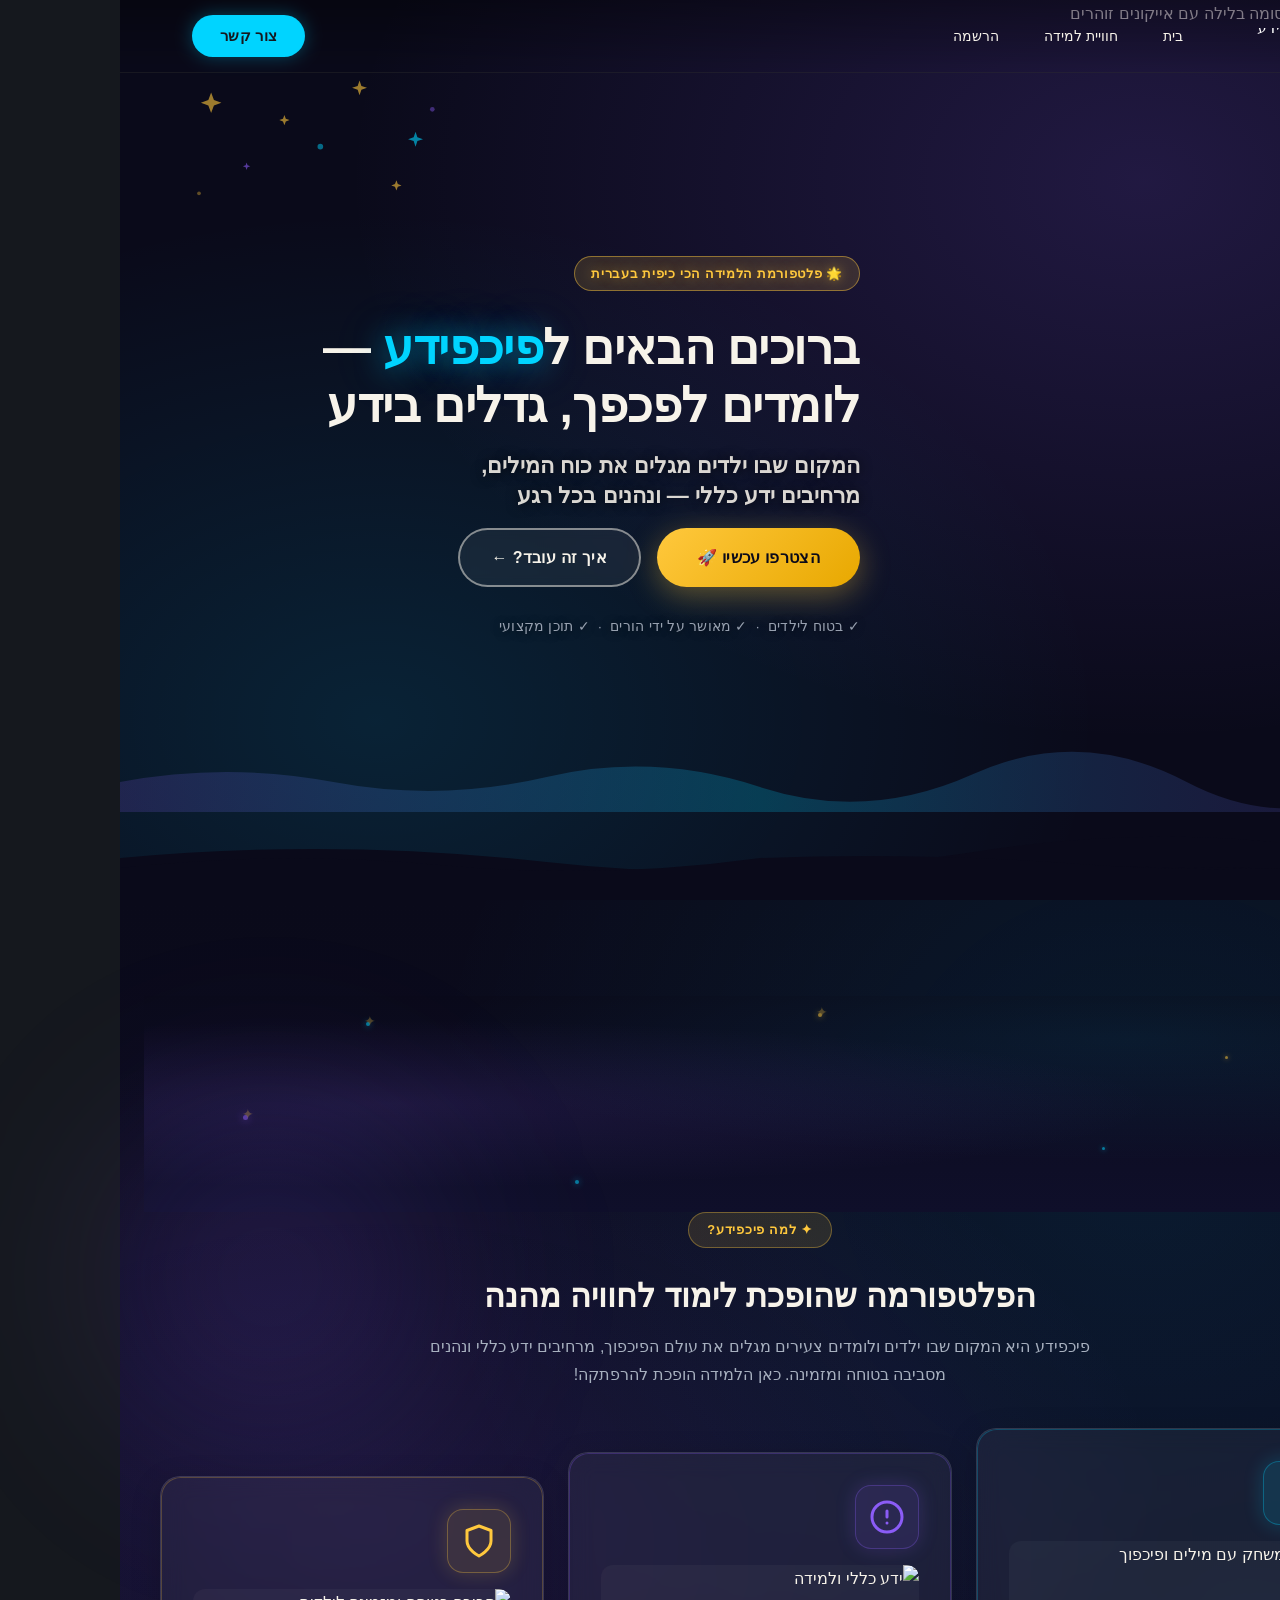
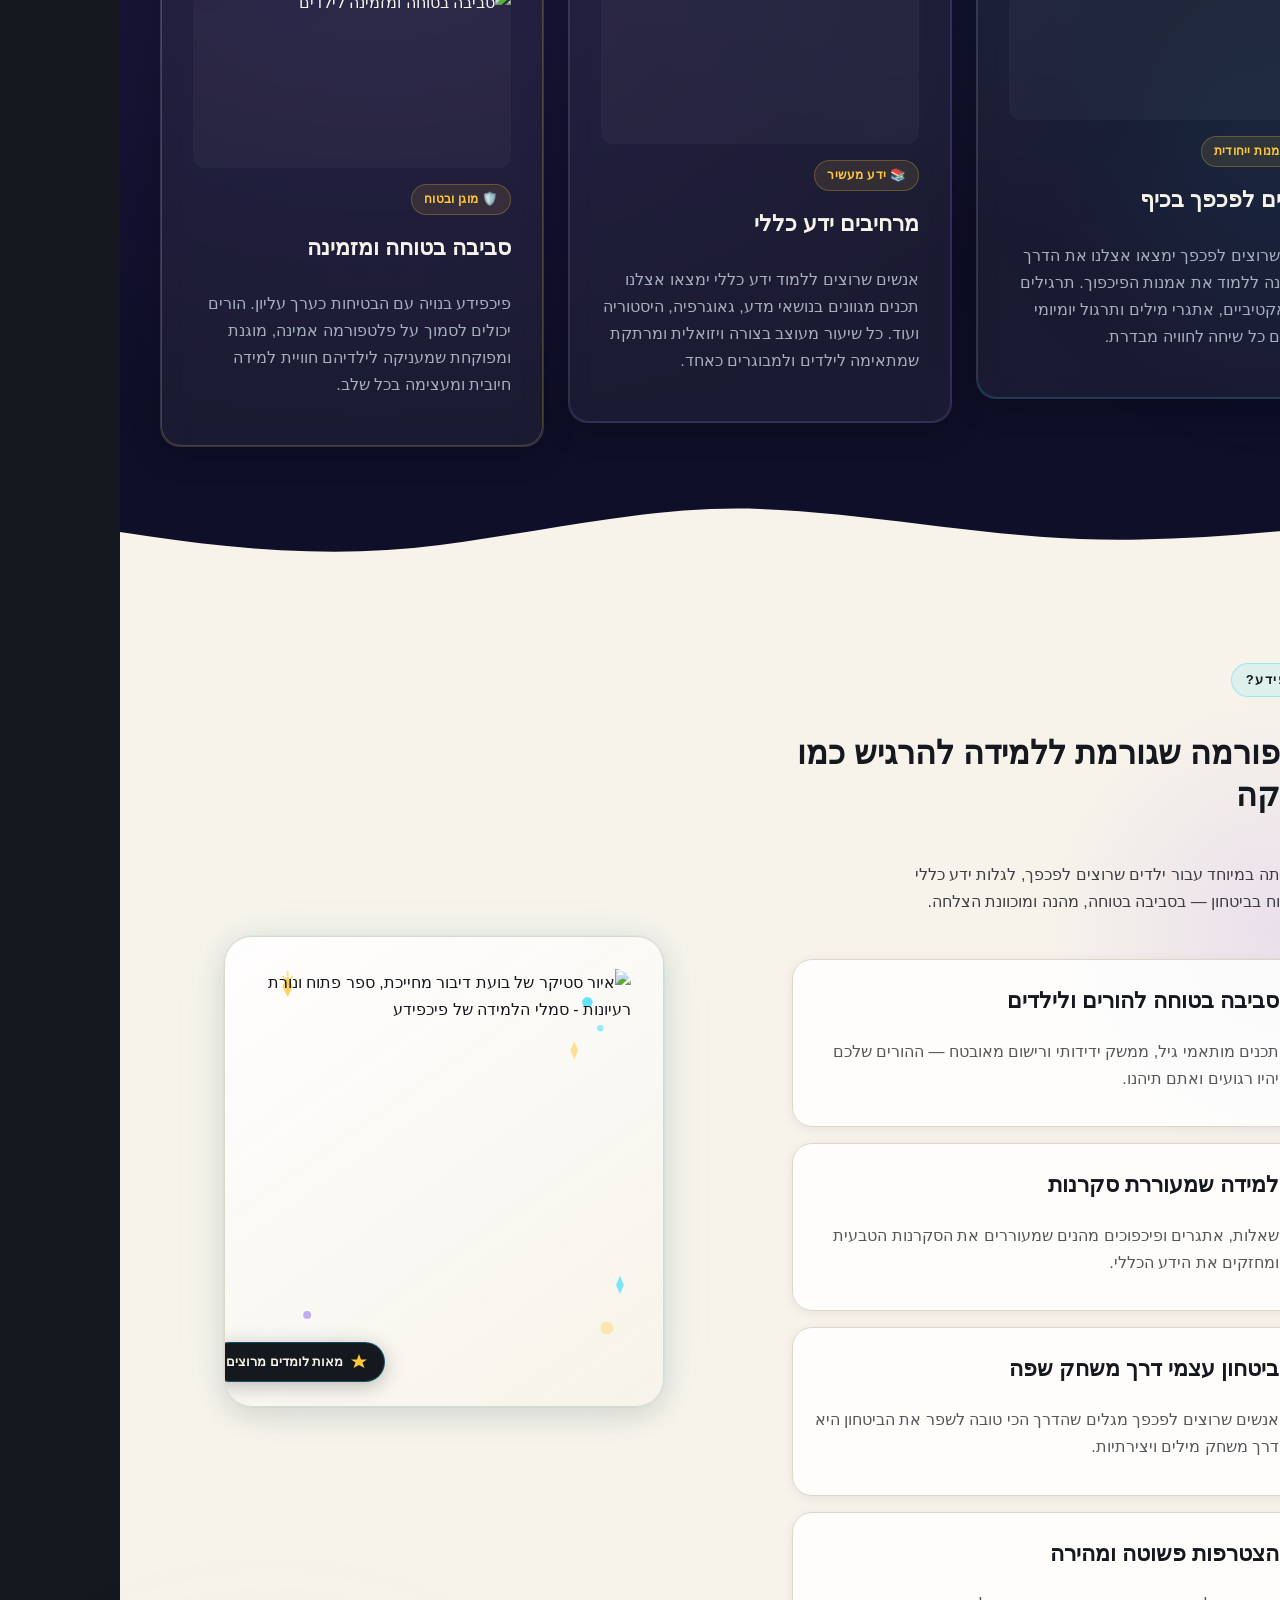
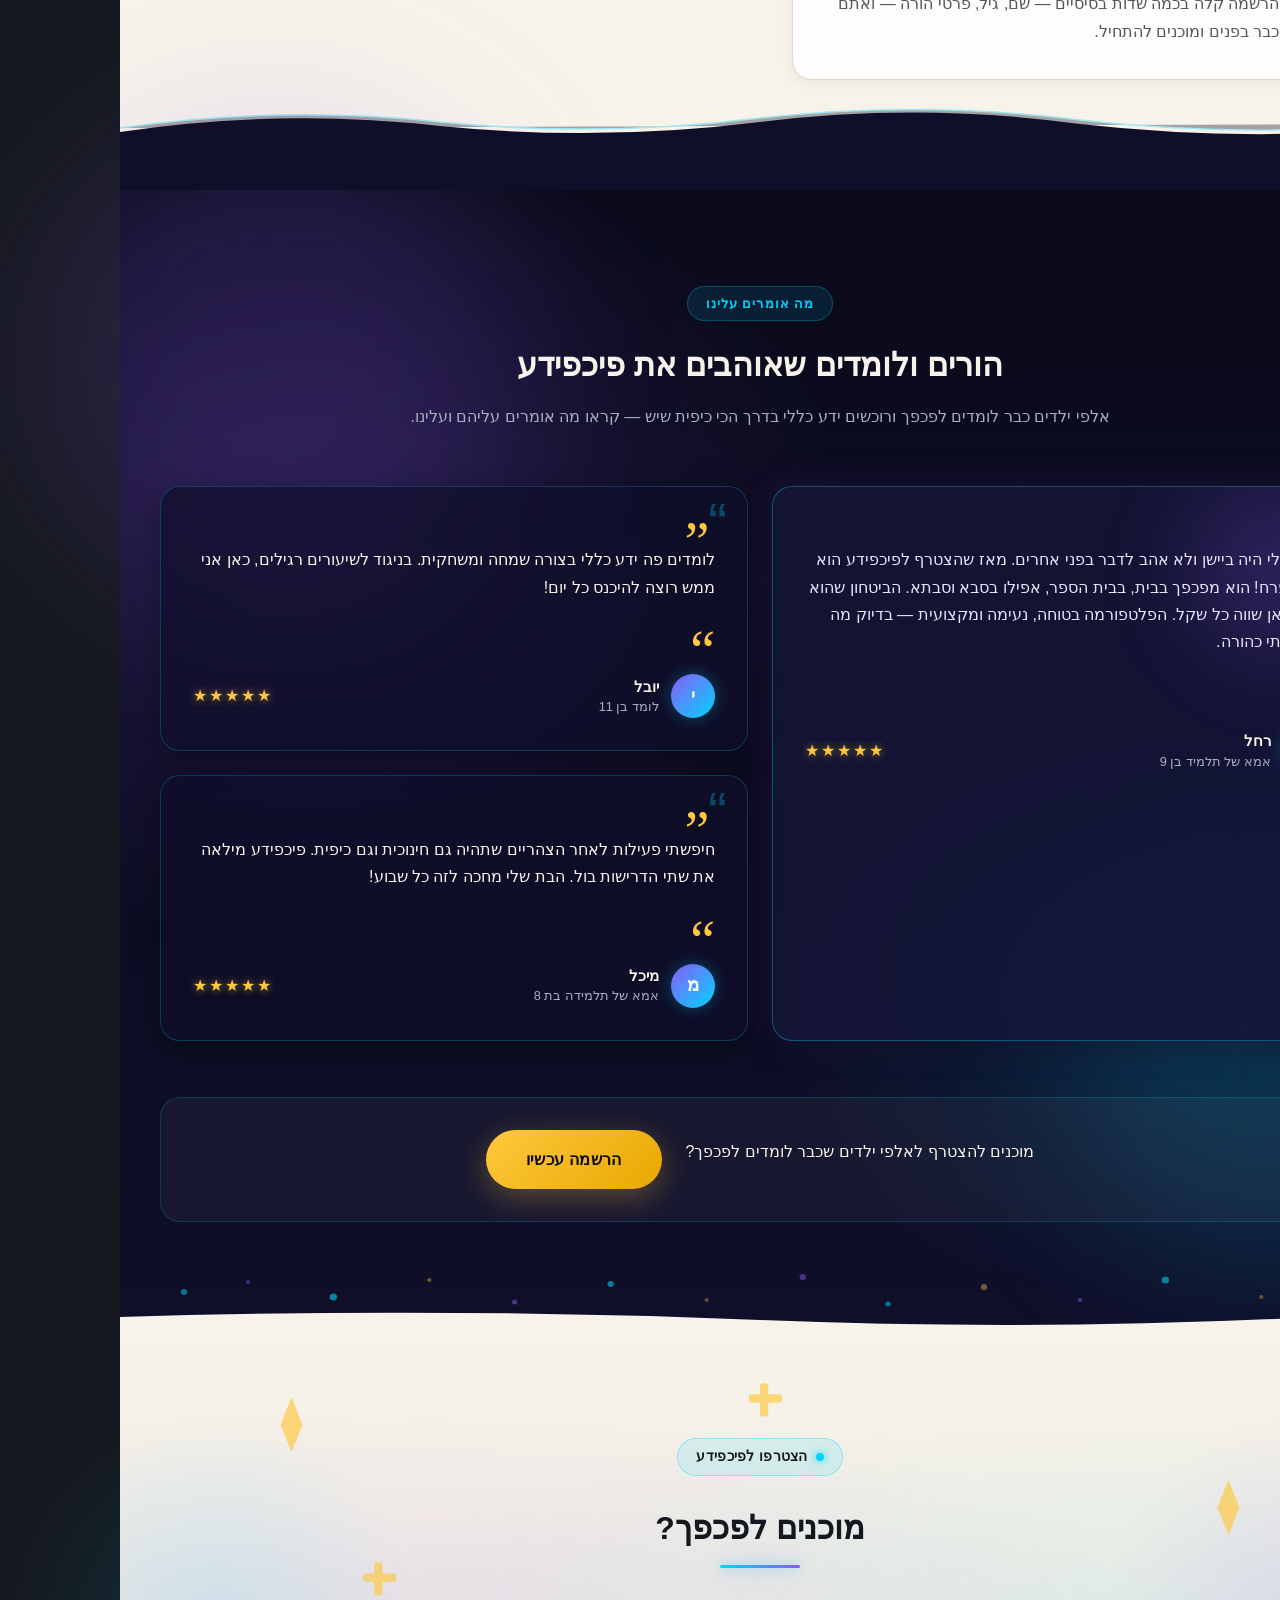
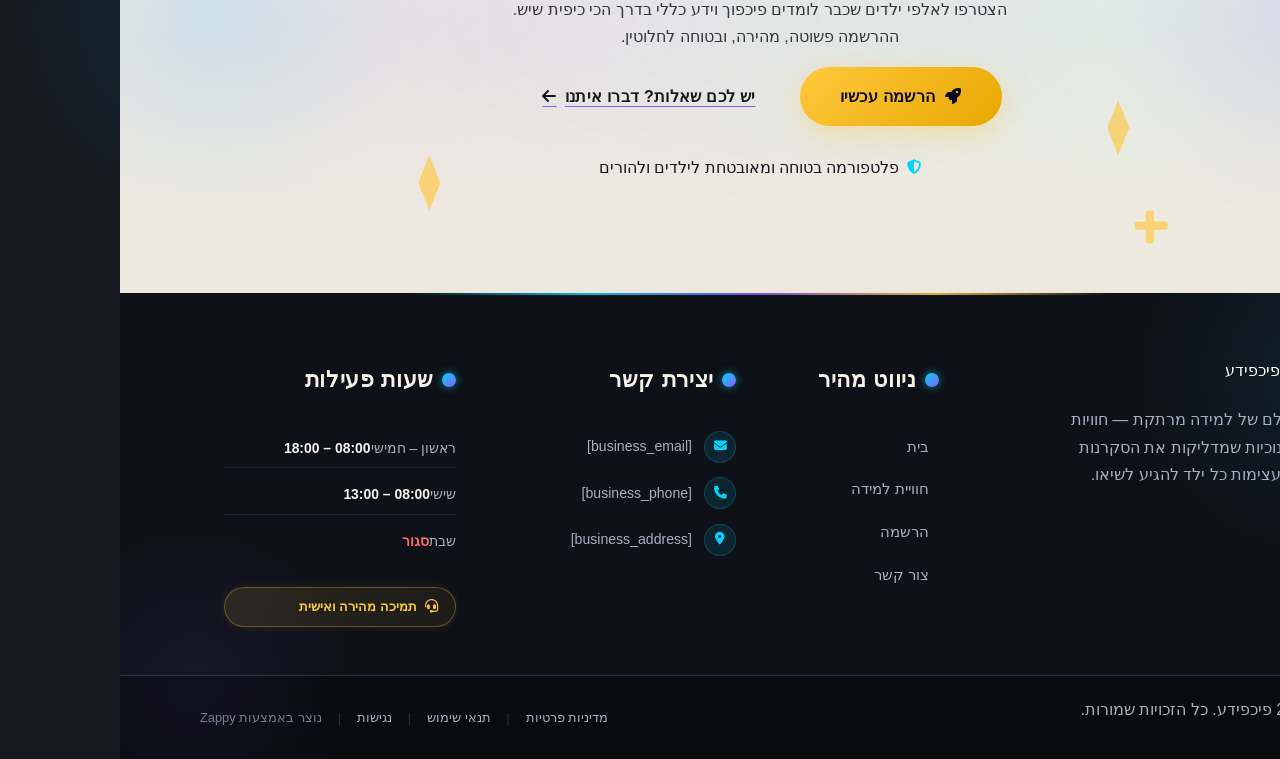
==== public/index.html @ dec91f21 "Background sync: Progressive GitHub Sync" ====
<!doctype html><html dir="rtl" lang="he"><head><meta charset="UTF-8"><meta content="width=device-width,initial-scale=1" name="viewport"><meta content="index, follow" name="robots"><title>אנשים שרוצים לפכפך — פיכפידע</title><meta content="פיכפידע היא הפלטפורמה המהנה לילדים שרוצים לפכפך ולרכוש ידע כללי בעברית. הצטרפו לאלפי לומדים שכבר גילו את הכיף שבלמידה!" name="description"><meta content="אנשים שרוצים לפכפך, פלטפורמת למידה לילדים, ידע כללי לילדים, לימוד עברית לילדים, פיכפידע" name="keywords"><link href="/assets/favicon.ico" rel="icon" type="image/x-icon"><link href="/assets/favicon-16x16.png" rel="icon" type="image/png" sizes="16x16"><link href="/assets/favicon-32x32.png" rel="icon" type="image/png" sizes="32x32"><link href="/assets/favicon-48x48.png" rel="icon" type="image/png" sizes="48x48"><link href="/assets/favicon-192x192.png" rel="icon" type="image/png" sizes="192x192"><link href="/assets/favicon-512x512.png" rel="icon" type="image/png" sizes="512x512"><link href="/assets/apple-touch-icon.png" rel="apple-touch-icon"><script>!function(){"use strict";var t="491711c3-ab0c-4a78-a093-c30a6e8c3a14",e="https://api.zappy5.com/api/analytics/track",a=18e5,n=2592e6,o=!0,i=!0,r=!0;var s=function(){var e="zappy_visitor_"+t,a=null;try{if(a=localStorage.getItem(e)){var o=JSON.parse(a),i=Date.now();if(i-o.created<n)return o.lastSeen=i,localStorage.setItem(e,JSON.stringify(o)),o.id}}catch(t){console.warn("Zappy Analytics: LocalStorage not available")}var r="zv_"+Date.now()+"_"+Math.random().toString(36).substr(2,9);try{localStorage.setItem(e,JSON.stringify({id:r,created:Date.now(),lastSeen:Date.now()}))}catch(t){}return r}(),c=function(){var e="zappy_session_"+t,n=null;try{if(n=sessionStorage.getItem(e)){var o=JSON.parse(n),i=Date.now();if(i-o.timestamp<a)return o.timestamp=i,sessionStorage.setItem(e,JSON.stringify(o)),o.id}}catch(t){console.warn("Zappy Analytics: SessionStorage not available")}var r="zs_"+Date.now()+"_"+Math.random().toString(36).substr(2,9);try{sessionStorage.setItem(e,JSON.stringify({id:r,timestamp:Date.now()}))}catch(t){}return r}();function l(a,n){n=n||{};var o={website_id:t,event_type:a,page_path:window.location.pathname,referrer:document.referrer||"direct",visitor_id:s,session_id:c,metadata:n};if(navigator.sendBeacon){var i=new Blob([JSON.stringify(o)],{type:"application/json"});navigator.sendBeacon(e,i)}else fetch(e,{method:"POST",headers:{"Content-Type":"application/json"},body:JSON.stringify(o),keepalive:!0}).catch(function(t){console.warn("Zappy Analytics: Failed to track event",t)})}o&&l("pageview",{title:document.title,url:window.location.href}),i&&document.addEventListener("click",function(t){var e=t.target;if("BUTTON"===e.tagName||e.closest("button")){var a="BUTTON"===e.tagName?e:e.closest("button");l("click",{element:"button",text:a.textContent.trim().substring(0,100),id:a.id||null,class:a.className||null})}else if("A"===e.tagName||e.closest("a")){var n="A"===e.tagName?e:e.closest("a");l("navigation",{element:"link",text:n.textContent.trim().substring(0,100),href:n.href,external:n.hostname!==window.location.hostname})}},!0),r&&document.addEventListener("submit",function(t){var e=t.target;l("form_submit",{form_id:e.id||null,form_name:e.name||null,form_action:e.action||null,form_method:e.method||"GET"})},!0);var m=Date.now();window.addEventListener("beforeunload",function(){l("page_unload",{time_on_page:Math.floor((Date.now()-m)/1e3),page_path:window.location.pathname})}),window.zappyAnalytics={track:l,getVisitorId:function(){return s},getSessionId:function(){return c}}}()</script><meta content="אנשים שרוצים לפכפך — פיכפידע" property="og:title"><meta content="פיכפידע היא הפלטפורמה המהנה לילדים שרוצים לפכפך ולרכוש ידע כללי בעברית. הצטרפו לאלפי לומדים שכבר גילו את הכיף שבלמידה!" property="og:description"><meta content="summary_large_image" name="twitter:card"><meta content="אנשים שרוצים לפכפך — פיכפידע" name="twitter:title"><meta content="פיכפידע היא הפלטפורמה המהנה לילדים שרוצים לפכפך ולרכוש ידע כללי בעברית. הצטרפו לאלפי לומדים שכבר גילו את הכיף שבלמידה!" name="twitter:description"><meta content="website" property="og:type"><meta content="he_IL" property="og:locale"><link href="https://cdnjs.cloudflare.com/ajax/libs/font-awesome/6.4.0/css/all.min.css" rel="stylesheet"><style>.skip-link{position:absolute;top:0;left:0;transform:translateY(-200%);padding:12px 18px;background:var(--bg-dark,#1a1a1a);color:var(--text-light,#fff);font-weight:600;border-radius:0 0 8px 0;z-index:10000}.skip-link:focus{transform:none;outline:2px solid var(--ring,#fff);outline-offset:2px}:focus-visible{outline:2px solid var(--ring,currentColor);outline-offset:3px}</style><link href="/assets/favicon.ico" rel="icon" type="image/x-icon"><link href="/assets/favicon-16x16.png" rel="icon" type="image/png" sizes="16x16"><link href="/assets/favicon-32x32.png" rel="icon" type="image/png" sizes="32x32"><link href="/assets/favicon-48x48.png" rel="icon" type="image/png" sizes="48x48"><link href="/assets/favicon-192x192.png" rel="icon" type="image/png" sizes="192x192"><link href="/assets/favicon-512x512.png" rel="icon" type="image/png" sizes="512x512"><link href="/assets/apple-touch-icon.png" rel="apple-touch-icon"><link href="https://cdn.jsdelivr.net/npm/vanilla-cookieconsent@3/dist/cookieconsent.css" rel="stylesheet"><script src="https://cdn.jsdelivr.net/npm/vanilla-cookieconsent@3/dist/cookieconsent.umd.js"></script><script src="https://cdn.jsdelivr.net/gh/mickidum/acc_toolbar/acctoolbar/acctoolbar.min.js"></script><link href="/styles.css" rel="stylesheet"><style id="zappy-dropdown-submenu-styles">#navMenu li:has(.sub-menu),.nav-menu li:has(.sub-menu),.navbar li:has(.sub-menu),nav li:has(.sub-menu){position:relative}#navMenu .sub-menu,.nav-menu .sub-menu,.navbar .sub-menu,nav .sub-menu{display:block!important;position:absolute!important;top:100%;left:0;min-width:220px;background:#fff;border-radius:8px;box-shadow:0 8px 25px rgba(0,0,0,.15);padding:8px 0;opacity:0;visibility:hidden;transform:translateY(10px);transition:all .3s ease;z-index:1000;list-style:none;pointer-events:none}#navMenu li:hover>.sub-menu,.nav-menu li:hover>.sub-menu,.navbar li:hover>.sub-menu,nav li:hover>.sub-menu{opacity:1!important;visibility:visible!important;transform:translateY(0)!important;pointer-events:auto!important}.sub-menu li{list-style:none;margin:0;padding:0}.sub-menu a{display:block!important;padding:10px 16px!important;color:var(--text-dark,#333)!important;font-weight:500;text-decoration:none;white-space:nowrap;transition:background-color .2s}.sub-menu .zappy-nav-child>a{padding-left:28px!important;font-size:.9em!important;opacity:.85!important}[dir=rtl] .sub-menu .zappy-nav-child>a,html[lang=ar] .sub-menu .zappy-nav-child>a,html[lang=he] .sub-menu .zappy-nav-child>a{padding-left:10px!important;padding-right:28px!important}.sub-menu .zappy-nav-parent>a{font-weight:600!important}.sub-menu a:hover{background-color:#f5f5f5}[dir=rtl] .nav-menu .sub-menu,[dir=rtl] .navbar .sub-menu,[dir=rtl] nav .sub-menu,html[lang=ar] .nav-menu .sub-menu,html[lang=ar] .navbar .sub-menu,html[lang=ar] nav .sub-menu,html[lang=he] .nav-menu .sub-menu,html[lang=he] .navbar .sub-menu,html[lang=he] nav .sub-menu{left:auto!important;right:0!important}.sub-menu:empty,.sub-menu:not(:has(li)):not(:has(> a)),.sub-menu:not(:has(li:not(.zappy-hidden-menu-item))):not(:has(> a)){display:none!important;opacity:0!important;visibility:hidden!important;pointer-events:none!important}li:has(.menu-group-title):hover>.sub-menu{opacity:1!important;visibility:visible!important;transform:translateY(0)!important;pointer-events:auto!important}#navMenu>li>.menu-group-title,.nav-menu>li>.menu-group-title{display:inline-block;padding:.5rem 1rem;cursor:default;user-select:none}@media (max-width:768px){#navMenu .sub-menu,.nav-menu .sub-menu,.navbar .sub-menu,nav .sub-menu{position:static!important;transform:none!important;box-shadow:none!important;background:0 0!important;max-height:0;overflow:hidden;opacity:0;visibility:hidden;transition:max-height .3s ease,opacity .3s ease;padding:0!important;border-radius:0!important}#navMenu .sub-menu.mobile-expanded,.nav-menu .sub-menu.mobile-expanded,.navbar .sub-menu.mobile-expanded{max-height:none!important;overflow-y:visible!important;opacity:1!important;visibility:visible!important;padding:8px 0 8px 16px!important}[dir=rtl] .sub-menu.mobile-expanded,html[lang=he] .sub-menu.mobile-expanded{padding:8px 16px 8px 0!important}#navMenu li:hover>.sub-menu,.nav-menu li:hover>.sub-menu,.navbar li:hover>.sub-menu,nav li:hover>.sub-menu{opacity:0;visibility:hidden;pointer-events:none}#navMenu li>.sub-menu.mobile-expanded,.nav-menu li>.sub-menu.mobile-expanded,.navbar li>.sub-menu.mobile-expanded,nav li>.sub-menu.mobile-expanded{opacity:1!important;visibility:visible!important;pointer-events:auto!important}#navMenu li:has(.sub-menu),.nav-menu li:has(.sub-menu),.navbar li:has(.sub-menu),nav li:has(.sub-menu){display:flex!important;flex-wrap:wrap!important;align-items:center!important;position:relative!important;min-height:44px!important}#navMenu li:has(.sub-menu)>a,.nav-menu li:has(.sub-menu)>a,.navbar li:has(.sub-menu)>a,nav li:has(.sub-menu)>a{flex:1!important;min-width:0!important}#navMenu li:has(.sub-menu)>.menu-group-title,.nav-menu li:has(.sub-menu)>.menu-group-title,.navbar li:has(.sub-menu)>.menu-group-title,nav li:has(.sub-menu)>.menu-group-title{flex:1!important;min-width:0!important;padding:0!important;line-height:inherit!important}#navMenu li:has(.sub-menu)>.sub-menu,.nav-menu li:has(.sub-menu)>.sub-menu,.navbar li:has(.sub-menu)>.sub-menu,nav li:has(.sub-menu)>.sub-menu{flex-basis:100%!important;width:100%!important}#navMenu li:has(.sub-menu)>a [class*=arrow],#navMenu li:has(.sub-menu)>a [class*=chevron],.nav-menu li:has(.sub-menu)>a .fa-angle-down,.nav-menu li:has(.sub-menu)>a .fa-chevron-down,.nav-menu li:has(.sub-menu)>a [class*=arrow],.nav-menu li:has(.sub-menu)>a [class*=chevron],nav li:has(.sub-menu)>a [class*=arrow],nav li:has(.sub-menu)>a [class*=chevron]{display:none!important;visibility:hidden!important}.mobile-submenu-toggle{display:flex!important;align-items:center!important;justify-content:center!important;width:44px!important;height:auto!important;background:0 0!important;border:none!important;cursor:pointer!important;color:var(--text-light)!important;position:static!important;flex-shrink:0!important;align-self:stretch!important;z-index:2!important;padding:0!important;margin:0!important}.mobile-submenu-toggle::after{content:''!important;width:0!important;height:0!important;border-left:6px solid transparent!important;border-right:6px solid transparent!important;border-top:7px solid currentColor!important;transition:transform .3s ease!important}.mobile-submenu-toggle.expanded::after{transform:rotate(180deg)!important}.sub-menu a{padding:10px 0!important;display:block!important;color:var(--text-light)!important;white-space:normal!important}.sub-menu .zappy-nav-child>a{padding-left:28px!important;font-size:.9em!important;opacity:.85!important}[dir=rtl] .sub-menu .zappy-nav-child>a,html[lang=ar] .sub-menu .zappy-nav-child>a,html[lang=he] .sub-menu .zappy-nav-child>a{padding-left:0!important;padding-right:28px!important}.sub-menu .zappy-nav-parent>a{font-weight:600!important}#navMenu.active,.nav-menu.active{max-width:100vw!important;overflow-x:hidden!important;box-sizing:border-box!important}.navbar .sub-menu li a,.zappy-products-dropdown .sub-menu a,nav.navbar .sub-menu li a{color:var(--text-light)!important}}@media (min-width:769px){.mobile-submenu-toggle{display:none!important}}</style><style id="zappy-widget-visibility">html[dir=rtl] .whatsapp-float{right:20px!important;left:auto!important}html:not([dir]) .whatsapp-float,html[dir=ltr] .whatsapp-float{left:20px!important;right:auto!important}html[dir=rtl] #mic-access-tool-general-button,html[dir=rtl] #mic-init-access-tool #mic-access-tool-general-button,html[dir=rtl] #mic-init-access-tool .mic-access-tool-general-button,html[dir=rtl] ._access-icon,html[dir=rtl] .mic-access-tool-general-button{left:20px!important;right:auto!important}html:not([dir]) #mic-access-tool-general-button,html:not([dir]) #mic-init-access-tool #mic-access-tool-general-button,html:not([dir]) #mic-init-access-tool .mic-access-tool-general-button,html:not([dir]) ._access-icon,html:not([dir]) .mic-access-tool-general-button,html[dir=ltr] #mic-access-tool-general-button,html[dir=ltr] #mic-init-access-tool #mic-access-tool-general-button,html[dir=ltr] #mic-init-access-tool .mic-access-tool-general-button,html[dir=ltr] ._access-icon,html[dir=ltr] .mic-access-tool-general-button{right:20px!important;left:auto!important}@media (max-width:768px){.whatsapp-float{display:flex!important}}@media (min-width:769px){.whatsapp-float{display:flex!important}}@media (max-width:768px){#mic-access-tool-general-button,#mic-init-access-tool #mic-access-tool-general-button,#mic-init-access-tool .mic-access-tool-general-button,._access-icon,.mic-access-tool-general-button{display:flex!important;visibility:visible!important;opacity:1!important;pointer-events:auto!important}#mic-access-tool-box.opened-mic-access-tool,#mic-init-access-tool #mic-access-tool-box.opened-mic-access-tool,.mic-access-tool-box.opened-mic-access-tool{visibility:visible!important;opacity:1!important;pointer-events:auto!important}}@media (min-width:769px){#mic-access-tool-general-button,#mic-init-access-tool #mic-access-tool-general-button,#mic-init-access-tool .mic-access-tool-general-button,._access-icon,.mic-access-tool-general-button{display:flex!important;visibility:visible!important;opacity:1!important;pointer-events:auto!important}#mic-access-tool-box.opened-mic-access-tool,#mic-init-access-tool #mic-access-tool-box.opened-mic-access-tool,.mic-access-tool-box.opened-mic-access-tool{visibility:visible!important;opacity:1!important;pointer-events:auto!important}}</style></head><body><a href="#main" class="skip-link">דלג לתוכן הראשי</a><nav class="navbar" dir="rtl"><button aria-label="Menu" class="mobile-toggle" id="mobileToggle"><svg viewBox="0 0 24 24" fill="none" height="24" width="24" class="hamburger-icon"><path d="M3 12h18M3 6h18M3 18h18" stroke="currentColor" stroke-width="2" stroke-linecap="round"></path></svg> <svg viewBox="0 0 24 24" fill="none" height="24" width="24" class="close-icon" style="display:none"><path d="M18 6L6 18M6 6l12 12" stroke="currentColor" stroke-width="2" stroke-linecap="round"></path></svg></button> <button aria-label="Call" class="phone-header-btn" data-phone="[business_phone]"><svg viewBox="0 0 24 24" fill="currentColor" height="20" width="20"><path d="M22 16.92v3a2 2 0 0 1-2.18 2 19.79 19.79 0 0 1-8.63-3.07 19.5 19.5 0 0 1-6-6 19.79 19.79 0 0 1-3.07-8.67A2 2 0 0 1 4.11 2h3a2 2 0 0 1 2 1.72 12.84 12.84 0 0 0 .7 2.81 2 2 0 0 1-.45 2.11L8.09 9.91a16 16 0 0 0 6 6l1.27-1.27a2 2 0 0 1 2.11-.45 12.84 12.84 0 0 0 2.81.7A2 2 0 0 1 22 16.92z"></path></svg></button><div class="nav-container"><div class="nav-right-group"><div class="nav-brand"><a href="/" class="logo-link"><img alt="פיכפידע" src="/assets/site-----image-1.webp" class="logo"></a></div><ul class="nav-menu" id="navMenu"><li><a href="/">בית</a></li><li><a href="/learning-experience">חוויית למידה</a></li><li><a href="/registration">הרשמה</a></li></ul></div><div class="nav-cta-container"><a href="/contact" class="nav-cta-btn">צור קשר</a></div></div></nav><script>window.addEventListener("load",function(){const e=document.querySelector(".navbar, nav, header");if(!e)return void console.log("[Navbar] Navbar element not found");let t=document.getElementById("mobileToggle")||document.querySelector(".mobile-toggle")||document.querySelector(".hamburger")||document.querySelector(".hamburger-menu")||document.querySelector(".menu-toggle")||document.querySelector(".burger-menu")||document.querySelector('[aria-label="Menu"]')||document.querySelector('[aria-label="תפריט"]');const n=document.querySelector(".phone-header-btn"),o=window.getComputedStyle(e);let r=o.backgroundColor;if(console.log("[Navbar] Initial navbar background:",r),"transparent"===r||"rgba(0, 0, 0, 0)"===r||r.startsWith("rgba")&&r.includes(", 0)")){const e=o.backgroundImage;if(e&&"none"!==e)console.log("[Navbar] Navbar has background image/gradient, using dark text"),r="rgb(240, 240, 240)";else{const e=window.getComputedStyle(document.body).backgroundColor;console.log("[Navbar] Navbar transparent, using body background:",e),r=e}}const a=r.match(/\d+/g);if(a&&a.length>=3){const e=(.299*parseInt(a[0])+.587*parseInt(a[1])+.114*parseInt(a[2]))/255;console.log("[Navbar] Mobile button colors preserved from Claude CSS (luminance:",e.toFixed(2)+")");const o=document.createElement("style");o.id="zappy-mobile-nav-fix";document.documentElement.lang;document.documentElement.dir,o.textContent='\n        /* Hide mobile buttons on desktop, show only on mobile */\n        @media (min-width: 769px) {\n          .mobile-toggle,\n          .phone-header-btn {\n            display: none !important;\n          }\n        }\n        \n        /* Show and position mobile buttons correctly on mobile */\n        @media (max-width: 768px) {\n          .navbar,\n          nav.navbar {\n            min-height: 70px !important;\n          }\n\n          .mobile-toggle,\n          .phone-header-btn {\n            position: absolute !important;\n            top: 0 !important;\n            bottom: 0 !important;\n            margin-top: auto !important;\n            margin-bottom: auto !important;\n            transform: none !important;\n            z-index: 1001 !important;\n            display: flex !important;\n            align-items: center !important;\n            justify-content: center !important;\n            width: 36px !important;\n            height: 36px !important;\n            border-radius: 50% !important;\n            border: none !important;\n            cursor: pointer !important;\n            padding: 6px !important;\n            background: none !important;\n            color: var(--nav-text, var(--text-light)) !important;\n            touch-action: manipulation !important;\n            -webkit-tap-highlight-color: transparent !important;\n          }\n\n          html[data-zappy-site-type="ecommerce"] .phone-header-btn,\n          body[data-zappy-site-type="ecommerce"] .phone-header-btn,\n          html[data-zappy-site-type="ecommerce"] header .phone-header-btn,\n          html[data-zappy-site-type="ecommerce"] nav .phone-header-btn {\n            display: none !important;\n            visibility: hidden !important;\n            width: 0 !important;\n            height: 0 !important;\n            min-width: 0 !important;\n            overflow: hidden !important;\n          }\n          \n          /* LTR positioning (default): hamburger LEFT, phone RIGHT */\n          html:not([dir="rtl"]):not([lang="he"]):not([lang="ar"]) .mobile-toggle,\n          html[dir="ltr"] .mobile-toggle {\n            left: 12px !important;\n            right: auto !important;\n          }\n          html:not([dir="rtl"]):not([lang="he"]):not([lang="ar"]) .phone-header-btn,\n          html[dir="ltr"] .phone-header-btn {\n            right: 12px !important;\n            left: auto !important;\n          }\n          \n          /* RTL positioning: hamburger RIGHT, phone LEFT */\n          html[dir="rtl"] .mobile-toggle,\n          html[lang="he"] .mobile-toggle,\n          html[lang="ar"] .mobile-toggle {\n            right: 12px !important;\n            left: auto !important;\n          }\n          html[dir="rtl"] .phone-header-btn,\n          html[lang="he"] .phone-header-btn,\n          html[lang="ar"] .phone-header-btn {\n            left: 12px !important;\n            right: auto !important;\n          }\n          \n          /* CRITICAL: Ensure nav-container has min-height on mobile */\n          /* All children are positioned absolutely/fixed on mobile, so height:auto collapses to 0 */\n          .nav-container {\n            min-height: 70px !important;\n            position: relative !important;\n          }\n          \n          /* Ensure SVG icons are properly sized and inherit color */\n          .mobile-toggle svg,\n          .phone-header-btn svg {\n            width: 24px !important;\n            height: 24px !important;\n            /* Don\'t force display - let JavaScript control hamburger/close toggle */\n          }\n          \n          /* Reset nav-cta-container on mobile - remove desktop box-shadow/padding */\n          /* that creates a visible ghost box when CTA button is hidden */\n          .nav-cta-container {\n            box-shadow: none !important;\n            padding: 0 !important;\n          }\n          \n          /* Hide nav-cta-container entirely on mobile when there\'s no lang-switcher */\n          /* (only the CTA button is inside, and it\'s hidden on mobile) */\n          .nav-cta-container:not(:has(.lang-switcher)) {\n            display: none !important;\n          }\n          \n          /* CRITICAL: Prevent hero image fade gradient from bleeding over headline text */\n          /* The .image-fade-gradient has bottom: -30px (extends below parent) */\n          /* On mobile stacked layout, this overlaps the h1 text below the image */\n          .hero-image-column {\n            overflow: hidden !important;\n          }\n          .image-fade-gradient {\n            bottom: 0 !important;\n          }\n          \n          /* Hide desktop language switcher on mobile - hamburger menu handles it */\n          /* High specificity to override stored CSS */\n          .lang-switcher,\n          .nav-cta-container .lang-switcher,\n          .nav-container .lang-switcher,\n          .navbar .lang-switcher,\n          .navbar .nav-cta-container .lang-switcher {\n            display: none !important;\n          }\n        }\n      ';const r=document.getElementById("zappy-mobile-nav-fix");r&&r.remove(),document.head.appendChild(o),console.log("[Navbar] Critical CSS injected for mobile nav positioning");const i=window.innerWidth<=768;if(t){const e=t.querySelector(".hamburger-icon"),n=t.querySelector(".close-icon");e&&(e.style.setProperty("width","24px","important"),e.style.setProperty("height","24px","important"),e.style.setProperty("display","block","important")),n&&(n.style.setProperty("width","24px","important"),n.style.setProperty("height","24px","important"),n.style.setProperty("display","none","important")),i?(t.style.setProperty("position","absolute","important"),t.style.setProperty("top","0","important"),t.style.setProperty("bottom","0","important"),t.style.setProperty("margin-top","auto","important"),t.style.setProperty("margin-bottom","auto","important"),t.style.setProperty("transform","none","important"),t.style.setProperty("z-index","1001","important"),t.style.removeProperty("left"),t.style.removeProperty("right"),console.log("[Navbar] Mobile toggle positioning applied (mobile viewport)")):(t.style.removeProperty("position"),t.style.removeProperty("top"),t.style.removeProperty("transform"),t.style.removeProperty("z-index"),t.style.removeProperty("left"),t.style.removeProperty("right"),console.log("[Navbar] Desktop viewport - cleared mobile toggle inline positioning"))}if(n){const e=n.querySelector("svg");e&&(e.style.width="24px",e.style.height="24px",e.setAttribute("width","24"),e.setAttribute("height","24")),i?(n.style.setProperty("position","absolute","important"),n.style.setProperty("top","0","important"),n.style.setProperty("bottom","0","important"),n.style.setProperty("margin-top","auto","important"),n.style.setProperty("margin-bottom","auto","important"),n.style.setProperty("transform","none","important"),n.style.setProperty("z-index","1001","important"),n.style.removeProperty("left"),n.style.removeProperty("right"),console.log("[Navbar] Phone button positioning applied (mobile viewport)")):(n.style.removeProperty("position"),n.style.removeProperty("top"),n.style.removeProperty("transform"),n.style.removeProperty("z-index"),n.style.removeProperty("left"),n.style.removeProperty("right"),console.log("[Navbar] Desktop viewport - cleared phone button inline positioning"))}}else console.log("[Navbar] Could not parse background color:",r);t=document.getElementById("mobileToggle")||document.querySelector(".mobile-toggle")||document.querySelector(".hamburger")||document.querySelector(".hamburger-menu")||document.querySelector(".menu-toggle")||document.querySelector(".burger-menu")||document.querySelector('[aria-label="Menu"]')||document.querySelector('[aria-label="תפריט"]');const i=document.getElementById("navMenu")||document.querySelector(".nav-menu")||document.querySelector(".nav-links")||document.querySelector("nav ul:not(.submenu)");if(!t||!i)return void console.log("[Navbar] Mobile toggle or menu not found:",{toggle:!!t,menu:!!i});i.id||(i.id="navMenu"),console.log("[Navbar] Initializing mobile menu...");const l=t.cloneNode(!0);t.parentNode.replaceChild(l,t);var s=0;function p(e){var t=Date.now();t-s<300||(s=t,function(e){e.preventDefault(),e.stopPropagation();const t=l.querySelector(".hamburger-icon"),n=l.querySelector(".close-icon");i.classList.contains("active")?(i.classList.remove("active"),t&&t.style.setProperty("display","block","important"),n&&n.style.setProperty("display","none","important"),document.body.style.overflow="",console.log("[Navbar] Menu closed")):(i.classList.add("active"),t&&t.style.setProperty("display","none","important"),n&&n.style.setProperty("display","block","important"),document.body.style.overflow="hidden",console.log("[Navbar] Menu opened"))}(e))}l.addEventListener("click",p),l.addEventListener("touchend",p),i.querySelectorAll("a").forEach(function(e){e.addEventListener("click",function(){if("#"===this.getAttribute("href"))return;const e=l.querySelector(".hamburger-icon"),t=l.querySelector(".close-icon");i.classList.remove("active"),e&&e.style.setProperty("display","block","important"),t&&t.style.setProperty("display","none","important"),document.body.style.overflow="",console.log("[Navbar] Menu closed (link clicked)")})});var m=i.querySelectorAll(".dropdown-toggle");m.forEach(function(e){e.addEventListener("click",function(e){e.preventDefault(),e.stopPropagation();var t=this.closest(".nav-dropdown");t&&(t.parentNode.querySelectorAll(".nav-dropdown.open").forEach(function(e){e!==t&&e.classList.remove("open")}),t.classList.toggle("open"),console.log("[Navbar] Dropdown toggled:",t.classList.contains("open")?"open":"closed"))})}),document.addEventListener("click",function(e){e.target.closest(".nav-dropdown")||document.querySelectorAll(".nav-dropdown.open").forEach(function(e){e.classList.remove("open")})}),console.log("[Navbar] Dropdown handlers initialized for "+m.length+" dropdowns"),n&&n.addEventListener("click",function(){const e=document.querySelectorAll('a[href^="tel:"]'),t=e.length>0?e[0].getAttribute("href").replace("tel:",""):"[business_phone]";window.location.href="tel:"+t,console.log("[Navbar] Phone button clicked")}),console.log("[Navbar] Mobile menu initialized successfully")})</script><main id="main"><section class="index-hero-section" data-band-index="0" data-layout-spec="בית-hero" dir="rtl" data-hero-type="fullscreen-scrim"><div class="index-hero-bg"><img alt="סצנת למידה קסומה בלילה עם אייקונים זוהרים" src="/assets/site-index-hero-image-1.webp" data-context="Magical cinematic nighttime learning scene for Hebrew children educational platform. Dark deep space-like background with glowing neon cyan and violet light bulbs, floating speech bubbles with Hebrew letters, sparkling stars and knowledge icons (books, pencils, stars). A warm glowing atmosphere with deep navy and purple tones, neon cyan and gold accents, premium dark cinematic mood. Wide aspect ratio, full bleed, suitable as hero background. No people, focus on glowing educational motifs and magical atmosphere." data-placeholder="index-hero-image-1" height="700" loading="eager" width="1200" data-hero-bg="true" fetchpriority="high"></div><div class="index-hero-scrim" aria-hidden="true"></div><svg viewBox="0 0 300 220" xmlns="http://www.w3.org/2000/svg" aria-hidden="true" fill="none" class="index-hero-sparkles" data-no-icon-edit="true"><g opacity="0.7"><path d="M40 30 L43 22 L46 30 L54 33 L46 36 L43 44 L40 36 L32 33 Z" fill="#FFC83D"></path><path d="M200 15 L202 9 L204 15 L210 17 L204 19 L202 25 L200 19 L194 17 Z" fill="#FFC83D"></path><path d="M260 70 L262 64 L264 70 L270 72 L264 74 L262 80 L260 74 L254 72 Z" fill="#00D4FF"></path><path d="M120 50 L121.5 46 L123 50 L127 51.5 L123 53 L121.5 57 L120 53 L116 51.5 Z" fill="#FFC83D"></path><path d="M80 100 L81 97 L82 100 L85 101 L82 102 L81 105 L80 102 L77 101 Z" fill="#8B5CF6"></path><path d="M240 120 L241.5 116 L243 120 L247 121.5 L243 123 L241.5 127 L240 123 L236 121.5 Z" fill="#FFC83D"></path><circle cx="160" cy="80" r="3" fill="#00D4FF" opacity="0.8"></circle><circle cx="30" cy="130" r="2" fill="#FFC83D" opacity="0.6"></circle><circle cx="280" cy="40" r="2.5" fill="#8B5CF6" opacity="0.7"></circle></g></svg> <svg viewBox="0 0 1200 80" xmlns="http://www.w3.org/2000/svg" aria-hidden="true" data-no-icon-edit="true" preserveAspectRatio="none" class="index-hero-neon-wave"><defs><linearGradient id="waveGrad" x1="0%" x2="100%" y1="0%" y2="0%"><stop offset="0%" stop-color="#8B5CF6" stop-opacity="0.5"></stop><stop offset="50%" stop-color="#00D4FF" stop-opacity="0.6"></stop><stop offset="100%" stop-color="#8B5CF6" stop-opacity="0.4"></stop></linearGradient></defs><path d="M0,50 Q100,30 200,50 T400,45 T600,55 T800,42 T1000,50 T1200,44 L1200,80 L0,80 Z" fill="url(#waveGrad)" opacity="0.35"></path></svg><div class="index-hero-content"><div class="index-hero-inner"><span class="index-hero-badge">🌟 פלטפורמת הלמידה הכי כיפית בעברית</span><h1 class="index-hero-h1">ברוכים הבאים ל<span class="index-hero-brand">פיכפידע</span> —<br>לומדים לפכפך, גדלים בידע</h1><h3 class="index-hero-subtitle">המקום שבו ילדים מגלים את כוח המילים,<br>מרחיבים ידע כללי — ונהנים בכל רגע</h3><div class="index-hero-ctas"><a href="/register" class="index-hero-cta-primary">הצטרפו עכשיו 🚀</a> <a href="/learn" class="index-hero-cta-secondary">איך זה עובד? ←</a></div><p class="index-hero-trust">✓ בטוח לילדים &nbsp;·&nbsp; ✓ מאושר על ידי הורים &nbsp;·&nbsp; ✓ תוכן מקצועי</p></div></div><div class="index-hero-divider-wrapper"><svg viewBox="0 0 1200 90" xmlns="http://www.w3.org/2000/svg" aria-hidden="true" data-no-icon-edit="true" preserveAspectRatio="none"><defs><linearGradient id="dividerGlow" x1="0%" x2="100%" y1="0%" y2="0%"><stop offset="0%" stop-color="#8B5CF6" stop-opacity="0.18"></stop><stop offset="40%" stop-color="#00D4FF" stop-opacity="0.22"></stop><stop offset="100%" stop-color="#8B5CF6" stop-opacity="0.15"></stop></linearGradient></defs><path d="M0,48 Q200,28 400,52 T800,42 T1200,50 L1200,62 Q1000,54 800,58 T400,64 T0,60 Z" fill="#0A0A1A"></path><path d="M0,90 L0,58 Q150,40 300,55 T600,48 Q750,42 900,54 T1200,50 L1200,90 Z" fill="#0A0A1A"></path></svg></div></section><section class="index-features-section" data-band-index="1" data-layout-spec="בית-features" dir="rtl"><div class="index-features-section .ifs-particles" aria-hidden="true"><span class="ifs-particle ifs-p1"></span> <span class="ifs-particle ifs-p2"></span> <span class="ifs-particle ifs-p3"></span> <span class="ifs-particle ifs-p4"></span> <span class="ifs-particle ifs-p5"></span> <span class="ifs-particle ifs-p6"></span> <span class="ifs-particle ifs-p7"></span></div><div class="ifs-glow-blob ifs-blob-right" aria-hidden="true"></div><div class="ifs-glow-blob ifs-blob-left" aria-hidden="true"></div><div class="ifs-container"><div class="ifs-intro"><span class="ifs-badge">✦ למה פיכפידע?</span><h2 class="ifs-heading">הפלטפורמה שהופכת לימוד לחוויה מהנה</h2><p class="ifs-subtext">פיכפידע היא המקום שבו ילדים ולומדים צעירים מגלים את עולם הפיכפוך, מרחיבים ידע כללי ונהנים מסביבה בטוחה ומזמינה. כאן הלמידה הופכת להרפתקה!</p></div><div class="ifs-grid"><article class="ifs-card ifs-card-raised"><div class="ifs-card-glow ifs-glow-cyan" aria-hidden="true"></div><div class="ifs-icon-wrap ifs-icon-cyan"><svg viewBox="0 0 24 24" xmlns="http://www.w3.org/2000/svg" aria-hidden="true" fill="none" data-element-type="icon" data-icon-type="svg" height="36" width="36" stroke="currentColor" stroke-linecap="round" stroke-linejoin="round" stroke-width="2"><path d="M21 15a2 2 0 0 1-2 2H7l-4 4V5a2 2 0 0 1 2-2h14a2 2 0 0 1 2 2z"></path></svg></div><div class="ifs-card-img-wrap"><img alt="ילד משחק עם מילים ופיכפוך" src="/assets/site-index-features-image-1.webp" data-context="Colorful illustrated Hebrew speech bubble with playful letters and word games floating around a smiling cartoon child, dark cinematic background with glowing cyan accents, educational and fun atmosphere" data-placeholder="index-features-image-1" height="220" loading="lazy" width="400" decoding="async"></div><div class="ifs-card-body"><span class="ifs-trust-badge">🏆 מיומנות ייחודית</span><h3 class="ifs-card-title">לומדים לפכפך בכיף</h3><p class="ifs-card-text">אנשים שרוצים לפכפך ימצאו אצלנו את הדרך הכי מהנה ללמוד את אמנות הפיכפוך. תרגילים אינטראקטיביים, אתגרי מילים ותרגול יומיומי שהופכים כל שיחה לחוויה מבדרת.</p></div></article><article class="ifs-card ifs-card-center"><div class="ifs-card-glow ifs-glow-violet" aria-hidden="true"></div><div class="ifs-icon-wrap ifs-icon-violet"><svg viewBox="0 0 24 24" xmlns="http://www.w3.org/2000/svg" aria-hidden="true" fill="none" data-element-type="icon" data-icon-type="svg" height="36" width="36" stroke="currentColor" stroke-linecap="round" stroke-linejoin="round" stroke-width="2"><circle cx="12" cy="12" r="10"></circle><line x1="12" x2="12" y1="8" y2="12"></line><line x1="12" x2="12.01" y1="16" y2="16"></line></svg></div><div class="ifs-card-img-wrap"><img alt="ידע כללי ולמידה" src="/assets/site-index-features-image-2.webp" data-context="Glowing light bulb surrounded by floating knowledge icons - science, geography, history symbols - on a dark cinematic background with purple and gold accents, cartoon-style illustration for children education platform" data-placeholder="index-features-image-2" height="220" loading="lazy" width="400" decoding="async"></div><div class="ifs-card-body"><span class="ifs-trust-badge">📚 ידע מעשיר</span><h3 class="ifs-card-title">מרחיבים ידע כללי</h3><p class="ifs-card-text">אנשים שרוצים ללמוד ידע כללי ימצאו אצלנו תכנים מגוונים בנושאי מדע, גאוגרפיה, היסטוריה ועוד. כל שיעור מעוצב בצורה ויזואלית ומרתקת שמתאימה לילדים ולמבוגרים כאחד.</p></div></article><article class="ifs-card ifs-card-lowered"><div class="ifs-card-glow ifs-glow-gold" aria-hidden="true"></div><div class="ifs-icon-wrap ifs-icon-gold"><svg viewBox="0 0 24 24" xmlns="http://www.w3.org/2000/svg" aria-hidden="true" fill="none" data-element-type="icon" data-icon-type="svg" height="36" width="36" stroke="currentColor" stroke-linecap="round" stroke-linejoin="round" stroke-width="2"><path d="M12 22s8-4 8-10V5l-8-3-8 3v7c0 6 8 10 8 10z"></path></svg></div><div class="ifs-card-img-wrap"><img alt="סביבה בטוחה ומזמינה לילדים" src="/assets/site-index-features-image-3.webp" data-context="Warm welcoming digital classroom scene with cartoon children in a safe glowing environment, shield and star symbols indicating safety and trust, dark cinematic background with warm gold tones, educational platform for kids" data-placeholder="index-features-image-3" height="220" loading="lazy" width="400" decoding="async"></div><div class="ifs-card-body"><span class="ifs-trust-badge">🛡️ מוגן ובטוח</span><h3 class="ifs-card-title">סביבה בטוחה ומזמינה</h3><p class="ifs-card-text">פיכפידע בנויה עם הבטיחות כערך עליון. הורים יכולים לסמוך על פלטפורמה אמינה, מוגנת ומפוקחת שמעניקה לילדיהם חוויית למידה חיובית ומעצימה בכל שלב.</p></div></article></div></div><div class="ifs-divider-wrapper"><svg viewBox="0 0 1440 90" xmlns="http://www.w3.org/2000/svg" aria-hidden="true" data-no-icon-edit="true" preserveAspectRatio="none"><path d="M0,90 L0,55 C120,72 240,82 360,68 C480,54 600,28 720,32 C840,36 960,58 1080,62 C1200,66 1320,52 1440,44 L1440,90 Z" fill="var(--bg-light)"></path></svg></div></section><section class="index-benefits-section" data-band-index="2" data-layout-spec="בית-benefits" dir="rtl"><div class="index-benefits-glow-blob" aria-hidden="true"></div><div class="index-benefits-container"><div class="index-benefits-content"><span class="index-benefits-eyebrow">למה פיכפידע?</span><h2 class="index-benefits-heading">הפלטפורמה שגורמת ללמידה להרגיש כמו הרפתקה</h2><p class="index-benefits-intro">פיכפידע נבנתה במיוחד עבור ילדים שרוצים לפכפך, לגלות ידע כללי מרתק ולצמוח בביטחון — בסביבה בטוחה, מהנה ומוכוונת הצלחה.</p><ul class="index-benefits-list"><li class="index-benefits-capsule"><div class="index-benefits-icon-dot"><svg viewBox="0 0 22 22" xmlns="http://www.w3.org/2000/svg" aria-hidden="true" fill="none" data-element-type="icon" data-icon-type="svg" height="22" width="22"><circle cx="11" cy="11" r="10" stroke="var(--primary)" stroke-width="2"></circle><path d="M7 11.5l2.8 2.8L15 8" stroke="var(--primary)" stroke-width="2" stroke-linecap="round" stroke-linejoin="round"></path></svg></div><div class="index-benefits-capsule-text"><h3>סביבה בטוחה להורים ולילדים</h3><p>תכנים מותאמי גיל, ממשק ידידותי ורישום מאובטח — ההורים שלכם יהיו רגועים ואתם תיהנו.</p></div></li><li class="index-benefits-capsule"><div class="index-benefits-icon-dot"><svg viewBox="0 0 22 22" xmlns="http://www.w3.org/2000/svg" aria-hidden="true" fill="none" data-element-type="icon" data-icon-type="svg" height="22" width="22"><path d="M11 2L13.5 8.5H20.5L14.5 12.5L16.5 19L11 15L5.5 19L7.5 12.5L1.5 8.5H8.5L11 2Z" stroke="var(--accent)" stroke-width="2" stroke-linejoin="round"></path></svg></div><div class="index-benefits-capsule-text"><h3>למידה שמעוררת סקרנות</h3><p>שאלות, אתגרים ופיכפוכים מהנים שמעוררים את הסקרנות הטבעית ומחזקים את הידע הכללי.</p></div></li><li class="index-benefits-capsule"><div class="index-benefits-icon-dot"><svg viewBox="0 0 22 22" xmlns="http://www.w3.org/2000/svg" aria-hidden="true" fill="none" data-element-type="icon" data-icon-type="svg" height="22" width="22"><path d="M11 3C7.13 3 4 6.13 4 10c0 2.6 1.4 4.88 3.5 6.18V18h7v-1.82C16.6 14.88 18 12.6 18 10c0-3.87-3.13-7-7-7z" stroke="var(--secondary)" stroke-width="2" stroke-linejoin="round"></path><path d="M8.5 18h5M9.5 20.5h3" stroke="var(--secondary)" stroke-width="2" stroke-linecap="round"></path></svg></div><div class="index-benefits-capsule-text"><h3>ביטחון עצמי דרך משחק שפה</h3><p>אנשים שרוצים לפכפך מגלים שהדרך הכי טובה לשפר את הביטחון היא דרך משחק מילים ויצירתיות.</p></div></li><li class="index-benefits-capsule"><div class="index-benefits-icon-dot"><svg viewBox="0 0 22 22" xmlns="http://www.w3.org/2000/svg" aria-hidden="true" fill="none" data-element-type="icon" data-icon-type="svg" height="22" width="22"><path d="M3 5h16M3 10h10M3 15h13" stroke="var(--primary)" stroke-width="2" stroke-linecap="round"></path><circle cx="17" cy="15" r="3" stroke="var(--accent)" stroke-width="2"></circle></svg></div><div class="index-benefits-capsule-text"><h3>הצטרפות פשוטה ומהירה</h3><p>הרשמה קלה בכמה שדות בסיסיים — שם, גיל, פרטי הורה — ואתם כבר בפנים ומוכנים להתחיל.</p></div></li></ul></div><div class="index-benefits-illustration"><div class="index-benefits-sticker-tile"><svg viewBox="0 0 320 360" xmlns="http://www.w3.org/2000/svg" aria-hidden="true" fill="none" class="index-benefits-sparkles" data-no-icon-edit="true"><path d="M40 30 L44 38 L40 46 L36 38 Z" fill="var(--accent)" opacity="0.8"></path><path d="M44 30 L40 34" stroke="var(--accent)" stroke-width="1.5" opacity="0.6"></path><path d="M40 26 L40 30" stroke="var(--accent)" stroke-width="1.5" opacity="0.6"></path><path d="M36 30 L40 34" stroke="var(--accent)" stroke-width="1.5" opacity="0.6"></path><circle cx="270" cy="50" r="4" fill="var(--primary)" opacity="0.6"></circle><circle cx="280" cy="70" r="2.5" fill="var(--primary)" opacity="0.4"></circle><path d="M260 80 L263 87 L260 94 L257 87 Z" fill="var(--accent)" opacity="0.5"></path><circle cx="55" cy="290" r="3" fill="var(--secondary)" opacity="0.5"></circle><circle cx="285" cy="300" r="5" fill="var(--accent)" opacity="0.35"></circle><path d="M295 260 L298 267 L295 274 L292 267 Z" fill="var(--primary)" opacity="0.5"></path></svg> <img alt="איור סטיקר של בועת דיבור מחייכת, ספר פתוח ונורת רעיונות - סמלי הלמידה של פיכפידע" src="/assets/site-index-benefits-image-1.webp" data-context="A vibrant, sticker-style flat illustration for a Hebrew children educational platform called Pikpida. Shows a large smiling speech bubble character with eyes and a cheerful expression, surrounded by an open colorful book with Hebrew letters, a glowing light bulb with a warm yellow glow, and small sparkle stars. The style is playful, rounded, and modern with a warm off-white background. Colors include cyan, purple, gold/yellow accents. The overall feel is fun, educational, and trustworthy for children ages 6-14." data-placeholder="index-benefits-image-1" height="520" loading="lazy" width="480" decoding="async"><div class="index-benefits-badge" aria-hidden="true"><svg viewBox="0 0 18 18" xmlns="http://www.w3.org/2000/svg" fill="none" data-element-type="icon" data-icon-type="svg" height="18" width="18"><path d="M9 1L11 6.5H17L12.5 9.5L14.5 15L9 12L3.5 15L5.5 9.5L1 6.5H7L9 1Z" fill="var(--accent)"></path></svg> <span>מאות לומדים מרוצים</span></div></div></div></div><div class="index-benefits-divider-wrapper"><svg viewBox="0 0 1440 90" xmlns="http://www.w3.org/2000/svg" aria-hidden="true" data-no-icon-edit="true" preserveAspectRatio="none"><path d="M0,28 Q180,5 360,22 Q540,38 720,18 Q900,0 1080,20 Q1260,38 1440,24" fill="#0F0F2A" opacity="0.35" stroke="var(--primary)" stroke-width="1.5"></path><path d="M0,90 L0,32 Q180,8 360,26 Q540,42 720,22 Q900,2 1080,24 Q1260,42 1440,28 L1440,90 Z" fill="#0F0F2A"></path></svg></div></section><section class="index-testimonials-section" data-band-index="3" data-layout-spec="בית-testimonials" dir="rtl"><div class="its-blob its-blob-1" aria-hidden="true"></div><div class="its-blob its-blob-2" aria-hidden="true"></div><div class="its-container"><div class="its-header"><span class="its-eyebrow">מה אומרים עלינו</span><h2 class="its-title">הורים ולומדים שאוהבים את פיכפידע</h2><p class="its-subtitle">אלפי ילדים כבר לומדים לפכפך ורוכשים ידע כללי בדרך הכי כיפית שיש — קראו מה אומרים עליהם ועלינו.</p></div><div class="its-grid"><article class="its-card its-card-featured"><div class="its-card-glow" aria-hidden="true"></div><div class="its-quote-mark" aria-hidden="true">“</div><blockquote class="its-quote"><p>הילד שלי היה ביישן ולא אהב לדבר בפני אחרים. מאז שהצטרף לפיכפידע הוא פשוט פרח! הוא מפכפך בבית, בבית הספר, אפילו בסבא וסבתא. הביטחון שהוא קיבל כאן שווה כל שקל. הפלטפורמה בטוחה, נעימה ומקצועית — בדיוק מה שחיפשתי כהורה.</p></blockquote><footer class="its-card-footer"><div class="its-avatar" aria-hidden="true"><span>ר</span></div><div class="its-author-info"><span class="its-author-name">רחל</span> <span class="its-author-role">אמא של תלמיד בן 9</span></div><div class="its-stars" aria-label="דירוג 5 כוכבים"><span>★</span><span>★</span><span>★</span><span>★</span><span>★</span></div></footer></article><div class="its-stack"><article class="its-card its-card-regular"><div class="its-quote-mark its-quote-mark-sm" aria-hidden="true">“</div><blockquote class="its-quote"><p>לומדים פה ידע כללי בצורה שמחה ומשחקית. בניגוד לשיעורים רגילים, כאן אני ממש רוצה להיכנס כל יום!</p></blockquote><footer class="its-card-footer"><div class="its-avatar" aria-hidden="true"><span>י</span></div><div class="its-author-info"><span class="its-author-name">יובל</span> <span class="its-author-role">לומד בן 11</span></div><div class="its-stars" aria-label="דירוג 5 כוכבים"><span>★</span><span>★</span><span>★</span><span>★</span><span>★</span></div></footer></article><article class="its-card its-card-regular"><div class="its-quote-mark its-quote-mark-sm" aria-hidden="true">“</div><blockquote class="its-quote"><p>חיפשתי פעילות לאחר הצהריים שתהיה גם חינוכית וגם כיפית. פיכפידע מילאה את שתי הדרישות בול. הבת שלי מחכה לזה כל שבוע!</p></blockquote><footer class="its-card-footer"><div class="its-avatar" aria-hidden="true"><span>מ</span></div><div class="its-author-info"><span class="its-author-name">מיכל</span> <span class="its-author-role">אמא של תלמידה בת 8</span></div><div class="its-stars" aria-label="דירוג 5 כוכבים"><span>★</span><span>★</span><span>★</span><span>★</span><span>★</span></div></footer></article></div></div><div class="its-cta-strip"><p class="its-cta-text">מוכנים להצטרף לאלפי ילדים שכבר לומדים לפכפך?</p><a href="#registration" class="btn-primary its-cta-btn">הרשמה עכשיו</a></div></div><div class="its-divider-wrapper"><svg viewBox="0 0 1200 80" xmlns="http://www.w3.org/2000/svg" aria-hidden="true" data-no-icon-edit="true" preserveAspectRatio="none"><defs><radialGradient cx="50%" cy="50%" id="dotGlow" r="50%"><stop offset="0%" stop-color="#00D4FF" stop-opacity="0.6"></stop><stop offset="100%" stop-color="#8B5CF6" stop-opacity="0"></stop></radialGradient></defs><circle cx="60" cy="30" r="3" fill="#00D4FF" opacity="0.5"></circle><circle cx="120" cy="20" r="2" fill="#8B5CF6" opacity="0.4"></circle><circle cx="200" cy="35" r="3.5" fill="#00D4FF" opacity="0.6"></circle><circle cx="290" cy="18" r="2" fill="#FFC83D" opacity="0.4"></circle><circle cx="370" cy="40" r="2.5" fill="#8B5CF6" opacity="0.5"></circle><circle cx="460" cy="22" r="3" fill="#00D4FF" opacity="0.55"></circle><circle cx="550" cy="38" r="2" fill="#FFC83D" opacity="0.35"></circle><circle cx="640" cy="15" r="3" fill="#8B5CF6" opacity="0.45"></circle><circle cx="720" cy="42" r="2.5" fill="#00D4FF" opacity="0.5"></circle><circle cx="810" cy="25" r="3" fill="#FFC83D" opacity="0.4"></circle><circle cx="900" cy="38" r="2" fill="#8B5CF6" opacity="0.5"></circle><circle cx="980" cy="18" r="3.5" fill="#00D4FF" opacity="0.55"></circle><circle cx="1070" cy="35" r="2" fill="#FFC83D" opacity="0.35"></circle><circle cx="1150" cy="22" r="3" fill="#8B5CF6" opacity="0.45"></circle><path d="M0,80 L0,55 Q300,45 600,58 T1200,50 L1200,80 Z" fill="var(--bg-light)"></path></svg></div></section><section class="index-cta-section" data-band-index="4" data-layout-spec="בית-cta" dir="rtl"><div class="index-cta-blob index-cta-blob--right" aria-hidden="true"></div><div class="index-cta-blob index-cta-blob--left" aria-hidden="true"></div><svg viewBox="0 0 400 200" xmlns="http://www.w3.org/2000/svg" aria-hidden="true" data-no-icon-edit="true" class="index-cta-sparkles"><g opacity="0.65" fill="#FFC83D"><polygon points="30,20 34,30 30,40 26,30"></polygon><polygon points="370,50 374,60 370,70 366,60"></polygon><polygon points="80,150 84,160 80,170 76,160"></polygon><polygon points="330,130 334,140 330,150 326,140"></polygon><rect height="12" rx="1" width="3" x="200" y="15"></rect><rect height="3" rx="1" width="12" x="196" y="19"></rect><rect height="12" rx="1" width="3" x="60" y="80"></rect><rect height="3" rx="1" width="12" x="56" y="84"></rect><rect height="12" rx="1" width="3" x="340" y="170"></rect><rect height="3" rx="1" width="12" x="336" y="174"></rect></g></svg><div class="index-cta-container"><div class="index-cta-badge"><span class="index-cta-badge-dot"></span> <span>הצטרפו לפיכפידע</span></div><h2 class="index-cta-heading">מוכנים לפכפך?</h2><div class="index-cta-underline" aria-hidden="true"></div><p class="index-cta-body">הצטרפו לאלפי ילדים שכבר לומדים פיכפוך וידע כללי בדרך הכי כיפית שיש. ההרשמה פשוטה, מהירה, ובטוחה לחלוטין.</p><div class="index-cta-actions"><a href="/register" class="index-cta-btn-primary"><i class="fa-solid fa-rocket" aria-hidden="true"></i> הרשמה עכשיו </a><a href="/contact" class="index-cta-btn-ghost">יש לכם שאלות? דברו איתנו <i class="fa-solid fa-arrow-left" aria-hidden="true"></i></a></div><p class="index-cta-trust"><i class="fa-solid fa-shield-halved" aria-hidden="true"></i> פלטפורמה בטוחה ומאובטחת לילדים ולהורים</p></div></section></main><footer class="site-footer" aria-label="כותרת תחתונה של האתר" dir="rtl"><div class="footer-glow-top"></div><div class="footer-container"><div class="footer-top"><div class="footer-col footer-col--brand"><img alt="פיכפידע" src="/assets/education-logo.webp" class="logo"><p class="footer-tagline">עולם של למידה מרתקת — חוויות חינוכיות שמדליקות את הסקרנות ומעצימות כל ילד להגיע לשיאו.</p><div class="footer-social"></div></div><div class="footer-col footer-col--links"><h3 class="footer-heading"><span class="heading-accent"></span>ניווט מהיר</h3><ul class="footer-nav"><li><a href="/">בית</a></li><li><a href="/learning-experience">חוויית למידה</a></li><li><a href="/registration">הרשמה</a></li><li><a href="/contact">צור קשר</a></li></ul></div><div class="footer-col footer-col--contact"><h3 class="footer-heading"><span class="heading-accent"></span>יצירת קשר</h3><ul class="footer-contact"><li><span class="contact-icon"><i class="fas fa-envelope"></i></span> <span class="contact-text"><a href="mailto:[business_email]">[business_email]</a></span></li><li><span class="contact-icon"><i class="fas fa-phone"></i></span> <span class="contact-text"><a href="tel:[business_phone]">[business_phone]</a></span></li><li><a href="/"><span class="contact-icon"><i class="fas fa-map-marker-alt"></i></span> <span class="contact-text">[business_address]</span></a></li></ul></div><div class="footer-col footer-col--hours"><h3 class="footer-heading"><span class="heading-accent"></span>שעות פעילות</h3><ul class="footer-hours"><li><a href="/"><span class="day">ראשון – חמישי</span><span class="time">08:00 – 18:00</span></a></li><li><a href="/"><span class="day">שישי</span><span class="time">08:00 – 13:00</span></a></li><li><a href="/"><span class="day">שבת</span><span class="time closed">סגור</span></a></li></ul><div class="footer-badge"><i class="fas fa-headset"></i> תמיכה מהירה ואישית</div></div></div></div><div class="footer-bottom"><div class="footer-container"><p class="footer-copy">© 2026 פיכפידע. כל הזכויות שמורות.</p><div class="footer-legal"><a href="/privacy">מדיניות פרטיות</a> <span class="legal-sep">|</span> <a href="/terms">תנאי שימוש</a> <span class="legal-sep">|</span> <a href="/accessibility">נגישות</a> <span class="legal-sep">|</span> <a href="https://zappy5.com" class="zappy-attribution" target="_blank">נוצר באמצעות Zappy</a></div></div></div></footer><a href="https://wa.me/[whatsapp_handle]" class="whatsapp-float" aria-label="WhatsApp"><i class="fa-whatsapp fab"></i></a><div data-integration="accessibility:toolbar"></div><script src="/script.js"></script><script id="zappy-mobile-submenu-script">!function(){function e(){if(window.innerWidth>768)return document.querySelectorAll(".mobile-submenu-toggle").forEach(function(e){e.remove()}),void document.querySelectorAll(".sub-menu.mobile-expanded").forEach(function(e){e.classList.remove("mobile-expanded")});document.querySelectorAll(".nav-menu li:has(.sub-menu), nav li:has(.sub-menu), .navbar li:has(.sub-menu), #navMenu li:has(.sub-menu)").forEach(function(e){if(!e.querySelector(".mobile-submenu-toggle")){var t=e.querySelector(".sub-menu"),n=e.querySelector(":scope > a");if(t&&n){var o=document.createElement("button");o.className="mobile-submenu-toggle",o.setAttribute("aria-label","Toggle submenu"),o.setAttribute("type","button"),n.insertAdjacentElement("afterend",o),o.addEventListener("click",function(e){e.preventDefault(),e.stopPropagation(),document.querySelectorAll(".sub-menu.mobile-expanded").forEach(function(e){if(e!==t){e.classList.remove("mobile-expanded");var n=e.parentElement.querySelector(".mobile-submenu-toggle");n&&n.classList.remove("expanded")}}),t.classList.toggle("mobile-expanded"),o.classList.toggle("expanded")})}}})}var t;"loading"===document.readyState?document.addEventListener("DOMContentLoaded",e):e(),window.addEventListener("resize",function(){clearTimeout(t),t=setTimeout(e,250)});var n=new MutationObserver(function(t){t.forEach(function(t){if("attributes"===t.type){var n=t.target;n.classList&&(n.classList.contains("active")||n.classList.contains("open"))&&setTimeout(e,100)}})});setTimeout(function(){document.querySelectorAll(".mobile-menu, .nav-menu, #navMenu, nav").forEach(function(e){n.observe(e,{attributes:!0,attributeFilter:["class","style"]})})},500)}()</script><script id="zappy-navbar-scroll-effect">!function(){var e=document.querySelector("nav.navbar,.navbar:not(.zappy-catalog-menu)"),t=document.querySelector(".zappy-catalog-menu,#zappy-catalog-menu");if(e){var r="rgba(247,243,234,0.85)",o=getComputedStyle(document.documentElement),a=o.getPropertyValue("--text-dark").trim()||"#1a1a1a",s=(o.getPropertyValue("--text-light").trim(),a);e.style.transition="background 0.3s ease,backdrop-filter 0.3s ease,-webkit-backdrop-filter 0.3s ease,box-shadow 0.3s ease",t&&(t.style.transition="background 0.3s ease,backdrop-filter 0.3s ease,-webkit-backdrop-filter 0.3s ease");var n="a,.navbar-brand,.navbar-brand a,.dropdown-toggle,.mobile-toggle,.phone-header-btn,.mobile-hamburger-btn,.mobile-close-btn,.mobile-submenu-toggle,.nav-link",l=["cart-link","login-link","nav-search-toggle","search-toggle"];window.addEventListener("scroll",f,{passive:!0}),window.addEventListener("resize",f,{passive:!0}),f();var i=document.querySelector('section[class*="hero"],[data-hero-type],main>section:first-child'),d=!1;if(i){var p=getComputedStyle(i),c=p.backgroundImage;if(c&&"none"!==c)if(-1!==c.indexOf("url(")){var b=p.backgroundColor.match(/\d+/g);d=!(b&&b.length>=3)||h(parseInt(b[0]),parseInt(b[1]),parseInt(b[2]))<.4}else if(-1!==c.indexOf("gradient")){var y=c.match(/rgba?\(\s*(\d+)\s*,\s*(\d+)\s*,\s*(\d+)/g);if(y&&y.length>0){for(var g=0,m=0;m<y.length;m++){var u=y[m].match(/\d+/g);g+=h(parseInt(u[0]),parseInt(u[1]),parseInt(u[2]))}d=g/y.length<.4}else d=!0}else d=!0;else{var k=p.backgroundColor.match(/\d+/g);k&&k.length>=3&&(d=h(parseInt(k[0]),parseInt(k[1]),parseInt(k[2]))<.4)}}d||(window.removeEventListener("scroll",f),window.removeEventListener("resize",f),e.classList.add("scrolled"),window.innerWidth>768&&(e.style.setProperty("--frosted-text",s),e.style.setProperty("background-image","none","important"),e.style.setProperty("background-color",r,"important"),e.style.backdropFilter="blur(12px)",e.style.webkitBackdropFilter="blur(12px)",e.style.boxShadow="0 2px 16px rgba(0,0,0,0.12)",w(e,s)),t&&(t.classList.add("scrolled"),window.innerWidth>768&&(t.style.setProperty("background",r,"important"),t.style.setProperty("backdrop-filter","blur(12px)","important"),t.style.setProperty("-webkit-backdrop-filter","blur(12px)","important"),w(t,s))),window._zappyNavNoDarkHero=!0)}function w(e,t){for(var r=e.querySelectorAll(n),o=0;o<r.length;o++){var a=!1;(r[o].closest(".sub-menu")||r[o].closest(".dropdown-menu"))&&(a=!0);for(var s=0;s<l.length;s++)if(r[o].classList.contains(l[s])){a=!0;break}a||r[o].style.setProperty("color",t,"important")}}function v(e){for(var t=e.querySelectorAll(n),r=0;r<t.length;r++)t[r].closest(".sub-menu")||t[r].closest(".dropdown-menu")||t[r].style.removeProperty("color")}function f(){if(!window._zappyNavNoDarkHero){if(window.innerWidth<=768)return e.classList.remove("scrolled"),v(e),void(t&&(t.classList.remove("scrolled"),v(t)));(window.scrollY||window.pageYOffset)>60?(e.classList.add("scrolled"),e.style.setProperty("background-color",r,"important"),e.style.setProperty("background-image","none","important"),e.style.setProperty("--frosted-text",s),e.style.backdropFilter="blur(12px)",e.style.webkitBackdropFilter="blur(12px)",e.style.boxShadow="0 2px 16px rgba(0,0,0,0.12)",w(e,s),t&&(t.classList.add("scrolled"),t.style.setProperty("background",r,"important"),t.style.setProperty("backdrop-filter","blur(12px)","important"),t.style.setProperty("-webkit-backdrop-filter","blur(12px)","important"),w(t,s))):(e.classList.remove("scrolled"),e.style.setProperty("background-color","transparent","important"),e.style.removeProperty("background-image"),e.style.removeProperty("--frosted-text"),e.style.backdropFilter="none",e.style.webkitBackdropFilter="none",e.style.boxShadow="none",v(e),t&&(t.classList.remove("scrolled"),t.style.setProperty("background","transparent","important"),t.style.setProperty("backdrop-filter","none","important"),t.style.setProperty("-webkit-backdrop-filter","none","important"),v(t)))}}function h(e,t,r){return t/=255,r/=255,.2126*(e=(e/=255)<=.03928?e/12.92:Math.pow((e+.055)/1.055,2.4))+.7152*(t=t<=.03928?t/12.92:Math.pow((t+.055)/1.055,2.4))+.0722*(r=r<=.03928?r/12.92:Math.pow((r+.055)/1.055,2.4))}}()</script></body></html>
---- styles.css ----
/* Self-hosted fonts (Inter + Rubik for multi-language support) */

/* Inter font (English / LTR languages) */
@font-face {
  font-family: 'Inter';
  font-style: normal;
  font-weight: 400;
  font-display: swap;
  src: url('assets/fonts/Inter-Regular.woff2') format('woff2');
}

@font-face {
  font-family: 'Inter';
  font-style: normal;
  font-weight: 500;
  font-display: swap;
  src: url('assets/fonts/Inter-Medium.woff2') format('woff2');
}

@font-face {
  font-family: 'Inter';
  font-style: normal;
  font-weight: 600;
  font-display: swap;
  src: url('assets/fonts/Inter-SemiBold.woff2') format('woff2');
}

@font-face {
  font-family: 'Inter';
  font-style: normal;
  font-weight: 700;
  font-display: swap;
  src: url('assets/fonts/Inter-Bold.woff2') format('woff2');
}

/* Rubik font (Hebrew / RTL languages) */
@font-face {
  font-family: 'Rubik';
  font-style: normal;
  font-weight: 400;
  font-display: swap;
  src: url('assets/fonts/Rubik-Regular.woff2') format('woff2');
}

@font-face {
  font-family: 'Rubik';
  font-style: normal;
  font-weight: 500;
  font-display: swap;
  src: url('assets/fonts/Rubik-Medium.woff2') format('woff2');
}

@font-face {
  font-family: 'Rubik';
  font-style: normal;
  font-weight: 600;
  font-display: swap;
  src: url('assets/fonts/Rubik-SemiBold.woff2') format('woff2');
}

@font-face {
  font-family: 'Rubik';
  font-style: normal;
  font-weight: 700;
  font-display: swap;
  src: url('assets/fonts/Rubik-Bold.woff2') format('woff2');
}
@import url('https://fonts.googleapis.com/css2?family=Rubik+Rounded:wght@400;500;600;700&family=Assistant:wght@300;400;500;600;700&display=swap');

:root {
  --primary: #00D4FF;
  --secondary: #8B5CF6;
  --accent: #FFC83D;
  --bg-light: #F7F3EA;
  --bg-dark: #15181E;
  --text-dark: #15181E;
  --text-light: #F7F3EA;
  --text-muted: #A7B0BF;
  --border-light: #DDD7CB;
  --border-dark: #2A3240;
  --nav-bg: transparent;
  --nav-text: #F7F3EA;
  --nav-text-hover: #00D4FF;

  --radius-sm: 8px;
  --radius-card: 20px;
  --radius-btn: 50px;
  --radius-img: 20px;
  --radius-badge: 50px;
  --radius-input: 8px;
  --shadow-subtle: 0 2px 12px rgba(0,0,0,0.12);
  --shadow-card: 0 8px 30px rgba(0,0,0,0.2);
  --shadow-elevated: 0 8px 30px rgba(0,0,0,0.2);
  --shadow-btn-hover: 0 8px 30px rgba(0,0,0,0.2);
  --spacing-section: 96px;
  --spacing-section-mobile: 56px;
  --spacing-card-padding: 32px;
  --spacing-card-gap: 24px;
  --spacing-element-gap: 16px;
  --transition-default: all 0.25s cubic-bezier(0.4, 0, 0.2, 1);
  --transition-hover: all 0.2s cubic-bezier(0.4, 0, 0.2, 1);

  --gradient-primary: linear-gradient(135deg, #F5C518 0%, #E8A800 100%);
  --gradient-gold-shine: linear-gradient(90deg, #F5C518 0%, #FFE066 50%, #F5C518 100%);
  --gradient-secondary: linear-gradient(135deg, #7B2FBE 0%, #4A1A8C 100%);
  --gradient-gold-accent: linear-gradient(135deg, #FFD700 0%, #F5A623 100%);
  --gradient-dark-section: linear-gradient(180deg, #0A0A1A 0%, #0F0F2A 100%);
  --gradient-overlay-dark: linear-gradient(180deg, rgba(10,10,26,0) 0%, rgba(10,10,26,0.95) 100%);
  --gradient-light-section: linear-gradient(180deg, #161638 0%, #0F0F2A 100%);
  --gradient-overlay-light: linear-gradient(135deg, rgba(123,47,190,0.3) 0%, rgba(0,212,255,0.15) 100%);
}

*,
*::before,
*::after {
  box-sizing: border-box;
  margin: 0;
  padding: 0;
}

html {
  font-size: 16px !important;
  direction: rtl;
  scroll-behavior: smooth;
  -webkit-text-size-adjust: 100%;
  -moz-text-size-adjust: 100%;
  text-size-adjust: 100%;
}

body {
  font-size: 16px !important;
  line-height: 1.7 !important;
  font-family: 'Rubik', sans-serif;
  color: var(--text-dark);
  background-color: var(--bg-dark);
  direction: rtl;
  text-align: right;
  -webkit-font-smoothing: antialiased;
  -moz-osx-font-smoothing: grayscale;
  overflow-x: clip;
}

h1, h2, h3, h4, h5, h6 {
  font-family: 'Rubik', sans-serif;
  color: inherit;
  font-weight: 700;
}

h1 {
  font-size: 48px !important;
  font-weight: 700 !important;
  line-height: 1.2 !important;
  margin-bottom: 1rem !important;
  margin-top: 0.5rem !important;
}

h2 {
  font-size: 32px !important;
  font-weight: 600 !important;
  line-height: 1.3 !important;
  margin-bottom: 1rem !important;
  margin-top: 0.5rem !important;
}

h3 {
  font-size: 22px !important;
  font-weight: 600 !important;
  line-height: 1.4 !important;
  margin-bottom: 1rem !important;
  margin-top: 0.5rem !important;
}

h4 {
  font-size: 18px !important;
  font-weight: 600 !important;
  line-height: 1.4 !important;
  margin-bottom: 0.75rem !important;
  margin-top: 0.5rem !important;
}

h5 {
  font-size: 16px !important;
  font-weight: 600 !important;
  line-height: 1.5 !important;
  margin-bottom: 0.75rem !important;
  margin-top: 0.5rem !important;
}

h6 {
  font-size: 14px !important;
  font-weight: 600 !important;
  line-height: 1.5 !important;
  margin-bottom: 0.75rem !important;
  margin-top: 0.5rem !important;
}

p {
  font-size: 16px !important;
  font-weight: 400 !important;
  line-height: 1.7 !important;
  margin-bottom: 1rem !important;
  font-family: 'Rubik', sans-serif;
}

small,
.small-text {
  font-size: 14px !important;
  font-weight: 400 !important;
  line-height: 1.6 !important;
}

span,
div,
li,
td,
th,
label,
input,
textarea,
select,
button {
  font-family: 'Rubik', sans-serif;
}

a {
  color: var(--accent, var(--primary));
  text-decoration: none;
  transition: var(--transition-hover);
}

a:hover {
  color: var(--primary);
  text-decoration: underline;
}

.site-footer a {
  color: inherit;
}

.site-footer a:hover {
  color: inherit;
  opacity: 0.8;
}

ul,
ol {
  list-style: none;
  padding: 0;
  margin: 0;
}

img,
video,
svg {
  max-width: 100%;
  height: auto;
  display: block;
}

button {
  cursor: pointer;
  border: none;
  background: none;
  font-family: 'Rubik', sans-serif;
}

input,
textarea,
select{
  font-family: 'Rubik', sans-serif;
  font-size: 16px;
  border-radius: var(--radius-input);
  border: 1px solid var(--border-light);
  padding: 10px 14px;
  
  transition: var(--transition-default);
  direction: rtl;
}

input:focus,
textarea:focus,
select:focus {
  border-color: var(--primary);
  box-shadow: 0 0 0 3px rgba(0, 212, 255, 0.15);
}

table {
  border-collapse: collapse;
  width: 100%;
}

hr {
  border: none;
  border-top: 1px solid var(--border-dark);
  margin: 2rem 0;
}

@media (max-width: 1024px) {
  h1 {
    font-size: 36px !important;
  }

  h2 {
    font-size: 28px !important;
  }

  h3 {
    font-size: 20px !important;
  }

  p {
    font-size: 15px !important;
  }
}

@media (max-width: 768px) {
  h1 {
    font-size: 28px !important;
    margin-bottom: 1rem !important;
    margin-top: 0.5rem !important;
  }

  h2 {
    font-size: 22px !important;
    margin-bottom: 1rem !important;
    margin-top: 0.5rem !important;
  }

  h3 {
    font-size: 18px !important;
    margin-bottom: 1rem !important;
    margin-top: 0.5rem !important;
  }

  p {
    font-size: 14px !important;
  }
}

.container {
  max-width: 1200px;
  margin: 0 auto;
  padding: 0 20px;
  width: 100%;
}

.container-narrow {
  max-width: 800px;
  margin: 0 auto;
  padding: 0 20px;
  width: 100%;
}

.container-wide {
  max-width: 1440px;
  margin: 0 auto;
  padding: 0 40px;
  width: 100%;
}

.section {
  padding: var(--spacing-section) 0;
}

.btn {
  display: inline-flex;
  align-items: center;
  justify-content: center;
  gap: 8px;
  border-radius: var(--radius-btn);
  padding: 16px 40px;
  font-weight: 700;
  font-size: 16px;
  font-family: 'Rubik', sans-serif;
  text-transform: none;
  transition: var(--transition-hover);
  cursor: pointer;
  border: 2px solid transparent;
  text-decoration: none;
  line-height: 1;
  white-space: nowrap;
}

.btn:hover {
  box-shadow: var(--shadow-btn-hover);
  transform: translateY(-2px);
  text-decoration: none;
}

.btn:active {
  transform: translateY(0);
}

.btn-primary {
  background: var(--primary);
  color: var(--text-dark);
  border-color: var(--primary);
}

.btn-primary:hover {
  background: #00bfe8;
  border-color: #00bfe8;
  color: var(--text-dark);
}

.btn-secondary {
  background: var(--secondary);
  color: var(--text-light);
  border-color: var(--secondary);
}

.btn-secondary:hover {
  background: #7c4de8;
  border-color: #7c4de8;
  color: var(--text-light);
}

.btn-accent {
  background: var(--accent);
  color: var(--text-dark);
  border-color: var(--accent);
}

.btn-accent:hover {
  background: #f0b800;
  border-color: #f0b800;
  color: var(--text-dark);
}

.btn-outline {
  background: transparent;
  color: var(--primary);
  border-color: var(--primary);
}

.btn-outline:hover {
  background: var(--primary);
  color: var(--text-dark);
}

.btn-outline-light {
  background: transparent;
  color: var(--text-light);
  border-color: var(--text-light);
}

.btn-outline-light:hover {
  background: var(--text-light);
  color: var(--text-dark);
}

.btn-sm {
  padding: 10px 24px;
  font-size: 14px;
}

.btn-lg {
  padding: 20px 56px;
  font-size: 18px;
}

.card {
  border-radius: var(--radius-card);
  padding: var(--spacing-card-padding);
  box-shadow: var(--shadow-card);
  transition: var(--transition-default);
}

.card:hover {
  box-shadow: var(--shadow-elevated);
  transform: translateY(-4px);
}

.badge {
  display: inline-flex;
  align-items: center;
  justify-content: center;
  border-radius: var(--radius-badge);
  padding: 4px 14px;
  font-size: 13px;
  font-weight: 600;
  line-height: 1.4;
}

.badge-primary {
  background: rgba(0, 212, 255, 0.15);
  color: var(--primary);
}

.badge-secondary {
  background: rgba(139, 92, 246, 0.15);
  color: var(--secondary);
}

.badge-accent {
  background: rgba(255, 200, 61, 0.15);
  color: var(--accent);
}

.text-primary { color: var(--primary) !important; }
.text-secondary { color: var(--secondary) !important; }
.text-accent { color: var(--accent) !important; }
.text-muted { color: var(--text-muted) !important; }
.text-light { color: var(--text-light) !important; }
.text-dark { color: var(--text-dark) !important; }

.bg-dark { background-color: var(--bg-dark) !important; }
.bg-light { background-color: var(--bg-light) !important; }
.bg-primary { background-color: var(--primary) !important; }
.bg-secondary { background-color: var(--secondary) !important; }

.text-center { text-align: center !important; }
.text-right { text-align: right !important; }
.text-left { text-align: left !important; }

.d-flex { display: flex !important; }
.d-grid { display: grid !important; }
.d-block { display: block !important; }
.d-none { display: none !important; }
.d-inline-flex { display: inline-flex !important; }

.align-center { align-items: center !important; }
.justify-center { justify-content: center !important; }
.justify-between { justify-content: space-between !important; }
.flex-wrap { flex-wrap: wrap !important; }
.flex-col { flex-direction: column !important; }

.gap-sm { gap: var(--spacing-element-gap) !important; }
.gap-md { gap: var(--spacing-card-gap) !important; }
.gap-lg { gap: var(--spacing-card-padding) !important; }

.mt-0 { margin-top: 0 !important; }
.mb-0 { margin-bottom: 0 !important; }
.mt-1 { margin-top: 0.5rem !important; }
.mb-1 { margin-bottom: 0.5rem !important; }
.mt-2 { margin-top: 1rem !important; }
.mb-2 { margin-bottom: 1rem !important; }
.mt-3 { margin-top: 1.5rem !important; }
.mb-3 { margin-bottom: 1.5rem !important; }
.mt-4 { margin-top: 2rem !important; }
.mb-4 { margin-bottom: 2rem !important; }

.w-full { width: 100% !important; }
.h-full { height: 100% !important; }

.rounded-sm { border-radius: var(--radius-sm) !important; }
.rounded-card { border-radius: var(--radius-card) !important; }
.rounded-full { border-radius: 9999px !important; }

.shadow-subtle { box-shadow: var(--shadow-subtle) !important; }
.shadow-card { box-shadow: var(--shadow-card) !important; }
.shadow-elevated { box-shadow: var(--shadow-elevated) !important; }

.sr-only {
  position: absolute;
  width: 1px;
  height: 1px;
  padding: 0;
  margin: -1px;
  overflow: hidden;
  clip: rect(0, 0, 0, 0);
  white-space: nowrap;
  border: 0;
}

.whatsapp-float {
  position: fixed;
  bottom: 20px;
  width: 60px;
  height: 60px;
  background: #25D366;
  color: white;
  border-radius: 50%;
  display: flex;
  align-items: center;
  justify-content: center;
  font-size: 30px;
  z-index: 999;
  box-shadow: 0 4px 12px rgba(0,0,0,0.15);
  text-decoration: none;
  transition: transform 0.3s, box-shadow 0.3s;
}

html[dir="rtl"] .whatsapp-float {
  right: 20px;
  left: auto;
}

html[dir="ltr"] .whatsapp-float,
html:not([dir]) .whatsapp-float {
  left: 20px;
  right: auto;
}

.whatsapp-float:hover {
  transform: scale(1.1);
  box-shadow: 0 6px 20px rgba(0,0,0,0.2);
  color: white;
  text-decoration: none;
}

@media (max-width: 1200px) {
  .container {
    max-width: 100%;
    padding: 0 24px;
  }
}

@media (max-width: 1024px) {
  .section {
    padding: 72px 0;
  }

  .container-wide {
    padding: 0 24px;
  }
}

@media (max-width: 768px) {
  .section {
    padding: var(--spacing-section-mobile) 0;
  }

  .container {
    padding: 0 16px;
  }

  .container-narrow {
    padding: 0 16px;
  }

  .container-wide {
    padding: 0 16px;
  }

  .btn {
    padding: 14px 32px;
    font-size: 15px;
  }

  .btn-lg {
    padding: 16px 40px;
    font-size: 16px;
  }

  .card {
    padding: 20px;
  }

  .d-md-none {
    display: none !important;
  }

  .d-md-block {
    display: block !important;
  }
}

@media (max-width: 480px) {
  .container {
    padding: 0 12px;
  }

  .btn {
    padding: 12px 24px;
    font-size: 14px;
  }

  .whatsapp-float {
    width: 52px;
    height: 52px;
    font-size: 26px;
    bottom: 16px;
  }

  html[dir="rtl"] .whatsapp-float {
    right: 16px;
  }

  html[dir="ltr"] .whatsapp-float,
  html:not([dir]) .whatsapp-float {
    left: 16px;
  }

  .d-sm-none {
    display: none !important;
  }

  .d-sm-block {
    display: block !important;
  }
}

/* Navbar Styles */
:root {
  --nav-bg: transparent;
  --nav-text: #F7F3EA;
  --nav-text-hover: #00D4FF;
  --primary: #00D4FF;
  --secondary: #8B5CF6;
  --accent: #FFC83D;
  --bg-light: #F7F3EA;
  --bg-dark: #15181E;
  --text-dark: #15181E;
  --text-light: #F7F3EA;
  --text-muted: #A7B0BF;
  --border-light: #DDD7CB;
  --border-dark: #2A3240;
}

.navbar {
  background: var(--nav-bg);
  position: fixed;
  top: 0;
  right: 0;
  left: 0;
  z-index: 1000;
  width: 100%;
  padding: 0 24px;
  box-sizing: border-box;
  border-bottom: 1px solid rgba(255, 255, 255, 0.07);
  backdrop-filter: blur(6px);
  -webkit-backdrop-filter: blur(6px);
  background: linear-gradient(180deg, rgba(21, 24, 30, 0.72) 0%, rgba(21, 24, 30, 0.0) 100%);
}

.nav-container {
  max-width: 1200px;
  margin: 0 auto;
  display: flex;
  align-items: center;
  flex-direction: row-reverse;
  height: 72px;
  gap: 0;
}

.nav-brand {
  flex-shrink: 0;
  margin-left: 40px;
}

.logo-link {
  display: flex;
  align-items: center;
  text-decoration: none;
}

.logo {
  max-height: 40px;
  height: auto;
  width: auto;
  display: block;
}

.nav-menu {
  display: flex;
  flex-direction: row-reverse;
  align-items: center;
  list-style: none;
  margin: 0;
  padding: 0;
  gap: 8px;
  flex: 1;
  justify-content: flex-end;
}

.nav-item {
  position: relative;
}

.nav-link {
  color: var(--nav-text);
  text-decoration: none;
  font-size: 15px;
  font-weight: 500;
  font-family: 'Rubik', sans-serif;
  padding: 8px 16px;
  border-radius: 8px;
  display: block;
  position: relative;
  letter-spacing: 0.2px;
  transition: all 0.2s cubic-bezier(0.4, 0, 0.2, 1);
}

.nav-link::after {
  content: "";
  position: absolute;
  bottom: 2px;
  right: 16px;
  left: 16px;
  height: 2px;
  background: var(--nav-text-hover);
  border-radius: 2px;
  transform: scaleX(0);
  transition: transform 0.2s cubic-bezier(0.4, 0, 0.2, 1);
  transform-origin: right center;
}

.nav-link:hover {
  color: var(--nav-text-hover);
  background: rgba(0, 212, 255, 0.08);
  text-shadow: 0 0 12px rgba(0, 212, 255, 0.4);
}

.nav-link:hover::after {
  transform: scaleX(1);
}

.nav-cta-container {
  margin-right: auto;
  flex-shrink: 0;
  padding-right: 24px;
}

.nav-cta-btn {
  display: inline-flex;
  align-items: center;
  justify-content: center;
  background: var(--primary);
  color: var(--text-dark);
  text-decoration: none;
  font-size: 15px;
  font-weight: 700;
  font-family: 'Rubik', sans-serif;
  padding: 10px 28px;
  border-radius: 50px;
  letter-spacing: 0.3px;
  text-transform: none;
  transition: all 0.2s cubic-bezier(0.4, 0, 0.2, 1);
  white-space: nowrap;
  box-shadow: 0 0 18px rgba(0, 212, 255, 0.3);
  border: none;
  cursor: pointer;
}

.nav-cta-btn:hover {
  background: #00bde6;
  box-shadow: 0 8px 30px rgba(0, 212, 255, 0.45);
  transform: translateY(-1px);
  color: var(--text-dark);
}

.mobile-toggle {
  display: none;
  background: none;
  border: none;
  cursor: pointer;
  color: var(--nav-text);
  padding: 8px;
  border-radius: 8px;
  align-items: center;
  justify-content: center;
  transition: all 0.2s cubic-bezier(0.4, 0, 0.2, 1);
  position: absolute;
  left: 16px;
  top: 50%;
  transform: translateY(-50%);
  z-index: 1001;
}

.mobile-toggle:hover {
  background: rgba(0, 212, 255, 0.1);
  color: var(--nav-text-hover);
}

.phone-header-btn {
  display: none;
  background: none;
  border: none;
  cursor: pointer;
  color: var(--nav-text);
  padding: 8px;
  border-radius: 8px;
  align-items: center;
  justify-content: center;
  transition: all 0.2s cubic-bezier(0.4, 0, 0.2, 1);
  position: absolute;
  left: 56px;
  top: 50%;
  transform: translateY(-50%);
  z-index: 1001;
}

.phone-header-btn:hover {
  background: rgba(0, 212, 255, 0.1);
  color: var(--nav-text-hover);
}

@media (max-width: 768px) {
  .navbar {
    padding: 0 16px;
    background: rgba(21, 24, 30, 0.97);
    backdrop-filter: blur(12px);
    -webkit-backdrop-filter: blur(12px);
  }

  .mobile-toggle {
    display: flex;
  }

  .phone-header-btn {
    display: flex;
  }

  .nav-container {
    height: 64px;
    justify-content: center;
  }

  .nav-brand {
    margin-left: 0;
  }

  .nav-menu {
    display: none;
    position: absolute;
    top: 64px;
    right: 0;
    left: 0;
    background: rgba(21, 24, 30, 0.98);
    backdrop-filter: blur(16px);
    -webkit-backdrop-filter: blur(16px);
    flex-direction: column;
    align-items: stretch;
    padding: 16px 0 24px;
    gap: 4px;
    border-bottom: 1px solid rgba(0, 212, 255, 0.15);
    box-shadow: 0 8px 32px rgba(0, 0, 0, 0.4);
  }

  .nav-menu.active {
    display: flex;
  }

  .nav-link {
    padding: 14px 24px;
    font-size: 16px;
    border-radius: 0;
    text-align: right;
  }

  .nav-link::after {
    display: none;
  }

  .nav-cta-container {
    display: none;
  }
}
:root {
  --nav-bg: transparent;
  --nav-text: #F7F3EA;
  --nav-text-hover: #00D4FF;
  --primary: #00D4FF;
  --secondary: #8B5CF6;
  --accent: #FFC83D;
  --bg-light: #F7F3EA;
  --bg-dark: #15181E;
  --text-dark: #15181E;
  --text-light: #F7F3EA;
  --text-muted: #A7B0BF;
  --border-light: #DDD7CB;
  --border-dark: #2A3240;
}

.navbar {
  background: var(--nav-bg);
  position: fixed;
  top: 0;
  right: 0;
  left: 0;
  z-index: 1000;
  width: 100%;
  padding: 0 24px;
  box-sizing: border-box;
  border-bottom: 1px solid rgba(255, 255, 255, 0.07);
  backdrop-filter: blur(6px);
  -webkit-backdrop-filter: blur(6px);
  background: linear-gradient(180deg, rgba(21, 24, 30, 0.72) 0%, rgba(21, 24, 30, 0.0) 100%);
}

.nav-container {
  max-width: 1200px;
  margin: 0 auto;
  display: flex;
  align-items: center;
  flex-direction: row-reverse;
  height: 72px;
  gap: 0;
}

.nav-brand {
  flex-shrink: 0;
  margin-left: 40px;
}

.logo-link {
  display: flex;
  align-items: center;
  text-decoration: none;
}

.logo {
  max-height: 40px;
  height: auto;
  width: auto;
  display: block;
}

.nav-menu {
  display: flex;
  flex-direction: row-reverse;
  align-items: center;
  list-style: none;
  margin: 0;
  padding: 0;
  gap: 8px;
  flex: 1;
  justify-content: flex-end;
}

.nav-item {
  position: relative;
}

.nav-link {
  color: var(--nav-text);
  text-decoration: none;
  font-size: 15px;
  font-weight: 500;
  font-family: 'Rubik', sans-serif;
  padding: 8px 16px;
  border-radius: 8px;
  display: block;
  position: relative;
  letter-spacing: 0.2px;
  transition: all 0.2s cubic-bezier(0.4, 0, 0.2, 1);
}

.nav-link::after {
  content: "";
  position: absolute;
  bottom: 2px;
  right: 16px;
  left: 16px;
  height: 2px;
  background: var(--nav-text-hover);
  border-radius: 2px;
  transform: scaleX(0);
  transition: transform 0.2s cubic-bezier(0.4, 0, 0.2, 1);
  transform-origin: right center;
}

.nav-link:hover {
  color: var(--nav-text-hover);
  background: rgba(0, 212, 255, 0.08);
  text-shadow: 0 0 12px rgba(0, 212, 255, 0.4);
}

.nav-link:hover::after {
  transform: scaleX(1);
}

.nav-cta-container {
  margin-right: auto;
  flex-shrink: 0;
  padding-right: 24px;
}

.nav-cta-btn {
  display: inline-flex;
  align-items: center;
  justify-content: center;
  background: var(--primary);
  color: var(--text-dark);
  text-decoration: none;
  font-size: 15px;
  font-weight: 700;
  font-family: 'Rubik', sans-serif;
  padding: 10px 28px;
  border-radius: 50px;
  letter-spacing: 0.3px;
  text-transform: none;
  transition: all 0.2s cubic-bezier(0.4, 0, 0.2, 1);
  white-space: nowrap;
  box-shadow: 0 0 18px rgba(0, 212, 255, 0.3);
  border: none;
  cursor: pointer;
}

.nav-cta-btn:hover {
  background: #00bde6;
  box-shadow: 0 8px 30px rgba(0, 212, 255, 0.45);
  transform: translateY(-1px);
  color: var(--text-dark);
}

.mobile-toggle {
  display: none;
  background: none;
  border: none;
  cursor: pointer;
  color: var(--nav-text);
  padding: 8px;
  border-radius: 8px;
  align-items: center;
  justify-content: center;
  transition: all 0.2s cubic-bezier(0.4, 0, 0.2, 1);
  position: absolute;
  left: 16px;
  top: 50%;
  transform: translateY(-50%);
  z-index: 1001;
}

.mobile-toggle:hover {
  background: rgba(0, 212, 255, 0.1);
  color: var(--nav-text-hover);
}

.phone-header-btn {
  display: none;
  background: none;
  border: none;
  cursor: pointer;
  color: var(--nav-text);
  padding: 8px;
  border-radius: 8px;
  align-items: center;
  justify-content: center;
  transition: all 0.2s cubic-bezier(0.4, 0, 0.2, 1);
  position: absolute;
  left: 56px;
  top: 50%;
  transform: translateY(-50%);
  z-index: 1001;
}

.phone-header-btn:hover {
  background: rgba(0, 212, 255, 0.1);
  color: var(--nav-text-hover);
}

@media (max-width: 768px) {
  .navbar {
    padding: 0 16px;
    background: rgba(21, 24, 30, 0.97);
    backdrop-filter: blur(12px);
    -webkit-backdrop-filter: blur(12px);
  }

  .mobile-toggle {
    display: flex;
  }

  .phone-header-btn {
    display: flex;
  }

  .nav-container {
    height: 64px;
    justify-content: center;
  }

  .nav-brand {
    margin-left: 0;
  }

  .nav-menu {
    display: none;
    position: absolute;
    top: 64px;
    right: 0;
    left: 0;
    background: rgba(21, 24, 30, 0.98);
    backdrop-filter: blur(16px);
    -webkit-backdrop-filter: blur(16px);
    flex-direction: column;
    align-items: stretch;
    padding: 16px 0 24px;
    gap: 4px;
    border-bottom: 1px solid rgba(0, 212, 255, 0.15);
    box-shadow: 0 8px 32px rgba(0, 0, 0, 0.4);
  }

  .nav-menu.active {
    display: flex;
  }

  .nav-link {
    padding: 14px 24px;
    font-size: 16px;
    border-radius: 0;
    text-align: right;
  }

  .nav-link::after {
    display: none;
  }

  .nav-cta-container {
    display: none;
  }
}


/* ============================================
   NAVBAR LAYOUT - POST-GENERATION FIXES
   Structural layout only - colors from Claude
   ============================================ */

/* Base navbar styles - structural only, colors from AI */
.navbar {
  position: sticky;
  top: 0;
  width: 100%;
  z-index: 1000;
  /* Background color is set by Claude's CSS - don't override */
  box-shadow: 0 2px 4px rgba(0,0,0,0.1);
}

/* ============================================
   DESKTOP LAYOUT (>768px)
   ============================================ */

/* Nav container - constrains max width and provides padding */
.nav-container {
  display: flex;
  align-items: center;
  gap: 1rem;
  position: relative;
  max-width: 1400px;
  margin: 0 auto;
  padding: 1rem 2rem;
  width: 100%;
  box-sizing: border-box;
  min-height: 70px;
}

/* Logo styling (desktop) — mobile logo stays at 110px/35px, do not adjust */
.logo {
  max-height: 40px;
  max-width: 160px !important;
  height: auto;
  width: auto;
  display: block;
  object-fit: contain;
  transition: opacity 0.3s ease;
}

.logo:hover {
  opacity: 0.8;
}

.logo-link {
  display: inline-flex;
  align-items: center;
  text-decoration: none;
  line-height: 0;
}

.logo-link:focus {
  outline: none;
}

/* Remove browser default dark focus box on mouse-click; preserve for keyboard (:focus-visible). */
.navbar a:focus:not(:focus-visible),
.navbar button:focus:not(:focus-visible),
.nav-menu a:focus:not(:focus-visible) {
  outline: none;
}
.navbar a:focus-visible,
.navbar button:focus-visible,
.nav-menu a:focus-visible {
  outline: 2px solid var(--primary-color, var(--primary, #00D4FF));
  outline-offset: 2px;
}

/* Nav brand container */
.nav-brand {
  display: flex;
  align-items: center;
  flex-shrink: 0;
  margin: 0;
}

/* Navigation menu - positioned adjacent to logo */
.nav-menu {
  display: flex;
  list-style: none;
  gap: 0.2rem;
  margin: 0;
  padding: 0;
  align-items: center;
  flex-wrap: nowrap;
  flex: 1;
  min-width: 0;
}

.nav-menu li {
  margin: 0;
  padding: 0;
}

.nav-menu > li > a,
.nav-menu > .nav-item > a {
  text-decoration: none;
  transition: color 0.3s ease;
  font-weight: 500;
  font-size: 0.9rem;
  padding: 0.5rem 0.65rem;
  white-space: nowrap;
  color: var(--nav-text, var(--text-light)) !important;
}

.nav-menu > li > a:hover,
.nav-menu > .nav-item > a:hover {
  color: var(--nav-text-hover, var(--secondary)) !important;
}

/* CTA Container - pushed to end of navbar */
.nav-cta-container {
  margin-left: auto;
  display: flex;
  align-items: center;
  align-self: center;
  height: auto;
  max-height: none;
  padding-top: 0;
  padding-bottom: 0;
}

.nav-cta-item {
  list-style: none;
  margin: 0;
  padding: 0;
}

/* Search container inside CTA area — vertically center to match CTA button */
.nav-cta-container .zappy-search-container {
  align-self: center;
}
.nav-cta-container p {
  margin: 0 !important;
}

/* CTA button - prevent stretching to fill navbar height.
   AI CSS provides colors/gradients/etc - we only constrain sizing.
   display: inline-flex + max-height: 44px keeps it as a compact pill. */
.nav-cta-btn {
  display: inline-flex;
  align-items: center;
  align-self: center;
  height: auto;
  max-height: 44px;
  padding-top: 0.5rem;
  padding-bottom: 0.5rem;
  white-space: nowrap;
  box-sizing: border-box;
  overflow: hidden;
}

/* ============================================
   LTR DESKTOP LAYOUT (English, Spanish, French)
   ============================================ */
html[dir="ltr"] .nav-container,
html[lang="en"] .nav-container,
html[lang="es"] .nav-container,
html[lang="fr"] .nav-container {
  justify-content: flex-start;
}

html[dir="ltr"] .nav-menu,
html[lang="en"] .nav-menu,
html[lang="es"] .nav-menu,
html[lang="fr"] .nav-menu {
  margin-left: 0;
  margin-right: 0;
}

html[dir="ltr"] .nav-cta-container,
html[lang="en"] .nav-cta-container,
html[lang="es"] .nav-cta-container,
html[lang="fr"] .nav-cta-container {
  margin-left: auto;
  margin-right: 0;
}

/* ============================================
   RTL DESKTOP LAYOUT (Hebrew, Arabic)
   ============================================ */
html[dir="rtl"] .nav-container,
html[lang="he"] .nav-container,
html[lang="ar"] .nav-container {
  flex-direction: row-reverse;
  justify-content: space-between;
}

/* CTA on the left in RTL */
html[dir="rtl"] .nav-cta-container,
html[lang="he"] .nav-cta-container,
html[lang="ar"] .nav-cta-container {
  order: -1;
  margin: 0;
}

/* Wrapper groups menu and logo together on the right */
html[dir="rtl"] .nav-right-group,
html[lang="he"] .nav-right-group,
html[lang="ar"] .nav-right-group {
  display: flex;
  align-items: center;
  gap: 1rem;
  order: 1;
  flex: 1;
  min-width: 0;
  flex-direction: row-reverse;
}

/* Within wrapper: Logo on far right, menu to its left */
html[dir="rtl"] .nav-right-group .nav-brand,
html[lang="he"] .nav-right-group .nav-brand,
html[lang="ar"] .nav-right-group .nav-brand {
  order: 2;
}

html[dir="rtl"] .nav-right-group .nav-menu,
html[lang="he"] .nav-right-group .nav-menu,
html[lang="ar"] .nav-right-group .nav-menu {
  order: 1;
}

/* ============================================
   DROPDOWN MENUS (Desktop)
   ============================================ */
.nav-dropdown {
  position: relative;
}

.dropdown-toggle {
  background: none;
  border: none;
  cursor: pointer;
  font-family: 'Rubik', sans-serif;
  font-size: 0.9rem;
  font-weight: 500;
  display: inline-flex;
  align-items: center;
  gap: 4px;
  padding: 0.5rem 0.65rem;
  color: var(--nav-text, var(--text-light)) !important;
  transition: color 0.3s ease;
  white-space: nowrap;
}

.dropdown-toggle:hover {
  color: var(--nav-text-hover, var(--secondary)) !important;
}

.dropdown-arrow {
  width: 10px;
  height: 10px;
  flex-shrink: 0;
  transition: transform 0.2s ease;
}

.nav-dropdown:hover .dropdown-arrow,
.nav-dropdown.open .dropdown-arrow {
  transform: rotate(180deg);
}

.nav-dropdown {
  overflow: visible !important;
}

.dropdown-menu {
  display: none;
  position: absolute;
  top: calc(100% + 8px);
  min-width: 220px;
  background: var(--bg-light, #ffffff);
  box-shadow: 0 8px 24px rgba(0,0,0,0.15);
  border-radius: 8px;
  padding: 8px 0;
  z-index: 100001;
  list-style: none;
  margin: 0;
}

html[dir="rtl"] .dropdown-menu,
html[lang="he"] .dropdown-menu,
html[lang="ar"] .dropdown-menu {
  right: 0;
  left: auto;
}

html[dir="ltr"] .dropdown-menu,
html:not([dir="rtl"]):not([lang="he"]):not([lang="ar"]) .dropdown-menu {
  left: 0;
  right: auto;
}

@media (min-width: 769px) {
  .nav-dropdown:hover > .dropdown-menu {
    display: block;
  }
}

.dropdown-menu li {
  margin: 0;
  padding: 0;
}

.dropdown-menu li a {
  display: block;
  padding: 10px 20px;
  text-decoration: none;
  white-space: nowrap;
  font-weight: 400;
  font-size: 0.9em;
  color: var(--text-dark, #1a1a1a) !important;
  transition: background 0.2s ease, color 0.2s ease;
}

.dropdown-menu li a:hover {
  background: rgba(128,128,128,0.1);
  color: var(--nav-text-hover, var(--accent, var(--primary))) !important;
}

/* Desktop: Hide mobile-only elements */
@media (min-width: 769px) {
  .mobile-toggle,
  .phone-header-btn {
    display: none !important;
  }
  
  /* Hide Contact in nav-menu on desktop (it shows in CTA container instead) */
  .nav-menu .mobile-contact-link {
    display: none !important;
  }
  
  /* When .nav-right-group wrapper is absent, the nav-container has 3 direct
     children (brand, menu, CTA) with space-between. flex:1 makes the menu
     fill the gap, and justify-content:flex-start pushes items toward the
     logo side instead of centering them in the available space. */
  .nav-menu {
    flex: 1 !important;
    justify-content: flex-start !important;
  }
}

/* ============================================
   MOBILE RESPONSIVE (≤768px)
   ============================================ */
@media (max-width: 768px) {
  .navbar,
  nav.navbar {
    min-height: 70px !important;
  }

  /* Reset nav-container for mobile */
  /* CRITICAL: Reset position properties to prevent conflict with AI-generated mobile CSS */
  /* Some AI generations set .nav-container to position:fixed for slide-out menus, */
  /* position:relative is needed so .nav-brand (position:absolute) centers within it */
  .nav-container {
    padding: 0.75rem 1rem;
    gap: 0;
    justify-content: center !important;
    position: relative !important;
    top: auto !important;
    right: auto !important;
    left: auto !important;
    height: auto !important;
    min-height: 70px !important; /* Ensure height for absolutely positioned mobile buttons */
    width: 100% !important;
  }
  
  /* Show mobile elements - positioned as direct children of navbar */
  .mobile-toggle {
    position: absolute;
    top: 0;
    bottom: 0;
    height: 36px !important;
    margin-top: auto;
    margin-bottom: auto;
    transform: none !important;
    left: 12px; /* LTR default - hamburger on left */
    right: auto;
    display: flex !important;
    align-items: center;
    justify-content: center;
    background: none;
    border: none;
    cursor: pointer;
    padding: 6px;
    z-index: 1001;
    width: 36px !important;
    color: var(--nav-text, var(--text-light)) !important;
    touch-action: manipulation;
    -webkit-tap-highlight-color: transparent;
  }
  
  .phone-header-btn {
    position: absolute;
    top: 0;
    bottom: 0;
    height: 36px !important;
    margin-top: auto;
    margin-bottom: auto;
    transform: none !important;
    right: 12px; /* LTR default - phone on right */
    left: auto;
    display: flex !important;
    align-items: center;
    justify-content: center;
    background: none;
    border: none;
    cursor: pointer;
    padding: 6px;
    z-index: 1001;
    width: 36px !important;
    color: var(--nav-text, var(--text-light)) !important;
    touch-action: manipulation;
    -webkit-tap-highlight-color: transparent;
  }
  
  /* Ensure logo-link is centered */
  .logo-link, .nav-brand a {
    display: flex !important;
    justify-content: center !important;
    margin: 0 auto !important;
  }
  
  .mobile-toggle svg,
  .phone-header-btn svg {
    width: 24px !important;
    height: 24px !important;
    color: inherit !important;
    fill: none !important;
    stroke: currentColor !important;
    stroke-width: 2 !important;
    transition: opacity 0.3s ease;
  }
  
  .mobile-toggle svg path,
  .phone-header-btn svg path {
    stroke: currentColor !important;
  }
  
  .mobile-toggle img,
  .phone-header-btn img {
    width: 24px !important;
    height: 24px !important;
    /* Filter removed - preserve original image colors */
    /* ColorContrastService will handle contrast adjustments */
  }
  
  .mobile-toggle:hover svg,
  .phone-header-btn:hover svg {
    opacity: 0.8;
  }

  html[data-zappy-site-type="ecommerce"] .phone-header-btn,
  body[data-zappy-site-type="ecommerce"] .phone-header-btn,
  html[data-zappy-site-type="ecommerce"] header .phone-header-btn,
  html[data-zappy-site-type="ecommerce"] nav .phone-header-btn {
    display: none !important;
    visibility: hidden !important;
    width: 0 !important;
    height: 0 !important;
    min-width: 0 !important;
    overflow: hidden !important;
  }
  
  /* Remove default button styles */
  .mobile-toggle:focus,
  .mobile-toggle:active,
  .phone-header-btn:focus,
  .phone-header-btn:active {
    outline: none;
    border: none;
    box-shadow: none;
  }
  
  /* Center logo on mobile - applies to both LTR and RTL */
  /* RTL selectors added for higher specificity to override desktop RTL rules */
  /* IMPORTANT: Do NOT use margin shorthand (margin: 0 auto) — it resets margin-top
     which breaks AI centering hacks (top:50% + margin-top:-Npx).
     Use explicit left/right + transform for robust vertical centering. */
  .nav-brand,
  html[dir="rtl"] .nav-brand,
  html[lang="he"] .nav-brand,
  html[lang="ar"] .nav-brand,
  html[dir="rtl"] .nav-right-group .nav-brand,
  html[lang="he"] .nav-right-group .nav-brand,
  html[lang="ar"] .nav-right-group .nav-brand {
    position: absolute !important;
    left: 50% !important;
    top: 50% !important;
    transform: translate(-50%, -50%) !important;
    margin: 0 !important;
    text-align: center;
    order: 0 !important;
  }
  
  /* Mobile logo size: fixed at 35px/110px — do not adjust, especially for e-commerce/catalog sites */
  .logo {
    max-height: 35px !important;
    max-width: 110px !important;
  }
  
  /* Hide RTL wrapper on mobile */
  .nav-right-group {
    display: contents !important;
  }
  
  /* Hide CTA container on mobile - Contact will be in hamburger menu */
  .nav-cta-container {
    display: none !important;
  }
  
  /* Mobile menu - hidden by default */
  /* CRITICAL: flex-direction: column must have !important to override any desktop rules */
  .nav-menu {
    position: fixed;
    top: 70px;
    width: 50%;
    max-width: 300px;
    /* Mobile menu is position:fixed so it CANNOT inherit background from navbar.
       When --nav-bg is transparent (hero-overlay navbars), the menu would be invisible.
       Always use a solid background derived from the palette. */
    background-color: var(--bg-dark, #1a1a1a) !important;
    flex-direction: column !important;
    gap: 0;
    padding: 20px 0;
    box-shadow: 0 4px 12px rgba(0,0,0,0.15);
    display: none;
    z-index: 999;
    margin: 0 !important;
    /* Align menu items to top, not center */
    align-items: stretch !important;
    justify-content: flex-start !important;
  }
  
  .nav-menu.active {
    display: flex !important;
    flex-direction: column !important;
  }
  
  .nav-menu li {
    width: 100%;
  }
  
  /* Show mobile-contact-link in hamburger menu */
  .nav-menu .mobile-contact-link {
    display: block !important;
  }
  
  /* LTR mobile menu text alignment - left aligned */
  html[dir="ltr"] .nav-menu a,
  html:not([dir="rtl"]):not([lang="he"]):not([lang="ar"]) .nav-menu a {
    text-align: left !important;
  }
  
  .nav-menu a {
    display: block;
    padding: 15px 30px;
    width: 100%;
    font-weight: 500;
  }
  
  /* Mobile dropdown menus */
  .nav-dropdown {
    position: static;
  }
  
  .dropdown-toggle {
    display: flex;
    width: 100%;
    padding: 15px 30px;
    font-weight: 500;
    justify-content: space-between;
  }
  
  .dropdown-menu {
    position: static !important;
    box-shadow: none !important;
    border-radius: 0 !important;
    padding: 0 !important;
    background: rgba(128,128,128,0.06) !important;
    min-width: auto !important;
    max-height: 0 !important;
    overflow: hidden !important;
    opacity: 1 !important;
    visibility: visible !important;
    transform: none !important;
    transition: max-height 0.3s ease !important;
  }
  
  .nav-dropdown .dropdown-menu {
    display: block;
    max-height: 0 !important;
    overflow: hidden !important;
  }
  
  .nav-dropdown.open > .dropdown-menu {
    display: block !important;
    max-height: none !important;
    overflow-y: visible !important;
    padding: 0.5rem 0 !important;
  }
  
  .dropdown-menu li a {
    padding: 12px 30px 12px 50px !important;
    font-size: 0.9em;
  }
  
  html[dir="rtl"] .dropdown-menu li a,
  html[lang="he"] .dropdown-menu li a,
  html[lang="ar"] .dropdown-menu li a {
    padding: 12px 50px 12px 30px !important;
  }

  /* Mobile submenu links: use nav panel text color instead of desktop submenu color.
     Desktop submenu uses light bg + dark text, but mobile submenu is inline (transparent)
     within the nav panel which may be dark. Cannot use 'inherit' because the container
     chain (.sub-menu, li) has dark color — only nav <a> tags get light color explicitly. */
  .navbar .sub-menu li a,
  nav.navbar .sub-menu li a,
  .nav-menu .sub-menu a,
  .zappy-products-dropdown .sub-menu a,
  .sub-menu a {
    color: var(--nav-text, var(--text-light)) !important;
    white-space: normal !important;
  }
  .mobile-submenu-toggle {
    color: var(--nav-text, var(--text-light)) !important;
  }

  /* Force sub-menu hidden by default on mobile */
  .navbar .zappy-products-dropdown .sub-menu,
  .navbar .zappy-products-dropdown > .sub-menu {
    display: none !important;
    position: static !important;
    max-height: 0 !important;
    overflow: hidden !important;
    
    visibility: hidden !important;
    pointer-events: none !important;
    box-shadow: none !important;
    border: none !important;
    padding: 0 !important;
    transform: none !important;
  }
  /* Disable hover-triggered dropdowns on mobile — only open via click (.open class) */
  .navbar .zappy-products-dropdown:hover .sub-menu,
  .navbar .zappy-products-dropdown:hover > .sub-menu,
  .navbar .zappy-products-dropdown:focus-within .sub-menu,
  .navbar .zappy-products-dropdown:focus-within > .sub-menu,
  .navbar .menu-item-has-children:hover > .sub-menu,
  .navbar .nav-dropdown:hover > .dropdown-menu {
    display: none !important;
    
    visibility: hidden !important;
    max-height: 0 !important;
    pointer-events: none !important;
  }
  .navbar .zappy-products-dropdown.open .sub-menu,
  .navbar .zappy-products-dropdown.open > .sub-menu,
  .navbar .zappy-products-dropdown .sub-menu.mobile-expanded,
  .navbar .zappy-products-dropdown > .sub-menu.mobile-expanded,
  .navbar .menu-item-has-children.open > .sub-menu,
  .navbar .menu-item-has-children > .sub-menu.mobile-expanded,
  .navbar .nav-dropdown.open > .dropdown-menu {
    display: block !important;
    opacity: 1 !important;
    visibility: visible !important;
    max-height: none !important;
    pointer-events: auto !important;
    position: static !important;
    overflow-y: visible !important;
    padding: 0.5rem 0 !important;
  }

  /* Prevent hero image fade gradient from bleeding over headline text below */
  /* The .image-fade-gradient has bottom: -30px which extends below parent; */
  /* on mobile stacked layout this overlaps the h1 text */
  .hero-image-column {
    overflow: hidden !important;
  }
  .image-fade-gradient {
    bottom: 0 !important;
  }
}

/* ============================================
   LTR POSITIONING (English, Spanish, French, etc.)
   For LTR mobile: hamburger on LEFT, phone on RIGHT
   Uses !important to override any inline styles
   ============================================ */
@media (max-width: 768px) {
  html[dir="ltr"] .mobile-toggle,
  html:not([dir="rtl"]):not([lang="he"]):not([lang="ar"]) .mobile-toggle {
    left: 12px !important;
    right: auto !important;
  }
  
  html[dir="ltr"] .phone-header-btn,
  html:not([dir="rtl"]):not([lang="he"]):not([lang="ar"]) .phone-header-btn {
    right: 12px !important;
    left: auto !important;
  }
  
  html[dir="ltr"] .nav-menu,
  html:not([dir="rtl"]):not([lang="he"]):not([lang="ar"]) .nav-menu {
    left: 0 !important;
    right: auto !important;
  }
}

/* ============================================
   RTL POSITIONING (Hebrew, Arabic)
   For RTL mobile: hamburger on RIGHT, phone on LEFT
   (natural mirror of LTR layout)
   Uses !important to override any inline styles
   ============================================ */
@media (max-width: 768px) {
  html[dir="rtl"] .mobile-toggle,
  html[lang="he"] .mobile-toggle,
  html[lang="ar"] .mobile-toggle {
    left: auto !important;
    right: 12px !important;
  }
  
  html[dir="rtl"] .phone-header-btn,
  html[lang="he"] .phone-header-btn,
  html[lang="ar"] .phone-header-btn {
    left: 12px !important;
    right: auto !important;
  }
  
  html[dir="rtl"] .nav-menu,
  html[lang="he"] .nav-menu,
  html[lang="ar"] .nav-menu {
    right: 0 !important;
    left: auto !important;
  }
  
  html[dir="rtl"] .nav-menu a,
  html[lang="he"] .nav-menu a,
  html[lang="ar"] .nav-menu a {
    text-align: right !important;
  }
  
  /* Hide desktop language switcher on mobile - hamburger menu handles it */
  /* High specificity to override stored CSS */
  .lang-switcher,
  .nav-cta-container .lang-switcher,
  .nav-container .lang-switcher,
  .navbar .lang-switcher,
  .navbar .nav-cta-container .lang-switcher {
    display: none !important;
  }
}

/* ============================================
   CLONED SITE NAVBAR FIXES
   For sites without nav-right-group wrapper
   ============================================ */

/* Force navbar to be truly full width */
header {
  width: 100% !important;
  max-width: 100% !important;
  margin: 0 !important;
  padding: 0 !important;
  box-sizing: border-box !important;
}

.navbar {
  width: 100% !important;
  max-width: 100% !important;
  margin: 0 !important;
  left: 0 !important;
  right: 0 !important;
}

nav.navbar {
  position: fixed;
  top: 0;
  left: 0;
  right: 0;
  width: 100% !important;
  max-width: none !important;
  overflow-x: clip !important;
  overflow-y: visible !important;
}

/* iOS Safari fix: When the page has hidden horizontal overflow (which iOS
   does not clip on the <html> element), width: 100% / 100vw on a fixed
   element resolves to the visual viewport width, which can exceed the
   actual layout viewport. This pushes children positioned with right:0
   off-screen to the right.

   Two-part fix:
   1. Navbar — left:0 + right:0 + width:auto + overflow-x:clip anchors
      the navbar to the real layout viewport on all mobile browsers.
      overflow-x:clip (instead of hidden) prevents Safari from creating
      a scroll container that intercepts touch events on child elements.
   2. Mobile dropdown menu — position:fixed + right:0 on the menu still
      anchors to the iOS visual viewport (regardless of its navbar parent).
      We use a CSS variable --ios-viewport-gap, set by a runtime JS snippet
      (see ensureIOSNavbarGapFix in githubService) to
      (window.innerWidth - document.documentElement.clientWidth). Shifting
      the menu's 'right' by that gap lands it on the real layout-viewport
      right edge on iOS, and is a no-op on every other browser (gap=0).  */
@media (max-width: 768px) {
  .navbar,
  nav.navbar {
    width: auto !important;
    max-width: none !important;
    left: 0 !important;
    right: 0 !important;
    overflow-x: clip !important;
    overflow-y: visible !important;
    box-sizing: border-box !important;
  }
  /* Selector list mirrors the RTL selectors used elsewhere in Zappy CSS so
     this rule wins the cascade via equal-or-higher specificity. */
  #navMenu,
  .nav-menu,
  html[dir="rtl"] .nav-menu,
  html[dir="rtl"] .navbar .nav-menu,
  html[dir="rtl"] nav .nav-menu,
  html[dir="rtl"] header .nav-menu,
  html[dir="rtl"] .nav-container .nav-menu,
  [dir="rtl"] .navbar .nav-menu,
  [dir="rtl"] nav .nav-menu,
  [dir="rtl"] header .nav-menu,
  [dir="rtl"] .nav-container .nav-menu,
  [dir="rtl"] .nav-menu,
  html[lang="he"] .nav-menu,
  html[lang="ar"] .nav-menu {
    position: fixed !important;
    top: var(--total-header-height, var(--zappy-navbar-bottom, 70px)) !important;
    right: var(--ios-viewport-gap, 0px) !important;
  }
}

/* Constrained nav-container - content limited to 1200px and centered */
.nav-container {
  width: 100% !important;
  max-width: 1200px !important;
  margin: 0 auto !important;
  padding: 0 2rem !important;
  box-sizing: border-box !important;
  display: flex !important;
  align-items: center !important;
  justify-content: space-between !important;
}

/* RTL layout for cloned sites (without nav-right-group) */
/* Base RTL styles - apply to all screens */
html[dir="rtl"] .nav-container,
html[lang="he"] .nav-container,
html[lang="ar"] .nav-container {
  justify-content: space-between !important;
}

/* Logo stays on right in RTL - DESKTOP ONLY */
/* On mobile, logo should be centered (handled by mobile media query) */
@media (min-width: 769px) {
  html[dir="rtl"] .nav-brand,
  html[dir="rtl"] .logo-link,
  html[lang="he"] .nav-brand,
  html[lang="he"] .logo-link,
  html[lang="ar"] .nav-brand,
  html[lang="ar"] .logo-link {
    order: 2 !important;
    margin-left: 1.5rem !important;
  }
}

/* Base RTL nav-menu styles - display:flex but NOT flex-direction (that's desktop-only) */
html[dir="rtl"] .nav-menu,
html[lang="he"] .nav-menu,
html[lang="ar"] .nav-menu {
  order: 1 !important;
  margin-right: 0 !important;
  margin-left: 0 !important;
}

/* CTA button pushed to far left in RTL */
html[dir="rtl"] .cta-button,
html[dir="rtl"] a.cta-button,
html[dir="rtl"] .nav-cta-btn,
html[lang="he"] .cta-button,
html[lang="he"] a.cta-button,
html[lang="he"] .nav-cta-btn,
html[lang="ar"] .cta-button,
html[lang="ar"] a.cta-button,
html[lang="ar"] .nav-cta-btn {
  order: 0 !important;
  margin-right: auto !important;
  margin-left: 0 !important;
}

/* DESKTOP ONLY: Horizontal flex layout for RTL navbar - prevents breaking mobile vertical menu */
@media (min-width: 769px) {
  html[dir="rtl"] .nav-container,
  html[lang="he"] .nav-container,
  html[lang="ar"] .nav-container {
    flex-direction: row-reverse !important;
  }
  
  html[dir="rtl"] .nav-menu,
  html[lang="he"] .nav-menu,
  html[lang="ar"] .nav-menu {
    display: flex !important;
    flex-direction: row !important;
    align-items: center !important;
    gap: 1.5rem !important;
    /* flex:1 ensures menu fills space between brand and CTA so items
       stay adjacent to the logo instead of centering when the
       .nav-right-group wrapper is absent (cloned sites, etc.).
       justify-content: flex-start pushes items toward the logo
       (in RTL, flex-start = right side, adjacent to the brand). */
    flex: 1 !important;
    justify-content: flex-start !important;
  }
}

/* ============================================
   END NAVBAR FIXES
   ============================================ */

/* Post-generation fix: Remove main element margin-top and padding-top */
main { margin-top: 0 !important; padding-top: 0 !important; }


/* Footer Styles */
.site-footer { --primary: #00D4FF; --secondary: #8B5CF6; --accent: #FFC83D; --bg-dark: #15181E; --text-light: #F7F3EA; --text-muted: #A7B0BF; --border-dark: #2A3240; --footer-bg: #0E1117; --footer-mid: #15181E; background: var(--footer-bg); color: var(--text-light); font-family: 'Rubik', sans-serif; position: relative; overflow: hidden; direction: rtl; } .footer-glow-top { position: absolute; top: 0; left: 50%; transform: translateX(-50%); width: 700px; height: 2px; background: linear-gradient(90deg, transparent, var(--primary), var(--secondary), var(--accent), transparent); opacity: 0.85; } .site-footer::before { content: ''; position: absolute; top: -120px; right: -120px; width: 400px; height: 400px; background: radial-gradient(circle, rgba(0,212,255,0.07) 0%, transparent 70%); pointer-events: none; } .site-footer::after { content: ''; position: absolute; bottom: -100px; left: -100px; width: 350px; height: 350px; background: radial-gradient(circle, rgba(139,92,246,0.07) 0%, transparent 70%); pointer-events: none; } .footer-container { max-width: 1200px; margin: 0 auto; padding: 0 2rem; } .footer-top { display: grid; grid-template-columns: 2fr 1fr 1.5fr 1.5fr; gap: 3rem; padding: 4rem 2rem 3rem; max-width: 1200px; margin: 0 auto; } .footer-col { display: flex; flex-direction: column; gap: 1.2rem; } .footer-col--brand { gap: 1.4rem; } .logo { height: 40px; width: 150px; object-fit: contain; filter: brightness(1.1); } .footer-tagline { color: var(--text-muted); font-size: 0.9rem; line-height: 1.75; max-width: 280px; } .footer-social { display: flex; gap: 0.75rem; flex-direction: row-reverse; justify-content: flex-end; } .social-link { display: flex; align-items: center; justify-content: center; width: 40px; height: 40px; border-radius: 50%; background: var(--border-dark); color: var(--text-muted); font-size: 0.95rem; text-decoration: none; transition: all 0.2s cubic-bezier(0.4, 0, 0.2, 1); border: 1px solid var(--border-dark); } .social-link:hover { background: var(--primary); color: var(--bg-dark); border-color: var(--primary); box-shadow: 0 0 16px rgba(0,212,255,0.45); transform: translateY(-2px); } .social-link:nth-child(2):hover { background: var(--secondary); border-color: var(--secondary); box-shadow: 0 0 16px rgba(139,92,246,0.45); color: #fff; } .social-link:nth-child(3):hover { background: #25D366; border-color: #25D366; box-shadow: 0 0 16px rgba(37,211,102,0.45); color: #fff; } .footer-heading { font-size: 1rem; font-weight: 700; color: var(--text-light); letter-spacing: 0.03em; margin: 0 0 0.5rem; display: flex; align-items: center; gap: 0.5rem; } .heading-accent { display: inline-block; width: 14px; height: 14px; border-radius: 50%; background: linear-gradient(135deg, var(--primary), var(--secondary)); box-shadow: 0 0 8px rgba(0,212,255,0.6); flex-shrink: 0; } .footer-nav { list-style: none; margin: 0; padding: 0; display: flex; flex-direction: column; gap: 0.6rem; } .footer-nav li a { color: var(--text-muted); text-decoration: none; font-size: 0.92rem; transition: all 0.2s cubic-bezier(0.4, 0, 0.2, 1); padding: 0.25rem 0.6rem; border-radius: 50px; display: inline-block; } .footer-nav li a:hover { color: var(--primary); background: rgba(0,212,255,0.08); padding-right: 1rem; } .footer-contact { list-style: none; margin: 0; padding: 0; display: flex; flex-direction: column; gap: 0.9rem; } .footer-contact li { display: flex; align-items: flex-start; gap: 0.75rem; } .contact-icon { display: flex; align-items: center; justify-content: center; width: 32px; height: 32px; border-radius: 50%; background: rgba(0,212,255,0.1); color: var(--primary); font-size: 0.8rem; flex-shrink: 0; border: 1px solid rgba(0,212,255,0.2); } .contact-text { color: var(--text-muted); font-size: 0.88rem; line-height: 1.5; padding-top: 0.35rem; } .contact-text a { color: var(--text-muted); text-decoration: none; transition: all 0.2s cubic-bezier(0.4, 0, 0.2, 1); } .contact-text a:hover { color: var(--primary); } .footer-hours { list-style: none; margin: 0; padding: 0; display: flex; flex-direction: column; gap: 0.55rem; } .footer-hours li { display: flex; justify-content: space-between; align-items: center; font-size: 0.87rem; padding: 0.4rem 0; border-bottom: 1px solid rgba(42,50,64,0.6); } .footer-hours li:last-child { border-bottom: none; } .footer-hours .day { color: var(--text-muted); } .footer-hours .time { color: var(--text-light); font-weight: 600; } .footer-hours .time.closed { color: #FF6B6B; font-weight: 600; } .footer-badge { display: inline-flex; align-items: center; gap: 0.5rem; background: linear-gradient(135deg, rgba(255,200,61,0.12), rgba(255,200,61,0.06)); border: 1px solid rgba(255,200,61,0.3); color: var(--accent); font-size: 0.82rem; font-weight: 600; padding: 0.5rem 1rem; border-radius: 50px; margin-top: 0.5rem; box-shadow: 0 0 10px rgba(255,200,61,0.1); } .footer-badge i { font-size: 0.85rem; } .footer-bottom { background: rgba(0,0,0,0.35); border-top: 1px solid var(--border-dark); padding: 1.25rem 2rem; } .footer-bottom .footer-container { display: flex; align-items: center; justify-content: space-between; flex-wrap: wrap; gap: 1rem; } .footer-copy { color: var(--text-muted); font-size: 0.85rem; margin: 0; } .footer-legal { display: flex; align-items: center; gap: 0.5rem; flex-wrap: wrap; } .footer-legal a { color: var(--text-muted); text-decoration: none; font-size: 0.82rem; transition: all 0.2s cubic-bezier(0.4, 0, 0.2, 1); padding: 0.2rem 0.5rem; border-radius: 50px; } .footer-legal a:hover { color: var(--primary); background: rgba(0,212,255,0.08); } .legal-sep { color: var(--border-dark); font-size: 0.75rem; } .zappy-attribution { color: var(--text-muted) !important; font-size: 0.8rem !important; opacity: 0.7; } .zappy-attribution:hover { color: var(--accent) !important; opacity: 1; } @media (max-width: 1024px) { .footer-top { grid-template-columns: 1fr 1fr; gap: 2.5rem; } } @media (max-width: 767px) { .footer-top { grid-template-columns: 1fr; gap: 2rem; padding: 3rem 1.5rem 2rem; } .footer-tagline { max-width: 100%; } .footer-bottom .footer-container { flex-direction: column; align-items: flex-start; } .footer-legal { flex-wrap: wrap; } .footer-social { flex-direction: row; justify-content: flex-start; } }


/* V2 Decorative Helpers — quote marks */
:root { --decorative-quote-color: var(--accent, #b48b59); --decorative-quote-font: var(--accent-font, var(--font-display, serif)); }
blockquote::before, .quote::before, [data-quote]::before {
  content: "\201C";
  font-family: var(--decorative-quote-font);
  color: var(--decorative-quote-color);
  font-size: 3.5em;
  line-height: 0;
  margin-right: 0.1em;
  vertical-align: -0.4em;
  display: inline-block;
}
blockquote::after, .quote::after, [data-quote]::after {
  content: "\201D";
  font-family: var(--decorative-quote-font);
  color: var(--decorative-quote-color);
  font-size: 3.5em;
  line-height: 0;
  margin-left: 0.1em;
  vertical-align: -0.6em;
  display: inline-block;
}
html[dir="rtl"] blockquote::before, html[dir="rtl"] .quote::before, html[dir="rtl"] [data-quote]::before { content: "\201D"; }
html[dir="rtl"] blockquote::after, html[dir="rtl"] .quote::after, html[dir="rtl"] [data-quote]::after { content: "\201C"; }

/* V2 Decorative Helpers — section divider flourish */
hr.section-flourish, .section-flourish, [data-section-divider] {
  display: block;
  width: clamp(80px, 12vw, 180px);
  height: 2px;
  margin: 1.25rem auto;
  border: 0;
  background: linear-gradient(90deg, transparent, var(--accent, var(--primary, #b48b59)) 30%, var(--accent, var(--primary, #b48b59)) 70%, transparent);
  border-radius: 999px;
  opacity: 0.85;
}

/* V2 Decorative Helpers — scroll cue (bottom-of-hero) */
.scroll-cue, [data-scroll-cue] {
  position: absolute;
  left: 50%;
  bottom: max(1.5rem, 4vh);
  transform: translateX(-50%);
  display: inline-flex;
  flex-direction: column;
  align-items: center;
  gap: 0.5rem;
  font-family: var(--accent-font, var(--font-display, sans-serif));
  font-size: 0.75rem;
  letter-spacing: 0.2em;
  text-transform: uppercase;
  color: var(--text-muted, currentColor);
  pointer-events: none;
  z-index: 2;
}
.scroll-cue svg, [data-scroll-cue] svg { width: 1rem; height: 1rem; opacity: 0.7; }
@media (prefers-reduced-motion: no-preference) {
  .scroll-cue svg, [data-scroll-cue] svg { animation: decorative-scroll-bounce 2s ease-in-out infinite; }
}
@keyframes decorative-scroll-bounce {
  0%, 100% { transform: translateY(0); }
  50% { transform: translateY(4px); }
}

/* Footer contact alignment fix */
.footer-contact li > a { display: flex; align-items: flex-start; gap: inherit; }
/* RTL footer contact: icon on the right (start) side, text on the left */
html[dir="rtl"] .footer-contact li,
html[dir="rtl"] .site-footer .footer-contact li,
html[dir="rtl"] .site-footer .footer-col:nth-child(3) .footer-contact li {
  flex-direction: row !important;
  justify-content: flex-start !important;
}
html[dir="rtl"] .footer-contact .contact-icon { order: 0 !important; }
html[dir="rtl"] .footer-contact .contact-text { order: 1 !important; }
html[dir="rtl"] .footer-contact li > a { flex-direction: row !important; }
/* hero */
@import url('https://fonts.googleapis.com/css2?family=Rubik+Rounded:wght@400;700;800&family=Assistant:wght@400;600;700&display=swap');

.index-hero-section {
  position: relative;
  width: 100%;
  min-height: 100vh;
  overflow: visible;
  background-color: #0A0A1A;
  color: var(--text-light);
  direction: rtl;
  font-family: 'Rubik', sans-serif;
  padding-bottom: 90px;
  display: flex;
  align-items: center;
}

/* ── Background Image ─────────────────────────────────────────── */
.index-hero-section .index-hero-bg {
  position: absolute;
  inset: 0;
  z-index: 0;
  overflow: hidden;
}

.index-hero-section .index-hero-bg img {
  width: 100%;
  height: 100%;
  object-fit: cover;
  object-position: center center;
  display: block;
}

/* ── Scrim Overlay ────────────────────────────────────────────── */
.index-hero-section .index-hero-scrim {
  position: absolute;
  inset: 0;
  z-index: 1;
  pointer-events: none;
  background-image:
    radial-gradient(ellipse at 80% 20%, rgba(139,92,246,0.18) 0%, transparent 55%),
    radial-gradient(ellipse at 20% 80%, rgba(0,212,255,0.12) 0%, transparent 50%),
    linear-gradient(
      to top,
      rgba(10,10,26,0.95) 0%,
      rgba(10,10,26,0.82) 30%,
      rgba(10,10,26,0.55) 60%,
      rgba(10,10,26,0.25) 100%
    );
}

/* ── Decorative Sparkles (top-right) ─────────────────────────── */
.index-hero-section .index-hero-sparkles {
  position: absolute;
  inset-inline-end: 4%;
  top: 8%;
  width: 280px;
  height: auto;
  z-index: 2;
  pointer-events: none;
  opacity: 0.85;
}

/* ── Neon Wave decoration ────────────────────────────────────── */
.index-hero-section .index-hero-neon-wave {
  position: absolute;
  bottom: 88px;
  left: 0;
  width: 100%;
  height: 80px;
  z-index: 2;
  pointer-events: none;
}

/* ── Content ─────────────────────────────────────────────────── */
.index-hero-section .index-hero-content {
  position: relative;
  z-index: 10;
  width: 100%;
  padding: 160px 24px 60px;
  display: flex;
  justify-content: flex-end;
}

.index-hero-section .index-hero-inner {
  max-width: 620px;
  width: 100%;
  text-align: right;
}

/* ── Badge ───────────────────────────────────────────────────── */
.index-hero-section .index-hero-badge {
  display: inline-block;
  background: rgba(255,200,61,0.15);
  border: 1px solid rgba(255,200,61,0.45);
  color: var(--accent);
  font-family: 'Rubik', sans-serif;
  font-size: 0.8rem;
  font-weight: 700;
  letter-spacing: 0.05em;
  padding: 6px 16px;
  border-radius: 50px;
  margin-bottom: 20px;
  text-shadow: 0 0 12px rgba(255,200,61,0.5);
}

/* ── H1 ──────────────────────────────────────────────────────── */
.index-hero-section .index-hero-h1 {font-family: 'Rubik', sans-serif;
  font-size: 3rem;
  font-weight: 800;
  line-height: 1.2;
  color: var(--text-light);
  margin: 0 0 18px 0;
  letter-spacing: -0.01em;}

.index-hero-section .index-hero-brand {
  color: var(--primary);
  -webkit-text-fill-color: var(--primary);
  text-shadow: 0 0 30px rgba(0,212,255,0.6), 0 0 60px rgba(0,212,255,0.25);
}

/* ── H3 Subtitle ─────────────────────────────────────────────── */
.index-hero-section .index-hero-subtitle {
  font-family: 'Rubik', sans-serif;
  font-size: 1.15rem;
  font-weight: 400;
  line-height: 1.7;
  color: rgba(247,243,234,0.88);
  margin: 0 0 36px 0;
  text-shadow: 0 1px 12px rgba(0,0,0,0.8);
  max-width: 520px;
}

/* ── CTA Buttons ─────────────────────────────────────────────── */
.index-hero-section .index-hero-ctas {
  display: flex;
  flex-direction: row;
  align-items: center;
  gap: 16px;
  flex-wrap: wrap;
  margin-bottom: 28px;
}

.index-hero-section .index-hero-cta-primary {
  display: inline-block;
  background: linear-gradient(135deg, #FFC83D 0%, #E8A800 100%);
  color: #0A0A1A;
  font-family: 'Rubik', sans-serif;
  font-size: 1rem;
  font-weight: 700;
  letter-spacing: 0.3px;
  padding: 16px 40px;
  border-radius: 50px;
  text-decoration: none;
  border: none;
  box-shadow: 0 8px 30px rgba(255,200,61,0.35), 0 0 0 0 rgba(255,200,61,0);
  transition: all 0.25s cubic-bezier(0.4, 0, 0.2, 1);
  cursor: pointer;
}

.index-hero-section .index-hero-cta-primary:hover {
  transform: translateY(-3px);
  box-shadow: 0 12px 40px rgba(255,200,61,0.55), 0 0 60px rgba(255,200,61,0.2);
}

.index-hero-section .index-hero-cta-secondary {
  display: inline-block;
  background: transparent;
  color: var(--text-light);
  font-family: 'Rubik', sans-serif;
  font-size: 1rem;
  font-weight: 600;
  letter-spacing: 0.3px;
  padding: 14px 32px;
  border-radius: 50px;
  border: 2px solid rgba(247,243,234,0.5);
  text-decoration: none;
  transition: all 0.25s cubic-bezier(0.4, 0, 0.2, 1);
  cursor: pointer;
  backdrop-filter: blur(6px);
  background: rgba(255,255,255,0.06);
}

.index-hero-section .index-hero-cta-secondary:hover {
  border-color: var(--primary);
  color: var(--primary);
  background: rgba(0,212,255,0.1);
  transform: translateY(-2px);
  box-shadow: 0 8px 30px rgba(0,212,255,0.2);
}

/* ── Trust line ───────────────────────────────────────────────── */
.index-hero-section .index-hero-trust {
  font-family: 'Rubik', sans-serif;
  font-size: 0.85rem !important;
  color: rgba(167,176,191,0.9);
  margin: 0;
  text-shadow: 0 1px 8px rgba(0,0,0,0.6);
  letter-spacing: 0.02em;
}

/* ── Bottom Divider ──────────────────────────────────────────── */
.index-hero-section .index-hero-divider-wrapper {
  position: absolute;
  bottom: 0;
  left: 0;
  width: 100%;
  height: 90px;
  pointer-events: none;
  z-index: 5;
}

.index-hero-section .index-hero-divider-wrapper svg {
  display: block;
  width: 100%;
  height: 100%;
}

/* ── RESPONSIVE ──────────────────────────────────────────────── */
@media (max-width: 768px) {
  .index-hero-section {
    min-height: 100svh;
    padding-bottom: 90px;
    align-items: flex-end;
  }

  .index-hero-section .index-hero-content {
    padding: 100px 16px 48px;
    justify-content: center;
  }

  .index-hero-section .index-hero-inner {
    max-width: 100%;
    text-align: right;
  }

  .index-hero-section .index-hero-h1 {
    font-size: 2rem;
    line-height: 1.25;
    margin-bottom: 14px;
  }

  .index-hero-section .index-hero-subtitle {
    font-size: 1rem;
    margin-bottom: 28px;
  }

  .index-hero-section .index-hero-ctas {
    flex-direction: column;
    align-items: flex-end;
    gap: 12px;
  }

  .index-hero-section .index-hero-cta-primary,
  .index-hero-section .index-hero-cta-secondary {
    width: 100%;
    text-align: center;
    padding: 14px 28px;
  }

  .index-hero-section .index-hero-sparkles {
    width: 160px;
    top: 5%;
    inset-inline-end: 2%;
    opacity: 0.5;
  }

  .index-hero-section .index-hero-trust {
    font-size: 0.78rem !important;
  }
}

@media (min-width: 769px) and (max-width: 1024px) {
  .index-hero-section .index-hero-h1 {
    font-size: 2.4rem;
  }

  .index-hero-section .index-hero-content {
    padding: 140px 40px 60px;
  }
}

@media (min-width: 1025px) {
  .index-hero-section .index-hero-content {
    padding: 160px 80px 60px;
    max-width: 1200px;
    margin: 0 auto;
    width: 100%;
  }

  .index-hero-section .index-hero-h1 {
    font-size: 3.2rem;
  }
}
/* ZAPPY_POSTGEN_GUARD_HERO_FONT_CAP:index-hero */
.hero h1, .hero-section h1, [class*="hero-"] h1, [class~="hero"] h1, .hero .hero-title, .hero-title { font-size: 48px !important; line-height: 1.2 !important; }
@media (max-width: 1024px) {
  .hero h1, .hero-section h1, [class*="hero-"] h1, [class~="hero"] h1, .hero .hero-title, .hero-title { font-size: 36px !important; }
}
@media (max-width: 768px) {
  .hero h1, .hero-section h1, [class*="hero-"] h1, [class~="hero"] h1, .hero .hero-title, .hero-title { font-size: 28px !important; }
}

/* ZAPPY_POSTGEN_GUARD_HERO_TYPO:בית-hero (index-hero) — stripped 1 jarring hero headline effect(s) */


/* features */
.index-features-section {
  position: relative;
  overflow: visible;
  background-color: #0A0A1A;
  background-image:
    radial-gradient(ellipse at 20% 50%, rgba(139,92,246,0.12) 0%, transparent 55%),
    radial-gradient(ellipse at 80% 20%, rgba(0,212,255,0.08) 0%, transparent 50%),
    linear-gradient(180deg, #0A0A1A 0%, #0F0F2A 100%);
  color: var(--text-light);
  padding: 96px 24px 120px;
  direction: rtl;
  font-family: 'Rubik', sans-serif;
}

/* ── Particles ───────────────────────────────────────── */
.index-features-section .ifs-particles {
  position: absolute;
  inset: 0;
  pointer-events: none;
  z-index: 0;
  overflow: hidden;
}

.index-features-section .ifs-particle {
  position: absolute;
  border-radius: 50%;
  opacity: 0.55;
}

.index-features-section .ifs-p1 {
  width: 4px; height: 4px;
  background: var(--primary);
  top: 12%; inset-inline-end: 18%;
  box-shadow: 0 0 6px var(--primary);
}
.index-features-section .ifs-p2 {
  width: 3px; height: 3px;
  background: var(--accent);
  top: 28%; inset-inline-start: 12%;
  box-shadow: 0 0 5px var(--accent);
}
.index-features-section .ifs-p3 {
  width: 5px; height: 5px;
  background: var(--secondary);
  top: 55%; inset-inline-end: 8%;
  box-shadow: 0 0 8px var(--secondary);
}
.index-features-section .ifs-p4 {
  width: 3px; height: 3px;
  background: var(--primary);
  top: 70%; inset-inline-start: 22%;
  box-shadow: 0 0 5px var(--primary);
}
.index-features-section .ifs-p5 {
  width: 4px; height: 4px;
  background: var(--accent);
  top: 8%; inset-inline-start: 45%;
  box-shadow: 0 0 6px var(--accent);
}
.index-features-section .ifs-p6 {
  width: 3px; height: 3px;
  background: var(--secondary);
  top: 40%; inset-inline-start: 5%;
  box-shadow: 0 0 5px var(--secondary);
}
.index-features-section .ifs-p7 {
  width: 4px; height: 4px;
  background: var(--primary);
  top: 85%; inset-inline-end: 35%;
  box-shadow: 0 0 6px var(--primary);
}

/* Plus/diamond sparkle shapes via pseudo */
.index-features-section .ifs-p1::before,
.index-features-section .ifs-p3::before,
.index-features-section .ifs-p5::before {
  content: '✦';
  position: absolute;
  top: -12px;
  inset-inline-start: -6px;
  font-size: 14px;
  color: var(--accent);
  opacity: 0.5;
  border-radius: 0;
  background: transparent;
}

/* ── Glow blobs ───────────────────────────────────────── */
.index-features-section .ifs-glow-blob {
  position: absolute;
  border-radius: 50%;
  pointer-events: none;
  z-index: 0;
  filter: blur(80px);
}

.index-features-section .ifs-blob-right {
  width: 500px;
  height: 500px;
  background: radial-gradient(circle, rgba(139,92,246,0.18) 0%, transparent 70%);
  top: 10%;
  inset-inline-end: -100px;
}

.index-features-section .ifs-blob-left {
  width: 400px;
  height: 400px;
  background: radial-gradient(circle, rgba(0,212,255,0.1) 0%, transparent 70%);
  bottom: 15%;
  inset-inline-start: -80px;
}

/* ── Container ───────────────────────────────────────── */
.index-features-section .ifs-container {
  max-width: 1200px;
  margin: 0 auto;
  position: relative;
  z-index: 1;
}

/* ── Intro block ─────────────────────────────────────── */
.index-features-section .ifs-intro {
  text-align: center;
  max-width: 680px;
  margin: 0 auto 64px;
}

.index-features-section .ifs-badge {
  display: inline-block;
  background: rgba(255,200,61,0.12);
  border: 1px solid rgba(255,200,61,0.35);
  color: var(--accent);
  font-size: 0.8rem;
  font-weight: 700;
  letter-spacing: 0.06em;
  text-transform: uppercase;
  padding: 6px 18px;
  border-radius: 50px;
  margin-bottom: 20px;
}

.index-features-section .ifs-heading {
  font-family: 'Rubik', sans-serif;
  font-size: 2rem;
  font-weight: 700;
  line-height: 1.3;
  color: var(--text-light);
  margin: 0 0 20px;
  text-align: center;
}

.index-features-section .ifs-subtext {
  font-size: 1rem;
  line-height: 1.7;
  color: var(--text-muted);
  margin: 0;
  text-align: center;
}

/* ── Grid ────────────────────────────────────────────── */
.index-features-section .ifs-grid {
  display: grid;
  grid-template-columns: repeat(3, 1fr);
  gap: 24px;
  align-items: start;
  direction: rtl;
}

/* ── Cards ───────────────────────────────────────────── */
.index-features-section .ifs-card {
  position: relative;
  background: rgba(255,255,255,0.05);
  backdrop-filter: blur(12px);
  -webkit-backdrop-filter: blur(12px);
  border-radius: 20px;
  border: 1px solid rgba(255,255,255,0.1);
  box-shadow: 0 8px 30px rgba(0,0,0,0.2);
  padding: 32px;
  overflow: hidden;
  transition: all 0.25s cubic-bezier(0.4, 0, 0.2, 1);
  display: flex;
  flex-direction: column;
  gap: 16px;
}

.index-features-section .ifs-card:hover {
  transform: translateY(-6px);
  box-shadow: 0 16px 48px rgba(0,0,0,0.55);
}

.index-features-section .ifs-card-raised {
  margin-top: -24px;
}

.index-features-section .ifs-card-center {
  margin-top: 0;
}

.index-features-section .ifs-card-lowered {
  margin-top: 24px;
}

/* ── Card glow border accents ────────────────────────── */
.index-features-section .ifs-card-glow {
  position: absolute;
  inset: 0;
  border-radius: 20px;
  pointer-events: none;
  z-index: 0;
  opacity: 0.6;
}

.index-features-section .ifs-glow-cyan {
  box-shadow: inset 0 0 0 1px rgba(0,212,255,0.4), 0 0 30px rgba(0,212,255,0.1);
}

.index-features-section .ifs-glow-violet {
  box-shadow: inset 0 0 0 1px rgba(139,92,246,0.45), 0 0 30px rgba(139,92,246,0.12);
}

.index-features-section .ifs-glow-gold {
  box-shadow: inset 0 0 0 1px rgba(255,200,61,0.4), 0 0 30px rgba(255,200,61,0.1);
}

/* ── Icon wrap ───────────────────────────────────────── */
.index-features-section .ifs-icon-wrap {
  position: relative;
  z-index: 1;
  width: 64px;
  height: 64px;
  border-radius: 16px;
  display: flex;
  align-items: center;
  justify-content: center;
  flex-shrink: 0;
}

.index-features-section .ifs-icon-cyan {
  background: rgba(0,212,255,0.12);
  border: 1px solid rgba(0,212,255,0.3);
  color: var(--primary);
  box-shadow: 0 0 20px rgba(0,212,255,0.2);
}

.index-features-section .ifs-icon-violet {
  background: rgba(139,92,246,0.12);
  border: 1px solid rgba(139,92,246,0.3);
  color: var(--secondary);
  box-shadow: 0 0 20px rgba(139,92,246,0.2);
}

.index-features-section .ifs-icon-gold {
  background: rgba(255,200,61,0.1);
  border: 1px solid rgba(255,200,61,0.3);
  color: var(--accent);
  box-shadow: 0 0 20px rgba(255,200,61,0.18);
}

/* ── Card image ──────────────────────────────────────── */
.index-features-section .ifs-card-img-wrap {
  position: relative;
  z-index: 1;
  border-radius: 12px;
  overflow: hidden;
  width: 100%;
  aspect-ratio: 16/9;
  background: rgba(255,255,255,0.03);
}

.index-features-section .ifs-card-img-wrap img {
  width: 100%;
  height: 100%;
  object-fit: cover;
  border-radius: 12px;
  display: block;
  transition: all 0.25s cubic-bezier(0.4, 0, 0.2, 1);
}

.index-features-section .ifs-card:hover .ifs-card-img-wrap img {
  transform: scale(1.04);
}

/* ── Card body ───────────────────────────────────────── */
.index-features-section .ifs-card-body {
  position: relative;
  z-index: 1;
  display: flex;
  flex-direction: column;
  gap: 10px;
}

.index-features-section .ifs-trust-badge {
  display: inline-flex;
  align-self: flex-start;
  background: rgba(255,200,61,0.1);
  border: 1px solid rgba(255,200,61,0.25);
  color: var(--accent);
  font-size: 0.78rem;
  font-weight: 700;
  padding: 4px 12px;
  border-radius: 50px;
  letter-spacing: 0.02em;
}

.index-features-section .ifs-card-title {
  font-family: 'Rubik', sans-serif;
  font-size: 1.375rem;
  font-weight: 700;
  line-height: 1.4;
  color: var(--text-light);
  margin: 0;
  text-align: right;
}

.index-features-section .ifs-card-text {
  font-size: 1rem;
  line-height: 1.7;
  color: var(--text-muted);
  margin: 0;
  text-align: right;
}

/* ── Bottom divider ──────────────────────────────────── */
.index-features-section .ifs-divider-wrapper {
  position: absolute;
  bottom: 0;
  left: 0;
  width: 100%;
  height: 90px;
  pointer-events: none;
  z-index: 5;
}

.index-features-section .ifs-divider-wrapper svg {
  display: block;
  width: 100%;
  height: 100%;
}

/* ── Responsive ──────────────────────────────────────── */
@media (max-width: 1024px) {
  .index-features-section .ifs-grid {
    grid-template-columns: repeat(2, 1fr);
  }

  .index-features-section .ifs-card-raised {
    margin-top: -16px;
  }

  .index-features-section .ifs-card-lowered {
    margin-top: 16px;
  }

  .index-features-section .ifs-card:nth-child(3) {
    grid-column: span 2;
    max-width: 520px;
    margin-inline: auto;
    margin-top: 0;
  }
}

@media (max-width: 768px) {
  .index-features-section {
    padding: 56px 16px 100px;
  }

  .index-features-section .ifs-heading {
    font-size: 1.6rem;
  }

  .index-features-section .ifs-intro {
    margin-bottom: 40px;
  }

  .index-features-section .ifs-grid {
    grid-template-columns: 1fr !important;
    gap: 20px;
  }

  .index-features-section .ifs-card-raised,
  .index-features-section .ifs-card-center,
  .index-features-section .ifs-card-lowered {
    margin-top: 0 !important;
  }

  .index-features-section .ifs-card:nth-child(3) {
    grid-column: span 1 !important;
    max-width: 100%;
    margin-inline: 0;
  }

  .index-features-section .ifs-card {
    padding: 24px;
  }

  .index-features-section .ifs-blob-right,
  .index-features-section .ifs-blob-left {
    width: 250px;
    height: 250px;
  }
}

/* benefits */
.index-benefits-section {
  position: relative;
  overflow: visible;
  background-color: var(--bg-light);
  color: var(--text-dark);
  padding: 96px 24px 110px;
  direction: rtl;
  font-family: 'Rubik', sans-serif;
}

/* Radial glow blob decoration */
.index-benefits-section .index-benefits-glow-blob {
  position: absolute;
  inset-inline-start: -120px;
  top: 10%;
  width: 480px;
  height: 480px;
  background: radial-gradient(circle, rgba(139, 92, 246, 0.13) 0%, transparent 70%);
  border-radius: 50%;
  pointer-events: none;
  z-index: 0;
  aria-hidden: true;
}

.index-benefits-section .index-benefits-container {
  position: relative;
  z-index: 1;
  max-width: 1200px;
  margin: 0 auto;
  display: grid;
  grid-template-columns: 1fr 1fr;
  gap: 64px;
  align-items: center;
  direction: rtl;
}

/* ── START (right) column: content ── */
.index-benefits-section .index-benefits-content {
  display: flex;
  flex-direction: column;
  gap: 28px;
}

.index-benefits-section .index-benefits-eyebrow {
  display: inline-block;
  font-size: 0.8125rem;
  font-weight: 700;
  letter-spacing: 0.12em;
  text-transform: uppercase;
  color: var(--primary);
  background: rgba(0, 212, 255, 0.1);
  border: 1px solid rgba(0, 212, 255, 0.3);
  border-radius: 50px;
  padding: 5px 14px;
  width: fit-content;
}

.index-benefits-section .index-benefits-heading {
  font-family: 'Rubik', sans-serif;
  font-size: 2rem;
  font-weight: 700;
  line-height: 1.3;
  color: var(--text-dark);
  margin: 0;
  text-align: right;
}

.index-benefits-section .index-benefits-intro {
  font-size: 1rem;
  line-height: 1.75;
  color: var(--text-dark);
  margin: 0;
  opacity: 0.82;
  text-align: right;
  max-width: 480px;
}

/* ── Benefit capsules list ── */
.index-benefits-section .index-benefits-list {
  list-style: none;
  margin: 0;
  padding: 0;
  display: flex;
  flex-direction: column;
  gap: 16px;
}

.index-benefits-section .index-benefits-capsule {
  display: grid;
  grid-template-columns: 44px 1fr;
  gap: 16px;
  align-items: flex-start;
  background: rgba(255, 255, 255, 0.85);
  border: 1px solid var(--border-light);
  border-radius: 20px;
  padding: 18px 20px;
  box-shadow: 0 2px 12px rgba(0, 0, 0, 0.07);
  transition: all 0.25s cubic-bezier(0.4, 0, 0.2, 1);
  direction: rtl;
}

.index-benefits-section .index-benefits-capsule:hover {
  transform: translateY(-4px);
  box-shadow: 0 8px 30px rgba(0, 0, 0, 0.13);
  border-color: rgba(0, 212, 255, 0.35);
}

.index-benefits-section .index-benefits-icon-dot {
  width: 44px;
  height: 44px;
  border-radius: 50%;
  background: rgba(0, 212, 255, 0.07);
  border: 1px solid var(--border-light);
  display: flex;
  align-items: center;
  justify-content: center;
  flex-shrink: 0;
  margin-top: 2px;
}

.index-benefits-section .index-benefits-capsule-text {
  display: flex;
  flex-direction: column;
  gap: 5px;
}

.index-benefits-section .index-benefits-capsule-text h3 {
  font-family: 'Rubik', sans-serif;
  font-size: 1.0625rem;
  font-weight: 700;
  line-height: 1.35;
  color: var(--text-dark);
  margin: 0;
  text-align: right;
}

.index-benefits-section .index-benefits-capsule-text p {
  font-size: 0.9375rem;
  line-height: 1.65;
  color: var(--text-dark);
  opacity: 0.72;
  margin: 0;
  text-align: right;
}

/* ── END (left) column: illustration ── */
.index-benefits-section .index-benefits-illustration {
  display: flex;
  align-items: center;
  justify-content: center;
}

.index-benefits-section .index-benefits-sticker-tile {
  position: relative;
  width: 100%;
  max-width: 440px;
  border-radius: 28px;
  background: linear-gradient(145deg, rgba(255,255,255,0.95) 0%, rgba(247,243,234,0.9) 100%);
  border: 1.5px solid var(--border-light);
  box-shadow:
    0 8px 30px rgba(0, 0, 0, 0.12),
    0 0 0 1px rgba(0, 212, 255, 0.08),
    0 0 60px rgba(0, 212, 255, 0.07);
  padding: 32px;
  overflow: hidden;
  display: flex;
  align-items: center;
  justify-content: center;
}

.index-benefits-section .index-benefits-sparkles {
  position: absolute;
  inset: 0;
  width: 100%;
  height: 100%;
  pointer-events: none;
  z-index: 0;
}

.index-benefits-section .index-benefits-sticker-tile img {
  position: relative;
  z-index: 1;
  width: 100%;
  height: auto;
  border-radius: 16px;
  object-fit: contain;
  display: block;
  transition: all 0.25s cubic-bezier(0.4, 0, 0.2, 1);
}

.index-benefits-section .index-benefits-sticker-tile:hover img {
  transform: scale(1.03);
}

/* Floating badge */
.index-benefits-section .index-benefits-badge {
  position: absolute;
  bottom: 24px;
  inset-inline-end: -16px;
  z-index: 2;
  display: flex;
  align-items: center;
  gap: 7px;
  background: var(--bg-dark);
  color: var(--text-light);
  border: 1px solid rgba(0, 212, 255, 0.3);
  border-radius: 50px;
  padding: 8px 16px;
  font-size: 0.8125rem;
  font-weight: 700;
  box-shadow: 0 4px 20px rgba(0, 0, 0, 0.25);
  white-space: nowrap;
  direction: rtl;
}

.index-benefits-section .index-benefits-badge span {
  color: var(--text-light);
}

/* ── Bottom curved divider ── */
.index-benefits-section .index-benefits-divider-wrapper {
  position: absolute;
  bottom: 0;
  left: 0;
  width: 100%;
  height: 90px;
  pointer-events: none;
  z-index: 5;
}

.index-benefits-section .index-benefits-divider-wrapper svg {
  display: block;
  width: 100%;
  height: 100%;
}

/* ── RESPONSIVE ── */
@media (max-width: 900px) {
  .index-benefits-section .index-benefits-container {
    grid-template-columns: 1fr;
    gap: 40px;
  }

  .index-benefits-section .index-benefits-illustration {
    
  }

  .index-benefits-section .index-benefits-sticker-tile {
    max-width: 360px;
    margin: 0 auto;
  }

  .index-benefits-section .index-benefits-badge {
    inset-inline-end: 0;
  }
}

@media (max-width: 768px) {
  .index-benefits-section {
    padding: 56px 16px 100px;
  }

  .index-benefits-section .index-benefits-container {
    grid-template-columns: 1fr;
    gap: 32px;
    padding: 0;
  }

  .index-benefits-section .index-benefits-heading {
    font-size: 1.6rem;
  }

  .index-benefits-section .index-benefits-capsule {
    padding: 14px 14px;
    grid-template-columns: 40px 1fr;
    gap: 12px;
  }

  .index-benefits-section .index-benefits-icon-dot {
    width: 40px;
    height: 40px;
  }

  .index-benefits-section .index-benefits-sticker-tile {
    max-width: 100%;
    padding: 20px;
    border-radius: 20px;
  }

  .index-benefits-section .index-benefits-badge {
    position: static;
    margin-top: 12px;
    align-self: flex-end;
    width: fit-content;
    margin-inline-start: auto;
  }

  .index-benefits-section .index-benefits-sticker-tile {
    flex-direction: column;
  }

  .index-benefits-section .index-benefits-glow-blob {
    display: none;
  }
}
/* ZAPPY_POSTGEN_GUARD_RTL_ORDER:בית-benefits — stripped 1 order declaration(s) conflicting with RTL grid */


/* testimonials */
.index-testimonials-section {
  position: relative;
  overflow: visible;
  background-color: #0F0F2A;
  background-image:
    radial-gradient(ellipse 60% 50% at 15% 30%, rgba(139,92,246,0.18) 0%, transparent 70%),
    radial-gradient(ellipse 50% 40% at 85% 70%, rgba(0,212,255,0.12) 0%, transparent 70%),
    linear-gradient(180deg, #0A0A1A 0%, #0F0F2A 100%);
  color: var(--text-light);
  padding: 96px 24px 120px;
  direction: rtl;
}

/* Decorative blobs */
.index-testimonials-section .its-blob {
  position: absolute;
  border-radius: 50%;
  pointer-events: none;
  z-index: 0;
  filter: blur(80px);
}
.index-testimonials-section .its-blob-1 {
  width: 500px;
  height: 500px;
  background: rgba(139,92,246,0.15);
  top: -80px;
  inset-inline-end: -100px;
}
.index-testimonials-section .its-blob-2 {
  width: 400px;
  height: 400px;
  background: rgba(0,212,255,0.1);
  bottom: 60px;
  inset-inline-start: -80px;
}

/* Container */
.index-testimonials-section .its-container {
  max-width: 1200px;
  margin: 0 auto;
  position: relative;
  z-index: 1;
}

/* Header */
.index-testimonials-section .its-header {
  text-align: center;
  max-width: 700px;
  margin: 0 auto 56px;
}

.index-testimonials-section .its-eyebrow {
  display: inline-block;
  font-family: 'Rubik', sans-serif;
  font-size: 0.8rem;
  font-weight: 600;
  letter-spacing: 0.08em;
  text-transform: uppercase;
  color: var(--primary);
  background: rgba(0,212,255,0.1);
  border: 1px solid rgba(0,212,255,0.25);
  border-radius: 50px;
  padding: 6px 18px;
  margin-bottom: 16px;
}

.index-testimonials-section .its-title {
  font-family: 'Rubik', sans-serif;
  font-size: 2rem;
  font-weight: 700;
  line-height: 1.3;
  color: var(--text-light);
  margin: 0 0 16px;
}

.index-testimonials-section .its-subtitle {
  font-family: 'Rubik', sans-serif;
  font-size: 1rem;
  line-height: 1.7;
  color: var(--text-muted);
  margin: 0;
  text-align: center;
}

/* Grid */
.index-testimonials-section .its-grid {
  display: grid;
  grid-template-columns: 1fr 1fr;
  gap: 24px;
  align-items: stretch;
  direction: rtl;
}

/* Stack (two cards on END side) */
.index-testimonials-section .its-stack {
  display: flex;
  flex-direction: column;
  gap: 24px;
}

/* Cards base */
.index-testimonials-section .its-card {
  position: relative;
  background: rgba(15,15,42,0.7);
  border: 1px solid rgba(0,212,255,0.22);
  border-radius: 20px;
  padding: 32px;
  box-shadow: 0 8px 30px rgba(0,0,0,0.35);
  transition: all 0.25s cubic-bezier(0.4, 0, 0.2, 1);
  overflow: hidden;
  direction: rtl;
}

.index-testimonials-section .its-card:hover {
  transform: translateY(-4px);
  box-shadow: 0 16px 48px rgba(0,0,0,0.55), 0 0 30px rgba(0,212,255,0.12);
  border-color: rgba(0,212,255,0.4);
}

/* Featured card */
.index-testimonials-section .its-card-featured {
  background: rgba(22,22,56,0.85);
  border-color: rgba(0,212,255,0.35);
  box-shadow: 0 8px 30px rgba(0,0,0,0.4), 0 0 40px rgba(139,92,246,0.15);
}

/* Glow behind featured */
.index-testimonials-section .its-card-glow {
  position: absolute;
  inset-inline-start: -60px;
  top: -60px;
  width: 280px;
  height: 280px;
  background: radial-gradient(circle, rgba(139,92,246,0.25) 0%, transparent 70%);
  pointer-events: none;
  z-index: 0;
  border-radius: 50%;
  filter: blur(30px);
}

/* Quote marks */
.index-testimonials-section .its-quote-mark {
  font-family: 'Rubik', sans-serif;
  font-size: 5rem;
  line-height: 1;
  color: var(--primary);
  opacity: 0.3;
  position: absolute;
  top: 12px;
  inset-inline-start: 24px;
  pointer-events: none;
  z-index: 0;
  user-select: none;
}

.index-testimonials-section .its-quote-mark-sm {
  font-size: 3.5rem;
  top: 8px;
  inset-inline-start: 20px;
}

/* Quote text */
.index-testimonials-section .its-quote {
  margin: 0 0 24px;
  position: relative;
  z-index: 1;
}

.index-testimonials-section .its-quote p {
  font-family: 'Rubik', sans-serif;
  font-size: 1rem;
  line-height: 1.75;
  color: var(--text-light);
  margin: 0;
  text-align: right;
}

.index-testimonials-section .its-card-featured .its-quote p {
  font-size: 1.05rem;
  color: #E8E4F8;
}

/* Card footer */
.index-testimonials-section .its-card-footer {
  display: flex;
  flex-direction: row;
  align-items: center;
  gap: 12px;
  position: relative;
  z-index: 1;
  flex-wrap: wrap;
}

/* Avatar */
.index-testimonials-section .its-avatar {
  width: 44px;
  height: 44px;
  border-radius: 50%;
  background: linear-gradient(135deg, var(--secondary) 0%, var(--primary) 100%);
  display: flex;
  align-items: center;
  justify-content: center;
  flex-shrink: 0;
  box-shadow: 0 0 16px rgba(0,212,255,0.3);
}

.index-testimonials-section .its-avatar span {
  font-family: 'Rubik', sans-serif;
  font-size: 1.1rem;
  font-weight: 700;
  color: #fff;
  line-height: 1;
}

/* Author info */
.index-testimonials-section .its-author-info {
  display: flex;
  flex-direction: column;
  gap: 2px;
  flex: 1;
}

.index-testimonials-section .its-author-name {
  font-family: 'Rubik', sans-serif;
  font-size: 0.95rem;
  font-weight: 700;
  color: var(--text-light);
  line-height: 1.3;
}

.index-testimonials-section .its-author-role {
  font-family: 'Rubik', sans-serif;
  font-size: 0.8rem;
  color: var(--text-muted);
  line-height: 1.4;
}

/* Stars */
.index-testimonials-section .its-stars {
  display: flex;
  flex-direction: row;
  gap: 2px;
  margin-inline-start: auto;
}

.index-testimonials-section .its-stars span {
  color: var(--accent);
  font-size: 1rem;
  line-height: 1;
  text-shadow: 0 0 8px rgba(255,200,61,0.6);
}

/* CTA strip */
.index-testimonials-section .its-cta-strip {
  margin-top: 56px;
  display: flex;
  flex-direction: row;
  align-items: center;
  justify-content: center;
  gap: 24px;
  background: rgba(255,255,255,0.04);
  border: 1px solid rgba(0,212,255,0.18);
  border-radius: 20px;
  padding: 32px 40px;
  flex-wrap: wrap;
  text-align: center;
}

.index-testimonials-section .its-cta-text {
  font-family: 'Rubik', sans-serif;
  font-size: 1.1rem;
  font-weight: 600;
  color: var(--text-light);
  margin: 0;
  line-height: 1.5;
  text-align: center;
}

.index-testimonials-section .its-cta-btn {
  display: inline-block;
  background: linear-gradient(135deg, var(--accent) 0%, #E8A800 100%);
  color: #0A0A1A;
  padding: 16px 40px;
  border-radius: 50px;
  border: none;
  font-family: 'Rubik', sans-serif;
  font-weight: 700;
  font-size: 1rem;
  letter-spacing: 0.3px;
  text-decoration: none;
  cursor: pointer;
  transition: all 0.25s cubic-bezier(0.4, 0, 0.2, 1);
  box-shadow: 0 8px 30px rgba(255,200,61,0.3);
  white-space: nowrap;
}

.index-testimonials-section .its-cta-btn:hover {
  transform: translateY(-2px);
  box-shadow: 0 12px 40px rgba(255,200,61,0.5);
  background: linear-gradient(135deg, #FFD55A 0%, var(--accent) 100%);
}

/* Bottom divider wrapper */
.index-testimonials-section .its-divider-wrapper {
  position: absolute;
  bottom: 0;
  left: 0;
  width: 100%;
  height: 80px;
  pointer-events: none;
  z-index: 5;
}

.index-testimonials-section .its-divider-wrapper svg {
  display: block;
  width: 100%;
  height: 100%;
}

/* ── Responsive ── */
@media (max-width: 900px) {
  .index-testimonials-section .its-grid {
    grid-template-columns: 1fr;
  }

  .index-testimonials-section .its-card-featured {
    min-height: unset;
  }
}

@media (max-width: 768px) {
  .index-testimonials-section {
    padding: 56px 16px 100px;
  }

  .index-testimonials-section .its-header {
    margin-bottom: 36px;
  }

  .index-testimonials-section .its-title {
    font-size: 1.6rem;
  }

  .index-testimonials-section .its-grid {
    grid-template-columns: 1fr !important;
    gap: 16px;
  }

  .index-testimonials-section .its-stack {
    gap: 16px;
  }

  .index-testimonials-section .its-card {
    padding: 24px 20px;
  }

  .index-testimonials-section .its-cta-strip {
    flex-direction: column;
    padding: 24px 20px;
    gap: 16px;
  }

  .index-testimonials-section .its-cta-text {
    font-size: 1rem;
  }

  .index-testimonials-section .its-blob-1,
  .index-testimonials-section .its-blob-2 {
    display: none;
  }
}

@media (min-width: 768px) {
  .index-testimonials-section .its-title {
    font-size: 2.25rem;
  }
}

/* cta */
.index-cta-section {
  position: relative;
  background-color: var(--bg-light);
  background-image:
    radial-gradient(ellipse at 80% 50%, rgba(0,212,255,0.08) 0%, transparent 55%),
    radial-gradient(ellipse at 20% 50%, rgba(139,92,246,0.10) 0%, transparent 55%),
    linear-gradient(180deg, #F7F3EA 0%, #EDE8DD 100%);
  color: var(--text-dark);
  padding: 96px 24px;
  overflow: visible;
  direction: rtl;
  text-align: center;
}

/* Decorative blobs */
.index-cta-section .index-cta-blob {
  position: absolute;
  width: 420px;
  height: 420px;
  border-radius: 50%;
  pointer-events: none;
  z-index: 0;
}
.index-cta-section .index-cta-blob--right {
  inset-inline-end: -120px;
  top: 50%;
  transform: translateY(-50%);
  background: radial-gradient(circle, rgba(0,212,255,0.12) 0%, transparent 70%);
}
.index-cta-section .index-cta-blob--left {
  inset-inline-start: -120px;
  top: 50%;
  transform: translateY(-50%);
  background: radial-gradient(circle, rgba(139,92,246,0.13) 0%, transparent 70%);
}

/* Sparkles SVG */
.index-cta-section .index-cta-sparkles {
  position: absolute;
  top: 0;
  left: 0;
  width: 100%;
  height: 100%;
  pointer-events: none;
  z-index: 0;
}

/* Container */
.index-cta-section .index-cta-container {
  position: relative;
  z-index: 2;
  max-width: 680px;
  margin: 0 auto;
  display: flex;
  flex-direction: column;
  align-items: center;
  gap: 0;
}

/* Badge */
.index-cta-section .index-cta-badge {
  display: inline-flex;
  align-items: center;
  gap: 8px;
  background: rgba(0,212,255,0.12);
  border: 1px solid rgba(0,212,255,0.35);
  border-radius: 50px;
  padding: 6px 18px;
  margin-bottom: 24px;
  font-family: 'Rubik', sans-serif;
  font-size: 0.875rem;
  font-weight: 600;
  color: var(--text-dark);
  letter-spacing: 0.3px;
}
.index-cta-section .index-cta-badge-dot {
  display: inline-block;
  width: 8px;
  height: 8px;
  border-radius: 50%;
  background: var(--primary);
  box-shadow: 0 0 8px var(--primary);
  flex-shrink: 0;
}

/* Heading */
.index-cta-section .index-cta-heading {
  font-family: 'Rubik', sans-serif;
  font-size: 3rem;
  font-weight: 700;
  line-height: 1.2;
  color: var(--text-dark);
  margin: 0 0 16px 0;
  text-align: center;
  max-width: none !important;
}

/* Glowing underline accent */
.index-cta-section .index-cta-underline {
  width: 80px;
  height: 3px;
  border-radius: 2px;
  background: linear-gradient(90deg, var(--primary) 0%, var(--secondary) 100%);
  box-shadow: 0 0 12px rgba(0,212,255,0.55), 0 0 24px rgba(139,92,246,0.3);
  margin: 0 auto 28px;
}

/* Body text */
.index-cta-section .index-cta-body {
  font-family: 'Rubik', sans-serif;
  font-size: 1rem;
  line-height: 1.7;
  color: var(--text-dark);
  text-align: center;
  max-width: 520px;
  margin: 0 auto 40px;
  opacity: 0.85;
}

/* Actions */
.index-cta-section .index-cta-actions {
  display: flex;
  flex-direction: row;
  align-items: center;
  justify-content: center;
  gap: 20px;
  flex-wrap: wrap;
  margin-bottom: 28px;
}

/* Primary button */
.index-cta-section .index-cta-btn-primary {
  display: inline-flex;
  align-items: center;
  gap: 10px;
  background: linear-gradient(135deg, #FFC83D 0%, #E8A800 100%);
  color: #0A0A1A;
  border: none;
  border-radius: 50px;
  padding: 16px 40px;
  font-family: 'Rubik', sans-serif;
  font-size: 1rem;
  font-weight: 700;
  letter-spacing: 0.3px;
  text-decoration: none;
  cursor: pointer;
  transition: all 0.25s cubic-bezier(0.4, 0, 0.2, 1);
  box-shadow: 0 8px 30px rgba(255,200,61,0.35);
  white-space: nowrap;
}
.index-cta-section .index-cta-btn-primary:hover {
  transform: translateY(-3px);
  box-shadow: 0 16px 40px rgba(255,200,61,0.5);
  background: linear-gradient(135deg, #FFD45A 0%, #F5C518 100%);
}

/* Ghost / secondary link */
.index-cta-section .index-cta-btn-ghost {
  display: inline-flex;
  align-items: center;
  gap: 8px;
  background: transparent;
  color: var(--text-dark);
  border: none;
  padding: 16px 24px;
  font-family: 'Rubik', sans-serif;
  font-size: 1rem;
  font-weight: 600;
  letter-spacing: 0.3px;
  text-decoration: underline;
  text-decoration-color: var(--secondary);
  text-underline-offset: 4px;
  cursor: pointer;
  transition: all 0.25s cubic-bezier(0.4, 0, 0.2, 1);
  white-space: nowrap;
}
.index-cta-section .index-cta-btn-ghost:hover {
  color: var(--secondary);
  text-decoration-color: var(--secondary);
  gap: 12px;
}

/* Trust note */
.index-cta-section .index-cta-trust {
  display: inline-flex;
  align-items: center;
  gap: 8px;
  font-family: 'Rubik', sans-serif;
  font-size: 0.875rem;
  line-height: 1.6;
  color: var(--text-muted);
  text-align: center;
  margin: 0;
}
.index-cta-section .index-cta-trust i {
  color: var(--primary);
  font-size: 0.9rem;
  flex-shrink: 0;
}

/* ── RESPONSIVE ── */
@media (max-width: 768px) {
  .index-cta-section {
    padding: 56px 16px;
  }
  .index-cta-section .index-cta-heading {
    font-size: 2rem;
  }
  .index-cta-section .index-cta-actions {
    flex-direction: column;
    align-items: center;
    gap: 12px;
    width: 100%;
  }
  .index-cta-section .index-cta-btn-primary {
    width: 100%;
    justify-content: center;
    padding: 14px 32px;
  }
  .index-cta-section .index-cta-btn-ghost {
    padding: 12px 16px;
  }
  .index-cta-section .index-cta-blob {
    width: 240px;
    height: 240px;
  }
  .index-cta-section .index-cta-blob--right {
    inset-inline-end: -80px;
  }
  .index-cta-section .index-cta-blob--left {
    inset-inline-start: -80px;
  }
}

/* intro */
.learning-experience-intro-section {
  position: relative;
  overflow: visible;
  background-color: #0A0A1A;
  background-image:
    radial-gradient(ellipse at 80% 20%, rgba(139,92,246,0.18) 0%, transparent 55%),
    radial-gradient(ellipse at 10% 80%, rgba(0,212,255,0.10) 0%, transparent 50%),
    linear-gradient(180deg, #0A0A1A 0%, #0F0F2A 100%);
  color: var(--text-light);
  padding: 140px 24px 110px;
  direction: rtl;
}

/* ── Decorative Blobs ── */
.learning-experience-intro-section .lei-blob {
  position: absolute;
  border-radius: 50%;
  pointer-events: none;
  z-index: 0;
}
.learning-experience-intro-section .lei-blob-1 {
  width: 480px;
  height: 480px;
  background: radial-gradient(circle, rgba(139,92,246,0.22) 0%, transparent 70%);
  top: -80px;
  inset-inline-end: -100px;
  filter: blur(40px);
}
.learning-experience-intro-section .lei-blob-2 {
  width: 360px;
  height: 360px;
  background: radial-gradient(circle, rgba(0,212,255,0.12) 0%, transparent 70%);
  bottom: 100px;
  inset-inline-start: -80px;
  filter: blur(50px);
}

/* ── Sparkles ── */
.learning-experience-intro-section .lei-sparkles {
  position: absolute;
  top: 60px;
  inset-inline-end: 5%;
  width: 260px;
  height: 260px;
  pointer-events: none;
  z-index: 1;
  opacity: 0.85;
}

/* ── Container ── */
.learning-experience-intro-section .lei-container {
  position: relative;
  z-index: 2;
  max-width: 1200px;
  margin: 0 auto;
}

/* ── Two-Column Grid ── */
.learning-experience-intro-section .lei-grid {
  display: grid;
  grid-template-columns: 1fr;
  gap: 48px;
  align-items: center;
}

@media (min-width: 768px) {
  .learning-experience-intro-section .lei-grid {
    grid-template-columns: 1fr 1fr;
    gap: 64px;
  }
}

/* ── Content Column ── */
.learning-experience-intro-section .lei-content {
  display: flex;
  flex-direction: column;
  gap: 24px;
  text-align: right;
}

/* ── Badge ── */
.learning-experience-intro-section .lei-badge {
  display: inline-flex;
  align-items: center;
  gap: 8px;
  background: rgba(139,92,246,0.18);
  border: 1px solid rgba(139,92,246,0.4);
  border-radius: 50px;
  padding: 6px 16px;
  font-size: 0.875rem;
  font-weight: 600;
  color: var(--text-light);
  width: fit-content;
  letter-spacing: 0.3px;
}
.learning-experience-intro-section .lei-badge-dot {
  width: 8px;
  height: 8px;
  border-radius: 50%;
  background: var(--secondary);
  box-shadow: 0 0 8px rgba(139,92,246,0.8);
  flex-shrink: 0;
}

/* ── Heading ── */
.learning-experience-intro-section .lei-heading {
  font-family: 'Rubik', sans-serif;
  font-size: 3rem;
  font-weight: 800;
  line-height: 1.2;
  color: var(--text-light);
  margin: 0;
  letter-spacing: -0.5px;
}
.learning-experience-intro-section .lei-heading-accent {
  background: linear-gradient(135deg, var(--primary) 0%, var(--secondary) 100%);
  -webkit-background-clip: text;
  -webkit-text-fill-color: transparent;
  background-clip: text;
  display: inline;
}

/* ── Description ── */
.learning-experience-intro-section .lei-description {
  font-family: 'Rubik', sans-serif;
  font-size: 1rem;
  line-height: 1.8;
  color: #C0C0E0;
  max-width: 520px;
  margin: 0;
}

/* ── Feature List ── */
.learning-experience-intro-section .lei-features {
  list-style: none;
  padding: 0;
  margin: 0;
  display: flex;
  flex-direction: column;
  gap: 14px;
}
.learning-experience-intro-section .lei-feature-item {
  display: flex;
  flex-direction: row;
  align-items: center;
  gap: 12px;
  font-family: 'Rubik', sans-serif;
  font-size: 1rem;
  color: var(--text-light);
  font-weight: 500;
}
.learning-experience-intro-section .lei-feature-icon {
  display: flex;
  align-items: center;
  justify-content: center;
  width: 38px;
  height: 38px;
  border-radius: 50%;
  background: rgba(0,212,255,0.12);
  border: 1px solid rgba(0,212,255,0.3);
  color: var(--primary);
  flex-shrink: 0;
}

/* ── CTA Row ── */
.learning-experience-intro-section .lei-cta-row {
  display: flex;
  flex-direction: row;
  align-items: center;
  gap: 20px;
  flex-wrap: wrap;
  margin-top: 8px;
}
.learning-experience-intro-section .lei-btn-primary {
  display: inline-block;
  background: linear-gradient(135deg, var(--accent) 0%, #E8A800 100%);
  color: #0A0A1A;
  padding: 16px 40px;
  border-radius: 50px;
  font-family: 'Rubik', sans-serif;
  font-size: 1rem;
  font-weight: 700;
  letter-spacing: 0.3px;
  text-decoration: none;
  transition: all 0.25s cubic-bezier(0.4, 0, 0.2, 1);
  box-shadow: 0 8px 30px rgba(255,200,61,0.35);
  white-space: nowrap;
}
.learning-experience-intro-section .lei-btn-primary:hover {
  transform: translateY(-3px);
  box-shadow: 0 16px 48px rgba(255,200,61,0.5);
}
.learning-experience-intro-section .lei-btn-ghost {
  display: inline-flex;
  align-items: center;
  gap: 6px;
  background: transparent;
  color: var(--text-light);
  font-family: 'Rubik', sans-serif;
  font-size: 1rem;
  font-weight: 600;
  text-decoration: none;
  padding: 16px 8px;
  border-radius: 50px;
  transition: all 0.25s cubic-bezier(0.4, 0, 0.2, 1);
  opacity: 0.85;
}
.learning-experience-intro-section .lei-btn-ghost:hover {
  opacity: 1;
  color: var(--primary);
  transform: translateX(-4px);
}

/* ── Illustration Column ── */
.learning-experience-intro-section .lei-illustration {
  position: relative;
  display: flex;
  align-items: center;
  justify-content: center;
}

/* Glow ring behind image */
.learning-experience-intro-section .lei-img-glow-ring {
  position: absolute;
  width: 85%;
  height: 85%;
  border-radius: 50%;
  background: radial-gradient(circle, rgba(139,92,246,0.3) 0%, rgba(0,212,255,0.15) 50%, transparent 70%);
  filter: blur(30px);
  z-index: 0;
  pointer-events: none;
}

.learning-experience-intro-section .lei-img-wrapper {
  position: relative;
  z-index: 1;
  width: 100%;
  max-width: 540px;
}

.learning-experience-intro-section .lei-img-wrapper img {
  width: 100%;
  height: auto;
  border-radius: 20px;
  object-fit: cover;
  display: block;
  box-shadow: 0 8px 32px rgba(0,0,0,0.5), 0 0 60px rgba(139,92,246,0.25);
  transition: all 0.25s cubic-bezier(0.4, 0, 0.2, 1);
}
.learning-experience-intro-section .lei-img-wrapper img:hover {
  transform: scale(1.03);
  box-shadow: 0 16px 48px rgba(0,0,0,0.6), 0 0 80px rgba(139,92,246,0.35);
}

/* ── Floating Sticker Badges ── */
.learning-experience-intro-section .lei-sticker {
  position: absolute;
  display: flex;
  align-items: center;
  gap: 6px;
  background: rgba(15,15,42,0.88);
  backdrop-filter: blur(12px);
  border: 1px solid rgba(255,255,255,0.15);
  border-radius: 50px;
  padding: 8px 16px;
  font-family: 'Rubik', sans-serif;
  font-size: 0.875rem;
  font-weight: 700;
  color: var(--text-light);
  box-shadow: 0 8px 30px rgba(0,0,0,0.4);
  white-space: nowrap;
  z-index: 3;
}
.learning-experience-intro-section .lei-sticker-emoji {
  font-size: 1rem;
}
.learning-experience-intro-section .lei-sticker-1 {
  top: -16px;
  inset-inline-end: -16px;
  background: rgba(139,92,246,0.25);
  border-color: rgba(139,92,246,0.5);
  box-shadow: 0 0 20px rgba(139,92,246,0.4), 0 8px 24px rgba(0,0,0,0.3);
}
.learning-experience-intro-section .lei-sticker-2 {
  bottom: 24px;
  inset-inline-start: -20px;
  background: rgba(0,212,255,0.15);
  border-color: rgba(0,212,255,0.4);
  box-shadow: 0 0 20px rgba(0,212,255,0.3), 0 8px 24px rgba(0,0,0,0.3);
}

/* ── Bottom Divider ── */
.learning-experience-intro-section .lei-divider-wrapper {
  position: absolute;
  bottom: 0;
  left: 0;
  width: 100%;
  height: 90px;
  pointer-events: none;
  z-index: 5;
}
.learning-experience-intro-section .lei-divider-wrapper svg {
  display: block;
  width: 100%;
  height: 100%;
}

/* ── Mobile Responsive ── */
@media (max-width: 768px) {
  .learning-experience-intro-section {
    padding: 100px 16px 100px;
  }
  .learning-experience-intro-section .lei-grid {
    grid-template-columns: 1fr !important;
    gap: 36px;
  }
  .learning-experience-intro-section .lei-heading {
    font-size: 2rem;
  }
  .learning-experience-intro-section .lei-description {
    max-width: 100%;
  }
  .learning-experience-intro-section .lei-sparkles {
    width: 140px;
    height: 140px;
    top: 20px;
    inset-inline-end: 0;
    opacity: 0.5;
  }
  .learning-experience-intro-section .lei-illustration {
    order: -1;
  }
  .learning-experience-intro-section .lei-sticker-1 {
    top: -10px;
    inset-inline-end: 0;
  }
  .learning-experience-intro-section .lei-sticker-2 {
    bottom: 12px;
    inset-inline-start: 0;
  }
  .learning-experience-intro-section .lei-cta-row {
    flex-direction: column;
    align-items: flex-start;
    gap: 12px;
  }
  .learning-experience-intro-section .lei-btn-primary {
    width: 100%;
    text-align: center;
  }
  .learning-experience-intro-section .lei-blob-1 {
    width: 280px;
    height: 280px;
    inset-inline-end: -60px;
    top: -40px;
  }
  .learning-experience-intro-section .lei-blob-2 {
    width: 200px;
    height: 200px;
    inset-inline-start: -40px;
  }
}

/* process */
.learning-experience-process-section {
  position: relative;
  background-color: var(--bg-light);
  background-image:
    radial-gradient(ellipse at 10% 20%, rgba(0,212,255,0.07) 0%, transparent 55%),
    radial-gradient(ellipse at 90% 80%, rgba(139,92,246,0.08) 0%, transparent 55%),
    linear-gradient(180deg, #F7F3EA 0%, #EDE8DF 100%);
  color: var(--text-dark);
  padding: 96px 24px 100px;
  overflow: visible;
  direction: rtl;
}

/* Decorative blobs */
.learning-experience-process-section .lep-blob {
  position: absolute;
  border-radius: 50%;
  pointer-events: none;
  z-index: 0;
}
.learning-experience-process-section .lep-blob-1 {
  width: 380px;
  height: 380px;
  background: radial-gradient(circle, rgba(0,212,255,0.1) 0%, transparent 70%);
  top: 5%;
  inset-inline-end: -80px;
}
.learning-experience-process-section .lep-blob-2 {
  width: 320px;
  height: 320px;
  background: radial-gradient(circle, rgba(139,92,246,0.1) 0%, transparent 70%);
  bottom: 15%;
  inset-inline-start: -60px;
}

/* Container */
.learning-experience-process-section .lep-container {
  position: relative;
  z-index: 1;
  max-width: 1200px;
  margin: 0 auto;
}

/* Section Header */
.learning-experience-process-section .lep-header {
  text-align: center;
  margin-bottom: 64px;
}
.learning-experience-process-section .lep-badge {
  display: inline-block;
  background: linear-gradient(135deg, rgba(0,212,255,0.15) 0%, rgba(139,92,246,0.15) 100%);
  border: 1.5px solid rgba(0,212,255,0.4);
  color: var(--text-dark);
  font-family: 'Rubik', sans-serif;
  font-size: 0.8rem;
  font-weight: 700;
  letter-spacing: 0.08em;
  padding: 6px 18px;
  border-radius: 50px;
  margin-bottom: 16px;
  text-transform: uppercase;
}
.learning-experience-process-section .lep-title {
  font-family: 'Rubik', sans-serif;
  font-size: 2rem;
  font-weight: 700;
  color: var(--text-dark);
  line-height: 1.3;
  margin: 0 0 14px;
  max-width: none !important;
  text-align: center;
}
.learning-experience-process-section .lep-subtitle {
  color: var(--text-dark);
  font-family: 'Rubik', sans-serif;
  line-height: 1.7;
  max-width: 540px;
  margin: 0 auto;
  text-align: center;
  opacity: 0.75;
}

/* Steps Path Layout */
.learning-experience-process-section .lep-steps-path {
  position: relative;
  display: flex;
  flex-direction: column;
  gap: 40px;
  padding: 0 0 20px;
}

/* Connector line (desktop only) */
.learning-experience-process-section .lep-path-line {
  display: none;
  position: absolute;
  top: 40px;
  inset-inline-start: 50%;
  transform: translateX(50%);
  width: 120px;
  height: calc(100% - 80px);
  pointer-events: none;
  z-index: 0;
}
.learning-experience-process-section .lep-path-line svg {
  width: 100%;
  height: 100%;
}

/* Individual step */
.learning-experience-process-section .lep-step {
  position: relative;
  display: flex;
  align-items: center;
  z-index: 1;
}
.learning-experience-process-section .lep-step--right {
  justify-content: flex-end;
  padding-inline-start: 0;
  padding-inline-end: 0;
}
.learning-experience-process-section .lep-step--left {
  justify-content: flex-start;
  padding-inline-start: 0;
  padding-inline-end: 0;
}

/* Sparkle decoration per step */
.learning-experience-process-section .lep-step-sparkle {
  position: absolute;
  pointer-events: none;
  z-index: 2;
}
.learning-experience-process-section .lep-step--right .lep-step-sparkle {
  inset-inline-start: 0;
  top: -16px;
}
.learning-experience-process-section .lep-step--left .lep-step-sparkle {
  inset-inline-end: 0;
  bottom: -16px;
}

/* Capsule */
.learning-experience-process-section .lep-step-capsule {
  position: relative;
  border-radius: 20px;
  padding: 32px;
  width: 100%;
  max-width: 560px;
  background: rgba(255,255,255,0.85);
  backdrop-filter: blur(10px);
  box-shadow: 0 8px 30px rgba(0,0,0,0.12);
  overflow: hidden;
  transition: all 0.25s cubic-bezier(0.4, 0, 0.2, 1);
}
.learning-experience-process-section .lep-step-capsule:hover {
  transform: translateY(-4px);
  box-shadow: 0 16px 48px rgba(0,0,0,0.2);
}
.learning-experience-process-section .lep-capsule--cyan {
  border: 2px solid rgba(0,212,255,0.5);
}
.learning-experience-process-section .lep-capsule--violet {
  border: 2px solid rgba(139,92,246,0.5);
}
.learning-experience-process-section .lep-capsule--gold {
  border: 2px solid rgba(255,200,61,0.6);
}

/* Glow effect inside capsule */
.learning-experience-process-section .lep-capsule-glow {
  position: absolute;
  top: -40px;
  inset-inline-end: -40px;
  width: 160px;
  height: 160px;
  border-radius: 50%;
  pointer-events: none;
  z-index: 0;
}
.learning-experience-process-section .lep-glow--cyan {
  background: radial-gradient(circle, rgba(0,212,255,0.15) 0%, transparent 70%);
}
.learning-experience-process-section .lep-glow--violet {
  background: radial-gradient(circle, rgba(139,92,246,0.15) 0%, transparent 70%);
}
.learning-experience-process-section .lep-glow--gold {
  background: radial-gradient(circle, rgba(255,200,61,0.18) 0%, transparent 70%);
}

/* Step inner layout */
.learning-experience-process-section .lep-step-inner {
  position: relative;
  z-index: 1;
  display: flex;
  align-items: flex-start;
  gap: 20px;
  flex-direction: row;
}

/* Step number badge */
.learning-experience-process-section .lep-step-number {
  flex-shrink: 0;
  width: 52px;
  height: 52px;
  border-radius: 50px;
  background: linear-gradient(135deg, #FFC83D 0%, #E8A800 100%);
  color: #15181E;
  font-family: 'Rubik', sans-serif;
  font-size: 1.1rem;
  font-weight: 800;
  display: flex;
  align-items: center;
  justify-content: center;
  box-shadow: 0 4px 16px rgba(255,200,61,0.45);
  letter-spacing: -0.5px;
}

/* Step content text */
.learning-experience-process-section .lep-step-content {
  flex: 1;
  min-width: 0;
}
.learning-experience-process-section .lep-step-title {
  font-family: 'Rubik', sans-serif;
  font-size: 1.375rem;
  font-weight: 700;
  color: var(--text-dark);
  line-height: 1.4;
  margin: 0 0 10px;
  text-align: right;
}
.learning-experience-process-section .lep-step-desc {
  font-family: 'Rubik', sans-serif;
  color: var(--text-dark);
  line-height: 1.7;
  margin: 0;
  opacity: 0.78;
  text-align: right;
}

/* Bottom Divider */
.learning-experience-process-section .lep-divider-wrapper {
  position: absolute;
  bottom: 0;
  left: 0;
  width: 100%;
  height: 100px;
  pointer-events: none;
  z-index: 5;
}
.learning-experience-process-section .lep-divider-wrapper svg {
  display: block;
  width: 100%;
  height: 100%;
}

/* ─── DESKTOP ─── */
@media (min-width: 768px) {
  .learning-experience-process-section {
    padding: 96px 40px 100px;
  }
  .learning-experience-process-section .lep-title {
    font-size: 2rem;
  }
  .learning-experience-process-section .lep-path-line {
    display: block;
  }
  .learning-experience-process-section .lep-steps-path {
    gap: 48px;
    padding: 0 60px 20px;
  }
  .learning-experience-process-section .lep-step--right {
    padding-inline-end: calc(50% + 70px);
    justify-content: flex-end;
  }
  .learning-experience-process-section .lep-step--left {
    padding-inline-start: calc(50% + 70px);
    justify-content: flex-start;
  }
  .learning-experience-process-section .lep-step-capsule {
    max-width: 100%;
  }
  .learning-experience-process-section .lep-step--right .lep-step-sparkle {
    inset-inline-start: auto;
    inset-inline-end: -20px;
    top: 50%;
    transform: translateY(-50%);
  }
  .learning-experience-process-section .lep-step--left .lep-step-sparkle {
    inset-inline-end: auto;
    inset-inline-start: -20px;
    bottom: auto;
    top: 50%;
    transform: translateY(-50%);
  }
}

/* ─── MOBILE ─── */
@media (max-width: 767px) {
  .learning-experience-process-section {
    padding: 56px 16px 100px;
  }
  .learning-experience-process-section .lep-header {
    margin-bottom: 40px;
  }
  .learning-experience-process-section .lep-title {
    font-size: 1.6rem;
  }
  .learning-experience-process-section .lep-steps-path {
    gap: 24px;
    padding: 0;
  }
  .learning-experience-process-section .lep-step--right,
  .learning-experience-process-section .lep-step--left {
    justify-content: stretch;
    padding-inline-start: 0;
    padding-inline-end: 0;
  }
  .learning-experience-process-section .lep-step-capsule {
    max-width: 100%;
    padding: 20px 18px;
  }
  .learning-experience-process-section .lep-step-sparkle {
    display: none;
  }
  .learning-experience-process-section .lep-step-inner {
    gap: 14px;
  }
  .learning-experience-process-section .lep-step-number {
    width: 44px;
    height: 44px;
    font-size: 0.95rem;
  }
  .learning-experience-process-section .lep-step-title {
    font-size: 1.15rem;
  }
  .learning-experience-process-section .lep-blob-1,
  .learning-experience-process-section .lep-blob-2 {
    display: none;
  }
}

/* showcase */
.learning-experience-showcase-section {
  position: relative;
  overflow: visible;
  background-color: #0A0A1A;
  background-image:
    radial-gradient(ellipse 60% 40% at 15% 20%, rgba(123,47,190,0.18) 0%, transparent 60%),
    radial-gradient(ellipse 50% 35% at 85% 75%, rgba(0,212,255,0.10) 0%, transparent 55%),
    linear-gradient(180deg, #0A0A1A 0%, #0F0F2A 100%);
  color: var(--text-light);
  padding: 96px 24px 110px;
  direction: rtl;
  font-family: 'Rubik', sans-serif;
}

/* ── Background blobs ─────────────────────────────────────────────── */
.learning-experience-showcase-section .les-bg-blob {
  position: absolute;
  border-radius: 50%;
  pointer-events: none;
  z-index: 0;
  filter: blur(80px);
}
.learning-experience-showcase-section .les-blob-1 {
  width: 500px;
  height: 500px;
  background: radial-gradient(circle, rgba(123,47,190,0.22) 0%, transparent 70%);
  inset-inline-start: -100px;
  top: 10%;
}
.learning-experience-showcase-section .les-blob-2 {
  width: 400px;
  height: 400px;
  background: radial-gradient(circle, rgba(0,212,255,0.12) 0%, transparent 70%);
  inset-inline-end: -80px;
  bottom: 20%;
}

/* ── Container ────────────────────────────────────────────────────── */
.learning-experience-showcase-section .les-container {
  max-width: 1200px;
  margin: 0 auto;
  position: relative;
  z-index: 1;
}

/* ── Intro block ──────────────────────────────────────────────────── */
.learning-experience-showcase-section .les-intro {
  text-align: center;
  margin-bottom: 56px;
  max-width: 700px;
  margin-inline: auto;
  margin-bottom: 56px;
}
.learning-experience-showcase-section .les-eyebrow {
  display: inline-block;
  font-family: 'Rubik', sans-serif;
  font-size: 0.8125rem;
  font-weight: 700;
  letter-spacing: 2px;
  text-transform: uppercase;
  color: var(--accent);
  background: rgba(255,200,61,0.12);
  border: 1px solid rgba(255,200,61,0.3);
  border-radius: 50px;
  padding: 6px 20px;
  margin-bottom: 20px;
}
.learning-experience-showcase-section .les-heading {
  font-family: 'Rubik', sans-serif;
  font-size: 2.25rem;
  font-weight: 700;
  line-height: 1.2;
  color: var(--text-light);
  margin: 0 0 20px;
  text-align: center;
}
.learning-experience-showcase-section .les-highlight {
  color: var(--primary);
  text-shadow: 0 0 24px rgba(0,212,255,0.5);
}
.learning-experience-showcase-section .les-subtext {
  color: #C0C0E0;
  line-height: 1.8;
  margin: 0;
  text-align: center;
  max-width: none !important;
}

/* ── Grid ─────────────────────────────────────────────────────────── */
.learning-experience-showcase-section .les-grid {
  display: grid;
  grid-template-columns: 1.55fr 1fr;
  grid-template-rows: auto auto;
  gap: 24px;
  direction: rtl;
}

/* ── Tiles ────────────────────────────────────────────────────────── */
.learning-experience-showcase-section .les-tile {
  position: relative;
  border-radius: 20px;
  overflow: hidden;
  background: rgba(22,22,56,0.85);
  border: 1px solid rgba(0,212,255,0.18);
  box-shadow: 0 8px 32px rgba(0,0,0,0.4);
  transition: all 0.25s cubic-bezier(0.4, 0, 0.2, 1);
  display: flex;
  flex-direction: column;
}
.learning-experience-showcase-section .les-tile:hover {
  transform: translateY(-4px);
  box-shadow: 0 16px 48px rgba(0,0,0,0.55);
  border-color: rgba(0,212,255,0.38);
}

/* Anchor tile spans full height of both rows */
.learning-experience-showcase-section .les-tile--anchor {
  grid-column: 1;
  grid-row: 1 / 3;
}
.learning-experience-showcase-section .les-tile--secondary {
  grid-column: 2;
}

/* ── Tile image wrap ──────────────────────────────────────────────── */
.learning-experience-showcase-section .les-tile-img-wrap {
  position: relative;
  width: 100%;
  overflow: hidden;
  flex-shrink: 0;
}
.learning-experience-showcase-section .les-tile--anchor .les-tile-img-wrap {
  height: 340px;
}
.learning-experience-showcase-section .les-tile--secondary .les-tile-img-wrap {
  height: 200px;
}
.learning-experience-showcase-section .les-tile-img-wrap img {
  width: 100%;
  height: 100%;
  object-fit: cover;
  border-radius: 0;
  display: block;
  transition: transform 0.4s cubic-bezier(0.4, 0, 0.2, 1);
  background: rgba(30,20,60,0.6);
}
.learning-experience-showcase-section .les-tile:hover .les-tile-img-wrap img {
  transform: scale(1.04);
}
.learning-experience-showcase-section .les-tile-overlay {
  position: absolute;
  inset: 0;
  background: linear-gradient(180deg, transparent 40%, rgba(10,10,26,0.82) 100%);
  pointer-events: none;
  z-index: 1;
}

/* ── Tile body ────────────────────────────────────────────────────── */
.learning-experience-showcase-section .les-tile-body {
  padding: 24px 28px 28px;
  position: relative;
  z-index: 2;
  flex: 1;
  display: flex;
  flex-direction: column;
  gap: 10px;
  text-align: right;
}
.learning-experience-showcase-section .les-tile-tag {
  display: inline-block;
  font-size: 0.75rem;
  font-weight: 700;
  letter-spacing: 1.5px;
  text-transform: uppercase;
  color: var(--primary);
  background: rgba(0,212,255,0.1);
  border: 1px solid rgba(0,212,255,0.25);
  border-radius: 50px;
  padding: 4px 14px;
  align-self: flex-start;
}
.learning-experience-showcase-section .les-tile-title {
  font-family: 'Rubik', sans-serif;
  font-size: 1.375rem;
  font-weight: 700;
  line-height: 1.3;
  color: var(--text-light);
  margin: 0;
}
.learning-experience-showcase-section .les-tile--anchor .les-tile-title {
  font-size: 1.6rem;
}
.learning-experience-showcase-section .les-tile-desc {
  color: #A0A0C8;
  line-height: 1.7;
  margin: 0;
}

/* ── Glow border accent ───────────────────────────────────────────── */
.learning-experience-showcase-section .les-tile-glow {
  position: absolute;
  inset: 0;
  border-radius: 20px;
  pointer-events: none;
  z-index: 3;
  
  box-shadow: inset 0 0 0 1.5px rgba(0,212,255,0.55), 0 0 32px rgba(0,212,255,0.18);
  transition: opacity 0.25s ease;
}
.learning-experience-showcase-section .les-tile:hover .les-tile-glow {
  opacity: 1;
}

/* ── Bottom divider wrapper ───────────────────────────────────────── */
.learning-experience-showcase-section .les-divider-wrapper {
  position: absolute;
  bottom: 0;
  left: 0;
  width: 100%;
  height: 90px;
  pointer-events: none;
  z-index: 5;
  overflow: hidden;
}
.learning-experience-showcase-section .les-divider-wrapper svg {
  display: block;
  width: 100%;
  height: 100%;
}

/* ── Spark dots ───────────────────────────────────────────────────── */
.learning-experience-showcase-section .les-sparks {
  position: absolute;
  bottom: 12px;
  left: 0;
  width: 100%;
  height: 60px;
  pointer-events: none;
  z-index: 6;
}
.learning-experience-showcase-section .les-spark {
  position: absolute;
  bottom: 0;
  display: block;
  border-radius: 50%;
  background: #AAFF44;
  box-shadow: 0 0 8px 2px rgba(170,255,68,0.7), 0 0 16px 4px rgba(170,255,68,0.3);
  animation: none;
}
.learning-experience-showcase-section .les-spark-1 { width: 5px; height: 5px; left: 8%; bottom: 20px; opacity: 0.9; }
.learning-experience-showcase-section .les-spark-2 { width: 4px; height: 4px; left: 18%; bottom: 35px; opacity: 0.7; }
.learning-experience-showcase-section .les-spark-3 { width: 6px; height: 6px; left: 32%; bottom: 18px; opacity: 0.85; }
.learning-experience-showcase-section .les-spark-4 { width: 4px; height: 4px; left: 50%; bottom: 40px; opacity: 0.65; }
.learning-experience-showcase-section .les-spark-5 { width: 5px; height: 5px; left: 63%; bottom: 22px; opacity: 0.9; }
.learning-experience-showcase-section .les-spark-6 { width: 4px; height: 4px; left: 78%; bottom: 30px; opacity: 0.75; }
.learning-experience-showcase-section .les-spark-7 { width: 6px; height: 6px; left: 91%; bottom: 16px; opacity: 0.8; }

/* Plus-shaped sparks (alternate) */
.learning-experience-showcase-section .les-spark-2::before,
.learning-experience-showcase-section .les-spark-4::before,
.learning-experience-showcase-section .les-spark-6::before {
  content: '';
  position: absolute;
  inset: -3px;
  background: inherit;
  box-shadow: inherit;
  clip-path: polygon(40% 0%, 60% 0%, 60% 40%, 100% 40%, 100% 60%, 60% 60%, 60% 100%, 40% 100%, 40% 60%, 0% 60%, 0% 40%, 40% 40%);
  border-radius: 0;
}

/* ── Responsive ───────────────────────────────────────────────────── */
@media (max-width: 900px) {
  .learning-experience-showcase-section .les-grid {
    grid-template-columns: 1fr 1fr;
  }
  .learning-experience-showcase-section .les-tile--anchor {
    grid-column: 1 / 3;
    grid-row: 1;
  }
  .learning-experience-showcase-section .les-tile--secondary {
    grid-column: auto;
  }
  .learning-experience-showcase-section .les-tile--anchor .les-tile-img-wrap {
    height: 280px;
  }
}

@media (max-width: 768px) {
  .learning-experience-showcase-section {
    padding: 56px 16px 100px;
  }
  .learning-experience-showcase-section .les-intro {
    margin-bottom: 36px;
  }
  .learning-experience-showcase-section .les-heading {
    font-size: 1.75rem;
  }
  .learning-experience-showcase-section .les-grid {
    grid-template-columns: 1fr !important;
    gap: 16px;
  }
  .learning-experience-showcase-section .les-tile--anchor {
    grid-column: 1 !important;
    grid-row: auto !important;
  }
  .learning-experience-showcase-section .les-tile--secondary {
    grid-column: 1 !important;
  }
  .learning-experience-showcase-section .les-tile--anchor .les-tile-img-wrap {
    height: 220px;
  }
  .learning-experience-showcase-section .les-tile--secondary .les-tile-img-wrap {
    height: 180px;
  }
  .learning-experience-showcase-section .les-tile-body {
    padding: 18px 20px 22px;
  }
  .learning-experience-showcase-section .les-tile--anchor .les-tile-title {
    font-size: 1.25rem;
  }
  .learning-experience-showcase-section .les-tile-title {
    font-size: 1.1rem;
  }
  .learning-experience-showcase-section .les-bg-blob {
    display: none;
  }
}

/* reassurance */
.learning-experience-reassurance-section {
  background-color: var(--bg-light);
  background-image:
    radial-gradient(ellipse 60% 40% at 15% 20%, rgba(0, 212, 255, 0.06) 0%, transparent 60%),
    radial-gradient(ellipse 50% 35% at 85% 80%, rgba(139, 92, 246, 0.07) 0%, transparent 60%),
    linear-gradient(180deg, #F7F3EA 0%, #EEE8DB 100%);
  color: var(--text-dark);
  padding: var(--spacing-section, 96px) 24px;
  direction: rtl;
  position: relative;
  overflow: visible;
}

.learning-experience-reassurance-section .ler-container {
  max-width: 1200px;
  margin: 0 auto;
  width: 100%;
}

/* ── HEADER ──────────────────────────────────────── */
.learning-experience-reassurance-section .ler-header {
  text-align: center;
  margin-bottom: 56px;
}

.learning-experience-reassurance-section .ler-eyebrow {
  display: inline-block;
  font-family: 'Rubik', sans-serif;
  font-size: 0.8125rem;
  font-weight: 700;
  letter-spacing: 0.12em;
  text-transform: uppercase;
  color: var(--primary);
  background: rgba(0, 212, 255, 0.1);
  border: 1px solid rgba(0, 212, 255, 0.25);
  border-radius: 50px;
  padding: 5px 18px;
  margin-bottom: 18px;
}

.learning-experience-reassurance-section .ler-title {
  font-family: 'Rubik', sans-serif;
  font-size: 2rem;
  font-weight: 700;
  line-height: 1.3;
  color: var(--text-dark);
  margin: 0 auto 16px;
  max-width: 640px;
}

.learning-experience-reassurance-section .ler-subtitle {
  font-family: 'Rubik', sans-serif;
  font-size: 1rem;
  line-height: 1.7;
  color: var(--text-muted);
  margin: 0 auto;
  max-width: 560px;
  text-align: center;
}

/* ── TRUST GRID ──────────────────────────────────── */
.learning-experience-reassurance-section .ler-trust-grid {
  display: grid;
  grid-template-columns: repeat(3, 1fr);
  gap: var(--spacing-card-gap, 24px);
  direction: rtl;
}

/* ── TRUST CARD ──────────────────────────────────── */
.learning-experience-reassurance-section .ler-trust-card {
  background: rgba(255, 255, 255, 0.85);
  border: 1px solid var(--border-light);
  border-radius: var(--radius-card, 20px);
  padding: var(--spacing-card-padding, 32px);
  box-shadow: var(--shadow-card, 0 8px 30px rgba(0,0,0,0.2));
  transition: var(--transition-default, all 0.25s cubic-bezier(0.4, 0, 0.2, 1));
  display: flex;
  flex-direction: column;
  gap: var(--spacing-element-gap, 16px);
  text-align: right;
  position: relative;
  overflow: hidden;
}

.learning-experience-reassurance-section .ler-trust-card::before {
  content: '';
  position: absolute;
  inset-inline-end: 0;
  top: 0;
  width: 4px;
  height: 100%;
  border-radius: 0 var(--radius-card, 20px) var(--radius-card, 20px) 0;
  
  transition: var(--transition-default, all 0.25s cubic-bezier(0.4, 0, 0.2, 1));
}

.learning-experience-reassurance-section .ler-trust-card:hover {
  transform: translateY(-4px);
  box-shadow: 0 16px 48px rgba(0,0,0,0.14);
  border-color: rgba(0, 212, 255, 0.3);
}

.learning-experience-reassurance-section .ler-trust-card:hover::before {
  opacity: 1;
}

/* ── ICON WRAPPER ────────────────────────────────── */
.learning-experience-reassurance-section .ler-card-icon-wrap {
  width: 56px;
  height: 56px;
  border-radius: var(--radius-sm, 8px);
  display: flex;
  align-items: center;
  justify-content: center;
  flex-shrink: 0;
  transition: var(--transition-hover, all 0.2s cubic-bezier(0.4, 0, 0.2, 1));
}

.learning-experience-reassurance-section .ler-trust-card:hover .ler-card-icon-wrap {
  transform: scale(1.08);
}

.learning-experience-reassurance-section .ler-icon-cyan {
  background: rgba(0, 212, 255, 0.1);
  border: 1px solid rgba(0, 212, 255, 0.25);
  color: var(--primary);
}

.learning-experience-reassurance-section .ler-icon-gold {
  background: rgba(255, 200, 61, 0.12);
  border: 1px solid rgba(255, 200, 61, 0.3);
  color: #C89B00;
}

.learning-experience-reassurance-section .ler-icon-purple {
  background: rgba(139, 92, 246, 0.1);
  border: 1px solid rgba(139, 92, 246, 0.25);
  color: var(--secondary);
}

/* ── CARD CONTENT ────────────────────────────────── */
.learning-experience-reassurance-section .ler-card-content {
  display: flex;
  flex-direction: column;
  gap: 8px;
}

.learning-experience-reassurance-section .ler-card-title {
  font-family: 'Rubik', sans-serif;
  font-size: 1.125rem;
  font-weight: 700;
  line-height: 1.4;
  color: var(--text-dark);
  margin: 0;
}

.learning-experience-reassurance-section .ler-card-desc {
  font-family: 'Rubik', sans-serif;
  font-size: 1rem;
  line-height: 1.7;
  color: var(--text-muted);
  margin: 0;
}

/* ── BOTTOM ACCENT ───────────────────────────────── */
.learning-experience-reassurance-section .ler-bottom-accent {
  width: 120px;
  height: 2px;
  background: linear-gradient(90deg, var(--primary) 0%, var(--secondary) 100%);
  border-radius: 2px;
  margin: 56px auto 0;
  opacity: 0.35;
}

/* ── RESPONSIVE: TABLET ──────────────────────────── */
@media (max-width: 1024px) {
  .learning-experience-reassurance-section .ler-trust-grid {
    grid-template-columns: repeat(2, 1fr);
  }
}

/* ── RESPONSIVE: MOBILE ──────────────────────────── */
@media (max-width: 768px) {
  .learning-experience-reassurance-section {
    padding: var(--spacing-section-mobile, 56px) 16px;
  }

  .learning-experience-reassurance-section .ler-header {
    margin-bottom: 36px;
  }

  .learning-experience-reassurance-section .ler-title {
    font-size: 1.5rem;
  }

  .learning-experience-reassurance-section .ler-trust-grid {
    grid-template-columns: 1fr !important;
    gap: 16px;
  }

  .learning-experience-reassurance-section .ler-trust-card {
    padding: 22px 20px;
  }

  .learning-experience-reassurance-section .ler-bottom-accent {
    margin-top: 36px;
  }
}

/* intro */
.registration-intro-section {
  position: relative;
  overflow: visible;
  background-color: #0A0A1A;
  background-image:
    radial-gradient(ellipse 60% 50% at 50% 0%, rgba(0,212,255,0.08) 0%, transparent 70%),
    radial-gradient(ellipse 40% 40% at 80% 80%, rgba(139,92,246,0.12) 0%, transparent 60%),
    linear-gradient(180deg, #0A0A1A 0%, #0F0F2A 100%);
  color: var(--text-light);
  padding: 120px 24px 90px;
  text-align: center;
  direction: rtl;
}

/* Glow blobs */
.registration-intro-section .ris-glow-blob {
  position: absolute;
  border-radius: 50%;
  pointer-events: none;
  z-index: 0;
  filter: blur(60px);
}
.registration-intro-section .ris-glow-blob--right {
  width: 420px;
  height: 420px;
  background: radial-gradient(circle, rgba(0,212,255,0.13) 0%, transparent 70%);
  inset-inline-end: -80px;
  top: -60px;
}
.registration-intro-section .ris-glow-blob--left {
  width: 360px;
  height: 360px;
  background: radial-gradient(circle, rgba(139,92,246,0.15) 0%, transparent 70%);
  inset-inline-start: -60px;
  bottom: 40px;
}

/* Sparkles SVG */
.registration-intro-section .ris-sparkles {
  position: absolute;
  top: 0;
  inset-inline-end: 0;
  width: 400px;
  max-width: 50%;
  height: 200px;
  pointer-events: none;
  z-index: 0;
}

/* Container */
.registration-intro-section .ris-container {
  position: relative;
  z-index: 2;
  max-width: 680px;
  margin: 0 auto;
  display: flex;
  flex-direction: column;
  align-items: center;
  gap: 24px;
}

/* Badge */
.registration-intro-section .ris-badge {
  display: inline-flex;
  align-items: center;
  gap: 8px;
  background: rgba(0,212,255,0.12);
  border: 1px solid rgba(0,212,255,0.35);
  color: var(--primary);
  border-radius: 50px;
  padding: 8px 20px;
  font-family: 'Rubik', sans-serif;
  font-size: 0.875rem;
  font-weight: 700;
  letter-spacing: 0.3px;
}
.registration-intro-section .ris-badge i {
  font-size: 0.8rem;
  color: var(--accent);
}

/* Heading */
.registration-intro-section .ris-heading {
  font-family: 'Rubik', sans-serif;
  font-size: 3rem;
  font-weight: 700;
  line-height: 1.2;
  color: var(--text-light);
  margin: 0;
  text-align: center;
  max-width: none !important;
}

/* Subtext */
.registration-intro-section .ris-subtext {
  font-family: 'Rubik', sans-serif;
  font-size: 1rem;
  line-height: 1.7;
  color: #C0C0E0;
  margin: 0;
  text-align: center;
  max-width: 560px;
  max-width: none !important;
}

/* Trust row */
.registration-intro-section .ris-trust-row {
  display: flex;
  flex-direction: row;
  align-items: center;
  justify-content: center;
  gap: 0;
  margin-top: 8px;
  background: rgba(255,255,255,0.04);
  backdrop-filter: blur(12px);
  border: 1px solid rgba(0,212,255,0.18);
  border-radius: 20px;
  padding: 20px 32px;
  width: 100%;
  box-shadow: 0 0 40px rgba(0,212,255,0.08), 0 8px 30px rgba(0,0,0,0.2);
}

/* Trust divider */
.registration-intro-section .ris-trust-divider {
  width: 1px;
  height: 48px;
  background: linear-gradient(to bottom, transparent, rgba(0,212,255,0.3), transparent);
  flex-shrink: 0;
  margin: 0 24px;
}

/* Trust item */
.registration-intro-section .ris-trust-item {
  display: flex;
  flex-direction: row;
  align-items: center;
  gap: 14px;
  flex: 1;
  justify-content: center;
  min-width: 0;
}

/* Trust icon */
.registration-intro-section .ris-trust-icon {
  width: 44px;
  height: 44px;
  border-radius: 50%;
  background: rgba(0,212,255,0.12);
  border: 1px solid rgba(0,212,255,0.3);
  display: flex;
  align-items: center;
  justify-content: center;
  flex-shrink: 0;
  color: var(--primary);
  font-size: 1rem;
  box-shadow: 0 0 16px rgba(0,212,255,0.2);
}

/* Trust content */
.registration-intro-section .ris-trust-content {
  display: flex;
  flex-direction: column;
  gap: 2px;
  text-align: right;
  min-width: 0;
}
.registration-intro-section .ris-trust-title {
  font-family: 'Rubik', sans-serif;
  font-size: 0.95rem;
  font-weight: 700;
  color: var(--text-light);
  line-height: 1.3;
  white-space: nowrap;
}
.registration-intro-section .ris-trust-desc {
  font-family: 'Rubik', sans-serif;
  font-size: 0.8rem;
  color: var(--text-muted);
  line-height: 1.4;
  white-space: nowrap;
}

/* Bottom divider */
.registration-intro-section .ris-divider-wrapper {
  position: absolute;
  bottom: 0;
  left: 0;
  width: 100%;
  height: 90px;
  pointer-events: none;
  z-index: 5;
}
.registration-intro-section .ris-divider-wrapper svg {
  display: block;
  width: 100%;
  height: 100%;
}

/* ── Tablet ── */
@media (min-width: 768px) {
  .registration-intro-section {
    padding: 140px 40px 100px;
  }
  .registration-intro-section .ris-heading {
    font-size: 3rem;
  }
}

/* ── Mobile ── */
@media (max-width: 767px) {
  .registration-intro-section {
    padding: 110px 16px 80px;
  }
  .registration-intro-section .ris-heading {
    font-size: 2rem;
  }
  .registration-intro-section .ris-trust-row {
    flex-direction: column;
    gap: 16px;
    padding: 20px 20px;
    align-items: flex-start;
  }
  .registration-intro-section .ris-trust-divider {
    width: 100%;
    height: 1px;
    margin: 0;
    background: linear-gradient(to right, transparent, rgba(0,212,255,0.3), transparent);
  }
  .registration-intro-section .ris-trust-item {
    justify-content: flex-start;
    width: 100%;
  }
  .registration-intro-section .ris-trust-title,
  .registration-intro-section .ris-trust-desc {
    white-space: normal;
  }
  .registration-intro-section .ris-sparkles {
    width: 200px;
    height: 120px;
    opacity: 0.5;
  }
  .registration-intro-section .ris-glow-blob--right {
    width: 200px;
    height: 200px;
  }
  .registration-intro-section .ris-glow-blob--left {
    width: 180px;
    height: 180px;
  }
}

/* form */
.registration-form-section {
  position: relative;
  overflow: visible;
  background-color: var(--bg-light);
  background-image:
    radial-gradient(ellipse at 10% 20%, rgba(0, 212, 255, 0.07) 0%, transparent 55%),
    radial-gradient(ellipse at 90% 80%, rgba(139, 92, 246, 0.08) 0%, transparent 55%),
    linear-gradient(180deg, #F7F3EA 0%, #EDE8DC 100%);
  color: var(--text-dark);
  padding: 120px 24px 90px;
  direction: rtl;
  font-family: 'Rubik', sans-serif;
}

/* Decorative blobs */
.registration-form-section .reg-blob {
  position: absolute;
  border-radius: 50%;
  pointer-events: none;
  z-index: 0;
}
.registration-form-section .reg-blob-1 {
  width: 420px;
  height: 420px;
  background: radial-gradient(circle, rgba(0, 212, 255, 0.10) 0%, transparent 70%);
  top: -80px;
  inset-inline-end: -100px;
}
.registration-form-section .reg-blob-2 {
  width: 360px;
  height: 360px;
  background: radial-gradient(circle, rgba(139, 92, 246, 0.10) 0%, transparent 70%);
  bottom: 100px;
  inset-inline-start: -80px;
}

/* Container */
.registration-form-section .reg-container {
  position: relative;
  z-index: 1;
  max-width: 760px;
  margin: 0 auto;
  width: 100%;
}

/* Header */
.registration-form-section .reg-header {
  text-align: center;
  margin-bottom: 40px;
}

.registration-form-section .reg-badge {
  display: inline-block;
  background: linear-gradient(135deg, rgba(0, 212, 255, 0.15) 0%, rgba(139, 92, 246, 0.15) 100%);
  border: 1px solid rgba(0, 212, 255, 0.35);
  color: var(--text-dark);
  font-size: 0.875rem;
  font-weight: 700;
  padding: 6px 20px;
  border-radius: 50px;
  margin-bottom: 16px;
  letter-spacing: 0.3px;
}

.registration-form-section .reg-title {
  font-family: 'Rubik', sans-serif;
  font-size: 2rem;
  font-weight: 700;
  color: var(--text-dark);
  line-height: 1.3;
  margin: 0 0 12px;
  text-align: center;
  max-width: none !important;
}

.registration-form-section .reg-subtitle {
  color: var(--text-dark);
  opacity: 0.72;
  font-size: 1rem;
  line-height: 1.7;
  max-width: 540px;
  margin: 0 auto;
  text-align: center;
}

/* Panel */
.registration-form-section .reg-panel {
  position: relative;
  background: rgba(255, 255, 255, 0.85);
  backdrop-filter: blur(12px);
  border-radius: 20px;
  border: 1px solid var(--border-light);
  box-shadow: 0 8px 30px rgba(0, 0, 0, 0.2);
  padding: 48px 48px 40px;
  overflow: hidden;
}

/* Sparkle decoration */
.registration-form-section .reg-sparkle {
  position: absolute;
  top: 16px;
  inset-inline-start: 20px;
  width: 100px;
  height: 100px;
  pointer-events: none;
  z-index: 0;
  opacity: 0.8;
}

/* Form */
.registration-form-section .reg-form {
  position: relative;
  z-index: 1;
}

/* Fields grid */
.registration-form-section .reg-fields-grid {
  display: grid;
  grid-template-columns: 1fr 1fr;
  gap: 20px 24px;
  margin-bottom: 24px;
  direction: rtl;
}

.registration-form-section .reg-field-full {
  grid-column: 1 / -1;
}

/* Field group */
.registration-form-section .reg-field-group {
  display: flex;
  flex-direction: column;
  gap: 8px;
}

/* Label */
.registration-form-section .reg-label {
  font-size: 0.875rem;
  font-weight: 700;
  color: var(--text-dark);
  text-align: right;
  letter-spacing: 0.2px;
}

.registration-form-section .reg-required {
  color: var(--secondary);
  margin-inline-start: 2px;
}

/* Input */
.registration-form-section .reg-input {
  width: 100%;
  padding: 13px 16px;
  border: 1.5px solid var(--border-light);
  border-radius: 8px;
  background: #FFFFFF;
  color: var(--text-dark);
  font-family: 'Rubik', sans-serif;
  font-size: 1rem;
  line-height: 1.5;
  direction: rtl;
  text-align: right;
  transition: all 0.25s cubic-bezier(0.4, 0, 0.2, 1);
  box-sizing: border-box;
  outline: none;
  -webkit-appearance: none;
  appearance: none;
}

.registration-form-section .reg-input::placeholder {
  color: var(--text-muted);
  font-size: 0.9rem;
}

.registration-form-section .reg-input:focus {
  border-color: var(--primary);
  box-shadow: 0 0 0 3px rgba(0, 212, 255, 0.18), 0 2px 12px rgba(0, 0, 0, 0.08);
  background: #FFFFFF;
}

.registration-form-section .reg-input:hover:not(:focus) {
  border-color: rgba(0, 212, 255, 0.5);
}

/* Note box */
.registration-form-section .reg-note {
  display: flex;
  flex-direction: row;
  align-items: flex-start;
  gap: 12px;
  background: rgba(0, 212, 255, 0.08);
  border: 1px solid rgba(0, 212, 255, 0.25);
  border-radius: 12px;
  padding: 14px 18px;
  margin-bottom: 24px;
  direction: rtl;
}

.registration-form-section .reg-note-icon {
  color: var(--primary);
  font-size: 1.1rem;
  margin-top: 3px;
  flex-shrink: 0;
}

.registration-form-section .reg-note p {
  color: var(--text-dark);
  font-size: 0.875rem;
  line-height: 1.6;
  margin: 0;
  text-align: right;
}

.registration-form-section .reg-note p strong {
  color: var(--text-dark);
  font-weight: 700;
}

/* Privacy consent */
.registration-form-section .privacy-consent {
  margin-bottom: 28px;
  color: var(--text-dark);
}

.registration-form-section .privacy-consent-label {
  display: flex;
  flex-direction: row;
  align-items: center;
  gap: 10px;
  cursor: pointer;
  font-size: 0.875rem;
  color: var(--text-dark);
  text-align: right;
  direction: rtl;
}

.registration-form-section .privacy-consent-checkbox {
  width: 18px;
  height: 18px;
  flex-shrink: 0;
  accent-color: var(--primary);
  cursor: pointer;
  border-radius: 4px;
}

.registration-form-section .privacy-consent a {
  color: var(--secondary);
  text-decoration: underline;
  font-weight: 600;
  transition: color 0.2s;
}

.registration-form-section .privacy-consent a:hover {
  color: var(--primary);
}

/* Submit wrap */
.registration-form-section .reg-submit-wrap {
  text-align: center;
  margin-bottom: 20px;
}

/* Submit button */
.registration-form-section .reg-submit-btn {
  display: inline-flex;
  align-items: center;
  gap: 10px;
  background: linear-gradient(135deg, var(--primary) 0%, #00A8CC 100%);
  color: var(--bg-dark);
  border: none;
  border-radius: 50px;
  padding: 16px 48px;
  font-family: 'Rubik', sans-serif;
  font-size: 1.05rem;
  font-weight: 700;
  letter-spacing: 0.3px;
  cursor: pointer;
  transition: all 0.25s cubic-bezier(0.4, 0, 0.2, 1);
  box-shadow: 0 8px 30px rgba(0, 212, 255, 0.35);
  direction: rtl;
}

.registration-form-section .reg-submit-btn:hover {
  transform: translateY(-3px);
  box-shadow: 0 12px 40px rgba(0, 212, 255, 0.55);
  background: linear-gradient(135deg, #1ADEFF 0%, var(--primary) 100%);
}

.registration-form-section .reg-submit-btn:active {
  transform: translateY(0);
}

.registration-form-section .reg-submit-btn i {
  font-size: 0.95rem;
}

/* Privacy reassurance note */
.registration-form-section .reg-privacy-note {
  display: flex;
  flex-direction: row;
  align-items: center;
  justify-content: center;
  gap: 8px;
  color: var(--text-muted);
  font-size: 0.8rem;
  line-height: 1.6;
  text-align: center;
  margin: 0;
  padding-top: 4px;
}

.registration-form-section .reg-privacy-note i {
  color: var(--accent);
  font-size: 0.9rem;
  flex-shrink: 0;
}

/* Bottom scalloped divider */
.registration-form-section .reg-divider-wrapper {
  position: absolute;
  bottom: 0;
  left: 0;
  width: 100%;
  height: 70px;
  pointer-events: none;
  z-index: 5;
}

.registration-form-section .reg-divider-wrapper svg {
  display: block;
  width: 100%;
  height: 100%;
}

/* ── RESPONSIVE ── */
@media (max-width: 768px) {
  .registration-form-section {
    padding: 100px 16px 80px;
  }

  .registration-form-section .reg-panel {
    padding: 32px 20px 28px;
  }

  .registration-form-section .reg-fields-grid {
    grid-template-columns: 1fr !important;
    gap: 16px;
  }

  .registration-form-section .reg-field-full {
    grid-column: 1 !important;
  }

  .registration-form-section .reg-title {
    font-size: 1.6rem;
  }

  .registration-form-section .reg-subtitle {
    font-size: 0.95rem;
  }

  .registration-form-section .reg-submit-btn {
    width: 100%;
    justify-content: center;
    padding: 16px 24px;
  }

  .registration-form-section .reg-blob-1,
  .registration-form-section .reg-blob-2 {
    display: none;
  }

  .registration-form-section .reg-sparkle {
    width: 70px;
    height: 70px;
  }

  .registration-form-section .reg-note {
    padding: 12px 14px;
  }
}

/* faq */
.registration-faq-section {
  position: relative;
  overflow: visible;
  background-color: #0F0F2A;
  background-image:
    radial-gradient(ellipse 60% 50% at 80% 20%, rgba(123,47,190,0.18) 0%, transparent 65%),
    radial-gradient(ellipse 50% 40% at 10% 80%, rgba(0,212,255,0.10) 0%, transparent 60%),
    linear-gradient(180deg, #0A0A1A 0%, #0F0F2A 100%);
  color: var(--text-light);
  padding: 96px 24px 130px;
  direction: rtl;
}

/* Decorative glow blob */
.registration-faq-section .faq-glow-blob {
  position: absolute;
  inset-inline-start: -120px;
  top: 10%;
  width: 480px;
  height: 480px;
  border-radius: 50%;
  background: radial-gradient(circle, rgba(123,47,190,0.22) 0%, transparent 70%);
  pointer-events: none;
  z-index: 0;
  aria-hidden: true;
}

/* Container */
.registration-faq-section .faq-container {
  position: relative;
  z-index: 1;
  max-width: 860px;
  margin: 0 auto;
}

/* Header */
.registration-faq-section .faq-header {
  text-align: center;
  margin-bottom: 64px;
}

.registration-faq-section .faq-eyebrow {
  display: inline-block;
  font-family: 'Rubik', sans-serif;
  font-size: 0.875rem;
  font-weight: 700;
  letter-spacing: 0.12em;
  text-transform: uppercase;
  color: var(--primary);
  background: rgba(0, 212, 255, 0.10);
  border: 1px solid rgba(0, 212, 255, 0.25);
  border-radius: 50px;
  padding: 6px 18px;
  margin-bottom: 20px;
}

.registration-faq-section .faq-title {
  font-family: 'Rubik', sans-serif;
  font-size: 2rem;
  font-weight: 700;
  line-height: 1.3;
  color: var(--text-light);
  margin: 0 0 16px;
}

.registration-faq-section .faq-subtitle {
  font-family: 'Rubik', sans-serif;
  font-size: 1rem;
  line-height: 1.7;
  color: var(--text-muted);
  max-width: 600px;
  margin: 0 auto;
}

/* FAQ List */
.registration-faq-section .faq-list {
  display: flex;
  flex-direction: column;
  gap: 0;
}

/* FAQ Row */
.registration-faq-section .faq-row {
  padding: 40px 0;
}

.registration-faq-section .faq-row--last {
  padding-bottom: 0;
}

.registration-faq-section .faq-row-inner {
  display: grid;
  grid-template-columns: 56px 1fr;
  gap: 28px;
  align-items: flex-start;
}

/* FAQ Number badge */
.registration-faq-section .faq-number {
  font-family: 'Rubik', sans-serif;
  font-size: 0.8rem;
  font-weight: 700;
  color: var(--primary);
  background: rgba(0, 212, 255, 0.08);
  border: 1px solid rgba(0, 212, 255, 0.20);
  border-radius: 8px;
  width: 48px;
  height: 48px;
  display: flex;
  align-items: center;
  justify-content: center;
  flex-shrink: 0;
  letter-spacing: 0.04em;
  margin-top: 2px;
}

/* FAQ Content */
.registration-faq-section .faq-content {
  display: flex;
  flex-direction: column;
  gap: 12px;
}

.registration-faq-section .faq-question {
  font-family: 'Rubik', sans-serif;
  font-size: 1.375rem;
  font-weight: 700;
  line-height: 1.4;
  color: var(--text-light);
  margin: 0;
}

.registration-faq-section .faq-answer {
  font-family: 'Rubik', sans-serif;
  font-size: 1rem;
  line-height: 1.7;
  color: var(--text-muted);
  margin: 0;
}

/* Row divider — neon edge accent */
.registration-faq-section .faq-divider {
  margin-top: 40px;
  height: 1px;
  background: linear-gradient(
    to left,
    rgba(0, 212, 255, 0.30) 0%,
    rgba(139, 92, 246, 0.25) 50%,
    transparent 100%
  );
  border: none;
  border-radius: 1px;
}

/* Bottom diagonal divider wrapper */
.registration-faq-section .faq-divider-wrapper {
  position: absolute;
  bottom: 0;
  left: 0;
  width: 100%;
  height: 90px;
  pointer-events: none;
  z-index: 5;
}

.registration-faq-section .faq-divider-wrapper svg {
  display: block;
  width: 100%;
  height: 100%;
}

/* ── DESKTOP ──────────────────────────────────────────────────────────── */
@media (min-width: 768px) {
  .registration-faq-section {
    padding: 96px 40px 130px;
  }

  .registration-faq-section .faq-title {
    font-size: 2rem;
  }

  .registration-faq-section .faq-row-inner {
    grid-template-columns: 56px 1fr;
    gap: 32px;
  }
}

/* ── MOBILE ───────────────────────────────────────────────────────────── */
@media (max-width: 767px) {
  .registration-faq-section {
    padding: 56px 16px 110px;
  }

  .registration-faq-section .faq-header {
    margin-bottom: 40px;
  }

  .registration-faq-section .faq-title {
    font-size: 1.6rem;
  }

  .registration-faq-section .faq-row-inner {
    grid-template-columns: 44px 1fr;
    gap: 16px;
  }

  .registration-faq-section .faq-number {
    width: 40px;
    height: 40px;
    font-size: 0.75rem;
  }

  .registration-faq-section .faq-question {
    font-size: 1.1rem;
  }

  .registration-faq-section .faq-row {
    padding: 28px 0;
  }

  .registration-faq-section .faq-divider {
    margin-top: 28px;
  }

  .registration-faq-section .faq-glow-blob {
    display: none;
  }
}

/* cta */
.registration-cta-section {
  position: relative;
  background-color: var(--bg-light);
  background-image:
    radial-gradient(ellipse at 30% 50%, rgba(139,92,246,0.08) 0%, transparent 60%),
    radial-gradient(ellipse at 80% 40%, rgba(0,212,255,0.07) 0%, transparent 55%),
    linear-gradient(180deg, #F7F3EA 0%, #EDE8DE 100%);
  color: var(--text-dark);
  padding: 96px 24px;
  overflow: visible;
  direction: rtl;
}

.registration-cta-section .registration-cta-container {
  position: relative;
  max-width: 720px;
  margin: 0 auto;
  text-align: center;
}

.registration-cta-section .registration-cta-glow {
  position: absolute;
  top: 50%;
  left: 50%;
  transform: translate(-50%, -50%);
  width: 600px;
  height: 300px;
  background: radial-gradient(ellipse at center, rgba(139,92,246,0.12) 0%, transparent 70%);
  pointer-events: none;
  z-index: 0;
  border-radius: 50%;
}

.registration-cta-section .registration-cta-sparkles {
  position: absolute;
  top: -40px;
  left: 50%;
  transform: translateX(-50%);
  width: 400px;
  height: 200px;
  pointer-events: none;
  z-index: 0;
}

.registration-cta-section .registration-cta-content {
  position: relative;
  z-index: 1;
  display: flex;
  flex-direction: column;
  align-items: center;
  gap: 16px;
}

.registration-cta-section .registration-cta-badge {
  display: inline-flex;
  align-items: center;
  gap: 8px;
  background: linear-gradient(135deg, rgba(139,92,246,0.15) 0%, rgba(0,212,255,0.12) 100%);
  border: 1px solid rgba(139,92,246,0.3);
  color: var(--secondary);
  font-family: 'Rubik', sans-serif;
  font-size: 0.875rem;
  font-weight: 700;
  padding: 6px 18px;
  border-radius: 50px;
  letter-spacing: 0.3px;
}

.registration-cta-section .registration-cta-heading {
  font-family: 'Rubik', sans-serif;
  font-size: 2rem;
  font-weight: 700;
  line-height: 1.3;
  color: var(--text-dark);
  margin: 0;
  text-align: center;
  max-width: none !important;
}

.registration-cta-section .registration-cta-desc {
  font-family: 'Rubik', sans-serif;
  font-size: 1rem;
  line-height: 1.7;
  color: var(--text-dark);
  max-width: 560px;
  text-align: center;
  margin: 0;
  opacity: 0.85;
}

.registration-cta-section .registration-cta-actions {
  display: flex;
  flex-direction: row;
  align-items: center;
  justify-content: center;
  gap: 16px;
  flex-wrap: wrap;
  margin-top: 8px;
}

.registration-cta-section .registration-cta-btn-primary {
  display: inline-block;
  background: linear-gradient(135deg, var(--accent) 0%, #E8A800 100%);
  color: var(--bg-dark);
  font-family: 'Rubik', sans-serif;
  font-size: 1rem;
  font-weight: 700;
  padding: 16px 40px;
  border-radius: 50px;
  border: none;
  text-decoration: none;
  letter-spacing: 0.3px;
  transition: all 0.25s cubic-bezier(0.4, 0, 0.2, 1);
  box-shadow: 0 8px 30px rgba(255,200,61,0.35);
  cursor: pointer;
}

.registration-cta-section .registration-cta-btn-primary:hover {
  transform: translateY(-3px);
  box-shadow: 0 12px 36px rgba(255,200,61,0.5);
}

.registration-cta-section .registration-cta-btn-secondary {
  display: inline-block;
  background: transparent;
  color: var(--secondary);
  font-family: 'Rubik', sans-serif;
  font-size: 1rem;
  font-weight: 600;
  padding: 14px 32px;
  border-radius: 50px;
  border: 2px solid var(--secondary);
  text-decoration: none;
  letter-spacing: 0.3px;
  transition: all 0.25s cubic-bezier(0.4, 0, 0.2, 1);
  cursor: pointer;
}

.registration-cta-section .registration-cta-btn-secondary:hover {
  background: rgba(139,92,246,0.1);
  transform: translateY(-2px);
  box-shadow: 0 8px 24px rgba(139,92,246,0.2);
}

.registration-cta-section .registration-cta-note {
  font-family: 'Rubik', sans-serif;
  font-size: 0.875rem;
  line-height: 1.6;
  color: var(--text-muted);
  display: flex;
  align-items: center;
  gap: 6px;
  justify-content: center;
  text-align: center;
  margin: 0;
  margin-top: 4px;
}

.registration-cta-section .registration-cta-note .fa-lock {
  color: var(--secondary);
  font-size: 0.8rem;
}

@media (max-width: 768px) {
  .registration-cta-section {
    padding: 56px 16px;
  }

  .registration-cta-section .registration-cta-heading {
    font-size: 1.6rem;
  }

  .registration-cta-section .registration-cta-actions {
    flex-direction: column;
    gap: 12px;
    width: 100%;
  }

  .registration-cta-section .registration-cta-btn-primary,
  .registration-cta-section .registration-cta-btn-secondary {
    width: 100%;
    text-align: center;
    padding: 14px 24px;
  }

  .registration-cta-section .registration-cta-sparkles {
    width: 280px;
    height: 140px;
    top: -20px;
  }

  .registration-cta-section .registration-cta-glow {
    width: 320px;
    height: 200px;
  }
}

/* intro */
.contact-intro-section {
  position: relative;
  overflow: visible;
  background-color: #0A0A1A;
  background-image:
    radial-gradient(ellipse 60% 50% at 80% 20%, rgba(139,92,246,0.18) 0%, transparent 65%),
    radial-gradient(ellipse 50% 60% at 15% 75%, rgba(0,212,255,0.12) 0%, transparent 60%),
    linear-gradient(180deg, #0A0A1A 0%, #0F0F2A 100%);
  color: var(--text-light);
  padding: 140px 24px 100px;
  direction: rtl;
  font-family: 'Rubik', sans-serif;
}

/* Grain texture */
.contact-intro-section .cis-grain {
  position: absolute;
  inset: 0;
  background-image: url("data:image/svg+xml,%3Csvg xmlns='http://www.w3.org/2000/svg' width='200' height='200'%3E%3Cfilter id='n'%3E%3CfeTurbulence type='fractalNoise' baseFrequency='0.75' numOctaves='4' stitchTiles='stitch'/%3E%3C/filter%3E%3Crect width='200' height='200' filter='url(%23n)' opacity='0.04'/%3E%3C/svg%3E");
  pointer-events: none;
  z-index: 0;
  opacity: 0.6;
}

/* Decorative blobs */
.contact-intro-section .cis-blob {
  position: absolute;
  border-radius: 50%;
  pointer-events: none;
  z-index: 0;
  filter: blur(80px);
}
.contact-intro-section .cis-blob-1 {
  width: 420px;
  height: 420px;
  background: radial-gradient(circle, rgba(139,92,246,0.22) 0%, transparent 70%);
  top: -60px;
  inset-inline-end: -80px;
}
.contact-intro-section .cis-blob-2 {
  width: 320px;
  height: 320px;
  background: radial-gradient(circle, rgba(0,212,255,0.15) 0%, transparent 70%);
  bottom: 80px;
  inset-inline-start: -60px;
}

/* Container */
.contact-intro-section .cis-container {
  position: relative;
  z-index: 1;
  max-width: 1200px;
  margin: 0 auto;
  display: grid;
  grid-template-columns: 1fr 1fr;
  gap: 64px;
  align-items: center;
  direction: rtl;
}

/* Content column */
.contact-intro-section .cis-content {
  display: flex;
  flex-direction: column;
  gap: 28px;
}

/* Eyebrow */
.contact-intro-section .cis-eyebrow {
  display: flex;
  flex-direction: row;
  align-items: center;
  gap: 10px;
  color: var(--primary);
  font-size: 0.875rem;
  font-weight: 700;
  letter-spacing: 1.5px;
  text-transform: uppercase;
  font-family: 'Rubik', sans-serif;
}
.contact-intro-section .cis-eyebrow-dot {
  display: inline-block;
  width: 8px;
  height: 8px;
  border-radius: 50%;
  background: var(--primary);
  box-shadow: 0 0 10px rgba(0,212,255,0.8), 0 0 20px rgba(0,212,255,0.4);
  flex-shrink: 0;
}

/* Heading */
.contact-intro-section .cis-heading {
  font-family: 'Rubik', sans-serif;
  font-size: 3rem;
  font-weight: 800;
  line-height: 1.2;
  color: var(--text-light);
  margin: 0;
  text-align: right;
}
.contact-intro-section .cis-heading-accent {
  background: linear-gradient(135deg, var(--primary) 0%, var(--secondary) 100%);
  -webkit-background-clip: text;
  -webkit-text-fill-color: transparent;
  background-clip: text;
}

/* Body text */
.contact-intro-section .cis-body {
  color: #C0C0E0;
  line-height: 1.8;
  margin: 0;
  max-width: 480px;
  text-align: right;
}

/* Trust items */
.contact-intro-section .cis-trust {
  display: flex;
  flex-direction: column;
  gap: 16px;
  margin-top: 8px;
}
.contact-intro-section .cis-trust-item {
  display: grid;
  grid-template-columns: 44px 1fr;
  align-items: center;
  gap: 14px;
  direction: rtl;
}
.contact-intro-section .cis-trust-icon {
  width: 44px;
  height: 44px;
  border-radius: 12px;
  background: rgba(255,255,255,0.06);
  border: 1px solid rgba(0,212,255,0.2);
  display: flex;
  align-items: center;
  justify-content: center;
  color: var(--primary);
  flex-shrink: 0;
  box-shadow: 0 0 16px rgba(0,212,255,0.1);
  backdrop-filter: blur(6px);
}
.contact-intro-section .cis-trust-text {
  display: flex;
  flex-direction: column;
  gap: 2px;
  text-align: right;
}
.contact-intro-section .cis-trust-text strong {
  color: var(--text-light);
  font-size: 0.95rem;
  font-weight: 700;
  font-family: 'Rubik', sans-serif;
}
.contact-intro-section .cis-trust-text span {
  color: var(--text-muted);
  font-size: 0.875rem;
  line-height: 1.5;
}

/* Image column */
.contact-intro-section .cis-image-col {
  position: relative;
  display: flex;
  align-items: center;
  justify-content: center;
}

/* Glow ring behind tile */
.contact-intro-section .cis-image-glow-ring {
  position: absolute;
  width: 90%;
  height: 90%;
  border-radius: 24px;
  background: transparent;
  box-shadow:
    0 0 60px rgba(139,92,246,0.35),
    0 0 120px rgba(0,212,255,0.2);
  z-index: 0;
  pointer-events: none;
}

/* Image tile */
.contact-intro-section .cis-image-tile {
  position: relative;
  z-index: 1;
  border-radius: 20px;
  overflow: hidden;
  box-shadow:
    0 8px 32px rgba(0,0,0,0.5),
    0 0 0 1px rgba(0,212,255,0.18),
    0 0 40px rgba(139,92,246,0.2);
  transition: transform 0.25s cubic-bezier(0.4, 0, 0.2, 1), box-shadow 0.25s cubic-bezier(0.4, 0, 0.2, 1);
  width: 100%;
  max-width: 520px;
}
.contact-intro-section .cis-image-tile:hover {
  transform: scale(1.03);
  box-shadow:
    0 16px 48px rgba(0,0,0,0.6),
    0 0 0 1px rgba(0,212,255,0.3),
    0 0 60px rgba(139,92,246,0.35);
}
.contact-intro-section .cis-image-tile img {
  display: block;
  width: 100%;
  height: auto;
  object-fit: cover;
  border-radius: 20px;
}

/* Badge chip */
.contact-intro-section .cis-badge {
  position: absolute;
  bottom: 20px;
  inset-inline-end: 20px;
  background: rgba(15,15,42,0.85);
  backdrop-filter: blur(12px);
  border: 1px solid rgba(0,212,255,0.3);
  border-radius: 50px;
  padding: 8px 18px;
  font-size: 0.875rem;
  font-weight: 700;
  color: var(--text-light);
  font-family: 'Rubik', sans-serif;
  white-space: nowrap;
  box-shadow: 0 4px 16px rgba(0,0,0,0.4);
  z-index: 3;
}

/* Sparkles */
.contact-intro-section .cis-sparkle {
  position: absolute;
  pointer-events: none;
  z-index: 4;
}
.contact-intro-section .cis-sparkle-1 {
  width: 28px;
  height: 28px;
  top: -14px;
  inset-inline-end: 30px;
  opacity: 0.85;
  animation: cis-float 3.5s ease-in-out infinite;
}
.contact-intro-section .cis-sparkle-2 {
  width: 20px;
  height: 20px;
  top: 40px;
  inset-inline-start: -10px;
  opacity: 0.7;
  animation: cis-float 4.2s ease-in-out infinite 0.8s;
}
.contact-intro-section .cis-sparkle-3 {
  width: 16px;
  height: 16px;
  bottom: 60px;
  inset-inline-start: -8px;
  opacity: 0.6;
  animation: cis-float 3.8s ease-in-out infinite 1.6s;
}

@keyframes cis-float {
  0%, 100% { transform: translateY(0px); }
  50% { transform: translateY(-8px); }
}

/* Bottom arc divider */
.contact-intro-section .cis-divider-wrapper {
  position: absolute;
  bottom: 0;
  left: 0;
  width: 100%;
  height: 80px;
  pointer-events: none;
  z-index: 5;
}
.contact-intro-section .cis-divider-wrapper svg {
  display: block;
  width: 100%;
  height: 100%;
}

/* ── RESPONSIVE ── */
@media (max-width: 1024px) {
  .contact-intro-section .cis-container {
    gap: 40px;
  }
  .contact-intro-section .cis-heading {
    font-size: 2.4rem;
  }
}

@media (max-width: 768px) {
  .contact-intro-section {
    padding: 100px 16px 90px;
  }
  .contact-intro-section .cis-container {
    grid-template-columns: 1fr;
    gap: 40px;
  }
  .contact-intro-section .cis-heading {
    font-size: 2rem;
  }
  .contact-intro-section .cis-body {
    max-width: 100%;
  }
  .contact-intro-section .cis-image-col {
    
  }
  .contact-intro-section .cis-image-tile {
    max-width: 100%;
  }
  .contact-intro-section .cis-sparkle-2,
  .contact-intro-section .cis-sparkle-3 {
    display: none;
  }
  .contact-intro-section .cis-blob-1 {
    width: 260px;
    height: 260px;
    inset-inline-end: -40px;
    top: -30px;
  }
  .contact-intro-section .cis-blob-2 {
    width: 200px;
    height: 200px;
    inset-inline-start: -30px;
  }
}
/* ZAPPY_POSTGEN_GUARD_RTL_ORDER:צור קשר-intro — stripped 1 order declaration(s) conflicting with RTL grid */


/* contact */
.contact-contact-section {
  position: relative;
  overflow: visible;
  background-color: var(--bg-light);
  background-image:
    radial-gradient(ellipse at 80% 20%, rgba(0,212,255,0.07) 0%, transparent 55%),
    radial-gradient(ellipse at 10% 80%, rgba(139,92,246,0.08) 0%, transparent 50%),
    linear-gradient(180deg, #F7F3EA 0%, #EDE8DE 100%);
  color: var(--text-dark);
  padding: 96px 24px 100px;
  direction: rtl;
}

/* Decorative glow blob */
.contact-contact-section .contact-glow-blob {
  position: absolute;
  inset-inline-start: -120px;
  top: 10%;
  width: 480px;
  height: 480px;
  background: radial-gradient(circle, rgba(139,92,246,0.13) 0%, transparent 70%);
  pointer-events: none;
  z-index: 0;
  border-radius: 50%;
  aria-hidden: true;
}

/* Container */
.contact-contact-section .contact-container {
  max-width: 1200px;
  margin: 0 auto;
  position: relative;
  z-index: 1;
}

/* Section Header */
.contact-contact-section .contact-header {
  text-align: center;
  margin-bottom: 56px;
}

.contact-contact-section .contact-badge {
  display: inline-block;
  background: linear-gradient(135deg, rgba(0,212,255,0.15) 0%, rgba(139,92,246,0.15) 100%);
  border: 1px solid rgba(0,212,255,0.35);
  color: var(--secondary);
  font-size: 0.875rem;
  font-weight: 700;
  padding: 6px 18px;
  border-radius: 50px;
  margin-bottom: 16px;
  font-family: 'Rubik', sans-serif;
  letter-spacing: 0.3px;
}

.contact-contact-section .contact-title {
  font-family: 'Rubik', sans-serif;
  font-size: 2rem;
  font-weight: 700;
  line-height: 1.3;
  color: var(--text-dark);
  margin: 0 auto 16px;
  max-width: 640px;
}

.contact-contact-section .contact-subtitle {
  font-family: 'Rubik', sans-serif;
  color: var(--text-muted);
  max-width: 560px;
  margin: 0 auto;
  line-height: 1.7;
  text-align: center;
}

/* Two-column layout */
.contact-contact-section .contact-columns {
  display: grid;
  grid-template-columns: 1fr 1fr;
  gap: 32px;
  align-items: start;
  direction: rtl;
}

/* Form Card */
.contact-contact-section .contact-form-card {
  background: rgba(255,255,255,0.85);
  border-radius: 20px;
  border: 1px solid var(--border-light);
  box-shadow: 0 8px 30px rgba(0,0,0,0.2);
  padding: 32px;
  backdrop-filter: blur(8px);
}

.contact-contact-section .contact-form-title {
  font-family: 'Rubik', sans-serif;
  font-size: 1.375rem;
  font-weight: 700;
  color: var(--text-dark);
  margin: 0 0 24px;
  line-height: 1.4;
}

.contact-contact-section .contact-field-group {
  display: flex;
  flex-direction: column;
  gap: 6px;
  margin-bottom: 20px;
}

.contact-contact-section .contact-label {
  font-family: 'Rubik', sans-serif;
  font-size: 0.875rem;
  font-weight: 700;
  color: var(--text-dark);
  text-align: start;
}

.contact-contact-section .contact-input {
  font-family: 'Rubik', sans-serif;
  font-size: 1rem;
  color: var(--text-dark);
  background: #FFFFFF;
  border: 1.5px solid var(--border-light);
  border-radius: 8px;
  padding: 12px 16px;
  width: 100%;
  box-sizing: border-box;
  transition: all 0.25s cubic-bezier(0.4, 0, 0.2, 1);
  outline: none;
  text-align: right;
  direction: rtl;
}

.contact-contact-section .contact-input:focus {
  border-color: var(--primary);
  box-shadow: 0 0 0 3px rgba(0,212,255,0.15);
  background: #fff;
}

.contact-contact-section .contact-input::placeholder {
  color: var(--text-muted);
}

.contact-contact-section .contact-textarea {
  resize: vertical;
  min-height: 120px;
}

/* Privacy consent */
.contact-contact-section .privacy-consent {
  margin-bottom: 20px;
  color: var(--text-dark);
}

.contact-contact-section .privacy-consent-label {
  display: flex;
  flex-direction: row;
  align-items: flex-start;
  gap: 10px;
  cursor: pointer;
  font-family: 'Rubik', sans-serif;
  font-size: 0.875rem;
  color: var(--text-dark);
  line-height: 1.6;
  text-align: right;
}

.contact-contact-section .privacy-consent-checkbox {
  margin-top: 3px;
  flex-shrink: 0;
  accent-color: var(--primary);
  width: 16px;
  height: 16px;
}

.contact-contact-section .privacy-consent a {
  color: var(--secondary);
  text-decoration: underline;
}

.contact-contact-section .privacy-consent a:hover {
  color: var(--primary);
}

/* Submit Button */
.contact-contact-section .contact-submit-btn {
  display: inline-flex;
  align-items: center;
  gap: 10px;
  background: linear-gradient(135deg, var(--primary) 0%, #00AACC 100%);
  color: var(--bg-dark);
  font-family: 'Rubik', sans-serif;
  font-size: 1rem;
  font-weight: 700;
  letter-spacing: 0.3px;
  padding: 16px 40px;
  border-radius: 50px;
  border: none;
  cursor: pointer;
  transition: all 0.25s cubic-bezier(0.4, 0, 0.2, 1);
  width: 100%;
  justify-content: center;
  box-shadow: 0 8px 30px rgba(0,212,255,0.25);
}

.contact-contact-section .contact-submit-btn:hover {
  transform: translateY(-2px);
  box-shadow: 0 12px 40px rgba(0,212,255,0.4);
}

/* Info Card */
.contact-contact-section .contact-info-card {
  background: rgba(255,255,255,0.85);
  border-radius: 20px;
  border: 1px solid var(--border-light);
  box-shadow: 0 8px 30px rgba(0,0,0,0.2);
  padding: 32px;
  backdrop-filter: blur(8px);
  height: 100%;
  box-sizing: border-box;
}

.contact-contact-section .contact-info-title {
  font-family: 'Rubik', sans-serif;
  font-size: 1.375rem;
  font-weight: 700;
  color: var(--text-dark);
  margin: 0 0 12px;
  line-height: 1.4;
}

.contact-contact-section .contact-info-desc {
  font-family: 'Rubik', sans-serif;
  color: var(--text-muted);
  line-height: 1.7;
  margin: 0 0 28px;
  text-align: right;
}

/* Topics list */
.contact-contact-section .contact-topics-list {
  list-style: none;
  margin: 0 0 28px;
  padding: 0;
  display: flex;
  flex-direction: column;
  gap: 16px;
}

.contact-contact-section .contact-topic-item {
  display: grid;
  grid-template-columns: 44px 1fr;
  gap: 12px;
  align-items: flex-start;
  direction: rtl;
}

.contact-contact-section .contact-topic-icon {
  width: 44px;
  height: 44px;
  background: linear-gradient(135deg, rgba(0,212,255,0.15) 0%, rgba(139,92,246,0.15) 100%);
  border: 1px solid rgba(0,212,255,0.25);
  border-radius: 12px;
  display: flex;
  align-items: center;
  justify-content: center;
  color: var(--secondary);
  font-size: 1.1rem;
  flex-shrink: 0;
}

.contact-contact-section .contact-topic-content {
  display: flex;
  flex-direction: column;
  gap: 2px;
  padding-top: 4px;
}

.contact-contact-section .contact-topic-content strong {
  font-family: 'Rubik', sans-serif;
  font-size: 0.9375rem;
  font-weight: 700;
  color: var(--text-dark);
  line-height: 1.4;
}

.contact-contact-section .contact-topic-content span {
  font-family: 'Rubik', sans-serif;
  font-size: 0.875rem;
  color: var(--text-muted);
  line-height: 1.5;
}

/* Direct contact info */
.contact-contact-section .contact-direct-info {
  display: flex;
  flex-direction: column;
  gap: 12px;
  padding: 20px 0;
  border-top: 1px solid var(--border-light);
  border-bottom: 1px solid var(--border-light);
  margin-bottom: 20px;
}

.contact-contact-section .contact-direct-item {
  display: flex;
  flex-direction: row;
  align-items: center;
  gap: 12px;
}

.contact-contact-section .contact-direct-icon {
  color: var(--primary);
  font-size: 1rem;
  flex-shrink: 0;
  width: 20px;
  text-align: center;
}

.contact-contact-section .contact-direct-link {
  font-family: 'Rubik', sans-serif;
  font-size: 0.9375rem;
  color: var(--text-dark);
  text-decoration: none;
  font-weight: 600;
  transition: color 0.2s;
}

.contact-contact-section .contact-direct-link:hover {
  color: var(--primary);
}

/* Response badge */
.contact-contact-section .contact-response-badge {
  display: inline-flex;
  align-items: center;
  gap: 8px;
  background: linear-gradient(135deg, rgba(255,200,61,0.15) 0%, rgba(255,200,61,0.08) 100%);
  border: 1px solid rgba(255,200,61,0.4);
  border-radius: 50px;
  padding: 8px 16px;
  font-family: 'Rubik', sans-serif;
  font-size: 0.875rem;
  font-weight: 600;
  color: var(--text-dark);
}

.contact-contact-section .contact-response-badge i {
  color: var(--accent);
  font-size: 0.9rem;
}

/* Bottom divider */
.contact-contact-section .contact-divider-wrapper {
  position: absolute;
  bottom: 0;
  left: 0;
  width: 100%;
  height: 80px;
  pointer-events: none;
  z-index: 5;
}

.contact-contact-section .contact-divider-wrapper svg {
  display: block;
  width: 100%;
  height: 100%;
}

/* ─── RESPONSIVE ─────────────────────────────────────── */
@media (max-width: 768px) {
  .contact-contact-section {
    padding: 56px 16px 80px;
  }

  .contact-contact-section .contact-columns {
    grid-template-columns: 1fr !important;
    gap: 24px;
  }

  .contact-contact-section .contact-title {
    font-size: 1.6rem;
  }

  .contact-contact-section .contact-form-card,
  .contact-contact-section .contact-info-card {
    padding: 24px 20px;
  }

  .contact-contact-section .contact-glow-blob {
    display: none;
  }

  .contact-contact-section .contact-header {
    margin-bottom: 36px;
  }

  .contact-contact-section .contact-submit-btn {
    padding: 14px 24px;
  }
}

@media (min-width: 769px) {
  .contact-contact-section .contact-title {
    font-size: 2rem;
  }
}

/* reviews */
.contact-reviews-section {
  position: relative;
  overflow: visible;
  background-color: #0A0A1A;
  background-image:
    radial-gradient(ellipse at 20% 40%, rgba(123,47,190,0.18) 0%, transparent 55%),
    radial-gradient(ellipse at 80% 20%, rgba(0,212,255,0.10) 0%, transparent 50%),
    linear-gradient(180deg, #0A0A1A 0%, #0F0F2A 100%);
  color: var(--text-light);
  padding: 96px 24px 110px;
  direction: rtl;
}

/* Decorative glow blobs */
.contact-reviews-section .contact-reviews-glow-blob {
  position: absolute;
  inset-inline-start: -80px;
  top: 10%;
  width: 420px;
  height: 420px;
  background: radial-gradient(circle, rgba(123,47,190,0.22) 0%, transparent 70%);
  border-radius: 50%;
  pointer-events: none;
  z-index: 0;
  aria-hidden: true;
}

.contact-reviews-section .contact-reviews-glow-blob-2 {
  position: absolute;
  inset-inline-end: -60px;
  bottom: 15%;
  width: 320px;
  height: 320px;
  background: radial-gradient(circle, rgba(0,212,255,0.12) 0%, transparent 70%);
  border-radius: 50%;
  pointer-events: none;
  z-index: 0;
}

/* Container */
.contact-reviews-section .contact-reviews-container {
  position: relative;
  z-index: 1;
  max-width: 1200px;
  margin: 0 auto;
}

/* Header */
.contact-reviews-section .contact-reviews-header {
  text-align: center;
  margin-bottom: 56px;
}

.contact-reviews-section .contact-reviews-badge {
  display: inline-block;
  background: rgba(0,212,255,0.12);
  border: 1px solid rgba(0,212,255,0.3);
  color: var(--primary);
  font-family: 'Rubik', sans-serif;
  font-size: 0.875rem;
  font-weight: 600;
  letter-spacing: 0.5px;
  padding: 6px 20px;
  border-radius: 50px;
  margin-bottom: 18px;
}

.contact-reviews-section .contact-reviews-title {
  font-family: 'Rubik', sans-serif;
  font-size: 2rem;
  font-weight: 700;
  line-height: 1.3;
  color: var(--text-light);
  margin: 0 0 16px;
  max-width: none !important;
}

.contact-reviews-section .contact-reviews-subtitle {
  font-family: 'Rubik', sans-serif;
  font-size: 1rem;
  line-height: 1.7;
  color: var(--text-muted);
  max-width: 560px;
  margin: 0 auto;
  text-align: center;
}

/* Grid */
.contact-reviews-section .contact-reviews-grid {
  display: grid;
  grid-template-columns: 1fr 1fr 1fr;
  gap: 24px;
  align-items: start;
  direction: rtl;
}

/* Cards */
.contact-reviews-section .contact-reviews-card {
  position: relative;
  background: rgba(255,255,255,0.05);
  backdrop-filter: blur(12px);
  -webkit-backdrop-filter: blur(12px);
  border-radius: 20px;
  border: 1px solid rgba(255,255,255,0.10);
  box-shadow: 0 8px 30px rgba(0,0,0,0.2);
  padding: 32px;
  transition: all 0.25s cubic-bezier(0.4, 0, 0.2, 1);
  display: flex;
  flex-direction: column;
  gap: 16px;
}

.contact-reviews-section .contact-reviews-card:hover {
  transform: translateY(-4px);
  box-shadow: 0 16px 48px rgba(0,0,0,0.55);
}

/* Featured / highlighted center card */
.contact-reviews-section .contact-reviews-card--featured {
  background: rgba(15,15,42,0.85);
  border: 1.5px solid rgba(0,212,255,0.45);
  box-shadow:
    0 0 0 1px rgba(0,212,255,0.15),
    0 0 32px rgba(0,212,255,0.18),
    0 8px 30px rgba(0,0,0,0.35);
  transform: translateY(-6px);
}

.contact-reviews-section .contact-reviews-card--featured:hover {
  transform: translateY(-10px);
  box-shadow:
    0 0 0 1px rgba(0,212,255,0.25),
    0 0 48px rgba(0,212,255,0.28),
    0 16px 48px rgba(0,0,0,0.55);
}

/* Featured badge inside card */
.contact-reviews-section .contact-reviews-featured-badge {
  display: inline-flex;
  align-items: center;
  gap: 6px;
  background: linear-gradient(135deg, rgba(0,212,255,0.18) 0%, rgba(139,92,246,0.18) 100%);
  border: 1px solid rgba(0,212,255,0.3);
  color: var(--primary);
  font-family: 'Rubik', sans-serif;
  font-size: 0.8rem;
  font-weight: 700;
  padding: 5px 14px;
  border-radius: 50px;
  width: fit-content;
}

/* Stars */
.contact-reviews-section .contact-reviews-stars {
  display: flex;
  flex-direction: row;
  gap: 4px;
  color: var(--accent);
  font-size: 0.9rem;
}

/* Quote */
.contact-reviews-section .contact-reviews-quote {
  margin: 0;
  padding: 0;
  border: none;
  flex: 1;
}

.contact-reviews-section .contact-reviews-quote p {
  font-family: 'Rubik', sans-serif;
  font-size: 1rem;
  line-height: 1.7;
  color: #C0C0E0;
  margin: 0;
  text-align: right;
  font-style: italic;
}

/* Author */
.contact-reviews-section .contact-reviews-author {
  display: flex;
  flex-direction: row;
  align-items: center;
  gap: 12px;
  margin-top: 4px;
}

.contact-reviews-section .contact-reviews-avatar {
  width: 44px;
  height: 44px;
  min-width: 44px;
  border-radius: 50%;
  background: linear-gradient(135deg, rgba(139,92,246,0.4) 0%, rgba(0,212,255,0.3) 100%);
  border: 1.5px solid rgba(255,255,255,0.15);
  display: flex;
  align-items: center;
  justify-content: center;
  font-family: 'Rubik', sans-serif;
  font-size: 1.1rem;
  font-weight: 700;
  color: var(--text-light);
}

.contact-reviews-section .contact-reviews-avatar--accent {
  background: linear-gradient(135deg, rgba(0,212,255,0.45) 0%, rgba(139,92,246,0.45) 100%);
  border: 1.5px solid rgba(0,212,255,0.4);
  box-shadow: 0 0 14px rgba(0,212,255,0.3);
}

.contact-reviews-section .contact-reviews-author-info {
  display: flex;
  flex-direction: column;
  gap: 2px;
  text-align: right;
}

.contact-reviews-section .contact-reviews-author-info strong {
  font-family: 'Rubik', sans-serif;
  font-size: 0.95rem;
  font-weight: 700;
  color: var(--text-light);
}

.contact-reviews-section .contact-reviews-author-info small {
  font-family: 'Rubik', sans-serif;
  font-size: 0.8rem;
  color: var(--text-muted);
  line-height: 1.4;
}

/* Trust bar */
.contact-reviews-section .contact-reviews-trust-bar {
  display: flex;
  flex-direction: row;
  align-items: center;
  justify-content: center;
  gap: 32px;
  margin-top: 56px;
  padding: 20px 32px;
  background: rgba(255,255,255,0.04);
  border: 1px solid rgba(255,255,255,0.08);
  border-radius: 20px;
  flex-wrap: wrap;
}

.contact-reviews-section .contact-reviews-trust-item {
  display: flex;
  flex-direction: row;
  align-items: center;
  gap: 10px;
  font-family: 'Rubik', sans-serif;
  font-size: 0.9rem;
  font-weight: 600;
  color: var(--text-muted);
}

.contact-reviews-section .contact-reviews-trust-item i {
  color: var(--accent);
  font-size: 1rem;
}

.contact-reviews-section .contact-reviews-trust-divider {
  width: 1px;
  height: 24px;
  background: rgba(255,255,255,0.12);
}

/* Bottom divider */
.contact-reviews-section .contact-reviews-divider-wrapper {
  position: absolute;
  bottom: 0;
  left: 0;
  width: 100%;
  height: 90px;
  pointer-events: none;
  z-index: 5;
}

.contact-reviews-section .contact-reviews-divider-wrapper svg {
  display: block;
  width: 100%;
  height: 100%;
}

/* ── MOBILE ─────────────────────────────────────────────────── */
@media (max-width: 768px) {
  .contact-reviews-section {
    padding: 56px 16px 100px;
  }

  .contact-reviews-section .contact-reviews-glow-blob,
  .contact-reviews-section .contact-reviews-glow-blob-2 {
    display: none;
  }

  .contact-reviews-section .contact-reviews-title {
    font-size: 1.6rem;
  }

  .contact-reviews-section .contact-reviews-grid {
    grid-template-columns: 1fr !important;
    gap: 16px;
  }

  .contact-reviews-section .contact-reviews-card--featured {
    transform: translateY(0);
    border-color: rgba(0,212,255,0.4);
  }

  .contact-reviews-section .contact-reviews-card {
    padding: 24px 20px;
  }

  .contact-reviews-section .contact-reviews-trust-bar {
    flex-direction: column;
    gap: 16px;
    padding: 20px;
  }

  .contact-reviews-section .contact-reviews-trust-divider {
    width: 40px;
    height: 1px;
  }

  .contact-reviews-section .contact-reviews-header {
    margin-bottom: 36px;
  }
}

/* details */
.contact-details-section {
  background-color: #F7F3EA;
  background-image:
    radial-gradient(ellipse at 80% 20%, rgba(0,212,255,0.07) 0%, transparent 55%),
    radial-gradient(ellipse at 10% 80%, rgba(139,92,246,0.07) 0%, transparent 55%),
    linear-gradient(180deg, #F7F3EA 0%, #EDE7D9 100%);
  color: var(--text-dark);
  padding: 96px 24px 80px;
  position: relative;
  overflow: visible;
  direction: rtl;
  font-family: 'Rubik', sans-serif;
}

.contact-details-section .contact-details-container {
  max-width: 1200px;
  margin: 0 auto;
  position: relative;
  z-index: 1;
}

/* Decorative glow blob */
.contact-details-section .contact-details-glow-blob {
  position: absolute;
  top: -60px;
  inset-inline-end: -80px;
  width: 420px;
  height: 420px;
  background: radial-gradient(circle, rgba(139,92,246,0.12) 0%, transparent 70%);
  border-radius: 50%;
  pointer-events: none;
  z-index: 0;
  aria-hidden: true;
}

/* Header */
.contact-details-section .contact-details-header {
  text-align: center;
  margin-bottom: 56px;
  position: relative;
  z-index: 1;
}

.contact-details-section .contact-details-badge {
  display: inline-block;
  background: linear-gradient(135deg, rgba(0,212,255,0.15) 0%, rgba(139,92,246,0.15) 100%);
  border: 1px solid rgba(0,212,255,0.3);
  color: var(--text-dark);
  font-size: 0.875rem;
  font-weight: 700;
  padding: 6px 20px;
  border-radius: 50px;
  margin-bottom: 20px;
  letter-spacing: 0.5px;
}

.contact-details-section .contact-details-title {
  font-family: 'Rubik', sans-serif;
  font-size: 2rem;
  font-weight: 700;
  color: var(--text-dark);
  line-height: 1.3;
  margin: 0 auto 20px;
  max-width: 640px;
}

.contact-details-section .contact-details-subtitle {
  color: var(--text-dark);
  opacity: 0.75;
  line-height: 1.7;
  max-width: 560px;
  margin: 0 auto;
  text-align: center;
}

/* Cards Grid */
.contact-details-section .contact-details-grid {
  display: grid;
  grid-template-columns: repeat(2, 1fr);
  gap: 24px;
  margin-bottom: 56px;
  direction: rtl;
}

.contact-details-section .contact-details-card {
  background: rgba(255,255,255,0.85);
  border-radius: 20px;
  border: 1px solid var(--border-light);
  box-shadow: 0 8px 30px rgba(0,0,0,0.08);
  padding: 32px;
  display: grid;
  grid-template-columns: 48px 1fr;
  gap: 0 16px;
  align-items: start;
  transition: all 0.25s cubic-bezier(0.4, 0, 0.2, 1);
}

.contact-details-section .contact-details-card:hover {
  transform: translateY(-4px);
  box-shadow: 0 16px 48px rgba(0,0,0,0.13);
}

.contact-details-section .contact-details-card-icon {
  width: 48px;
  height: 48px;
  background: linear-gradient(135deg, rgba(0,212,255,0.15) 0%, rgba(139,92,246,0.15) 100%);
  border-radius: 12px;
  display: flex;
  align-items: center;
  justify-content: center;
  color: var(--secondary);
  flex-shrink: 0;
}

.contact-details-section .contact-details-card-content {
  display: flex;
  flex-direction: column;
  gap: 8px;
}

.contact-details-section .contact-details-card-content h3 {
  font-family: 'Rubik', sans-serif;
  font-size: 1.125rem;
  font-weight: 700;
  color: var(--text-dark);
  margin: 0;
  line-height: 1.3;
}

.contact-details-section .contact-details-card-content p {
  color: var(--text-dark);
  opacity: 0.7;
  margin: 0;
  line-height: 1.7;
}

.contact-details-section .contact-details-link {
  color: var(--secondary);
  font-weight: 600;
  font-size: 0.9rem;
  text-decoration: none;
  transition: all 0.2s cubic-bezier(0.4, 0, 0.2, 1);
  display: inline-block;
  margin-top: 4px;
}

.contact-details-section .contact-details-link:hover {
  color: var(--primary);
  text-decoration: underline;
}

/* Divider */
.contact-details-section .contact-details-divider {
  width: 100%;
  height: 1px;
  background: linear-gradient(to left, transparent, rgba(0,212,255,0.3), rgba(139,92,246,0.3), transparent);
  margin-bottom: 48px;
}

/* Info Block */
.contact-details-section .contact-details-info-block {
  background: rgba(255,255,255,0.7);
  border-radius: 20px;
  border: 1px solid var(--border-light);
  padding: 40px 40px 36px;
  margin-bottom: 56px;
  box-shadow: 0 4px 20px rgba(0,0,0,0.06);
}

.contact-details-section .contact-details-info-title {
  font-family: 'Rubik', sans-serif;
  font-size: 1.375rem;
  font-weight: 700;
  color: var(--text-dark);
  margin: 0 0 24px 0;
  text-align: right;
}

.contact-details-section .contact-details-list {
  list-style: none;
  margin: 0;
  padding: 0;
  display: flex;
  flex-direction: column;
  gap: 16px;
}

.contact-details-section .contact-details-list-item {
  display: flex;
  flex-direction: row;
  align-items: flex-start;
  gap: 12px;
  color: var(--text-dark);
  line-height: 1.7;
}

.contact-details-section .contact-details-list-icon {
  color: var(--accent);
  font-size: 1rem;
  flex-shrink: 0;
  margin-top: 3px;
  font-style: normal;
}

.contact-details-section .contact-details-list-item span:last-child {
  color: var(--text-dark);
  opacity: 0.85;
}

/* CTA Block */
.contact-details-section .contact-details-cta-block {
  text-align: center;
  display: flex;
  flex-direction: column;
  align-items: center;
  gap: 20px;
}

.contact-details-section .contact-details-cta-text {
  font-size: 1.05rem;
  color: var(--text-dark);
  opacity: 0.8;
  margin: 0;
  line-height: 1.7;
  text-align: center;
}

.contact-details-section .contact-details-cta-btn {
  display: inline-block;
  background: linear-gradient(135deg, #F5C518 0%, #E8A800 100%);
  color: #15181E;
  font-family: 'Rubik', sans-serif;
  font-size: 1rem;
  font-weight: 700;
  padding: 16px 40px;
  border-radius: 50px;
  text-decoration: none;
  letter-spacing: 0.3px;
  transition: all 0.25s cubic-bezier(0.4, 0, 0.2, 1);
  box-shadow: 0 8px 30px rgba(245,197,24,0.35);
}

.contact-details-section .contact-details-cta-btn:hover {
  transform: translateY(-3px);
  box-shadow: 0 12px 40px rgba(245,197,24,0.55);
}

/* ── Mobile ── */
@media (max-width: 768px) {
  .contact-details-section {
    padding: 56px 16px 60px;
  }

  .contact-details-section .contact-details-glow-blob {
    width: 240px;
    height: 240px;
    inset-inline-end: -40px;
    top: -20px;
  }

  .contact-details-section .contact-details-header {
    margin-bottom: 36px;
  }

  .contact-details-section .contact-details-title {
    font-size: 1.6rem;
  }

  .contact-details-section .contact-details-grid {
    grid-template-columns: 1fr !important;
    gap: 16px;
  }

  .contact-details-section .contact-details-card {
    padding: 24px 20px;
    grid-template-columns: 44px 1fr;
    gap: 0 12px;
  }

  .contact-details-section .contact-details-info-block {
    padding: 28px 20px;
    margin-bottom: 40px;
  }

  .contact-details-section .contact-details-cta-btn {
    padding: 14px 32px;
    font-size: 0.95rem;
  }
}



/* Global font override - exclude icon fonts and special elements */
*:not(.fas):not(.far):not(.fab):not(.fa):not([class*="fa-"]):not(.iconify):not([class*="icon"]):not(code):not(pre):not(i[class*="fa"]) {
  font-family: 'Rubik', sans-serif !important;
}


/* Logo size constraint - enforce max-height only */
.logo, img.logo, .logo img, .logo-link img, .nav-brand img {
  max-height: 40px !important;
  height: auto !important;
  width: auto !important;
  object-fit: contain !important;
}


/* Footer contact alignment fix */
.footer-contact li > a { display: flex; align-items: flex-start; gap: inherit; }

/* RTL footer contact: icon on the right (start) side, text on the left */
html[dir="rtl"] .footer-contact li, html[dir="rtl"] .site-footer .footer-contact li, html[dir="rtl"] .site-footer .footer-col:nth-child(3) .footer-contact li { flex-direction: row !important; justify-content: flex-start !important; }
html[dir="rtl"] .footer-contact .contact-icon { order: 0 !important; }
html[dir="rtl"] .footer-contact .contact-text { order: 1 !important; }
html[dir="rtl"] .footer-contact li > a { flex-direction: row !important; }


/* ============================================
   MOBILE RESPONSIVE FIXES (Auto-generated)
   Safe, minimal fixes for common overflow issues
   ============================================ */

@media (max-width: 768px) {
  
  /* 1. GLOBAL FIXES - Essential for preventing horizontal scroll */
  html, body {
    width: 100% !important;
    max-width: 100vw !important;
    overflow-x: clip !important;
    box-sizing: border-box !important;
  }
  
  *, *::before, *::after {
    box-sizing: border-box !important;
  }

  /* 2. FORM FIXES - Forms often have fixed widths */
  input[type="text"],
  input[type="email"],
  input[type="tel"],
  input[type="number"],
  input[type="url"],
  input[type="search"],
  select,
  textarea {
    width: 100% !important;
    max-width: 100% !important;
    min-width: 0 !important;
    box-sizing: border-box !important;
  }

  .form-field,
  .form-group,
  .input-group {
    width: 100% !important;
    max-width: 100% !important;
    box-sizing: border-box !important;
  }

  /* 3. GRID TO COLUMN CONVERSION */
  /* Only convert grids that don't have proper mobile handling */
  [style*="display: grid"]:not([data-zappy-auto-grid="true"]):not(.zappy-preserve-css-grid),
  [style*="display:grid"]:not([data-zappy-auto-grid="true"]):not(.zappy-preserve-css-grid),
  .grid:not([data-zappy-auto-grid="true"]):not(.zappy-preserve-css-grid) {
    display: flex !important;
    flex-direction: column !important;
    gap: 1rem !important;
  }
  
  /* Ensure auto-grids use single column on mobile */
  [data-zappy-auto-grid="true"] {
    display: grid !important;
    grid-template-columns: 1fr !important;
    gap: 1.5rem !important;
  }
  
  /* Force single-column for AI-generated grids with class names like gallery-grid, features-grid, etc. */
  /* These often have fixed column counts (repeat(3, 1fr) or repeat(4, 1fr)) that don't fit mobile */
  [class*="-grid"]:not([data-zappy-auto-grid="true"]):not([data-zappy-explicit-columns="true"]) {
    grid-template-columns: 1fr !important;
  }
  
  /* Reset any column/row spanning items on mobile - they cause overflow */
  [class*="-grid"] > [class*="-large"],
  [class*="-grid"] > [class*="-item-large"],
  [class*="-grid"] > [style*="grid-column: span"],
  [class*="-grid"] > [style*="grid-row: span"] {
    grid-column: span 1 !important;
    grid-row: span 1 !important;
  }
  
  /* Fix zoom wrapper images to be responsive on mobile */
  [data-zappy-zoom-wrapper="true"] {
    width: 100% !important;
    max-width: 100% !important;
    height: auto !important;
  }
  
  [data-zappy-zoom-wrapper="true"] img {
    position: relative !important;
    width: 100% !important;
    height: auto !important;
    max-height: 300px !important;
    object-fit: cover !important;
    top: 0 !important;
    left: 0 !important;
  }

  /* Hero sections need extra padding-top to clear the sticky navbar */
  /* The navbar is ~70px tall, so hero needs at least 100px padding-top */
  /* IMPORTANT: Use section tag to avoid matching child elements like buttons that contain "-hero-section" in their BEM class */
  section[class*="-hero-section"]:first-of-type,
  main > section:first-child {
    padding-top: 100px !important;
  }

  main > section:first-child:has(.hero-sbs-wrap),
  section[class*="-hero-section"]:first-of-type:has(.hero-sbs-wrap) {
    padding-top: 0 !important;
  }

  .hero-sbs-image-frame [data-zappy-zoom-wrapper="true"] img {
    inset: 0 !important;
    width: 100% !important;
    height: 100% !important;
    max-height: none !important;
    object-fit: cover !important;
    object-position: center center !important;
  }

  /* 4. TYPOGRAPHY SCALING - Only headings, NOT spans (breaks icons) */
  h1 {
    font-size: clamp(28px, 8vw, 48px) !important;
  }
  
  h2 {
    font-size: clamp(24px, 6vw, 36px) !important;
  }
  
  h3 {
    font-size: clamp(20px, 5vw, 28px) !important;
  }
  
  h4 {
    font-size: clamp(18px, 4vw, 24px) !important;
  }

  /* Body text scaling - exclude spans to avoid breaking icons */
  p, li {
    font-size: clamp(14px, 4vw, 18px) !important;
  }

  /* 5. IMAGE RESPONSIVENESS */
  img {
    max-width: 100% !important;
    height: auto !important;
  }

  /* 5b. HERO BG IMAGE EXCEPTION - fullscreen hero backgrounds must fill their
     absolute-positioned wrapper, not shrink to natural aspect-ratio height.
     data-hero-bg is added deterministically by sectionGenerationService. */
  img[data-hero-bg] {
    height: 100% !important;
    width: 100% !important;
    object-fit: cover !important;
  }

  /* 6. MULTI-COLUMN LAYOUTS */
  .columns,
  [style*="column-count"],
  [style*="columns:"] {
    column-count: 1 !important;
    columns: 1 !important;
  }

  /* 7. TABLES */
  table {
    width: 100% !important;
    display: block !important;
    overflow-x: auto !important;
  }

  /* 8. CARDS/BLOCKS */
  .card,
  .block,
  .box {
    width: 100% !important;
    max-width: 100% !important;
  }

  /* 9. HERO SECTIONS - Targeted selectors only */
  section.hero,
  section.hero-section,
  section[class*="hero-section"] {
    min-height: auto !important;
    height: auto !important;
    padding: 2rem 1rem !important;
  }

  /* 9b. HERO SECTION CHILDREN - prevent 100vh min-height on inner wrappers
     AI often sets content-wrappers / scrim divs to min-height:100vh which
     creates huge empty space on mobile. Reset direct children so the section
     sizes to its content. Absolute-positioned backgrounds are unaffected. */
  section.hero > *,
  section.hero-section > *,
  section[class*="hero-section"] > * {
    min-height: auto !important;
  }

  /* 9c. FULLSCREEN HERO EXCEPTION — from sharedMobileCss.js */

  section[data-hero-type*="fullscreen"] {
    height: auto !important;
    min-height: 100svh !important;
    padding: 0 0 90px 0 !important;
  }
  section[data-hero-type*="fullscreen"] > [class*="-container"]:not([class*="bg"]):not([class*="scrim"]):not([class*="divider"]),
  section[data-hero-type*="fullscreen"] > .container {
    padding-bottom: 100px !important;
    min-height: auto !important;
  }

  /* 10. HERO TITLE ACCENTS - ensure inline display for proper text flow */
  h1 span[class*="accent"],
  h2 span[class*="accent"],
  .hero-title span,
  .hero-heading span {
    display: inline !important;
  }

  /* 11. PACKAGES/CARDS GRIDS - Specific class targeting */
  .packages-grid,
  .cards-grid,
  .pricing-grid {
    display: flex !important;
    flex-direction: column !important;
    width: 100% !important;
  }

  /* 12. PREVENT HORIZONTAL SCROLL - Safety net */
  body > * {
    max-width: 100vw !important;
  }
}

/* END MOBILE RESPONSIVE FIXES */

/* === NAVBAR STYLE OVERRIDES START === */
.navbar { background-color: transparent !important; background-image: linear-gradient(to bottom, rgba(0,0,0,var(--nav-overlay-opacity,0.35)), transparent) !important; transition: background-color 0.3s ease, background-image 0.3s ease, backdrop-filter 0.3s ease, -webkit-backdrop-filter 0.3s ease, box-shadow 0.3s ease !important; }
.zappy-catalog-menu, #zappy-catalog-menu { background-image: linear-gradient(to bottom, rgba(0,0,0,var(--nav-overlay-opacity,0.35)), transparent) !important; transition: background 0.3s ease, background-image 0.3s ease, backdrop-filter 0.3s ease, -webkit-backdrop-filter 0.3s ease !important;}
.navbar .nav-menu > li > a,
.navbar .nav-menu > .nav-item > a,
.navbar .nav-link,
.navbar .navbar-nav .nav-link,
.navbar a:not(.nav-cta-btn) { color: #F7F3EA !important; }
.navbar .nav-menu > li > a:hover,
.navbar .nav-menu > .nav-item > a:hover,
.navbar .nav-link:hover,
.navbar a:not(.nav-cta-btn):hover { color: #00D4FF !important; }
.navbar .navbar-brand, .navbar .navbar-brand a { color: #F7F3EA !important; }
.navbar .dropdown-toggle { color: #F7F3EA !important; }
.navbar .dropdown-toggle:hover { color: #00D4FF !important; }
.navbar .mobile-hamburger-btn, .navbar .mobile-close-btn { color: #F7F3EA !important; }
.navbar-toggler { color: #F7F3EA !important; border-color: #F7F3EA44 !important; }
.navbar-toggler-icon { background-image: url("data:image/svg+xml,%3csvg xmlns='http://www.w3.org/2000/svg' viewBox='0 0 30 30'%3e%3cpath stroke='%23F7F3EA' stroke-linecap='round' stroke-miterlimit='10' stroke-width='2' d='M4 7h22M4 15h22M4 23h22'/%3e%3c/svg%3e") !important; }
.navbar .dropdown-menu { background-color: #15181E !important; }
.navbar .dropdown-menu li a,
.navbar .dropdown-menu .dropdown-item { color: #F7F3EA !important; }
.navbar .dropdown-menu li a:hover,
.navbar .dropdown-menu .dropdown-item:hover { color: #00D4FF !important; background-color: rgba(128,128,128,0.1) !important; }
.navbar .sub-menu,
.navbar ul.sub-menu,
nav.navbar .sub-menu { background-color: #15181E !important; }
.navbar .sub-menu a,
.navbar .sub-menu li a,
.navbar .nav-menu .sub-menu a,
.navbar .nav-menu .sub-menu li a,
.navbar .zappy-products-dropdown .sub-menu a,
nav.navbar .sub-menu li a { color: #F7F3EA !important; }
.navbar .sub-menu a:hover,
.navbar .sub-menu li a:hover,
nav.navbar .sub-menu li a:hover { color: #00D4FF !important; background-color: rgba(128,128,128,0.1) !important; }
.navbar .mobile-submenu-toggle { color: #F7F3EA !important; }
.navbar .phone-header-btn { color: #F7F3EA !important; }
.navbar .nav-search-input,
.navbar .nav-search-box .nav-search-input { color: #15181E !important; }
.navbar .nav-search-input::placeholder { color: var(--text-muted, rgba(128,128,128,0.6)) !important; }
@media (min-width: 769px) {
  .navbar .nav-search-box .nav-search-btn { color: #15181E !important; }
  .navbar .nav-search-box .nav-search-btn svg { stroke: #15181E !important; fill: none !important; }
}
.navbar .nav-search-result-name { color: #15181E !important; }
.navbar .nav-search-result-item a { color: #15181E !important; }
.navbar .nav-search-result-price { color: var(--accent, var(--primary)) !important; }
.navbar .nav-search-no-results,
.navbar .search-no-results { color: var(--text-muted, rgba(128,128,128,0.6)) !important; }
.zappy-catalog-menu, #zappy-catalog-menu { background: transparent !important; }
.zappy-catalog-menu .catalog-menu-item,
.zappy-catalog-menu .catalog-menu-all { color: #F7F3EA !important; }
.zappy-catalog-menu .catalog-menu-item:hover,
.zappy-catalog-menu .catalog-menu-all:hover { color: #00D4FF !important; background: rgba(128,128,128,0.1) !important; }
.navbar .cart-link.nav-cart,
.navbar .login-link.nav-login,
.navbar .nav-search-toggle,
.navbar .search-toggle { background: var(--bg-light, #ffffff) !important; color: var(--text-dark, #1a1a1a) !important; }
.navbar .cart-link.nav-cart:hover,
.navbar .login-link.nav-login:hover,
.navbar .nav-search-toggle:hover,
.navbar .search-toggle:hover { background: rgba(128,128,128,0.15) !important; color: var(--text-dark, #1a1a1a) !important; }
.navbar .cart-link.nav-cart svg, .navbar .login-link.nav-login svg, .navbar .nav-search-toggle svg, .navbar .search-toggle svg { color: inherit !important; fill: none !important; stroke: currentColor !important; }

@media (min-width: 769px) {
  .navbar:not(.scrolled) .dropdown-menu { background-color: #15181E !important; }
  .navbar:not(.scrolled) .dropdown-menu li a,
  .navbar:not(.scrolled) .dropdown-menu .dropdown-item { color: #F7F3EA !important; }
  .navbar:not(.scrolled) .dropdown-menu li a:hover,
  .navbar:not(.scrolled) .dropdown-menu .dropdown-item:hover { color: var(--nav-text-hover, var(--accent)) !important; }
  .navbar:not(.scrolled) .sub-menu { background-color: #15181E !important; }
  .navbar:not(.scrolled) .sub-menu a,
  .navbar:not(.scrolled) .sub-menu li a,
  .navbar:not(.scrolled) .nav-menu .sub-menu a,
  .navbar:not(.scrolled) .zappy-products-dropdown .sub-menu a { color: #F7F3EA !important; }
  .navbar:not(.scrolled) .sub-menu a:hover,
  .navbar:not(.scrolled) .sub-menu li a:hover { color: var(--nav-text-hover, var(--accent)) !important; }
}
.navbar.scrolled { background-color: rgba(21,24,30,0.85) !important; background-image: none !important; backdrop-filter: blur(12px) !important; -webkit-backdrop-filter: blur(12px) !important; box-shadow: 0 2px 16px rgba(0,0,0,0.12) !important; }
.navbar.scrolled::before, .navbar.scrolled::after { background: transparent !important; opacity: 0 !important; }
.navbar.scrolled ~ .zappy-catalog-menu, .navbar.scrolled ~ #zappy-catalog-menu, .zappy-catalog-menu.scrolled, #zappy-catalog-menu.scrolled { background: rgba(21,24,30,0.85) !important; background-image: none !important; backdrop-filter: blur(12px) !important; -webkit-backdrop-filter: blur(12px) !important; }
.zappy-catalog-menu.scrolled .catalog-menu-item,
.zappy-catalog-menu.scrolled .catalog-menu-all,
#zappy-catalog-menu.scrolled .catalog-menu-item,
#zappy-catalog-menu.scrolled .catalog-menu-all,
.navbar.scrolled ~ .zappy-catalog-menu .catalog-menu-item,
.navbar.scrolled ~ .zappy-catalog-menu .catalog-menu-all,
.navbar.scrolled ~ #zappy-catalog-menu .catalog-menu-item,
.navbar.scrolled ~ #zappy-catalog-menu .catalog-menu-all { color: var(--frosted-text, #F7F3EA) !important; }
.zappy-catalog-menu.scrolled .catalog-menu-item:hover,
.zappy-catalog-menu.scrolled .catalog-menu-all:hover,
#zappy-catalog-menu.scrolled .catalog-menu-item:hover,
#zappy-catalog-menu.scrolled .catalog-menu-all:hover,
.navbar.scrolled ~ .zappy-catalog-menu .catalog-menu-item:hover,
.navbar.scrolled ~ .zappy-catalog-menu .catalog-menu-all:hover,
.navbar.scrolled ~ #zappy-catalog-menu .catalog-menu-item:hover,
.navbar.scrolled ~ #zappy-catalog-menu .catalog-menu-all:hover { color: var(--nav-text-hover, var(--accent)) !important; }
.navbar.scrolled .nav-menu > li > a,
.navbar.scrolled .nav-menu > .nav-item > a,
.navbar.scrolled .nav-link,
.navbar.scrolled a:not(.nav-cta-btn) { color: var(--frosted-text, #F7F3EA) !important; }
.navbar.scrolled .nav-menu > li > a:hover,
.navbar.scrolled .nav-menu > .nav-item > a:hover,
.navbar.scrolled .nav-link:hover,
.navbar.scrolled a:not(.nav-cta-btn):hover { color: var(--nav-text-hover, var(--accent)) !important; }
.navbar.scrolled .navbar-brand, .navbar.scrolled .navbar-brand a { color: var(--frosted-text, #F7F3EA) !important; }
.navbar.scrolled .dropdown-toggle { color: var(--frosted-text, #F7F3EA) !important; }
.navbar.scrolled .mobile-hamburger-btn, .navbar.scrolled .mobile-close-btn { color: var(--frosted-text, #F7F3EA) !important; }
.navbar.scrolled .phone-header-btn { color: var(--frosted-text, #F7F3EA) !important; }
.navbar.scrolled .mobile-toggle { color: var(--frosted-text, #F7F3EA) !important; }
.navbar.scrolled .mobile-toggle svg { color: inherit !important; }
.navbar.scrolled .mobile-toggle svg path { stroke: currentColor !important; }
.navbar.scrolled .mobile-hamburger-btn svg,
.navbar.scrolled .mobile-close-btn svg,
.navbar.scrolled .phone-header-btn svg,
.navbar.scrolled .navbar-brand svg,
.navbar.scrolled .logo-link svg { color: inherit !important; stroke: currentColor !important; }
.navbar.scrolled .mobile-hamburger-btn svg path,
.navbar.scrolled .mobile-close-btn svg path,
.navbar.scrolled .phone-header-btn svg path,
.navbar.scrolled .navbar-brand svg path,
.navbar.scrolled .logo-link svg path { stroke: currentColor !important; }
.navbar.scrolled .nav-search-btn { color: var(--frosted-text, #F7F3EA) !important; }
.navbar.scrolled .nav-search-btn svg { stroke: var(--frosted-text, #F7F3EA) !important; fill: none !important; }
@media (min-width: 769px) {
  .navbar.scrolled .sub-menu,
  .navbar.scrolled ul.sub-menu,
  nav.navbar.scrolled .sub-menu { background-color: var(--bg-light, #ffffff) !important; border-radius: 8px !important; box-shadow: 0 4px 20px rgba(0,0,0,0.15) !important; }
  .navbar.scrolled .sub-menu a,
  .navbar.scrolled .sub-menu li a,
  .navbar.scrolled .nav-menu .sub-menu a,
  .navbar.scrolled .nav-menu .sub-menu li a,
  .navbar.scrolled .zappy-products-dropdown .sub-menu a,
  nav.navbar.scrolled .sub-menu li a { color: #15181E !important; }
  .navbar.scrolled .sub-menu a:hover,
  .navbar.scrolled .sub-menu li a:hover,
  .navbar.scrolled .nav-menu .sub-menu a:hover,
  nav.navbar.scrolled .sub-menu li a:hover { color: #00D4FF !important; background-color: rgba(128,128,128,0.1) !important; }
  .navbar.scrolled .dropdown-menu { background-color: var(--bg-light, #ffffff) !important; }
  .navbar.scrolled .dropdown-menu li a,
  .navbar.scrolled .dropdown-menu .dropdown-item { color: #15181E !important; }
  .navbar.scrolled .dropdown-menu li a:hover,
  .navbar.scrolled .dropdown-menu .dropdown-item:hover { color: #00D4FF !important; background-color: rgba(128,128,128,0.1) !important; }
  .navbar.scrolled .mobile-submenu-toggle { color: #15181E !important; }
}

.navbar.scrolled .cart-link.nav-cart,
.navbar.scrolled .login-link.nav-login,
.navbar.scrolled .nav-search-toggle,
.navbar.scrolled .search-toggle { background: var(--bg-light, #ffffff) !important; color: var(--text-dark, #1a1a1a) !important; }
@media (max-width: 768px) {
  .navbar { background-color: transparent !important; background-image: none !important; backdrop-filter: none !important; -webkit-backdrop-filter: none !important; box-shadow: none !important; }
  .zappy-catalog-menu, #zappy-catalog-menu { background-image: none !important; }
  .navbar::before, .navbar::after { background: transparent !important; opacity: 0 !important; }
  body.menu-open .navbar, body.nav-open .navbar, body.mobile-menu-open .navbar, .navbar.scrolled, .navbar.active, .navbar.open, .navbar.show, .navbar.menu-open, .navbar:has(.nav-menu.active), .navbar:has(#navMenu.active), .navbar:has(.mobile-menu.active), .navbar:has(.mobile-toggle.active), .navbar:has(#mobileToggle.active) { background-color: #15181E !important; }
  .nav-menu, .nav-menu.active, .nav-menu.nav-menu-active, #navMenu, #navMenu.active, .mobile-menu, .mobile-menu.active, .mobile-nav, .mobile-nav.active { background-color: #15181E !important; background: #15181E !important; }
  .nav-menu.active, .nav-menu.nav-menu-active, #navMenu.active, .mobile-menu.active, .mobile-nav.active { max-height: calc(100dvh - 70px) !important; overflow-y: auto !important; }
  .nav-menu a, .nav-menu > li > a, #navMenu a, #navMenu > li > a { color: #F7F3EA !important; }
  .nav-menu a:hover, .nav-menu > li > a:hover { color: #00D4FF !important; }
  .nav-menu .dropdown-menu { background: rgba(128,128,128,0.06) !important; }
  .nav-menu .dropdown-menu a, .nav-menu .dropdown-menu li a { color: #F7F3EA !important; }
  .nav-menu .dropdown-menu a:hover { color: #00D4FF !important; }
  .nav-menu .sub-menu a { color: #F7F3EA !important; white-space: normal !important; }
  .nav-menu .sub-menu a:hover { color: #00D4FF !important; }
  .nav-menu > li { position: relative !important; }
  .navbar .nav-menu .mobile-submenu-toggle { color: #F7F3EA !important; position: static !important; height: auto !important; flex-shrink: 0 !important; align-self: stretch !important; }
  .mobile-toggle { color: #F7F3EA !important; }
  .mobile-toggle svg { color: inherit !important; }
  .mobile-toggle svg path { stroke: currentColor !important; }
  
  /* When menu is open or navbar is scrolled in mobile, the background is dropdownBg, so text should be mobileMenuText */
  .navbar.scrolled .mobile-toggle, .navbar.scrolled .mobile-hamburger-btn, .navbar.scrolled .mobile-close-btn,
  .navbar.scrolled .navbar-brand, .navbar.scrolled .dropdown-toggle, .navbar.scrolled .phone-header-btn,
  body.menu-open .navbar .mobile-toggle, body.nav-open .navbar .mobile-toggle, body.mobile-menu-open .navbar .mobile-toggle,
  .navbar.active .mobile-toggle, .navbar.open .mobile-toggle, .navbar.show .mobile-toggle, .navbar.menu-open .mobile-toggle,
  .navbar:has(.nav-menu.active) .mobile-toggle, .navbar:has(#navMenu.active) .mobile-toggle, .navbar:has(.mobile-menu.active) .mobile-toggle, .navbar:has(.mobile-toggle.active) .mobile-toggle,
  body.menu-open .navbar .navbar-brand, body.nav-open .navbar .navbar-brand, body.mobile-menu-open .navbar .navbar-brand,
  .navbar.active .navbar-brand, .navbar.open .navbar-brand, .navbar.show .navbar-brand, .navbar.menu-open .navbar-brand,
  .navbar:has(.nav-menu.active) .navbar-brand, .navbar:has(#navMenu.active) .navbar-brand, .navbar:has(.mobile-menu.active) .navbar-brand, .navbar:has(.mobile-toggle.active) .navbar-brand,
  body.menu-open .navbar .phone-header-btn, body.nav-open .navbar .phone-header-btn, body.mobile-menu-open .navbar .phone-header-btn,
  .navbar.active .phone-header-btn, .navbar.open .phone-header-btn, .navbar.show .phone-header-btn, .navbar.menu-open .phone-header-btn,
  .navbar:has(.nav-menu.active) .phone-header-btn, .navbar:has(#navMenu.active) .phone-header-btn, .navbar:has(.mobile-menu.active) .phone-header-btn, .navbar:has(.mobile-toggle.active) .phone-header-btn {
    color: #F7F3EA !important;
  }
  .navbar.scrolled .mobile-toggle svg, .navbar.scrolled .mobile-hamburger-btn svg, .navbar.scrolled .mobile-close-btn svg,
  .navbar.scrolled .navbar-brand svg, .navbar.scrolled .dropdown-toggle svg, .navbar.scrolled .phone-header-btn svg,
  body.menu-open .navbar .mobile-toggle svg, body.nav-open .navbar .mobile-toggle svg, body.mobile-menu-open .navbar .mobile-toggle svg,
  .navbar.active .mobile-toggle svg, .navbar.open .mobile-toggle svg, .navbar.show .mobile-toggle svg, .navbar.menu-open .mobile-toggle svg,
  .navbar:has(.nav-menu.active) .mobile-toggle svg, .navbar:has(#navMenu.active) .mobile-toggle svg, .navbar:has(.mobile-menu.active) .mobile-toggle svg, .navbar:has(.mobile-toggle.active) .mobile-toggle svg,
  body.menu-open .navbar .phone-header-btn svg, body.nav-open .navbar .phone-header-btn svg, body.mobile-menu-open .navbar .phone-header-btn svg,
  .navbar.active .phone-header-btn svg, .navbar.open .phone-header-btn svg, .navbar.show .phone-header-btn svg, .navbar.menu-open .phone-header-btn svg,
  .navbar:has(.nav-menu.active) .phone-header-btn svg, .navbar:has(#navMenu.active) .phone-header-btn svg, .navbar:has(.mobile-menu.active) .phone-header-btn svg, .navbar:has(.mobile-toggle.active) .phone-header-btn svg,
  body.menu-open .navbar .navbar-brand svg, body.nav-open .navbar .navbar-brand svg, body.mobile-menu-open .navbar .navbar-brand svg,
  .navbar.active .navbar-brand svg, .navbar.open .navbar-brand svg, .navbar.show .navbar-brand svg, .navbar.menu-open .navbar-brand svg,
  .navbar:has(.nav-menu.active) .navbar-brand svg, .navbar:has(#navMenu.active) .navbar-brand svg, .navbar:has(.mobile-menu.active) .navbar-brand svg, .navbar:has(.mobile-toggle.active) .navbar-brand svg {
    color: #F7F3EA !important;
    stroke: currentColor !important;
  }
  .navbar.scrolled .mobile-toggle svg path, .navbar.scrolled .mobile-hamburger-btn svg path, .navbar.scrolled .mobile-close-btn svg path,
  .navbar.scrolled .navbar-brand svg path, .navbar.scrolled .dropdown-toggle svg path, .navbar.scrolled .phone-header-btn svg path,
  body.menu-open .navbar .mobile-toggle svg path, body.nav-open .navbar .mobile-toggle svg path, body.mobile-menu-open .navbar .mobile-toggle svg path,
  .navbar.active .mobile-toggle svg path, .navbar.open .mobile-toggle svg path, .navbar.show .mobile-toggle svg path, .navbar.menu-open .mobile-toggle svg path,
  .navbar:has(.nav-menu.active) .mobile-toggle svg path, .navbar:has(#navMenu.active) .mobile-toggle svg path, .navbar:has(.mobile-menu.active) .mobile-toggle svg path, .navbar:has(.mobile-toggle.active) .mobile-toggle svg path,
  body.menu-open .navbar .phone-header-btn svg path, body.nav-open .navbar .phone-header-btn svg path, body.mobile-menu-open .navbar .phone-header-btn svg path,
  .navbar.active .phone-header-btn svg path, .navbar.open .phone-header-btn svg path, .navbar.show .phone-header-btn svg path, .navbar.menu-open .phone-header-btn svg path,
  .navbar:has(.nav-menu.active) .phone-header-btn svg path, .navbar:has(#navMenu.active) .phone-header-btn svg path, .navbar:has(.mobile-menu.active) .phone-header-btn svg path, .navbar:has(.mobile-toggle.active) .phone-header-btn svg path,
  body.menu-open .navbar .navbar-brand svg path, body.nav-open .navbar .navbar-brand svg path, body.mobile-menu-open .navbar .navbar-brand svg path,
  .navbar.active .navbar-brand svg path, .navbar.open .navbar-brand svg path, .navbar.show .navbar-brand svg path, .navbar.menu-open .navbar-brand svg path,
  .navbar:has(.nav-menu.active) .navbar-brand svg path, .navbar:has(#navMenu.active) .navbar-brand svg path, .navbar:has(.mobile-menu.active) .navbar-brand svg path, .navbar:has(.mobile-toggle.active) .navbar-brand svg path {
    stroke: currentColor !important;
  }
  
  .navbar.scrolled .mobile-toggle svg { color: inherit !important; }
  .navbar.scrolled .mobile-toggle svg path { stroke: currentColor !important; }
  
  .navbar.scrolled .nav-menu > li > a,
  .navbar.scrolled .nav-menu > .nav-item > a,
  .navbar.scrolled .nav-link,
  .navbar.scrolled a:not(.nav-cta-btn) { color: #F7F3EA !important; }
  .cart-link.nav-cart,
  .login-link.nav-login,
  .nav-search-toggle,
  .search-toggle { background: var(--bg-light, #ffffff) !important; color: var(--text-dark, #1a1a1a) !important; }
  .cart-link.nav-cart svg,
  .login-link.nav-login svg,
  .nav-search-toggle svg,
  .search-toggle svg { stroke: var(--text-dark, #1a1a1a) !important; color: var(--text-dark, #1a1a1a) !important; }
  .mobile-search-panel { color: #F7F3EA !important; }
  .mobile-search-panel input { color: #F7F3EA !important; background: rgba(255,255,255,0.12) !important; }
  .mobile-search-panel .close-search { color: #F7F3EA !important; background: rgba(255,255,255,0.15) !important; }
  .mobile-search-panel .close-search svg { stroke: #F7F3EA !important; color: #F7F3EA !important; }
  .mobile-search-panel .close-search:hover { color: #F7F3EA !important; background: rgba(255,255,255,0.25) !important; }
  .mobile-search-panel .close-search:hover svg { stroke: #F7F3EA !important; color: #F7F3EA !important; }
  .navbar .zappy-products-dropdown .sub-menu,
  .navbar .zappy-products-dropdown > .sub-menu {
    display: none !important; position: static !important; max-height: 0 !important;
    overflow: hidden !important; opacity: 0 !important; visibility: hidden !important;
    pointer-events: none !important; box-shadow: none !important; border: none !important;
    padding: 0 !important; transform: none !important;
  }
  .navbar .zappy-products-dropdown:hover .sub-menu,
  .navbar .zappy-products-dropdown:hover > .sub-menu,
  .navbar .zappy-products-dropdown:focus-within .sub-menu,
  .navbar .zappy-products-dropdown:focus-within > .sub-menu,
  .navbar .menu-item-has-children:hover > .sub-menu,
  .navbar .nav-dropdown:hover > .dropdown-menu {
    display: none !important; opacity: 0 !important; visibility: hidden !important;
    max-height: 0 !important; pointer-events: none !important;
  }
  .navbar .zappy-products-dropdown.open .sub-menu,
  .navbar .zappy-products-dropdown.open > .sub-menu,
  .navbar .zappy-products-dropdown .sub-menu.mobile-expanded,
  .navbar .zappy-products-dropdown > .sub-menu.mobile-expanded,
  .navbar .menu-item-has-children.open > .sub-menu,
  .navbar .menu-item-has-children > .sub-menu.mobile-expanded,
  .navbar .nav-dropdown.open > .dropdown-menu {
    display: block !important; opacity: 1 !important; visibility: visible !important;
    max-height: none !important; pointer-events: auto !important; position: static !important;
    overflow-y: visible !important; padding: 0.5rem 0 !important;
  }
}
/* === NAVBAR STYLE OVERRIDES END === */

/* Legal Pages Content Styles */

/* Legal Pages Content Styles */
.legal-page-content {
  padding: 120px 0 60px;
  min-height: 60vh;
  color: #f5f5f5;
}

.legal-page-content .container {
  max-width: 800px;
  margin: 0 auto;
  padding: 0 20px;
}

.legal-page-content h1 {
  font-size: 2.5rem;
  margin-bottom: 1rem;
  color: inherit;
}

.legal-page-content .last-updated {
  color: #999;
  margin-bottom: 2rem;
  font-style: italic;
}

.legal-page-content h2 {
  font-size: 1.5rem;
  margin-top: 2rem;
  margin-bottom: 1rem;
  color: inherit;
}

.legal-page-content p {
  margin-bottom: 1rem;
  line-height: 1.7;
}

.legal-page-content ul {
  margin-bottom: 1.5rem;
  padding-left: 1.5rem;
}

[dir="rtl"] .legal-page-content ul {
  padding-left: 0;
  padding-right: 1.5rem;
}

.legal-page-content li {
  margin-bottom: 0.5rem;
  line-height: 1.6;
}

.legal-page-content .contact-box,
.legal-page-content .contact-info {
  background: rgba(255, 255, 255, 0.05);
  padding: 1.5rem;
  border-radius: 8px;
  margin-top: 1.5rem;
  border: 1px solid rgba(255, 255, 255, 0.1);
}

.legal-page-content .contact-box a,
.legal-page-content .contact-info a {
  color: inherit;
  text-decoration: underline;
}

.legal-page-content .contact-box a:hover,
.legal-page-content .contact-info a:hover {
  opacity: 0.8;
}

.legal-page-content .important-notice,
.legal-page-content .legal-reference {
  background: rgba(255, 255, 255, 0.05);
  padding: 1rem 1.5rem;
  border-radius: 8px;
  margin: 1.5rem 0;
  border-left: 4px solid currentColor;
}

[dir="rtl"] .legal-page-content .important-notice,
[dir="rtl"] .legal-page-content .legal-reference {
  border-left: none;
  border-right: 4px solid currentColor;
}

/* Cookie Consent Styles */

/* Cookie Consent Customizations ccCssV13 */
:root {
  /* --cc-bg has to STAY translucent (with the matching backdrop-filter on
   * the bar below) so the slim bar reads as a frosted overlay rather than
   * a solid horizontal stripe slapped on top of the page. The preferences
   * modal — which doesn't use backdrop-filter — overrides this to a solid
   * white below so it doesn't render see-through against the page. */
  --cc-bg: rgba(255, 255, 255, 0.96);
  --cc-modal-bg: #ffffff;
  --cc-primary-color: #1f2937;
  --cc-secondary-color: #4b5563;
  --cc-btn-primary-bg: #00d4ff;
  --cc-btn-primary-color: #ffffff;
  --cc-btn-primary-border: #00d4ff;
  --cc-btn-primary-hover-bg: #00bbe6;
  --cc-btn-primary-hover-border: #00bbe6;
  --cc-btn-primary-hover-color: #ffffff;
  /* --cc-btn-secondary-* are used by BOTH the bar's "Customize" link and
   * the preferences modal's "Accept Necessary" / "Save Preferences" pills.
   * We keep the token defaults sensible (light grey fill, dark text) so
   * the preferences-modal buttons stay visible, then override only
   * .zappy-cookie-banner__button--customize directly to render the
   * Customize link as a transparent underlined text. */
  --cc-btn-secondary-bg: #f3f4f6;
  --cc-btn-secondary-color: #1f2937;
  --cc-btn-secondary-border: #e5e7eb;
  --cc-btn-secondary-hover-bg: #e5e7eb;
  --cc-btn-secondary-hover-color: #111827;
  --cc-btn-secondary-hover-border: #d1d5db;
  --cc-toggle-on-bg: #00d4ff;
}

#cc-main,
#cc--main {
  font-family: inherit !important;
  color: var(--cc-primary-color);
}

/* === Zappy-owned slim bottom bar ===
 * Single-row inline layout: [description text] ......... [Customize] [Accept]
 * The banner is our DOM (#zappy-cookie-banner), not the library's #cm
 * consent modal. That avoids vanilla-cookieconsent's internal
 * <button><span>Label</span></button> structure entirely.
 */
#zappy-cookie-banner {
  position: fixed !important;
  inset: auto 0 0 0 !important;
  width: 100% !important;
  max-width: 100% !important;
  margin: 0 !important;
  padding: 10px 56px 10px 20px !important;
  background: var(--cc-bg) !important;
  -webkit-backdrop-filter: saturate(180%) blur(12px);
  backdrop-filter: saturate(180%) blur(12px);
  border: none !important;
  border-top: 1px solid rgba(0, 212, 255, 0.18) !important;
  border-radius: 0 !important;
  box-shadow: 0 -1px 12px rgba(0, 0, 0, 0.04) !important;
  display: flex !important;
  align-items: center !important;
  min-height: 52px !important;
  font-size: 13px !important;
  line-height: 1.4 !important;
  z-index: 2147483646;
}

#zappy-cookie-banner .zappy-cookie-banner__inner {
  display: flex !important;
  flex-direction: row !important;
  align-items: center !important;
  flex-wrap: nowrap !important;
  gap: 16px !important;
  max-width: 1200px;
  width: 100% !important;
  margin: 0 auto;
  padding: 0 !important;
  min-height: 32px !important;
}

#zappy-cookie-banner .zappy-cookie-banner__text {
  flex: 1 1 auto;
  min-width: 0;
  padding: 0 !important;
  margin: 0 !important;
  display: block !important;
  font-size: 13px !important;
  font-weight: 400 !important;
  color: var(--cc-primary-color) !important;
  height: 32px !important;
  min-height: 32px !important;
  line-height: 32px !important;
  white-space: nowrap;
  overflow: hidden;
  text-overflow: ellipsis;
}

#zappy-cookie-banner .zappy-cookie-banner__actions {
  display: flex !important;
  flex-direction: row !important;
  align-items: center !important;
  gap: 8px !important;
  flex: 0 0 auto;
  border: none !important;
  padding: 0 !important;
  background: transparent !important;
}

#zappy-cookie-banner .zappy-cookie-banner__button {
  display: inline-flex !important;
  align-items: center !important;
  justify-content: center !important;
  font-size: 13px !important;
  font-weight: 500 !important;
  padding: 0 16px !important;
  height: 32px !important;
  min-height: 0 !important;
  line-height: 1 !important;
  border-radius: 999px !important;
  transition: background-color 0.15s ease, color 0.15s ease;
  cursor: pointer;
}

/* Primary "Accept" — filled pill in site primary color */
#zappy-cookie-banner .zappy-cookie-banner__button--accept {
  background-color: var(--cc-btn-primary-bg) !important;
  color: var(--cc-btn-primary-color) !important;
  border: 1px solid var(--cc-btn-primary-border) !important;
}

#zappy-cookie-banner .zappy-cookie-banner__button--accept:hover {
  background-color: var(--cc-btn-primary-hover-bg) !important;
  border-color: var(--cc-btn-primary-hover-border) !important;
}

/* Secondary "Customize" — borderless underlined text link.
 * Same height as the Accept pill so the row stays perfectly aligned, but
 * with no fill, no border, and an underline that sits 3px below the
 * baseline (text-underline-offset). Hard-coded brand color so this rule
 * doesn't depend on --cc-btn-secondary-* (which have to stay sensible
 * defaults for the preferences modal's two secondary pills). */
#zappy-cookie-banner .zappy-cookie-banner__button--customize {
  background-color: transparent !important;
  color: #00d4ff !important;
  border: none !important;
  padding: 0 8px !important;
  height: 32px !important;
  text-decoration: underline;
  text-underline-offset: 3px;
  border-radius: 6px !important;
}

#zappy-cookie-banner .zappy-cookie-banner__button--customize:hover {
  color: #00bbe6 !important;
  background-color: transparent !important;
}

#zappy-cookie-banner .zappy-cookie-banner__close {
  position: absolute !important;
  top: 8px !important;
  right: 12px !important;
  width: 28px !important;
  height: 28px !important;
  padding: 0 !important;
  margin: 0 !important;
  display: inline-flex !important;
  align-items: center !important;
  justify-content: center !important;
  background: transparent !important;
  border: none !important;
  border-radius: 999px !important;
  color: var(--cc-secondary-color) !important;
  font-size: 20px !important;
  font-weight: 400 !important;
  line-height: 1 !important;
  cursor: pointer;
  transition: background-color 0.15s ease, color 0.15s ease;
}
#zappy-cookie-banner .zappy-cookie-banner__close:hover {
  background-color: rgba(0, 0, 0, 0.06) !important;
  color: var(--cc-primary-color) !important;
}
#zappy-cookie-banner .zappy-cookie-banner__button:focus-visible,
#zappy-cookie-banner .zappy-cookie-banner__close:focus-visible {
  outline: 2px solid var(--cc-btn-primary-bg) !important;
  outline-offset: 2px;
}
/* RTL: anchor the X to the top-LEFT and shift body padding accordingly. */
[dir="rtl"] #zappy-cookie-banner {
  padding: 10px 20px 10px 56px !important;
}
[dir="rtl"] #zappy-cookie-banner .zappy-cookie-banner__close {
  right: auto !important;
  left: 12px !important;
}

/* === Preferences modal — minimalist restyle ===
 * The modal opens when "Customize" is clicked. It MUST render as a solid
 * card — pre-fix it inherited the bar's translucent --cc-bg without the
 * matching backdrop-filter, leaving the page footer visibly bleeding
 * through the modal box, the title, the toggle rows, and the bottom
 * button row. Solid white box + clean shadow + an explicit slightly
 * darker scrim on the overlay restores proper modal hierarchy. */
/* The scrim belongs on wrapper layers only. In vanilla-cookieconsent v3,
 * .pm / #pm is the preferences card itself, so styling .pm as the dark
 * overlay makes the card look transparent. */
#cc-main .pm-wrapper,
#cc--main .pm-wrapper,
#cc-main .pm-wrapper.pm--box,
#cc--main .pm-wrapper.pm--box {
  background: rgba(0, 0, 0, 0.32) !important;
}

#cc-main #pm,
#cc--main #pm,
#cc-main .pm,
#cc--main .pm,
#cc-main .pm .pm__box,
#cc--main .pm .pm__box,
#cc-main .pm__box,
#cc--main .pm__box {
  background: var(--cc-modal-bg) !important;
  -webkit-backdrop-filter: none !important;
  backdrop-filter: none !important;
  border-radius: 14px !important;
  border: 1px solid rgba(0, 0, 0, 0.06) !important;
  box-shadow: 0 12px 48px rgba(0, 0, 0, 0.18) !important;
}

#cc-main .pm__header,
#cc--main .pm__header,
#cc-main .pm__body,
#cc--main .pm__body,
#cc-main .pm__footer,
#cc--main .pm__footer,
#cc-main .pm__section,
#cc--main .pm__section {
  background: var(--cc-modal-bg) !important;
}

#cc-main .pm__title,
#cc--main .pm__title {
  font-weight: 600 !important;
  color: var(--cc-primary-color) !important;
}

#cc-main .pm__btn[data-role="accept-all"],
#cc--main .pm__btn[data-role="accept-all"] {
  background-color: var(--cc-btn-primary-bg) !important;
  border-color: var(--cc-btn-primary-border) !important;
  color: var(--cc-btn-primary-color) !important;
  border-radius: 999px !important;
}

#cc-main .pm__btn[data-role="accept-all"]:hover,
#cc--main .pm__btn[data-role="accept-all"]:hover {
  background-color: var(--cc-btn-primary-hover-bg) !important;
  border-color: var(--cc-btn-primary-hover-border) !important;
}

/* Secondary modal pills — "Accept Necessary" + "Save Preferences".
 * Must be a visible solid fill (light grey on white card) so users can
 * actually find them. Pre-fix these inherited --cc-btn-secondary-bg:
 * transparent (used by the bar's Customize text link), making them
 * invisible against the modal background. */
#cc-main .pm__btn,
#cc--main .pm__btn {
  border-radius: 999px !important;
}
#cc-main .pm__btn[data-role="necessary"],
#cc--main .pm__btn[data-role="necessary"],
#cc-main .pm__btn[data-role="save"],
#cc--main .pm__btn[data-role="save"] {
  background-color: var(--cc-btn-secondary-bg) !important;
  color: var(--cc-btn-secondary-color) !important;
  border: 1px solid var(--cc-btn-secondary-border) !important;
}
#cc-main .pm__btn[data-role="necessary"]:hover,
#cc--main .pm__btn[data-role="necessary"]:hover,
#cc-main .pm__btn[data-role="save"]:hover,
#cc--main .pm__btn[data-role="save"]:hover {
  background-color: var(--cc-btn-secondary-hover-bg) !important;
  color: var(--cc-btn-secondary-hover-color) !important;
  border-color: var(--cc-btn-secondary-hover-border) !important;
}

/* Toggle thumbs in brand color when on */
#cc-main .section__toggle:checked + .toggle__icon,
#cc--main .section__toggle:checked + .toggle__icon,
#cc-main .section__toggle:checked ~ .toggle__icon,
#cc--main .section__toggle:checked ~ .toggle__icon {
  background-color: var(--cc-toggle-on-bg) !important;
}

/* Mobile fallback: two rows (description on top, buttons below) */
@media (max-width: 640px) {
  #zappy-cookie-banner {
    padding: 10px 14px !important;
  }
  #zappy-cookie-banner .zappy-cookie-banner__inner {
    flex-direction: column !important;
    align-items: stretch !important;
    gap: 8px !important;
  }
  #zappy-cookie-banner .zappy-cookie-banner__text {
    white-space: normal;
    overflow: visible;
    text-overflow: clip;
    height: auto !important;
    min-height: 0 !important;
    line-height: 1.4 !important;
  }
  #zappy-cookie-banner .zappy-cookie-banner__actions {
    width: 100%;
    justify-content: space-between;
  }
  #zappy-cookie-banner .zappy-cookie-banner__button--accept {
    flex: 1 1 auto;
    text-align: center;
  }
}

/* Cookie preferences button in legal footer keeps default behavior */
.cookie-preferences-btn:hover {
  text-decoration: none !important;
}

/* Accessibility Styles */

/* Basic Accessibility Enhancements */
:root {
  --accessibility-focus: #00D4FF;
}

/* Skip link styles */
.skip-link:focus {
  position: absolute !important;
  top: 6px !important;
  left: 6px !important;
  background: #000 !important;
  color: white !important;
  padding: 8px !important;
  text-decoration: none !important;
  z-index: 10000 !important;
  border-radius: 4px !important; transform: none; }

/* Enhanced focus indicators */
*:focus {
  outline: 2px solid var(--accessibility-focus) !important;
  outline-offset: 2px !important;
}

/* High contrast mode support */
@media (prefers-contrast: high) {
  * {
    border-color: currentColor !important;
  }
}

/* Reduced motion support */
@media (prefers-reduced-motion: reduce) {
  *,
  *::before,
  *::after {
    animation-duration: 0.01ms !important;
    animation-iteration-count: 1 !important;
    transition-duration: 0.01ms !important;
    scroll-behavior: auto !important;
  }
}

/* Screen reader only content */
.sr-only {
  position: absolute !important;
  width: 1px !important;
  height: 1px !important;
  padding: 0 !important;
  margin: -1px !important;
  overflow: hidden !important;
  clip: rect(0, 0, 0, 0) !important;
  white-space: nowrap !important;
  border: 0 !important;
}


/* Custom Accessibility Toolbar Styling - Zappy Style */

/* Main button icon - ONLY target the floating button, not menu elements */
#mic-access-tool-general-button {
  background-color: transparent !important;
  background: transparent !important;
  border: none !important;
  width: 32px !important;
  height: 32px !important;
  min-width: 32px !important;
  min-height: 32px !important;
  display: flex !important;
  align-items: center !important;
  justify-content: center !important;
  padding: 0 !important;
  line-height: 0 !important;
  position: relative !important;
  overflow: hidden !important;
}

/* AGGRESSIVELY hide all text in the button */
#mic-access-tool-general-button,
#mic-access-tool-general-button *:not(svg):not(path):not(circle):not(rect):not(polygon):not(ellipse):not(line):not(polyline):not(g) {
  font-size: 0 !important;
  color: transparent !important;
  text-indent: -9999px !important;
  line-height: 0 !important;
  letter-spacing: -999em !important;
  white-space: nowrap !important;
}

/* Hide text nodes specifically */

/* Hover state - keep text hidden */
#mic-access-tool-general-button:hover {
  background-color: rgba(0, 212, 255, 0.1) !important;
  background: rgba(0, 212, 255, 0.1) !important;
  box-shadow: 0 2px 8px rgba(0, 212, 255, 0.2) !important;
  font-size: 0 !important;
  color: transparent !important;
  text-indent: -9999px !important;
}

/* Target the SVG and make it the selected color */
#mic-access-tool-general-button svg {
  width: 18px !important;
  height: 18px !important;
  max-width: 18px !important;
  max-height: 18px !important;
  position: absolute !important;
  top: 50% !important;
  left: 50% !important;
  transform: translate(-50%, -50%) !important;
  margin: 0 !important;
  /* Convert green to selected color using dynamic CSS filter */
  filter: invert(50%) sepia(100%) saturate(500%) hue-rotate(0deg) brightness(100%) contrast(100%) !important;
}

/* Also directly target all SVG elements to be the selected color */
#mic-access-tool-general-button svg,
#mic-access-tool-general-button svg *,
#mic-access-tool-general-button svg path,
#mic-access-tool-general-button svg circle,
#mic-access-tool-general-button svg rect,
#mic-access-tool-general-button svg polygon,
#mic-access-tool-general-button svg ellipse,
#mic-access-tool-general-button svg line,
#mic-access-tool-general-button svg polyline,
#mic-access-tool-general-button svg g {
  fill: #00D4FF !important;
  stroke: #00D4FF !important;
  color: #00D4FF !important;
}

/* Target images if the icon is an img instead of SVG */
#mic-access-tool-general-button img,
#mic-access-tool-general-button i {
  width: 18px !important;
  height: 18px !important;
  position: absolute !important;
  top: 50% !important;
  left: 50% !important;
  transform: translate(-50%, -50%) !important;
  /* Convert green to selected color using dynamic filter */
  filter: invert(50%) sepia(100%) saturate(500%) hue-rotate(0deg) brightness(100%) contrast(100%) !important;
}

/* Menu header with selected color */
#mic-access-tool-box .mic-access-tool-box-header,
.mic-access-tool-box-header,
div[id*="mic-access-tool-box"] header,
div[id*="mic-access-tool-box"] .header {
  background: #00D4FF !important;
  color: white !important;
}

/* Make header text white - title and close button */
#mic-access-tool-box .mic-access-tool-box-header *,
.mic-access-tool-box-header *,
div[id*="mic-access-tool-box"] header *,
div[id*="mic-access-tool-box"] .header * {
  color: white !important;
}

/* Close button text */
#mic-access-tool-box .mic-access-tool-box-header button,
#mic-access-tool-box .mic-access-tool-box-header a,
#mic-access-tool-box [class*="close"],
#mic-access-tool-box button[title*="close"],
#mic-access-tool-box button[title*="Close"] {
  color: white !important;
  background: transparent !important;
}

/* Active buttons and highlights in menu */
#mic-access-tool-box button.active,
#mic-access-tool-box button:hover,
div[id*="mic-access-tool-box"] button.active,
div[id*="mic-access-tool-box"] button:hover {
  border-color: #00D4FF !important;
  color: #00D4FF !important;
  background-color: rgba(0, 212, 255, 0.1) !important;
}

/* Reset button */
#mic-access-tool-box button[title*="reset"],
#mic-access-tool-box button[title*="Reset"],
#mic-access-tool-box [class*="reset"],
div[id*="mic-access-tool-box"] button[class*="reset"] {
  background: #00D4FF !important;
  color: white !important;
}

/* Reset button text and icon */
#mic-access-tool-box button[title*="reset"] *,
#mic-access-tool-box button[title*="Reset"] *,
#mic-access-tool-box [class*="reset"] *,
div[id*="mic-access-tool-box"] button[class*="reset"] * {
  color: white !important;
}

/* Accessibility widget - displayed by default on both mobile and desktop */
/* Position: opposite side from WhatsApp button (RTL sites → left, LTR sites → right) */
#mic-access-tool-general-button,
.mic-access-tool-general-button,
#mic-init-access-tool .mic-access-tool-general-button,
#mic-init-access-tool #mic-access-tool-general-button,
._access-icon {
  display: flex !important;
}
/* mobile-submenu-overflow-fix */
@media (max-width: 768px) {
  .navbar .sub-menu.mobile-expanded,
  .nav-menu .sub-menu.mobile-expanded,
  #navMenu .sub-menu.mobile-expanded,
  .zappy-products-dropdown .sub-menu.mobile-expanded,
  .zappy-products-dropdown > .sub-menu.mobile-expanded,
  .menu-item-has-children > .sub-menu.mobile-expanded {
    max-height: none !important;
    overflow-y: visible !important;
  }
  .menu-item-has-children,
  .zappy-products-dropdown,
  .nav-menu > li.menu-item-has-children {
    flex-shrink: 0 !important;
  }
  .sub-menu a,
  .navbar .sub-menu a,
  .navbar .sub-menu li a,
  nav.navbar .sub-menu li a,
  .zappy-products-dropdown .sub-menu a {
    white-space: normal !important;
  }
}


/* zappy-nav-child-indent */
.zappy-products-dropdown .zappy-nav-child > a,
.sub-menu .zappy-nav-child > a {
  padding-left: 28px !important;
  font-size: 0.9em !important;
  opacity: 0.85 !important;
}
[dir="rtl"] .zappy-products-dropdown .zappy-nav-child > a,
[dir="rtl"] .sub-menu .zappy-nav-child > a,
html[lang="he"] .zappy-products-dropdown .zappy-nav-child > a,
html[lang="he"] .sub-menu .zappy-nav-child > a,
html[lang="ar"] .zappy-products-dropdown .zappy-nav-child > a,
html[lang="ar"] .sub-menu .zappy-nav-child > a {
  padding-left: 0 !important;
  padding-right: 28px !important;
}
.zappy-products-dropdown .zappy-nav-parent > a,
.sub-menu .zappy-nav-parent > a {
  font-weight: 600 !important;
}
@media (max-width: 768px) {
  .nav-menu.active,
  #navMenu.active {
    max-width: 100vw !important;
    overflow-x: hidden !important;
    box-sizing: border-box !important;
  }
}


/* ========== EMPTY SUBMENU HIDING (Auto-added by Zappy) ========== */
.sub-menu:empty,
.dropdown-menu:empty,
.sub-menu.zappy-empty-submenu,
.dropdown-menu.zappy-empty-submenu,
.nav-menu .sub-menu.zappy-empty-submenu,
nav .sub-menu.zappy-empty-submenu,
.navbar .sub-menu.zappy-empty-submenu,
#navMenu .sub-menu.zappy-empty-submenu,
#navMenu .dropdown-menu.zappy-empty-submenu {
  display: none !important;
}


/* ========== RTL MOBILE NAVBAR FIX (zappy-rtl-mobile-fix) ========== */
/* High-specificity rules to ensure RTL positioning wins over any [lang="en"] conflicts */
/* For RTL sites: hamburger on RIGHT, phone on LEFT (mirror of LTR layout) */
/* NOTE: Includes both html[dir="rtl"] AND [dir="rtl"] selectors as fallback */
/* because some pages may be wrapped with <html lang="en"> (missing dir="rtl" on html) */
/* but still have dir="rtl" on <body> or other ancestor elements */

@media (max-width: 768px) {
  /* RTL Mobile Toggle (hamburger) - positioned on RIGHT */
  /* Using multiple parent selectors for higher specificity */
  html[dir="rtl"] .navbar .mobile-toggle,
  html[dir="rtl"] nav .mobile-toggle,
  html[dir="rtl"] header .mobile-toggle,
  html[dir="rtl"] .nav-container .mobile-toggle,
  html[dir="rtl"] .mobile-toggle,
  [dir="rtl"] .navbar .mobile-toggle,
  [dir="rtl"] nav .mobile-toggle,
  [dir="rtl"] header .mobile-toggle,
  [dir="rtl"] .nav-container .mobile-toggle,
  [dir="rtl"] .mobile-toggle,
  html[lang="he"] .mobile-toggle,
  html[lang="ar"] .mobile-toggle {
    left: auto !important;
    right: 15px !important;
  }
  
  /* RTL Phone Button - positioned on LEFT */
  html[dir="rtl"] .navbar .phone-header-btn,
  html[dir="rtl"] nav .phone-header-btn,
  html[dir="rtl"] header .phone-header-btn,
  html[dir="rtl"] .nav-container .phone-header-btn,
  html[dir="rtl"] .phone-header-btn,
  [dir="rtl"] .navbar .phone-header-btn,
  [dir="rtl"] nav .phone-header-btn,
  [dir="rtl"] header .phone-header-btn,
  [dir="rtl"] .nav-container .phone-header-btn,
  [dir="rtl"] .phone-header-btn,
  html[lang="he"] .phone-header-btn,
  html[lang="ar"] .phone-header-btn {
    left: 15px !important;
    right: auto !important;
  }
  
  /* RTL Mobile Menu - slides from RIGHT */
  html[dir="rtl"] .navbar .nav-menu,
  html[dir="rtl"] nav .nav-menu,
  html[dir="rtl"] header .nav-menu,
  html[dir="rtl"] .nav-container .nav-menu,
  html[dir="rtl"] .nav-menu,
  [dir="rtl"] .navbar .nav-menu,
  [dir="rtl"] nav .nav-menu,
  [dir="rtl"] header .nav-menu,
  [dir="rtl"] .nav-container .nav-menu,
  [dir="rtl"] .nav-menu,
  html[lang="he"] .nav-menu,
  html[lang="ar"] .nav-menu {
    left: auto !important;
    right: 0 !important;
  }
  
  /* RTL Mobile Menu Links - text align right */
  html[dir="rtl"] .nav-menu a,
  html[dir="rtl"] .nav-menu li,
  [dir="rtl"] .nav-menu a,
  [dir="rtl"] .nav-menu li,
  html[lang="he"] .nav-menu a,
  html[lang="he"] .nav-menu li,
  html[lang="ar"] .nav-menu a,
  html[lang="ar"] .nav-menu li {
    text-align: right !important;
  }
}

/* ========== END RTL MOBILE NAVBAR FIX ========== */


/* ========== NAV CONTAINER MIN-HEIGHT FIX (nav-container-min-height-fix) ========== */
/* On mobile, all nav children are position:absolute/fixed (out of flow), */
/* so height:auto collapses to 0px. min-height ensures the navbar is visible. */

/* DEFENSIVE: Ensure CTA container is visible on desktop */
/* This guards against CSS minifiers (CleanCSS level 2) that may pull */
/* the mobile display:none rule out of its @media query */
@media (min-width: 769px) {
  .nav-cta-container,
  .nav-cta-container:not(:has(.lang-switcher)) {
    display: flex !important;
    align-items: center !important;
  }
}

@media (max-width: 768px) {
  .nav-container {
    min-height: 70px !important;
    position: relative !important;
  }
  /* Reset nav-cta-container desktop styling (box-shadow/padding) on mobile */
  .nav-cta-container {
    box-shadow: none !important;
    padding: 0 !important;
  }
  /* Hide nav-cta-container when no lang-switcher (only CTA btn, which is hidden on mobile) */
  .nav-cta-container:not(:has(.lang-switcher)) {
    display: none !important;
  }
}

/* ========== END NAV CONTAINER MIN-HEIGHT FIX ========== */


/* ========== HERO IMAGE GRADIENT FIX (hero-image-gradient-fix) ========== */
/* Prevent hero image fade gradient from bleeding over headline text below. */
/* The .image-fade-gradient has bottom: -30px which extends below its parent; */
/* on mobile stacked layout this overlaps the h1 text. */

@media (max-width: 768px) {
  .hero-image-column {
    overflow: hidden !important;
  }
  .image-fade-gradient {
    bottom: 0 !important;
  }
}

/* ========== END HERO IMAGE GRADIENT FIX ========== */


/* ========== FULLSCREEN HERO OVERFLOW FIX (fullscreen-hero-overflow-fix) ========== */
@media (max-width: 768px) {

  section[data-hero-type*="fullscreen"] {
    height: auto !important;
    min-height: 100svh !important;
    padding: 0 0 90px 0 !important;
  }
  section[data-hero-type*="fullscreen"] > [class*="-container"]:not([class*="bg"]):not([class*="scrim"]):not([class*="divider"]),
  section[data-hero-type*="fullscreen"] > .container {
    padding-bottom: 100px !important;
    min-height: auto !important;
  }
}
/* ========== END FULLSCREEN HERO OVERFLOW FIX ========== */


/* ========== PRODUCT ICON STYLES (product-icon-styles) ========== */
.product-title-row { display: flex; align-items: flex-start; justify-content: space-between; gap: 16px; width: 100%; }
.product-title-row h1 { flex: 1; min-width: 0; }
.product-icon-actions { display: flex; gap: 8px; flex-shrink: 0; padding-top: 6px; }
.icon-btn { width: 36px; height: 36px; border: none; background: transparent; cursor: pointer; display: flex; align-items: center; justify-content: center; transition: color 0.2s; color: currentColor; padding: 0; }
.icon-btn:hover { color: var(--primary-color, #ff0083); }
.icon-btn.active { color: #e74c3c; }
.icon-btn.active .heart-outline { display: none !important; }
.icon-btn.active .heart-filled { display: block !important; }
.profile-section, .addresses-section, .favorites-section, .orders-section { border: 1px solid var(--border-color, rgba(128,128,128,0.2)); border-radius: 12px; padding: 24px; margin-bottom: 24px; background: transparent; }
.favorites-section h2 { font-size: 1.25rem; color: var(--text-color, #1f2937); margin-bottom: 20px; }
.favorites-loading { text-align: center; padding: 20px; color: var(--text-secondary, #6b7280); }
.favorites-empty { text-align: center; padding: 32px; color: var(--text-secondary, #6b7280); }
.favorites-empty p { margin-bottom: 16px; }
.favorites-grid { display: grid; grid-template-columns: repeat(auto-fill, minmax(180px, 1fr)); gap: 16px; }
.favorite-card { background: transparent; border: 1px solid var(--border-color, rgba(128,128,128,0.2)); border-radius: 10px; overflow: hidden; transition: box-shadow 0.2s; position: relative; }
.favorite-card:hover { box-shadow: 0 2px 12px rgba(0,0,0,0.08); }
.favorite-card-img { width: 100%; aspect-ratio: 1; object-fit: cover; }
.favorite-card-body { padding: 12px; }
.favorite-card-body h4 { font-size: 0.875rem; font-weight: 500; color: var(--text-color, #1f2937); margin: 0 0 6px 0; overflow: hidden; text-overflow: ellipsis; white-space: nowrap; }
.favorite-price { font-weight: 600; color: var(--primary-color, #ff0083); font-size: 0.9rem; }
.favorite-remove-btn { position: absolute; top: 8px; right: 8px; width: 28px; height: 28px; border-radius: 50%; border: none; background: rgba(255,255,255,0.9); color: #dc2626; cursor: pointer; display: flex; align-items: center; justify-content: center; font-size: 16px; transition: all 0.2s; box-shadow: 0 1px 4px rgba(0,0,0,0.1); }
.favorite-remove-btn:hover { background: #dc2626; color: white; }
@media (max-width: 480px) { .favorites-grid { grid-template-columns: repeat(2, 1fr); gap: 10px; } }
/* ========== END PRODUCT ICON STYLES ========== */

/* ========== ORPHANED_ZOOM_IMG_FIX ========== */
@media (max-width: 768px) {
  .zappy-preserve-css-grid > img[data-zappy-zoom],
  [class*="-grid"] > img[data-zappy-zoom] {
    position: relative !important;
    width: 100% !important;
    height: auto !important;
    max-width: 100% !important;
    max-height: 300px !important;
    object-fit: cover !important;
    left: auto !important;
    top: auto !important;
  }
}
/* ========== END ORPHANED_ZOOM_IMG_FIX ========== */


/* ========== GRID RESPONSIVE FIX (zappy-grid-mobile-fix) ========== */
/* Ensures grids with explicit columns use CSS variable and are responsive on mobile */

/* DESKTOP: Explicit column grids use CSS variable for grid-template-columns */
/* The deployment process ensures --zappy-grid-cols is always set in inline styles */
[data-zappy-explicit-columns="true"] {
  display: grid !important;
  grid-template-columns: var(--zappy-grid-cols, repeat(2, minmax(0, 1fr))) !important;
}
/* Carousel mode overrides grid display to allow flex-based track layout */
.zappy-carousel-mode,
[data-zappy-display-mode="carousel"] {
  display: block !important;
}

/* ZOOM WRAPPER: Ensure overflow:hidden and position:relative for crop zoom effect */
/* The wrapper clips the oversized image to create the zoom/crop effect */
/* position:relative is needed so absolutely positioned images stay within the wrapper */
[data-zappy-zoom-wrapper="true"] {
  overflow: hidden !important;
  position: relative !important;
}

/* Prevent inserted elements from exceeding their container width.
   max-width uses no !important so inline styles can set a specific constraint. */
.zappy-inserted-element {
  max-width: 100%;
  box-sizing: border-box !important;
}

@media (max-width: 768px) {
  /* Auto-grid (AI-generated) grids - force single column on mobile */
  .zappy-preserve-css-grid[data-zappy-auto-grid="true"],
  [data-zappy-auto-grid="true"] {
    grid-template-columns: 1fr !important;
    gap: 1.5rem !important;
  }
  
  /* Grid children: override min-width:auto so children with fixed-width
     content (e.g. zoom wrappers with width:448px!important) can shrink
     to fit the 1fr column instead of overflowing the grid container. */
  .zappy-preserve-css-grid[data-zappy-auto-grid="true"] > *,
  [data-zappy-auto-grid="true"] > *,
  [data-zappy-explicit-columns="true"] > * {
    min-width: 0 !important;
    max-width: 100% !important;
  }
  
  /* Featured grids - force single column on mobile */
  .featured-grid {
    grid-template-columns: 1fr !important;
  }
  
  /* Neutralize centering transforms on mobile */
  [data-zappy-center-transform] {
    transform: none !important;
  }
  
  /* Media-only grid items - constrain height on mobile */
  .zappy-preserve-css-grid[data-zappy-auto-grid="true"] > .zappy-grid-item-media-only,
  [data-zappy-auto-grid="true"] > .zappy-grid-item-media-only {
    height: auto !important;
    max-height: 300px !important;
  }
  
  .zappy-preserve-css-grid[data-zappy-auto-grid="true"] > .zappy-grid-item-media-only img,
  [data-zappy-auto-grid="true"] > .zappy-grid-item-media-only img {
    height: auto !important;
    max-height: 300px !important;
  }
  
  /* Full-width mode zoom wrappers - ensure image is visible (not collapsed) */
  [data-zappy-zoom-wrapper-width-mode="full"] img {
    position: relative !important;
    width: 100% !important;
    height: auto !important;
    max-width: 100% !important;
    max-height: 300px !important;
    left: auto !important;
    top: auto !important;
    object-fit: cover !important;
  }
  
  /* MOBILE: Explicit column grids - force single column on mobile */
  [data-zappy-explicit-columns="true"] {
    grid-template-columns: 1fr !important;
  }
  
  /* Inline grid with fixed pixel columns - make responsive */
  .zappy-inline-grid-active.zappy-preserve-css-grid {
    grid-template-columns: 1fr !important;
  }
  
  /* AI-generated section grids with common naming patterns */
  /* These often have fixed pixel column widths that don't adapt to mobile */
  [class*="-grid"]:not([data-zappy-auto-grid]):not(.zappy-preserve-css-grid):not([data-zappy-explicit-columns="true"]) {
    grid-template-columns: 1fr !important;
  }
  
  /* Reset any column/row spanning items on mobile - they cause overflow */
  /* Gallery grids often have -large items that span multiple columns */
  [class*="-grid"] > [class*="-large"],
  [class*="-grid"] > [class*="-item-large"],
  [class*="-grid"] > [style*="grid-column: span"],
  [class*="-grid"] > [style*="grid-row: span"] {
    grid-column: span 1 !important;
    grid-row: span 1 !important;
  }
  
  /* Common AI-generated visual/frame containers that may overflow */
  [class*="-visual"],
  [class*="-frame"] {
    width: 100% !important;
    max-width: 100% !important;
    min-width: 0 !important;
  }
  
  /* CRITICAL: Constrain zoom wrappers on mobile without breaking saved crop geometry */
  [data-zappy-zoom-wrapper="true"] {
    width: 100% !important;
    max-width: 100% !important;
    min-width: 0 !important;
    overflow: hidden !important;
    position: relative !important;
  }

  /* The zoom wrapper's image is position:absolute (so it contributes 0 to the
     wrapper's intrinsic content width). Inserted-element parents that carry a
     desktop pixel height can either collapse to 0px wide or preserve a stale
     desktop height after their child wrapper shrinks on mobile. Force them
     to fill the parent container and let the wrapper's aspect-ratio determine
     the real height, eliminating empty space before following text. */
  .zappy-inserted-element:has(> [data-zappy-zoom-wrapper="true"]) {
    width: 100% !important;
    max-width: 100% !important;
    height: auto !important;
    min-height: 0 !important;
    max-height: none !important;
  }

  .zappy-inserted-element:has(> [data-zappy-zoom-wrapper="true"]) > [data-zappy-zoom-wrapper="true"] {
    width: 100% !important;
    max-width: 100% !important;
    height: auto !important;
  }

  /* Reset zoom wrapper images on mobile to responsive display.
     Images with explicit mobile crop overrides are excluded - the JS runtime
     applies their crop/zoom after page load. */
  [data-zappy-zoom-wrapper="true"]:not([data-zappy-zoom-wrapper-width-mode="full"]) img:not([data-zappy-mobile-object-position]):not([data-zappy-mobile-zoom]) {
    position: relative !important;
    width: 100% !important;
    height: auto !important;
    max-height: 300px !important;
    max-width: 100% !important;
    object-fit: cover !important;
    top: auto !important;
    left: auto !important;
    right: auto !important;
    bottom: auto !important;
  }
  
  /* Carousel: ensure block display on mobile */
  .zappy-carousel-mode,
  [data-zappy-display-mode="carousel"] {
    display: block !important;
  }
  /* JS-initialized carousel: constrain wrapper on mobile */
  .zappy-carousel-js-init .zappy-carousel-container-wrapper {
    max-width: calc(100% - 20px) !important;
  }
  .zappy-carousel-js-init .zappy-carousel-item {
    min-width: 0 !important;
    max-width: 100% !important;
  }
  /* CSS-only fallback: if JS didn't initialize, stack items vertically */
  .zappy-carousel-mode:not(.zappy-carousel-js-init) .zappy-carousel-container-wrapper {
    width: 100% !important;
    max-width: 100% !important;
    overflow: visible !important;
  }
  .zappy-carousel-mode:not(.zappy-carousel-js-init) .zappy-carousel-track {
    flex-direction: column !important;
    transform: none !important;
    gap: 1.5rem !important;
  }
  .zappy-carousel-mode:not(.zappy-carousel-js-init) .zappy-carousel-item {
    width: 100% !important;
    min-width: 0 !important;
    max-width: 100% !important;
    flex: 0 0 auto !important;
  }
  .zappy-carousel-mode:not(.zappy-carousel-js-init) > :not(style):not(script):not(.zappy-carousel-btn):not(.zappy-carousel-dots):not(.zappy-carousel-container-wrapper) {
    width: 100% !important;
    min-width: 0 !important;
    max-width: 100% !important;
    flex: none !important;
  }
  .zappy-carousel-mode:not(.zappy-carousel-js-init) .zappy-carousel-btn,
  .zappy-carousel-mode:not(.zappy-carousel-js-init) .zappy-carousel-dots {
    display: none !important;
  }
  /* Carousel items: fix zoom wrapper padding creating excess spacing */
  .zappy-carousel-item [data-zappy-zoom-wrapper="true"],
  .zappy-carousel-mode > div [data-zappy-zoom-wrapper="true"] {
    padding-bottom: 0 !important;
    min-height: 0 !important;
    height: auto !important;
  }
  /* Carousel buttons: position inside the card area on mobile */
  .zappy-carousel-js-init > .zappy-carousel-btn {
    left: 4px !important;
    right: auto !important;
    width: 36px !important;
    height: 36px !important;
    font-size: 16px !important;
    background: rgba(255,255,255,0.9) !important;
  }
  .zappy-carousel-js-init > .zappy-carousel-btn.zappy-carousel-right {
    left: auto !important;
    right: 4px !important;
  }
  
  /* ========== MAIN PADDING FIX ========== */
  /* Fix double-padding from old V2 mobile CSS that applied padding to both main and sections */
  /* Exclude ecommerce-page which needs its own horizontal padding for proper mobile layout */
  main:not(.ecommerce-page) {
    padding-left: 0 !important;
    padding-right: 0 !important;
  }
  
  /* Hero sections need flex-column on mobile for proper stacking */
  section[class*="hero"],
  .home-Hero-section {
    flex-direction: column !important;
  }
  
  /* Hero sections need extra padding-top to clear the sticky navbar */
  /* The navbar is ~70px tall, so hero needs at least 100px padding-top */
  /* IMPORTANT: Use section tag to avoid matching child elements like buttons that contain "-hero-section" in their BEM class */
  section[class*="-hero-section"]:first-of-type,
  main > section:first-child {
    padding-top: 100px !important;
  }

  /* Split hero (.hero-sbs-wrap) already applies ~100px top padding for the navbar.
     Without this override, the global rule above stacks and mobile shows ~200px
     of dead air above the hero image. */
  main > section:first-child:has(.hero-sbs-wrap),
  section[class*="-hero-section"]:first-of-type:has(.hero-sbs-wrap) {
    padding-top: 0 !important;
  }

  /* Zoom-crop hero portraits: anchor with inset:0 so RTL/LTR matches and cover
     cropping stays centered (physical left:0 absolute imgs can mis-read in RTL). */
  .hero-sbs-image-frame [data-zappy-zoom-wrapper="true"] img {
    inset: 0 !important;
    width: 100% !important;
    height: 100% !important;
    max-height: none !important;
    object-fit: cover !important;
    object-position: center center !important;
  }
  
  /* ========== HERO CONTAINER FULL-WIDTH (FULLSCREEN HEROES ONLY) ========== */
  /* Only strip container padding/width for heroes with actual background images.
     Text-only and side-by-side hero sections on inner pages need normal padding. */
  .hero-container,
  /* V2 generation-time fullscreen heroes */
  section[data-hero-type="fullscreen-scrim"] > .container,
  section[data-hero-type="fullscreen-card"] > .container,
  /* Editor-applied background images on hero sections */
  section[class*="hero"][data-zappy-bg-type="image"] > .container,
  section[class*="hero"][data-zappy-bg-type="video"] > .container,
  /* V1 fallback: hero sections with known bg structures */
  section[class*="hero"]:has(.hero-bg-container) > .container,
  section[class*="hero"]:has([data-hero-bg]) > .container {
    width: 100% !important;
    max-width: 100% !important;
  }
  
  /* ========== HERO WIDTH FIX ========== */
  /* Remove nested horizontal padding for fullscreen-type heroes only */
  .home-Hero-section .hero-container,
  .home-Hero-section .hero-content,
  .home-Hero-section .hero-metrics,
  .home-Hero-section .hero-image-column,
  .home-Hero-section .hero-image-frame,
  .home-Hero-section .container,
  .home-Hero-section .wrapper,
  /* V2 fullscreen heroes */
  section[data-hero-type="fullscreen-scrim"] .hero-container,
  section[data-hero-type="fullscreen-scrim"] .hero-content,
  section[data-hero-type="fullscreen-scrim"] .container,
  section[data-hero-type="fullscreen-card"] .hero-container,
  section[data-hero-type="fullscreen-card"] .hero-content,
  section[data-hero-type="fullscreen-card"] .container,
  /* Editor-applied background images on hero sections */
  section[class*="hero"][data-zappy-bg-type="image"] .hero-container,
  section[class*="hero"][data-zappy-bg-type="image"] .hero-content,
  section[class*="hero"][data-zappy-bg-type="image"] .container,
  section[class*="hero"][data-zappy-bg-type="video"] .hero-container,
  section[class*="hero"][data-zappy-bg-type="video"] .hero-content,
  section[class*="hero"][data-zappy-bg-type="video"] .container,
  /* V1 fallback: hero sections with known bg structures */
  section[class*="hero"]:has(.hero-bg-container) .hero-container,
  section[class*="hero"]:has(.hero-bg-container) .hero-content,
  section[class*="hero"]:has(.hero-bg-container) .container,
  section[class*="hero"]:has([data-hero-bg]) .hero-container,
  section[class*="hero"]:has([data-hero-bg]) .hero-content,
  section[class*="hero"]:has([data-hero-bg]) .container {
    padding-left: 0 !important;
    padding-right: 0 !important;
    padding-inline-start: 0 !important;
    padding-inline-end: 0 !important;
  }
  
  /* ========== HERO VERTICAL SPACING FIX ========== */
  .home-Hero-section .hero-content,
  .home-Hero-section .hero-container,
  .home-Hero-section .hero-image-column {
    padding-top: 8px !important;
    padding-bottom: 8px !important;
  }
  
  .hero-cta-row {
    padding: 8px 0 !important;
    margin: 8px 0 12px !important;
  }
  
  .hero-content {
    gap: 12px !important;
  }
  
  .hero-metrics {
    gap: 10px !important;
  }
  
  .metric-card {
    padding: 12px !important;
  }
  
  .hero-container {
    gap: 16px !important;
  }

  /* ========== GRID OVERFLOW FIX ========== */
  /* CSS Grid items default to min-width:auto, preventing them from shrinking
     below their content's intrinsic size. Fixed-width zoom wrappers or large
     images inside grid items can force the column wider than the viewport. */
  .hero-container > * {
    min-width: 0 !important;
    overflow: hidden !important;
  }

  /* Zappy-inserted image elements with fixed-width zoom wrappers must
     respect the parent container width on mobile */
  .zappy-inserted-element,
  [data-zappy-zoom-wrapper] {
    max-width: 100% !important;
  }

  /* ========== FULLSCREEN HERO OVERFLOW FIX ========== */

  section[data-hero-type*="fullscreen"] {
    height: auto !important;
    min-height: 100svh !important;
    padding: 0 0 90px 0 !important;
  }
  section[data-hero-type*="fullscreen"] > [class*="-container"]:not([class*="bg"]):not([class*="scrim"]):not([class*="divider"]),
  section[data-hero-type*="fullscreen"] > .container {
    padding-bottom: 100px !important;
    min-height: auto !important;
  }
}

/* ========== HERO SECTION WIDTH CONSTRAINT (ALL VIEWPORTS) ========== */
/* Prevent hero sections from exceeding viewport width.                */
/* Root cause: AI-generated CSS may use width:100vw or add horizontal  */
/* padding to the section, causing it to overflow the viewport.        */
/* NOTE: Do NOT add overflow:hidden here — it clips SVG bottom dividers */
/* that need overflow:visible to extend into the next section.          */
section[class*="hero" i],
section[class*="Hero"],
section[data-hero-type] {
  max-width: 100% !important;
  box-sizing: border-box !important;
}

/* ========== SVG DIVIDER OVERLAY FIX ========== */
/* Many AI sections place .section-divider absolutely at the bottom of a section,
   which can overlap/cut off the last row of content. The safest CSS-only fix
   is to prevent overlay by forcing the divider into normal flow. */
.section-divider {
  position: relative !important;
  bottom: auto !important;
  top: auto !important;
  left: auto !important;
  right: auto !important;
  z-index: auto !important;
  margin-top: 16px !important;
}

.section-divider svg {
  display: block !important;
  width: 100% !important;
  height: auto !important;
}

/* Exclude small icon SVGs from full-width sizing - these are decorative icons, not wave dividers */
.section-divider svg.divider-icon,
.section-divider svg[width="32"],
.section-divider svg[width="24"],
.section-divider svg[width="48"],
.section-divider svg[viewBox="0 0 32 32"],
.section-divider svg[viewBox="0 0 24 24"],
.section-divider svg[viewBox="0 0 48 48"] {
  width: auto !important;
  height: auto !important;
  max-width: 64px !important;
  max-height: 64px !important;
}

/* ========== END SVG DIVIDER OVERLAY FIX ========== */

/* ========== HORIZONTAL-PAIR GRID MEDIA FIX ========== */
/* Ensures media in horizontal-pair grids fills columns correctly */

/* Image/video media cells: stretch to fill the grid cell */
.zappy-horizontal-grid[data-zappy-grid-kind="horizontal-pair"] [data-zappy-media-cell="true"]:not([data-element-type="icon"]) {
  position: relative !important;
  display: flex !important;
  flex-direction: column !important;
  align-items: stretch !important;
  justify-content: stretch !important;
  min-height: 0 !important;
}

/* Icon media cells: use flex for centering but allow alignment to be controlled by the editor */
.zappy-horizontal-grid[data-zappy-grid-kind="horizontal-pair"] [data-zappy-media-cell="true"][data-element-type="icon"] {
  position: relative !important;
  display: flex !important;
  min-height: 0 !important;
}

/* Images/videos: preserve aspect ratio while filling column width */
.zappy-horizontal-grid[data-zappy-grid-kind="horizontal-pair"] [data-zappy-media-cell="true"] > img,
.zappy-horizontal-grid[data-zappy-grid-kind="horizontal-pair"] [data-zappy-media-cell="true"] > video {
  width: 100% !important;
  max-width: 100% !important;
  height: auto !important;
  max-height: none !important;
  flex: 0 0 auto !important;
  min-height: 0 !important;
  display: block !important;
  object-fit: contain !important;
  object-position: center !important;
}

/* Icons/SVG: respect their explicit pixel size from the editor */
/* Do NOT force width/height: 100% - icons should use their inline size */
.zappy-horizontal-grid[data-zappy-grid-kind="horizontal-pair"] [data-zappy-media-cell="true"] > svg,
.zappy-horizontal-grid[data-zappy-grid-kind="horizontal-pair"] [data-zappy-media-cell="true"] > .iconify,
.zappy-horizontal-grid[data-zappy-grid-kind="horizontal-pair"] [data-zappy-media-cell="true"] > .iconify svg {
  flex: 0 0 auto !important;
  min-height: 0 !important;
  display: inline-block !important;
}

/* Non-media grid items (buttons, text, etc.) should NOT stretch */
.zappy-horizontal-grid[data-zappy-grid-kind="horizontal-pair"] > .zappy-inserted-element:not([data-zappy-media-cell]) {
  align-self: start !important;
  height: auto !important;
  width: auto !important;
  max-width: 100% !important;
}

/* Buttons inside non-media grid items should NOT stretch horizontally */
.zappy-horizontal-grid[data-zappy-grid-kind="horizontal-pair"] > .zappy-inserted-element:not([data-zappy-media-cell]) .btn,
.zappy-horizontal-grid[data-zappy-grid-kind="horizontal-pair"] > .zappy-inserted-element:not([data-zappy-media-cell]) [data-element-type="button"] {
  width: auto !important;
  flex: 0 0 auto !important;
}

/* ========== END HORIZONTAL-PAIR GRID MEDIA FIX ========== */

/* ========== END GRID RESPONSIVE FIX ========== */


/* ZAPPY_CONTACT_FORM_LAYOUT_FIX */
form.contact-form, .contact-form { flex-direction: column !important; align-items: stretch !important; }
form.contact-form > .contact-form-field, .contact-form > .contact-form-field { width: 100% !important; align-self: stretch !important; }
form.contact-form .contact-input, form.contact-form .contact-textarea { width: 100% !important; box-sizing: border-box !important; }


/* ZAPPY_NAVBAR_CTA_ALIGNMENT_FIX */
.nav-cta-container .zappy-search-container,
.zappy-search-container { align-self: center; }
.nav-cta-container p { margin: 0 !important; }


/* ZAPPY_SECTION_BG_TYPE_FIX */
[data-zappy-bg-type="color"] { background-image: none !important; background-color: var(--zappy-bg-color, transparent) !important; }
[data-zappy-bg-type="image"] { background-image: linear-gradient(var(--zappy-bg-overlay, rgba(0,0,0,0)), var(--zappy-bg-overlay, rgba(0,0,0,0))), var(--zappy-bg-image, none) !important; background-size: cover !important; background-position: center !important; background-repeat: no-repeat !important; }
[data-zappy-bg-type="video"] { background-image: none !important; }


/* ZAPPY_IOS_NAVBAR_GAP_FIX */
/* iOS Safari does not clip overflow-x:hidden on <html>, so a page with any
   horizontal overflow ends up with visual viewport > layout viewport.
   position:fixed children anchored with right:0 (the mobile dropdown menu)
   then pin to the visual viewport right edge — off-screen past the navbar.
   Companion JS (ZAPPY_IOS_VIEWPORT_GAP_FIX in script.js) measures the gap
   and exposes it as --ios-viewport-gap; this rule uses it to shift the
   menu inward so it lands on the real layout-viewport right edge. On every
   other browser the gap is 0 and the rule is a no-op.

   The selector list below intentionally mirrors the RTL selectors used
   elsewhere in the stylesheet — we need equal-or-higher specificity to
   win the cascade (!important alone can't beat higher specificity). */
@media (max-width: 768px) {
  .navbar,
  nav.navbar {
    width: auto !important;
    max-width: none !important;
    left: 0 !important;
    right: 0 !important;
    overflow-x: clip !important;
    box-sizing: border-box !important;
  }
  #navMenu,
  .nav-menu,
  html[dir="rtl"] .nav-menu,
  html[dir="rtl"] .navbar .nav-menu,
  html[dir="rtl"] nav .nav-menu,
  html[dir="rtl"] header .nav-menu,
  html[dir="rtl"] .nav-container .nav-menu,
  [dir="rtl"] .navbar .nav-menu,
  [dir="rtl"] nav .nav-menu,
  [dir="rtl"] header .nav-menu,
  [dir="rtl"] .nav-container .nav-menu,
  [dir="rtl"] .nav-menu,
  html[lang="he"] .nav-menu,
  html[lang="ar"] .nav-menu {
    /* Force position:fixed so the --ios-viewport-gap shift is measured
       against the (visual) viewport, not whatever container the menu may
       have been reparented into by earlier v1/v2 patches.
       --zappy-navbar-bottom is set by the runtime JS companion and
       defaults to 70px — this lets us override the v2 `top: 100%` (which
       with position:fixed would resolve to the full viewport height and
       push the menu off-screen). */
    position: fixed !important;
    top: var(--zappy-navbar-bottom, 70px) !important;
    right: var(--ios-viewport-gap, 0px) !important;
  }
}


/* ZAPPY_PRODUCTS_DROPDOWN_LTR_INDENT */
/* LTR mirror of the [dir="rtl"] indentation block. Equal-or-higher
   specificity than the shorthand .navbar .sub-menu li a override so the
   nested sub-category items keep their visual indent on every LTR page —
   English, Spanish, French, Russian, German, etc. The selectors target
   dir="ltr" (the source of truth set on <html> by per-language page
   generation), NOT a specific language code, so the rule stays generic
   across every site / language combination. */
[dir="ltr"] .sub-menu .zappy-nav-child > a,
[dir="ltr"] .zappy-products-dropdown .zappy-nav-child > a,
html[dir="ltr"] .sub-menu .zappy-nav-child > a,
html[dir="ltr"] .zappy-products-dropdown .zappy-nav-child > a {
  padding-left: 28px !important;
  padding-right: 16px !important;
  font-size: 0.9em !important;
  opacity: 0.85 !important;
}
@media (max-width: 768px) {
  [dir="ltr"] .navbar .zappy-products-dropdown > .sub-menu .zappy-nav-child > a,
  [dir="ltr"] nav.navbar .zappy-products-dropdown > .sub-menu .zappy-nav-child > a,
  html[dir="ltr"] .navbar .zappy-products-dropdown > .sub-menu .zappy-nav-child > a,
  html[dir="ltr"] nav.navbar .zappy-products-dropdown > .sub-menu .zappy-nav-child > a {
    padding-left: 36px !important;
    padding-right: 16px !important;
  }
}


/* ZAPPY_MOBILE_NAV_MENU_ITEM_PADDING */
@media (max-width: 768px) {
  .navbar .nav-menu.active > li > a,
  nav.navbar .nav-menu.active > li > a,
  #navMenu.active > li > a,
  .nav-menu.open > li > a {
    display: flex !important;
    align-items: center !important;
    width: 100% !important;
    box-sizing: border-box !important;
    padding: 12px 16px !important;
    height: auto !important;
    min-height: 44px !important;
    line-height: 1.4 !important;
  }
  .navbar .nav-menu.active > li,
  nav.navbar .nav-menu.active > li,
  #navMenu.active > li,
  .nav-menu.open > li {
    margin: 4px 0 !important;
  }
  .navbar .nav-menu.active > li.zappy-products-dropdown > a,
  nav.navbar .nav-menu.active > li.zappy-products-dropdown > a,
  #navMenu.active > li.zappy-products-dropdown > a,
  .nav-menu.open > li.zappy-products-dropdown > a {
    padding-right: 56px !important;
  }
  html[dir="rtl"] .navbar .nav-menu.active > li.zappy-products-dropdown > a,
  html[dir="rtl"] nav.navbar .nav-menu.active > li.zappy-products-dropdown > a,
  html[dir="rtl"] #navMenu.active > li.zappy-products-dropdown > a,
  html[dir="rtl"] .nav-menu.open > li.zappy-products-dropdown > a {
    padding-right: 16px !important;
    padding-left: 56px !important;
  }
}

html[dir="rtl"] #mic-access-tool-general-button, html[dir="rtl"] .mic-access-tool-general-button,
html[dir="rtl"] #mic-init-access-tool .mic-access-tool-general-button,
html[dir="rtl"] #mic-init-access-tool #mic-access-tool-general-button,
html[dir="rtl"] ._access-icon { left: 20px !important; right: auto !important; }
html[dir="ltr"] #mic-access-tool-general-button, html[dir="ltr"] .mic-access-tool-general-button,
html[dir="ltr"] #mic-init-access-tool .mic-access-tool-general-button,
html[dir="ltr"] #mic-init-access-tool #mic-access-tool-general-button,
html[dir="ltr"] ._access-icon,
html:not([dir]) #mic-access-tool-general-button, html:not([dir]) .mic-access-tool-general-button,
html:not([dir]) #mic-init-access-tool .mic-access-tool-general-button,
html:not([dir]) #mic-init-access-tool #mic-access-tool-general-button,
html:not([dir]) ._access-icon { right: 20px !important; left: auto !important; }

/* LTR: keep image on left for solution-reverse sections */
html[dir="ltr"] .solution-item.solution-reverse .solution-image { order: -1 !important; }
html[dir="ltr"] .solution-item.solution-reverse .solution-content { order: 1 !important; }
html[dir="ltr"] .service-detail.service-reverse .service-detail-image { order: -1 !important; }
html[dir="ltr"] .service-detail.service-reverse .service-detail-content { order: 1 !important; }


/* ZAPPY_MOBILE_NAV_ICON_ALIGNMENT_FIX */
/* ZAPPY_MOBILE_NAV_ICON_ALIGNMENT_FIX_V3 */
/* The mobile hamburger / phone buttons are absolutely positioned. Keep the
   navbar itself as a non-collapsing containing block so auto-margin centering
   stays aligned even when generated mobile CSS moves every nav child out of flow. */
@media (max-width: 768px) {
  .navbar,
  nav.navbar {
    min-height: 70px !important;
  }

  /* Some generated RTL nav CSS sets both left:50% and right:50% on the
     absolute .nav-brand. That collapses it to 0px wide, so the logo flows
     left from the center instead of being centered on it. */
  .navbar .nav-brand,
  nav.navbar .nav-brand,
  html[dir="rtl"] .navbar .nav-brand,
  html[dir="rtl"] nav.navbar .nav-brand,
  html[lang="he"] .navbar .nav-brand,
  html[lang="he"] nav.navbar .nav-brand,
  html[lang="ar"] .navbar .nav-brand,
  html[lang="ar"] nav.navbar .nav-brand {
    position: absolute !important;
    left: 50% !important;
    right: auto !important;
    top: 50% !important;
    width: auto !important;
    min-width: max-content !important;
    max-width: calc(100% - 168px) !important;
    transform: translate(-50%, -50%) !important;
    margin: 0 !important;
    text-align: center !important;
    justify-content: center !important;
  }

  .navbar .nav-brand .logo-link,
  nav.navbar .nav-brand .logo-link,
  .navbar .nav-brand a,
  nav.navbar .nav-brand a {
    display: inline-flex !important;
    justify-content: center !important;
    align-items: center !important;
    margin-left: auto !important;
    margin-right: auto !important;
  }

  .navbar > .mobile-toggle,
  nav.navbar > .mobile-toggle,
  .navbar .mobile-toggle,
  nav.navbar .mobile-toggle,
  #mobileToggle,
  .navbar > .phone-header-btn,
  nav.navbar > .phone-header-btn,
  .navbar .phone-header-btn,
  nav.navbar .phone-header-btn {
    position: absolute !important;
    top: 0 !important;
    bottom: 0 !important;
    transform: none !important;
    margin-top: auto !important;
    margin-bottom: auto !important;
    align-self: center !important;
    align-items: center !important;
    justify-content: center !important;
    line-height: 0 !important;
  }

  .navbar > .mobile-toggle,
  nav.navbar > .mobile-toggle,
  .navbar .mobile-toggle,
  nav.navbar .mobile-toggle,
  #mobileToggle {
    display: flex !important;
  }

  html:not([data-zappy-site-type="ecommerce"]) .navbar > .phone-header-btn,
  html:not([data-zappy-site-type="ecommerce"]) nav.navbar > .phone-header-btn,
  html:not([data-zappy-site-type="ecommerce"]) .navbar .phone-header-btn,
  html:not([data-zappy-site-type="ecommerce"]) nav.navbar .phone-header-btn {
    display: flex !important;
  }

  html[data-zappy-site-type="ecommerce"] .phone-header-btn,
  body[data-zappy-site-type="ecommerce"] .phone-header-btn,
  html[data-zappy-site-type="ecommerce"] header .phone-header-btn,
  html[data-zappy-site-type="ecommerce"] nav .phone-header-btn {
    display: none !important;
    visibility: hidden !important;
    width: 0 !important;
    height: 0 !important;
    min-width: 0 !important;
    overflow: hidden !important;
  }
}


/* ZAPPY_PUBLISHED_MOBILE_MEDIA_FIT_FIX */
@media (max-width: 768px) {
  /* Published sites can carry stale editor-generated transform:scale(...) rules.
     Fullscreen hero backgrounds must keep filling their absolute wrapper; mobile
     crop runtime can still override this with inline styles when needed. */
  html body main section[class*="hero"] [data-hero-bg],
  html body main section[class*="hero"] [data-hero-background="true"],
  html body main section[data-hero-type*="fullscreen"] img[data-hero-bg],
  html body main section[data-hero-type*="fullscreen"] img[data-hero-background="true"] {
    transform: none !important;
    transform-origin: center center !important;
    max-width: none !important;
    width: 100% !important;
    height: 100% !important;
    object-fit: cover !important;
  }

  /* Filter chip rows should wrap on narrow RTL screens instead of hiding most
     options off-canvas behind a horizontal scroller. */
  html body main #showcaseAdvancedFilter .adv-filter-group > .adv-filter-scroll-row,
  html body main .index-showcase-section #showcaseAdvancedFilter .adv-filter-group > .adv-filter-scroll-row,
  html body main .index-showcase-section .adv-filter-group > .adv-filter-scroll-row {
    display: flex !important;
    flex-wrap: wrap !important;
    overflow-x: visible !important;
    overflow-y: visible !important;
    justify-content: flex-start !important;
    align-items: center !important;
    padding-inline: 0 !important;
    margin-inline: 0 !important;
    height: auto !important;
    cursor: default !important;
  }
}

/* Spec table BiDi fix: isolate cells so mixed LTR/RTL content renders correctly */
.specs-table th, .specs-table td { unicode-bidi: plaintext !important; }
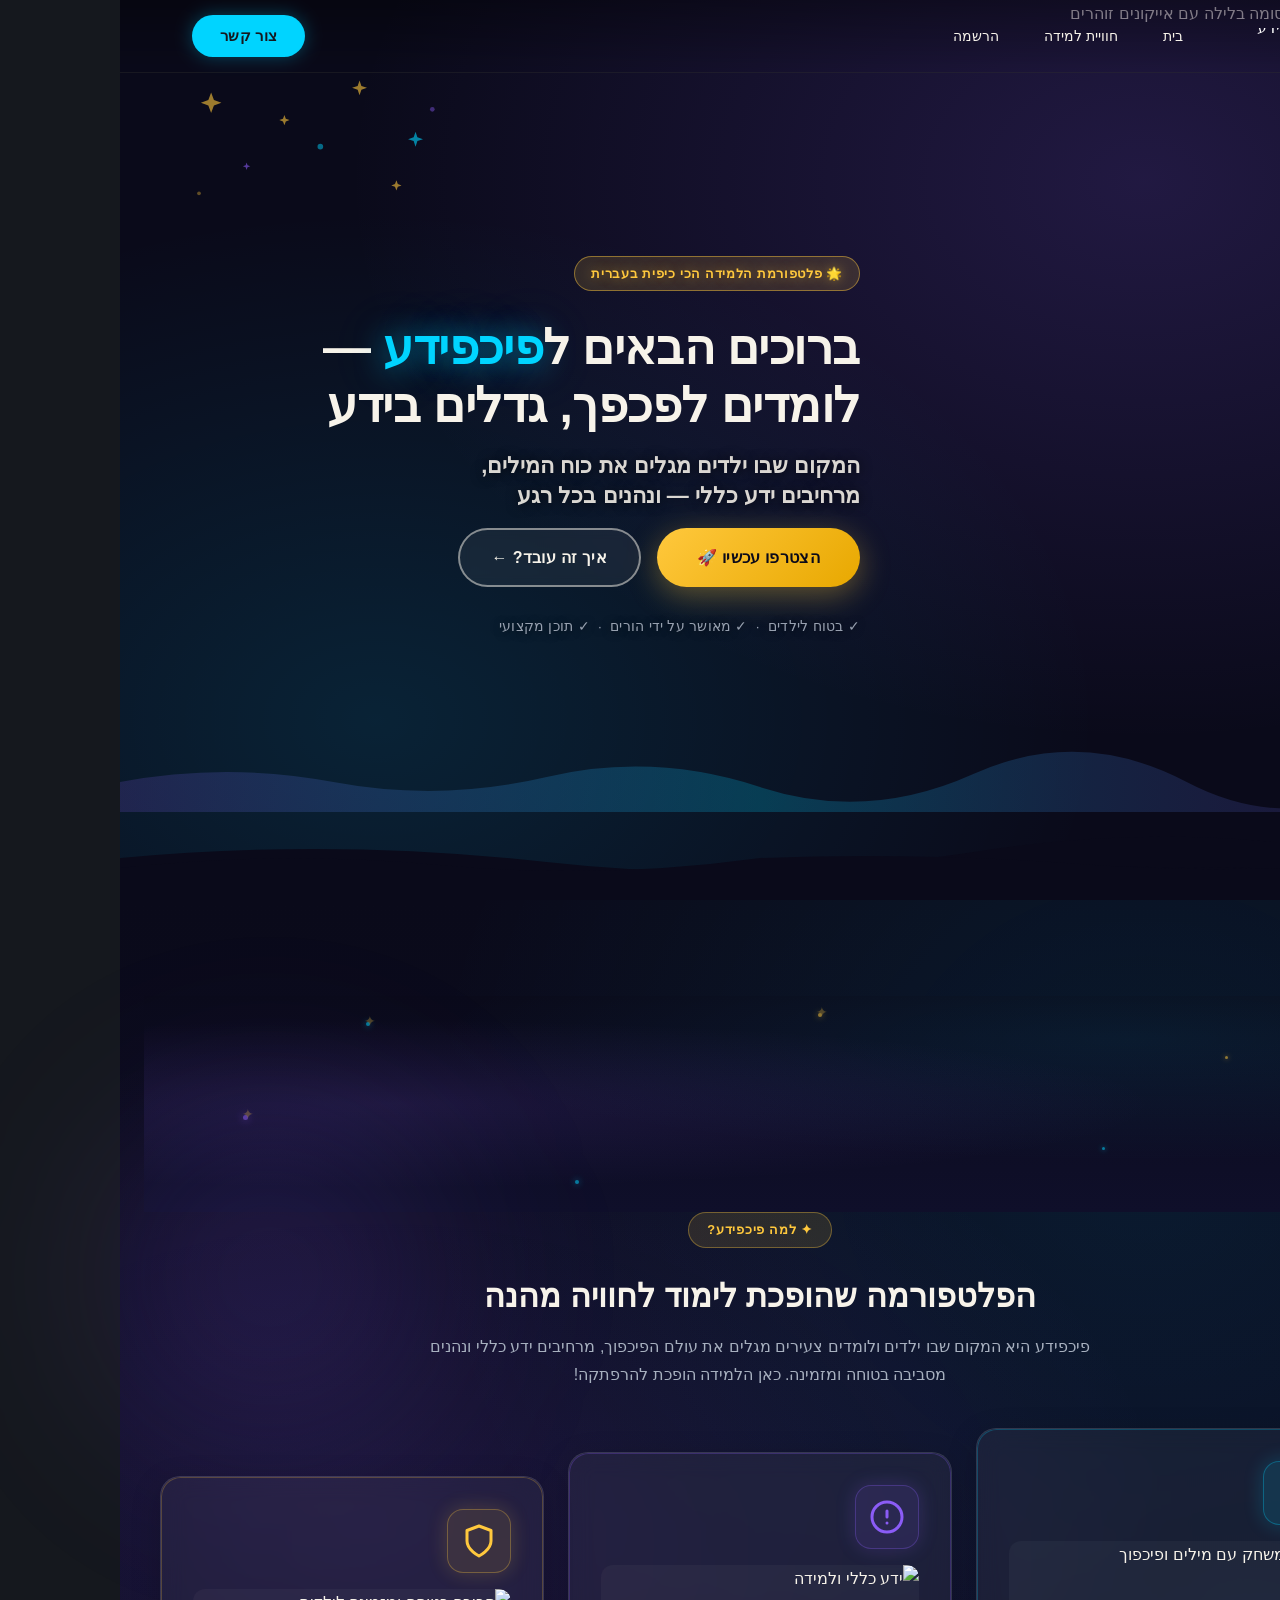
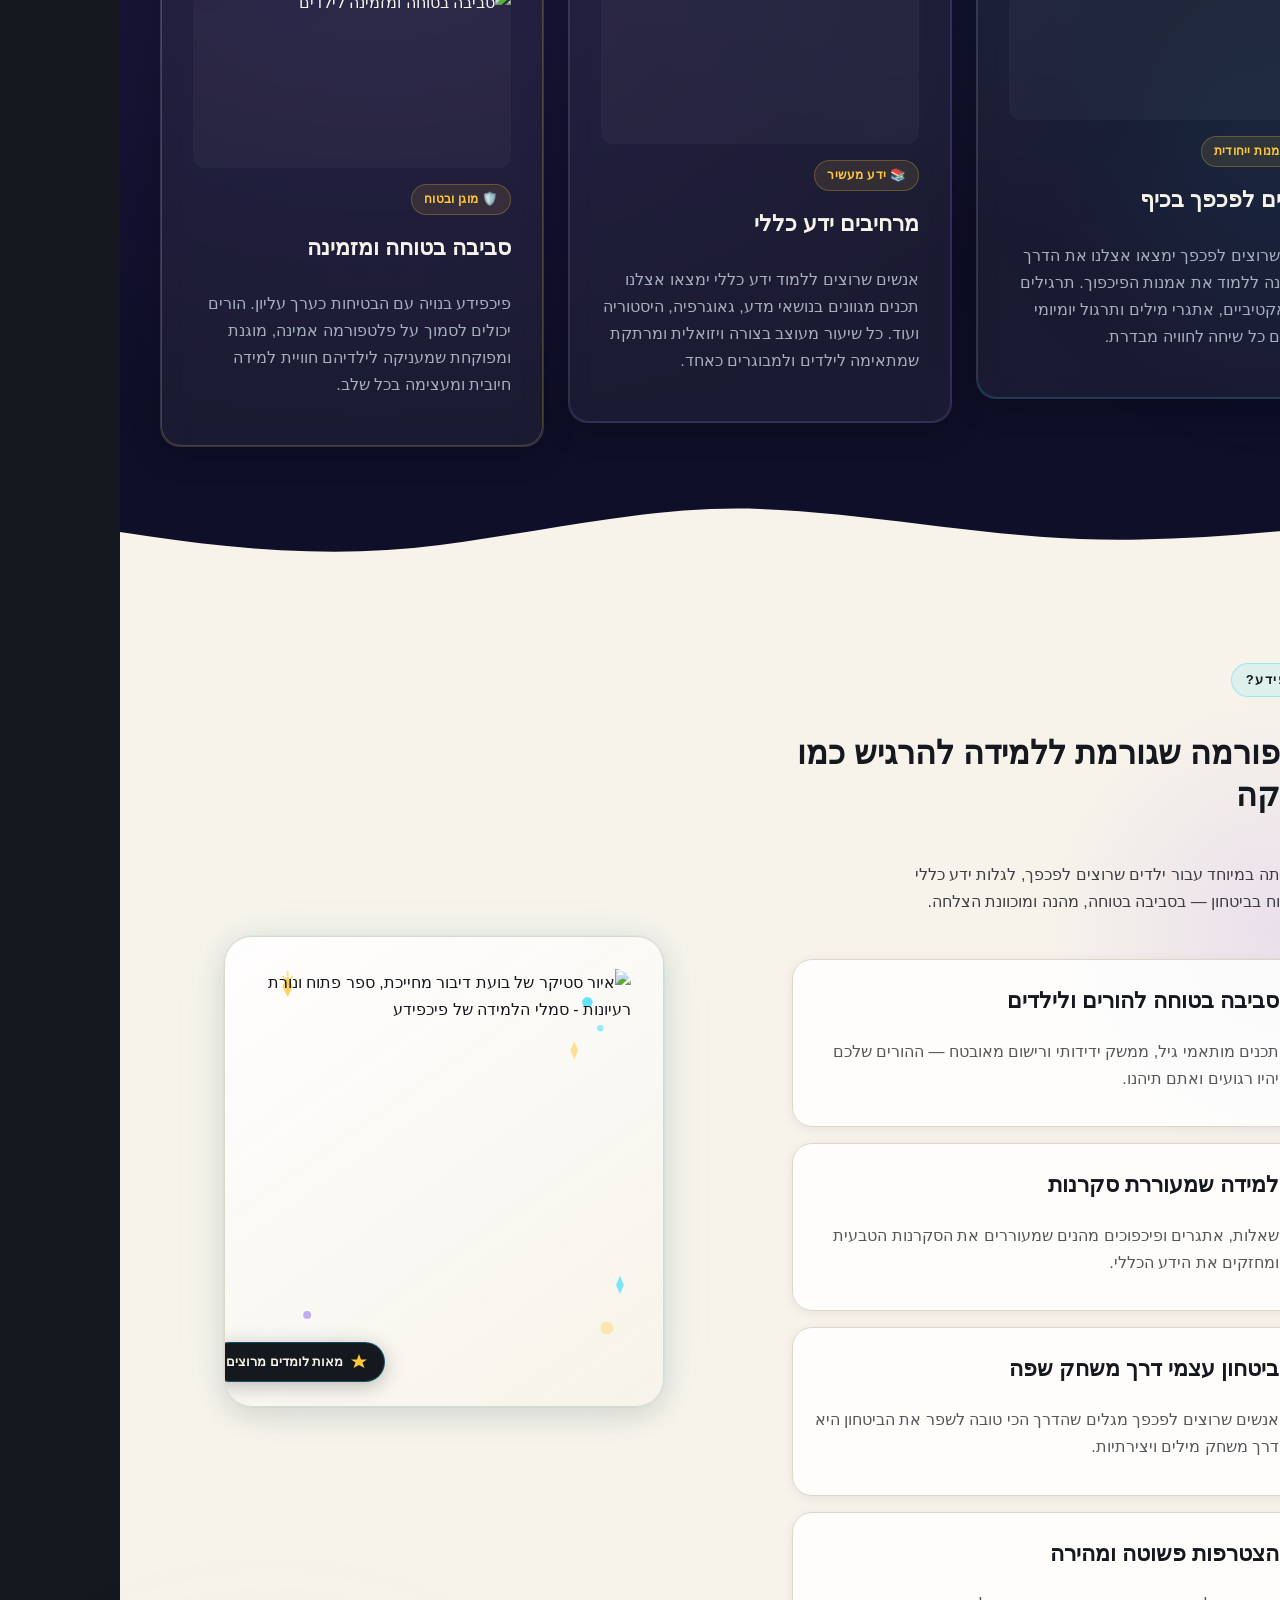
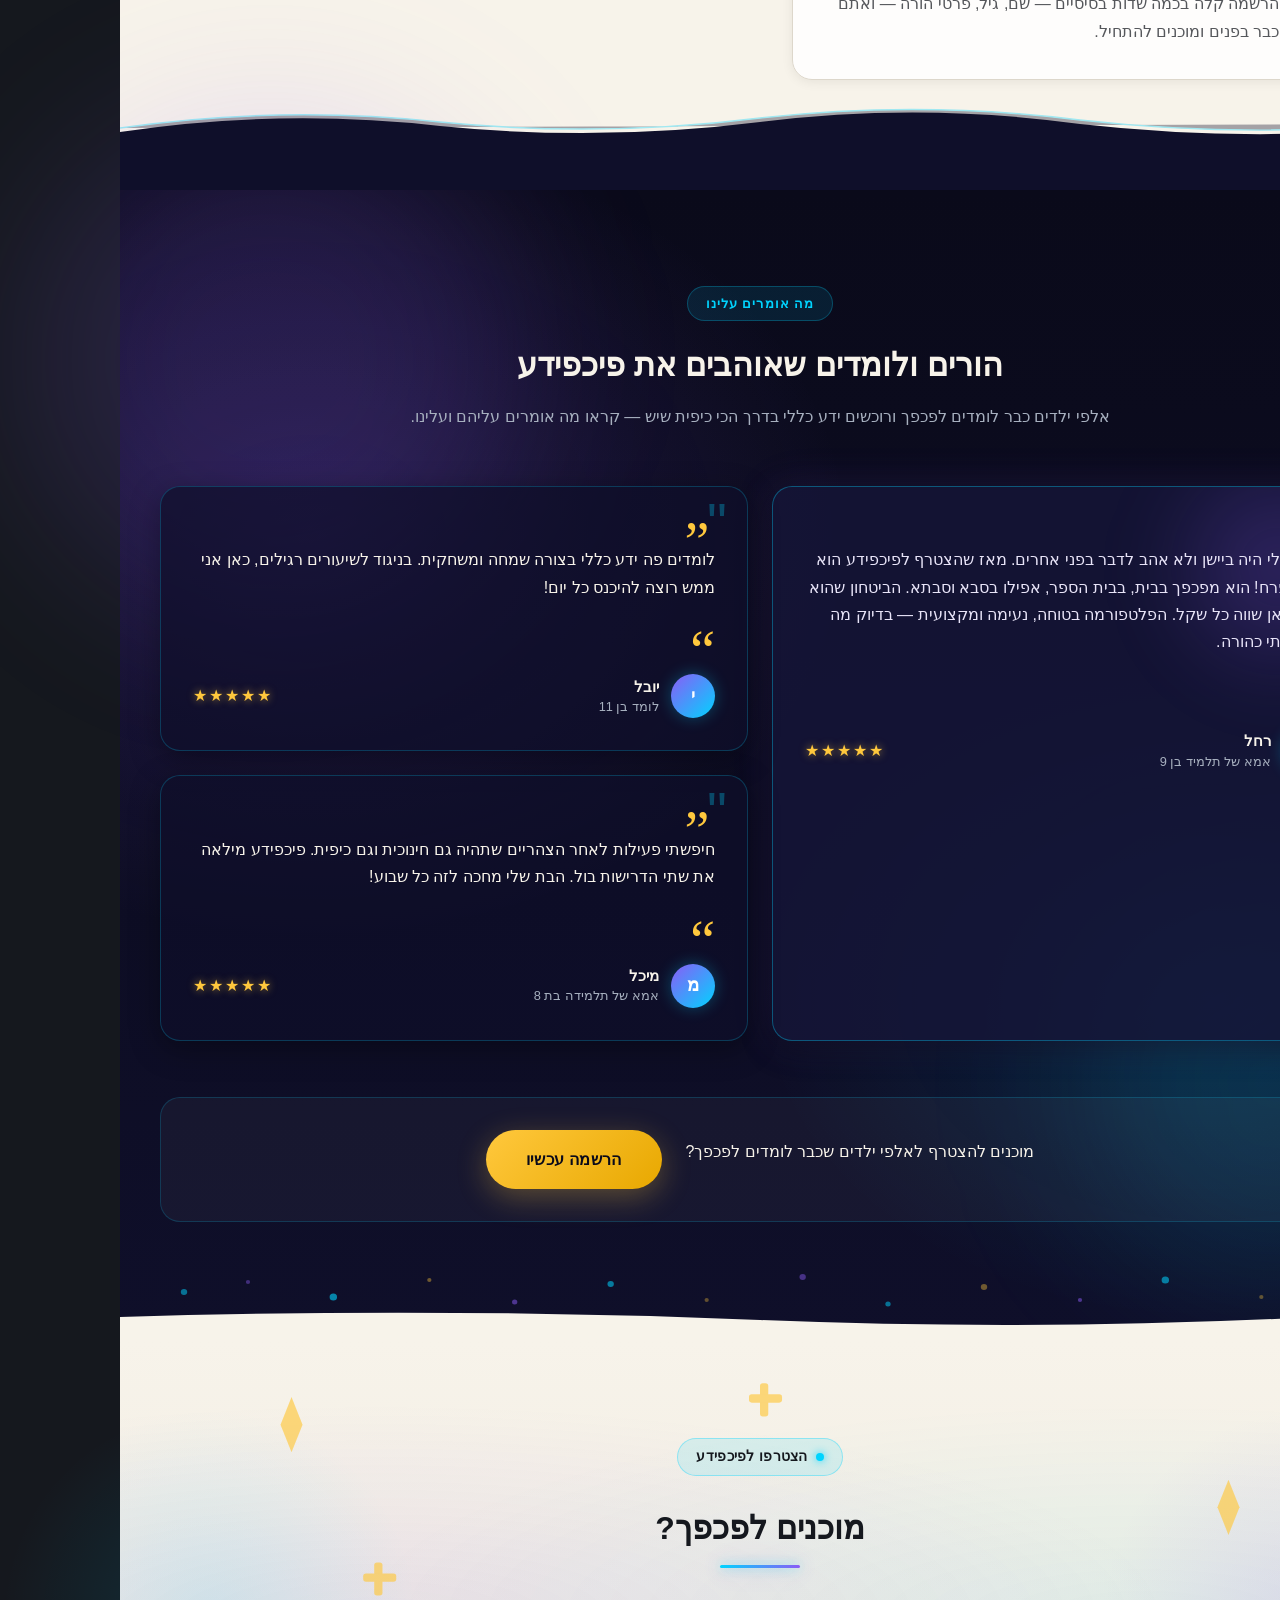
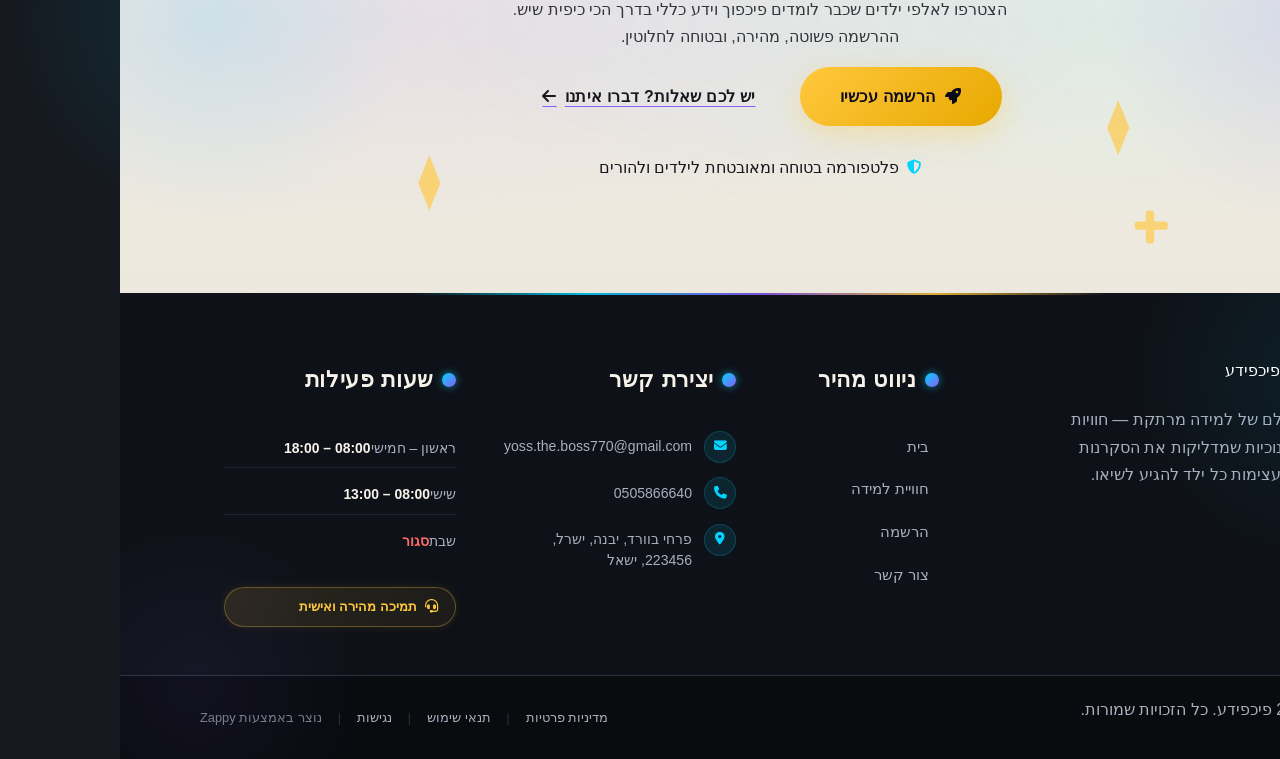
==== commit 294c2aaa: "Background sync: Progressive GitHub Sync" ====
--- a/public/index.html
+++ b/public/index.html
@@ -1 +1 @@
-<!doctype html><html dir="rtl" lang="he"><head><meta charset="UTF-8"><meta content="width=device-width,initial-scale=1" name="viewport"><meta content="index, follow" name="robots"><title>אנשים שרוצים לפכפך — פיכפידע</title><meta content="פיכפידע היא הפלטפורמה המהנה לילדים שרוצים לפכפך ולרכוש ידע כללי בעברית. הצטרפו לאלפי לומדים שכבר גילו את הכיף שבלמידה!" name="description"><meta content="אנשים שרוצים לפכפך, פלטפורמת למידה לילדים, ידע כללי לילדים, לימוד עברית לילדים, פיכפידע" name="keywords"><link href="/assets/favicon.ico" rel="icon" type="image/x-icon"><link href="/assets/favicon-16x16.png" rel="icon" type="image/png" sizes="16x16"><link href="/assets/favicon-32x32.png" rel="icon" type="image/png" sizes="32x32"><link href="/assets/favicon-48x48.png" rel="icon" type="image/png" sizes="48x48"><link href="/assets/favicon-192x192.png" rel="icon" type="image/png" sizes="192x192"><link href="/assets/favicon-512x512.png" rel="icon" type="image/png" sizes="512x512"><link href="/assets/apple-touch-icon.png" rel="apple-touch-icon"><script>!function(){"use strict";var t="491711c3-ab0c-4a78-a093-c30a6e8c3a14",e="https://api.zappy5.com/api/analytics/track",a=18e5,n=2592e6,o=!0,i=!0,r=!0;var s=function(){var e="zappy_visitor_"+t,a=null;try{if(a=localStorage.getItem(e)){var o=JSON.parse(a),i=Date.now();if(i-o.created<n)return o.lastSeen=i,localStorage.setItem(e,JSON.stringify(o)),o.id}}catch(t){console.warn("Zappy Analytics: LocalStorage not available")}var r="zv_"+Date.now()+"_"+Math.random().toString(36).substr(2,9);try{localStorage.setItem(e,JSON.stringify({id:r,created:Date.now(),lastSeen:Date.now()}))}catch(t){}return r}(),c=function(){var e="zappy_session_"+t,n=null;try{if(n=sessionStorage.getItem(e)){var o=JSON.parse(n),i=Date.now();if(i-o.timestamp<a)return o.timestamp=i,sessionStorage.setItem(e,JSON.stringify(o)),o.id}}catch(t){console.warn("Zappy Analytics: SessionStorage not available")}var r="zs_"+Date.now()+"_"+Math.random().toString(36).substr(2,9);try{sessionStorage.setItem(e,JSON.stringify({id:r,timestamp:Date.now()}))}catch(t){}return r}();function l(a,n){n=n||{};var o={website_id:t,event_type:a,page_path:window.location.pathname,referrer:document.referrer||"direct",visitor_id:s,session_id:c,metadata:n};if(navigator.sendBeacon){var i=new Blob([JSON.stringify(o)],{type:"application/json"});navigator.sendBeacon(e,i)}else fetch(e,{method:"POST",headers:{"Content-Type":"application/json"},body:JSON.stringify(o),keepalive:!0}).catch(function(t){console.warn("Zappy Analytics: Failed to track event",t)})}o&&l("pageview",{title:document.title,url:window.location.href}),i&&document.addEventListener("click",function(t){var e=t.target;if("BUTTON"===e.tagName||e.closest("button")){var a="BUTTON"===e.tagName?e:e.closest("button");l("click",{element:"button",text:a.textContent.trim().substring(0,100),id:a.id||null,class:a.className||null})}else if("A"===e.tagName||e.closest("a")){var n="A"===e.tagName?e:e.closest("a");l("navigation",{element:"link",text:n.textContent.trim().substring(0,100),href:n.href,external:n.hostname!==window.location.hostname})}},!0),r&&document.addEventListener("submit",function(t){var e=t.target;l("form_submit",{form_id:e.id||null,form_name:e.name||null,form_action:e.action||null,form_method:e.method||"GET"})},!0);var m=Date.now();window.addEventListener("beforeunload",function(){l("page_unload",{time_on_page:Math.floor((Date.now()-m)/1e3),page_path:window.location.pathname})}),window.zappyAnalytics={track:l,getVisitorId:function(){return s},getSessionId:function(){return c}}}()</script><meta content="אנשים שרוצים לפכפך — פיכפידע" property="og:title"><meta content="פיכפידע היא הפלטפורמה המהנה לילדים שרוצים לפכפך ולרכוש ידע כללי בעברית. הצטרפו לאלפי לומדים שכבר גילו את הכיף שבלמידה!" property="og:description"><meta content="summary_large_image" name="twitter:card"><meta content="אנשים שרוצים לפכפך — פיכפידע" name="twitter:title"><meta content="פיכפידע היא הפלטפורמה המהנה לילדים שרוצים לפכפך ולרכוש ידע כללי בעברית. הצטרפו לאלפי לומדים שכבר גילו את הכיף שבלמידה!" name="twitter:description"><meta content="website" property="og:type"><meta content="he_IL" property="og:locale"><link href="https://cdnjs.cloudflare.com/ajax/libs/font-awesome/6.4.0/css/all.min.css" rel="stylesheet"><style>.skip-link{position:absolute;top:0;left:0;transform:translateY(-200%);padding:12px 18px;background:var(--bg-dark,#1a1a1a);color:var(--text-light,#fff);font-weight:600;border-radius:0 0 8px 0;z-index:10000}.skip-link:focus{transform:none;outline:2px solid var(--ring,#fff);outline-offset:2px}:focus-visible{outline:2px solid var(--ring,currentColor);outline-offset:3px}</style><link href="/assets/favicon.ico" rel="icon" type="image/x-icon"><link href="/assets/favicon-16x16.png" rel="icon" type="image/png" sizes="16x16"><link href="/assets/favicon-32x32.png" rel="icon" type="image/png" sizes="32x32"><link href="/assets/favicon-48x48.png" rel="icon" type="image/png" sizes="48x48"><link href="/assets/favicon-192x192.png" rel="icon" type="image/png" sizes="192x192"><link href="/assets/favicon-512x512.png" rel="icon" type="image/png" sizes="512x512"><link href="/assets/apple-touch-icon.png" rel="apple-touch-icon"><link href="https://cdn.jsdelivr.net/npm/vanilla-cookieconsent@3/dist/cookieconsent.css" rel="stylesheet"><script src="https://cdn.jsdelivr.net/npm/vanilla-cookieconsent@3/dist/cookieconsent.umd.js"></script><script src="https://cdn.jsdelivr.net/gh/mickidum/acc_toolbar/acctoolbar/acctoolbar.min.js"></script><link href="/styles.css" rel="stylesheet"><style id="zappy-dropdown-submenu-styles">#navMenu li:has(.sub-menu),.nav-menu li:has(.sub-menu),.navbar li:has(.sub-menu),nav li:has(.sub-menu){position:relative}#navMenu .sub-menu,.nav-menu .sub-menu,.navbar .sub-menu,nav .sub-menu{display:block!important;position:absolute!important;top:100%;left:0;min-width:220px;background:#fff;border-radius:8px;box-shadow:0 8px 25px rgba(0,0,0,.15);padding:8px 0;opacity:0;visibility:hidden;transform:translateY(10px);transition:all .3s ease;z-index:1000;list-style:none;pointer-events:none}#navMenu li:hover>.sub-menu,.nav-menu li:hover>.sub-menu,.navbar li:hover>.sub-menu,nav li:hover>.sub-menu{opacity:1!important;visibility:visible!important;transform:translateY(0)!important;pointer-events:auto!important}.sub-menu li{list-style:none;margin:0;padding:0}.sub-menu a{display:block!important;padding:10px 16px!important;color:var(--text-dark,#333)!important;font-weight:500;text-decoration:none;white-space:nowrap;transition:background-color .2s}.sub-menu .zappy-nav-child>a{padding-left:28px!important;font-size:.9em!important;opacity:.85!important}[dir=rtl] .sub-menu .zappy-nav-child>a,html[lang=ar] .sub-menu .zappy-nav-child>a,html[lang=he] .sub-menu .zappy-nav-child>a{padding-left:10px!important;padding-right:28px!important}.sub-menu .zappy-nav-parent>a{font-weight:600!important}.sub-menu a:hover{background-color:#f5f5f5}[dir=rtl] .nav-menu .sub-menu,[dir=rtl] .navbar .sub-menu,[dir=rtl] nav .sub-menu,html[lang=ar] .nav-menu .sub-menu,html[lang=ar] .navbar .sub-menu,html[lang=ar] nav .sub-menu,html[lang=he] .nav-menu .sub-menu,html[lang=he] .navbar .sub-menu,html[lang=he] nav .sub-menu{left:auto!important;right:0!important}.sub-menu:empty,.sub-menu:not(:has(li)):not(:has(> a)),.sub-menu:not(:has(li:not(.zappy-hidden-menu-item))):not(:has(> a)){display:none!important;opacity:0!important;visibility:hidden!important;pointer-events:none!important}li:has(.menu-group-title):hover>.sub-menu{opacity:1!important;visibility:visible!important;transform:translateY(0)!important;pointer-events:auto!important}#navMenu>li>.menu-group-title,.nav-menu>li>.menu-group-title{display:inline-block;padding:.5rem 1rem;cursor:default;user-select:none}@media (max-width:768px){#navMenu .sub-menu,.nav-menu .sub-menu,.navbar .sub-menu,nav .sub-menu{position:static!important;transform:none!important;box-shadow:none!important;background:0 0!important;max-height:0;overflow:hidden;opacity:0;visibility:hidden;transition:max-height .3s ease,opacity .3s ease;padding:0!important;border-radius:0!important}#navMenu .sub-menu.mobile-expanded,.nav-menu .sub-menu.mobile-expanded,.navbar .sub-menu.mobile-expanded{max-height:none!important;overflow-y:visible!important;opacity:1!important;visibility:visible!important;padding:8px 0 8px 16px!important}[dir=rtl] .sub-menu.mobile-expanded,html[lang=he] .sub-menu.mobile-expanded{padding:8px 16px 8px 0!important}#navMenu li:hover>.sub-menu,.nav-menu li:hover>.sub-menu,.navbar li:hover>.sub-menu,nav li:hover>.sub-menu{opacity:0;visibility:hidden;pointer-events:none}#navMenu li>.sub-menu.mobile-expanded,.nav-menu li>.sub-menu.mobile-expanded,.navbar li>.sub-menu.mobile-expanded,nav li>.sub-menu.mobile-expanded{opacity:1!important;visibility:visible!important;pointer-events:auto!important}#navMenu li:has(.sub-menu),.nav-menu li:has(.sub-menu),.navbar li:has(.sub-menu),nav li:has(.sub-menu){display:flex!important;flex-wrap:wrap!important;align-items:center!important;position:relative!important;min-height:44px!important}#navMenu li:has(.sub-menu)>a,.nav-menu li:has(.sub-menu)>a,.navbar li:has(.sub-menu)>a,nav li:has(.sub-menu)>a{flex:1!important;min-width:0!important}#navMenu li:has(.sub-menu)>.menu-group-title,.nav-menu li:has(.sub-menu)>.menu-group-title,.navbar li:has(.sub-menu)>.menu-group-title,nav li:has(.sub-menu)>.menu-group-title{flex:1!important;min-width:0!important;padding:0!important;line-height:inherit!important}#navMenu li:has(.sub-menu)>.sub-menu,.nav-menu li:has(.sub-menu)>.sub-menu,.navbar li:has(.sub-menu)>.sub-menu,nav li:has(.sub-menu)>.sub-menu{flex-basis:100%!important;width:100%!important}#navMenu li:has(.sub-menu)>a [class*=arrow],#navMenu li:has(.sub-menu)>a [class*=chevron],.nav-menu li:has(.sub-menu)>a .fa-angle-down,.nav-menu li:has(.sub-menu)>a .fa-chevron-down,.nav-menu li:has(.sub-menu)>a [class*=arrow],.nav-menu li:has(.sub-menu)>a [class*=chevron],nav li:has(.sub-menu)>a [class*=arrow],nav li:has(.sub-menu)>a [class*=chevron]{display:none!important;visibility:hidden!important}.mobile-submenu-toggle{display:flex!important;align-items:center!important;justify-content:center!important;width:44px!important;height:auto!important;background:0 0!important;border:none!important;cursor:pointer!important;color:var(--text-light)!important;position:static!important;flex-shrink:0!important;align-self:stretch!important;z-index:2!important;padding:0!important;margin:0!important}.mobile-submenu-toggle::after{content:''!important;width:0!important;height:0!important;border-left:6px solid transparent!important;border-right:6px solid transparent!important;border-top:7px solid currentColor!important;transition:transform .3s ease!important}.mobile-submenu-toggle.expanded::after{transform:rotate(180deg)!important}.sub-menu a{padding:10px 0!important;display:block!important;color:var(--text-light)!important;white-space:normal!important}.sub-menu .zappy-nav-child>a{padding-left:28px!important;font-size:.9em!important;opacity:.85!important}[dir=rtl] .sub-menu .zappy-nav-child>a,html[lang=ar] .sub-menu .zappy-nav-child>a,html[lang=he] .sub-menu .zappy-nav-child>a{padding-left:0!important;padding-right:28px!important}.sub-menu .zappy-nav-parent>a{font-weight:600!important}#navMenu.active,.nav-menu.active{max-width:100vw!important;overflow-x:hidden!important;box-sizing:border-box!important}.navbar .sub-menu li a,.zappy-products-dropdown .sub-menu a,nav.navbar .sub-menu li a{color:var(--text-light)!important}}@media (min-width:769px){.mobile-submenu-toggle{display:none!important}}</style><style id="zappy-widget-visibility">html[dir=rtl] .whatsapp-float{right:20px!important;left:auto!important}html:not([dir]) .whatsapp-float,html[dir=ltr] .whatsapp-float{left:20px!important;right:auto!important}html[dir=rtl] #mic-access-tool-general-button,html[dir=rtl] #mic-init-access-tool #mic-access-tool-general-button,html[dir=rtl] #mic-init-access-tool .mic-access-tool-general-button,html[dir=rtl] ._access-icon,html[dir=rtl] .mic-access-tool-general-button{left:20px!important;right:auto!important}html:not([dir]) #mic-access-tool-general-button,html:not([dir]) #mic-init-access-tool #mic-access-tool-general-button,html:not([dir]) #mic-init-access-tool .mic-access-tool-general-button,html:not([dir]) ._access-icon,html:not([dir]) .mic-access-tool-general-button,html[dir=ltr] #mic-access-tool-general-button,html[dir=ltr] #mic-init-access-tool #mic-access-tool-general-button,html[dir=ltr] #mic-init-access-tool .mic-access-tool-general-button,html[dir=ltr] ._access-icon,html[dir=ltr] .mic-access-tool-general-button{right:20px!important;left:auto!important}@media (max-width:768px){.whatsapp-float{display:flex!important}}@media (min-width:769px){.whatsapp-float{display:flex!important}}@media (max-width:768px){#mic-access-tool-general-button,#mic-init-access-tool #mic-access-tool-general-button,#mic-init-access-tool .mic-access-tool-general-button,._access-icon,.mic-access-tool-general-button{display:flex!important;visibility:visible!important;opacity:1!important;pointer-events:auto!important}#mic-access-tool-box.opened-mic-access-tool,#mic-init-access-tool #mic-access-tool-box.opened-mic-access-tool,.mic-access-tool-box.opened-mic-access-tool{visibility:visible!important;opacity:1!important;pointer-events:auto!important}}@media (min-width:769px){#mic-access-tool-general-button,#mic-init-access-tool #mic-access-tool-general-button,#mic-init-access-tool .mic-access-tool-general-button,._access-icon,.mic-access-tool-general-button{display:flex!important;visibility:visible!important;opacity:1!important;pointer-events:auto!important}#mic-access-tool-box.opened-mic-access-tool,#mic-init-access-tool #mic-access-tool-box.opened-mic-access-tool,.mic-access-tool-box.opened-mic-access-tool{visibility:visible!important;opacity:1!important;pointer-events:auto!important}}</style></head><body><a href="#main" class="skip-link">דלג לתוכן הראשי</a><nav class="navbar" dir="rtl"><button aria-label="Menu" class="mobile-toggle" id="mobileToggle"><svg viewBox="0 0 24 24" fill="none" height="24" width="24" class="hamburger-icon"><path d="M3 12h18M3 6h18M3 18h18" stroke="currentColor" stroke-width="2" stroke-linecap="round"></path></svg> <svg viewBox="0 0 24 24" fill="none" height="24" width="24" class="close-icon" style="display:none"><path d="M18 6L6 18M6 6l12 12" stroke="currentColor" stroke-width="2" stroke-linecap="round"></path></svg></button> <button aria-label="Call" class="phone-header-btn" data-phone="[business_phone]"><svg viewBox="0 0 24 24" fill="currentColor" height="20" width="20"><path d="M22 16.92v3a2 2 0 0 1-2.18 2 19.79 19.79 0 0 1-8.63-3.07 19.5 19.5 0 0 1-6-6 19.79 19.79 0 0 1-3.07-8.67A2 2 0 0 1 4.11 2h3a2 2 0 0 1 2 1.72 12.84 12.84 0 0 0 .7 2.81 2 2 0 0 1-.45 2.11L8.09 9.91a16 16 0 0 0 6 6l1.27-1.27a2 2 0 0 1 2.11-.45 12.84 12.84 0 0 0 2.81.7A2 2 0 0 1 22 16.92z"></path></svg></button><div class="nav-container"><div class="nav-right-group"><div class="nav-brand"><a href="/" class="logo-link"><img alt="פיכפידע" src="/assets/site-----image-1.webp" class="logo"></a></div><ul class="nav-menu" id="navMenu"><li><a href="/">בית</a></li><li><a href="/learning-experience">חוויית למידה</a></li><li><a href="/registration">הרשמה</a></li></ul></div><div class="nav-cta-container"><a href="/contact" class="nav-cta-btn">צור קשר</a></div></div></nav><script>window.addEventListener("load",function(){const e=document.querySelector(".navbar, nav, header");if(!e)return void console.log("[Navbar] Navbar element not found");let t=document.getElementById("mobileToggle")||document.querySelector(".mobile-toggle")||document.querySelector(".hamburger")||document.querySelector(".hamburger-menu")||document.querySelector(".menu-toggle")||document.querySelector(".burger-menu")||document.querySelector('[aria-label="Menu"]')||document.querySelector('[aria-label="תפריט"]');const n=document.querySelector(".phone-header-btn"),o=window.getComputedStyle(e);let r=o.backgroundColor;if(console.log("[Navbar] Initial navbar background:",r),"transparent"===r||"rgba(0, 0, 0, 0)"===r||r.startsWith("rgba")&&r.includes(", 0)")){const e=o.backgroundImage;if(e&&"none"!==e)console.log("[Navbar] Navbar has background image/gradient, using dark text"),r="rgb(240, 240, 240)";else{const e=window.getComputedStyle(document.body).backgroundColor;console.log("[Navbar] Navbar transparent, using body background:",e),r=e}}const a=r.match(/\d+/g);if(a&&a.length>=3){const e=(.299*parseInt(a[0])+.587*parseInt(a[1])+.114*parseInt(a[2]))/255;console.log("[Navbar] Mobile button colors preserved from Claude CSS (luminance:",e.toFixed(2)+")");const o=document.createElement("style");o.id="zappy-mobile-nav-fix";document.documentElement.lang;document.documentElement.dir,o.textContent='\n        /* Hide mobile buttons on desktop, show only on mobile */\n        @media (min-width: 769px) {\n          .mobile-toggle,\n          .phone-header-btn {\n            display: none !important;\n          }\n        }\n        \n        /* Show and position mobile buttons correctly on mobile */\n        @media (max-width: 768px) {\n          .navbar,\n          nav.navbar {\n            min-height: 70px !important;\n          }\n\n          .mobile-toggle,\n          .phone-header-btn {\n            position: absolute !important;\n            top: 0 !important;\n            bottom: 0 !important;\n            margin-top: auto !important;\n            margin-bottom: auto !important;\n            transform: none !important;\n            z-index: 1001 !important;\n            display: flex !important;\n            align-items: center !important;\n            justify-content: center !important;\n            width: 36px !important;\n            height: 36px !important;\n            border-radius: 50% !important;\n            border: none !important;\n            cursor: pointer !important;\n            padding: 6px !important;\n            background: none !important;\n            color: var(--nav-text, var(--text-light)) !important;\n            touch-action: manipulation !important;\n            -webkit-tap-highlight-color: transparent !important;\n          }\n\n          html[data-zappy-site-type="ecommerce"] .phone-header-btn,\n          body[data-zappy-site-type="ecommerce"] .phone-header-btn,\n          html[data-zappy-site-type="ecommerce"] header .phone-header-btn,\n          html[data-zappy-site-type="ecommerce"] nav .phone-header-btn {\n            display: none !important;\n            visibility: hidden !important;\n            width: 0 !important;\n            height: 0 !important;\n            min-width: 0 !important;\n            overflow: hidden !important;\n          }\n          \n          /* LTR positioning (default): hamburger LEFT, phone RIGHT */\n          html:not([dir="rtl"]):not([lang="he"]):not([lang="ar"]) .mobile-toggle,\n          html[dir="ltr"] .mobile-toggle {\n            left: 12px !important;\n            right: auto !important;\n          }\n          html:not([dir="rtl"]):not([lang="he"]):not([lang="ar"]) .phone-header-btn,\n          html[dir="ltr"] .phone-header-btn {\n            right: 12px !important;\n            left: auto !important;\n          }\n          \n          /* RTL positioning: hamburger RIGHT, phone LEFT */\n          html[dir="rtl"] .mobile-toggle,\n          html[lang="he"] .mobile-toggle,\n          html[lang="ar"] .mobile-toggle {\n            right: 12px !important;\n            left: auto !important;\n          }\n          html[dir="rtl"] .phone-header-btn,\n          html[lang="he"] .phone-header-btn,\n          html[lang="ar"] .phone-header-btn {\n            left: 12px !important;\n            right: auto !important;\n          }\n          \n          /* CRITICAL: Ensure nav-container has min-height on mobile */\n          /* All children are positioned absolutely/fixed on mobile, so height:auto collapses to 0 */\n          .nav-container {\n            min-height: 70px !important;\n            position: relative !important;\n          }\n          \n          /* Ensure SVG icons are properly sized and inherit color */\n          .mobile-toggle svg,\n          .phone-header-btn svg {\n            width: 24px !important;\n            height: 24px !important;\n            /* Don\'t force display - let JavaScript control hamburger/close toggle */\n          }\n          \n          /* Reset nav-cta-container on mobile - remove desktop box-shadow/padding */\n          /* that creates a visible ghost box when CTA button is hidden */\n          .nav-cta-container {\n            box-shadow: none !important;\n            padding: 0 !important;\n          }\n          \n          /* Hide nav-cta-container entirely on mobile when there\'s no lang-switcher */\n          /* (only the CTA button is inside, and it\'s hidden on mobile) */\n          .nav-cta-container:not(:has(.lang-switcher)) {\n            display: none !important;\n          }\n          \n          /* CRITICAL: Prevent hero image fade gradient from bleeding over headline text */\n          /* The .image-fade-gradient has bottom: -30px (extends below parent) */\n          /* On mobile stacked layout, this overlaps the h1 text below the image */\n          .hero-image-column {\n            overflow: hidden !important;\n          }\n          .image-fade-gradient {\n            bottom: 0 !important;\n          }\n          \n          /* Hide desktop language switcher on mobile - hamburger menu handles it */\n          /* High specificity to override stored CSS */\n          .lang-switcher,\n          .nav-cta-container .lang-switcher,\n          .nav-container .lang-switcher,\n          .navbar .lang-switcher,\n          .navbar .nav-cta-container .lang-switcher {\n            display: none !important;\n          }\n        }\n      ';const r=document.getElementById("zappy-mobile-nav-fix");r&&r.remove(),document.head.appendChild(o),console.log("[Navbar] Critical CSS injected for mobile nav positioning");const i=window.innerWidth<=768;if(t){const e=t.querySelector(".hamburger-icon"),n=t.querySelector(".close-icon");e&&(e.style.setProperty("width","24px","important"),e.style.setProperty("height","24px","important"),e.style.setProperty("display","block","important")),n&&(n.style.setProperty("width","24px","important"),n.style.setProperty("height","24px","important"),n.style.setProperty("display","none","important")),i?(t.style.setProperty("position","absolute","important"),t.style.setProperty("top","0","important"),t.style.setProperty("bottom","0","important"),t.style.setProperty("margin-top","auto","important"),t.style.setProperty("margin-bottom","auto","important"),t.style.setProperty("transform","none","important"),t.style.setProperty("z-index","1001","important"),t.style.removeProperty("left"),t.style.removeProperty("right"),console.log("[Navbar] Mobile toggle positioning applied (mobile viewport)")):(t.style.removeProperty("position"),t.style.removeProperty("top"),t.style.removeProperty("transform"),t.style.removeProperty("z-index"),t.style.removeProperty("left"),t.style.removeProperty("right"),console.log("[Navbar] Desktop viewport - cleared mobile toggle inline positioning"))}if(n){const e=n.querySelector("svg");e&&(e.style.width="24px",e.style.height="24px",e.setAttribute("width","24"),e.setAttribute("height","24")),i?(n.style.setProperty("position","absolute","important"),n.style.setProperty("top","0","important"),n.style.setProperty("bottom","0","important"),n.style.setProperty("margin-top","auto","important"),n.style.setProperty("margin-bottom","auto","important"),n.style.setProperty("transform","none","important"),n.style.setProperty("z-index","1001","important"),n.style.removeProperty("left"),n.style.removeProperty("right"),console.log("[Navbar] Phone button positioning applied (mobile viewport)")):(n.style.removeProperty("position"),n.style.removeProperty("top"),n.style.removeProperty("transform"),n.style.removeProperty("z-index"),n.style.removeProperty("left"),n.style.removeProperty("right"),console.log("[Navbar] Desktop viewport - cleared phone button inline positioning"))}}else console.log("[Navbar] Could not parse background color:",r);t=document.getElementById("mobileToggle")||document.querySelector(".mobile-toggle")||document.querySelector(".hamburger")||document.querySelector(".hamburger-menu")||document.querySelector(".menu-toggle")||document.querySelector(".burger-menu")||document.querySelector('[aria-label="Menu"]')||document.querySelector('[aria-label="תפריט"]');const i=document.getElementById("navMenu")||document.querySelector(".nav-menu")||document.querySelector(".nav-links")||document.querySelector("nav ul:not(.submenu)");if(!t||!i)return void console.log("[Navbar] Mobile toggle or menu not found:",{toggle:!!t,menu:!!i});i.id||(i.id="navMenu"),console.log("[Navbar] Initializing mobile menu...");const l=t.cloneNode(!0);t.parentNode.replaceChild(l,t);var s=0;function p(e){var t=Date.now();t-s<300||(s=t,function(e){e.preventDefault(),e.stopPropagation();const t=l.querySelector(".hamburger-icon"),n=l.querySelector(".close-icon");i.classList.contains("active")?(i.classList.remove("active"),t&&t.style.setProperty("display","block","important"),n&&n.style.setProperty("display","none","important"),document.body.style.overflow="",console.log("[Navbar] Menu closed")):(i.classList.add("active"),t&&t.style.setProperty("display","none","important"),n&&n.style.setProperty("display","block","important"),document.body.style.overflow="hidden",console.log("[Navbar] Menu opened"))}(e))}l.addEventListener("click",p),l.addEventListener("touchend",p),i.querySelectorAll("a").forEach(function(e){e.addEventListener("click",function(){if("#"===this.getAttribute("href"))return;const e=l.querySelector(".hamburger-icon"),t=l.querySelector(".close-icon");i.classList.remove("active"),e&&e.style.setProperty("display","block","important"),t&&t.style.setProperty("display","none","important"),document.body.style.overflow="",console.log("[Navbar] Menu closed (link clicked)")})});var m=i.querySelectorAll(".dropdown-toggle");m.forEach(function(e){e.addEventListener("click",function(e){e.preventDefault(),e.stopPropagation();var t=this.closest(".nav-dropdown");t&&(t.parentNode.querySelectorAll(".nav-dropdown.open").forEach(function(e){e!==t&&e.classList.remove("open")}),t.classList.toggle("open"),console.log("[Navbar] Dropdown toggled:",t.classList.contains("open")?"open":"closed"))})}),document.addEventListener("click",function(e){e.target.closest(".nav-dropdown")||document.querySelectorAll(".nav-dropdown.open").forEach(function(e){e.classList.remove("open")})}),console.log("[Navbar] Dropdown handlers initialized for "+m.length+" dropdowns"),n&&n.addEventListener("click",function(){const e=document.querySelectorAll('a[href^="tel:"]'),t=e.length>0?e[0].getAttribute("href").replace("tel:",""):"[business_phone]";window.location.href="tel:"+t,console.log("[Navbar] Phone button clicked")}),console.log("[Navbar] Mobile menu initialized successfully")})</script><main id="main"><section class="index-hero-section" data-band-index="0" data-layout-spec="בית-hero" dir="rtl" data-hero-type="fullscreen-scrim"><div class="index-hero-bg"><img alt="סצנת למידה קסומה בלילה עם אייקונים זוהרים" src="/assets/site-index-hero-image-1.webp" data-context="Magical cinematic nighttime learning scene for Hebrew children educational platform. Dark deep space-like background with glowing neon cyan and violet light bulbs, floating speech bubbles with Hebrew letters, sparkling stars and knowledge icons (books, pencils, stars). A warm glowing atmosphere with deep navy and purple tones, neon cyan and gold accents, premium dark cinematic mood. Wide aspect ratio, full bleed, suitable as hero background. No people, focus on glowing educational motifs and magical atmosphere." data-placeholder="index-hero-image-1" height="700" loading="eager" width="1200" data-hero-bg="true" fetchpriority="high"></div><div class="index-hero-scrim" aria-hidden="true"></div><svg viewBox="0 0 300 220" xmlns="http://www.w3.org/2000/svg" aria-hidden="true" fill="none" class="index-hero-sparkles" data-no-icon-edit="true"><g opacity="0.7"><path d="M40 30 L43 22 L46 30 L54 33 L46 36 L43 44 L40 36 L32 33 Z" fill="#FFC83D"></path><path d="M200 15 L202 9 L204 15 L210 17 L204 19 L202 25 L200 19 L194 17 Z" fill="#FFC83D"></path><path d="M260 70 L262 64 L264 70 L270 72 L264 74 L262 80 L260 74 L254 72 Z" fill="#00D4FF"></path><path d="M120 50 L121.5 46 L123 50 L127 51.5 L123 53 L121.5 57 L120 53 L116 51.5 Z" fill="#FFC83D"></path><path d="M80 100 L81 97 L82 100 L85 101 L82 102 L81 105 L80 102 L77 101 Z" fill="#8B5CF6"></path><path d="M240 120 L241.5 116 L243 120 L247 121.5 L243 123 L241.5 127 L240 123 L236 121.5 Z" fill="#FFC83D"></path><circle cx="160" cy="80" r="3" fill="#00D4FF" opacity="0.8"></circle><circle cx="30" cy="130" r="2" fill="#FFC83D" opacity="0.6"></circle><circle cx="280" cy="40" r="2.5" fill="#8B5CF6" opacity="0.7"></circle></g></svg> <svg viewBox="0 0 1200 80" xmlns="http://www.w3.org/2000/svg" aria-hidden="true" data-no-icon-edit="true" preserveAspectRatio="none" class="index-hero-neon-wave"><defs><linearGradient id="waveGrad" x1="0%" x2="100%" y1="0%" y2="0%"><stop offset="0%" stop-color="#8B5CF6" stop-opacity="0.5"></stop><stop offset="50%" stop-color="#00D4FF" stop-opacity="0.6"></stop><stop offset="100%" stop-color="#8B5CF6" stop-opacity="0.4"></stop></linearGradient></defs><path d="M0,50 Q100,30 200,50 T400,45 T600,55 T800,42 T1000,50 T1200,44 L1200,80 L0,80 Z" fill="url(#waveGrad)" opacity="0.35"></path></svg><div class="index-hero-content"><div class="index-hero-inner"><span class="index-hero-badge">🌟 פלטפורמת הלמידה הכי כיפית בעברית</span><h1 class="index-hero-h1">ברוכים הבאים ל<span class="index-hero-brand">פיכפידע</span> —<br>לומדים לפכפך, גדלים בידע</h1><h3 class="index-hero-subtitle">המקום שבו ילדים מגלים את כוח המילים,<br>מרחיבים ידע כללי — ונהנים בכל רגע</h3><div class="index-hero-ctas"><a href="/register" class="index-hero-cta-primary">הצטרפו עכשיו 🚀</a> <a href="/learn" class="index-hero-cta-secondary">איך זה עובד? ←</a></div><p class="index-hero-trust">✓ בטוח לילדים &nbsp;·&nbsp; ✓ מאושר על ידי הורים &nbsp;·&nbsp; ✓ תוכן מקצועי</p></div></div><div class="index-hero-divider-wrapper"><svg viewBox="0 0 1200 90" xmlns="http://www.w3.org/2000/svg" aria-hidden="true" data-no-icon-edit="true" preserveAspectRatio="none"><defs><linearGradient id="dividerGlow" x1="0%" x2="100%" y1="0%" y2="0%"><stop offset="0%" stop-color="#8B5CF6" stop-opacity="0.18"></stop><stop offset="40%" stop-color="#00D4FF" stop-opacity="0.22"></stop><stop offset="100%" stop-color="#8B5CF6" stop-opacity="0.15"></stop></linearGradient></defs><path d="M0,48 Q200,28 400,52 T800,42 T1200,50 L1200,62 Q1000,54 800,58 T400,64 T0,60 Z" fill="#0A0A1A"></path><path d="M0,90 L0,58 Q150,40 300,55 T600,48 Q750,42 900,54 T1200,50 L1200,90 Z" fill="#0A0A1A"></path></svg></div></section><section class="index-features-section" data-band-index="1" data-layout-spec="בית-features" dir="rtl"><div class="index-features-section .ifs-particles" aria-hidden="true"><span class="ifs-particle ifs-p1"></span> <span class="ifs-particle ifs-p2"></span> <span class="ifs-particle ifs-p3"></span> <span class="ifs-particle ifs-p4"></span> <span class="ifs-particle ifs-p5"></span> <span class="ifs-particle ifs-p6"></span> <span class="ifs-particle ifs-p7"></span></div><div class="ifs-glow-blob ifs-blob-right" aria-hidden="true"></div><div class="ifs-glow-blob ifs-blob-left" aria-hidden="true"></div><div class="ifs-container"><div class="ifs-intro"><span class="ifs-badge">✦ למה פיכפידע?</span><h2 class="ifs-heading">הפלטפורמה שהופכת לימוד לחוויה מהנה</h2><p class="ifs-subtext">פיכפידע היא המקום שבו ילדים ולומדים צעירים מגלים את עולם הפיכפוך, מרחיבים ידע כללי ונהנים מסביבה בטוחה ומזמינה. כאן הלמידה הופכת להרפתקה!</p></div><div class="ifs-grid"><article class="ifs-card ifs-card-raised"><div class="ifs-card-glow ifs-glow-cyan" aria-hidden="true"></div><div class="ifs-icon-wrap ifs-icon-cyan"><svg viewBox="0 0 24 24" xmlns="http://www.w3.org/2000/svg" aria-hidden="true" fill="none" data-element-type="icon" data-icon-type="svg" height="36" width="36" stroke="currentColor" stroke-linecap="round" stroke-linejoin="round" stroke-width="2"><path d="M21 15a2 2 0 0 1-2 2H7l-4 4V5a2 2 0 0 1 2-2h14a2 2 0 0 1 2 2z"></path></svg></div><div class="ifs-card-img-wrap"><img alt="ילד משחק עם מילים ופיכפוך" src="/assets/site-index-features-image-1.webp" data-context="Colorful illustrated Hebrew speech bubble with playful letters and word games floating around a smiling cartoon child, dark cinematic background with glowing cyan accents, educational and fun atmosphere" data-placeholder="index-features-image-1" height="220" loading="lazy" width="400" decoding="async"></div><div class="ifs-card-body"><span class="ifs-trust-badge">🏆 מיומנות ייחודית</span><h3 class="ifs-card-title">לומדים לפכפך בכיף</h3><p class="ifs-card-text">אנשים שרוצים לפכפך ימצאו אצלנו את הדרך הכי מהנה ללמוד את אמנות הפיכפוך. תרגילים אינטראקטיביים, אתגרי מילים ותרגול יומיומי שהופכים כל שיחה לחוויה מבדרת.</p></div></article><article class="ifs-card ifs-card-center"><div class="ifs-card-glow ifs-glow-violet" aria-hidden="true"></div><div class="ifs-icon-wrap ifs-icon-violet"><svg viewBox="0 0 24 24" xmlns="http://www.w3.org/2000/svg" aria-hidden="true" fill="none" data-element-type="icon" data-icon-type="svg" height="36" width="36" stroke="currentColor" stroke-linecap="round" stroke-linejoin="round" stroke-width="2"><circle cx="12" cy="12" r="10"></circle><line x1="12" x2="12" y1="8" y2="12"></line><line x1="12" x2="12.01" y1="16" y2="16"></line></svg></div><div class="ifs-card-img-wrap"><img alt="ידע כללי ולמידה" src="/assets/site-index-features-image-2.webp" data-context="Glowing light bulb surrounded by floating knowledge icons - science, geography, history symbols - on a dark cinematic background with purple and gold accents, cartoon-style illustration for children education platform" data-placeholder="index-features-image-2" height="220" loading="lazy" width="400" decoding="async"></div><div class="ifs-card-body"><span class="ifs-trust-badge">📚 ידע מעשיר</span><h3 class="ifs-card-title">מרחיבים ידע כללי</h3><p class="ifs-card-text">אנשים שרוצים ללמוד ידע כללי ימצאו אצלנו תכנים מגוונים בנושאי מדע, גאוגרפיה, היסטוריה ועוד. כל שיעור מעוצב בצורה ויזואלית ומרתקת שמתאימה לילדים ולמבוגרים כאחד.</p></div></article><article class="ifs-card ifs-card-lowered"><div class="ifs-card-glow ifs-glow-gold" aria-hidden="true"></div><div class="ifs-icon-wrap ifs-icon-gold"><svg viewBox="0 0 24 24" xmlns="http://www.w3.org/2000/svg" aria-hidden="true" fill="none" data-element-type="icon" data-icon-type="svg" height="36" width="36" stroke="currentColor" stroke-linecap="round" stroke-linejoin="round" stroke-width="2"><path d="M12 22s8-4 8-10V5l-8-3-8 3v7c0 6 8 10 8 10z"></path></svg></div><div class="ifs-card-img-wrap"><img alt="סביבה בטוחה ומזמינה לילדים" src="/assets/site-index-features-image-3.webp" data-context="Warm welcoming digital classroom scene with cartoon children in a safe glowing environment, shield and star symbols indicating safety and trust, dark cinematic background with warm gold tones, educational platform for kids" data-placeholder="index-features-image-3" height="220" loading="lazy" width="400" decoding="async"></div><div class="ifs-card-body"><span class="ifs-trust-badge">🛡️ מוגן ובטוח</span><h3 class="ifs-card-title">סביבה בטוחה ומזמינה</h3><p class="ifs-card-text">פיכפידע בנויה עם הבטיחות כערך עליון. הורים יכולים לסמוך על פלטפורמה אמינה, מוגנת ומפוקחת שמעניקה לילדיהם חוויית למידה חיובית ומעצימה בכל שלב.</p></div></article></div></div><div class="ifs-divider-wrapper"><svg viewBox="0 0 1440 90" xmlns="http://www.w3.org/2000/svg" aria-hidden="true" data-no-icon-edit="true" preserveAspectRatio="none"><path d="M0,90 L0,55 C120,72 240,82 360,68 C480,54 600,28 720,32 C840,36 960,58 1080,62 C1200,66 1320,52 1440,44 L1440,90 Z" fill="var(--bg-light)"></path></svg></div></section><section class="index-benefits-section" data-band-index="2" data-layout-spec="בית-benefits" dir="rtl"><div class="index-benefits-glow-blob" aria-hidden="true"></div><div class="index-benefits-container"><div class="index-benefits-content"><span class="index-benefits-eyebrow">למה פיכפידע?</span><h2 class="index-benefits-heading">הפלטפורמה שגורמת ללמידה להרגיש כמו הרפתקה</h2><p class="index-benefits-intro">פיכפידע נבנתה במיוחד עבור ילדים שרוצים לפכפך, לגלות ידע כללי מרתק ולצמוח בביטחון — בסביבה בטוחה, מהנה ומוכוונת הצלחה.</p><ul class="index-benefits-list"><li class="index-benefits-capsule"><div class="index-benefits-icon-dot"><svg viewBox="0 0 22 22" xmlns="http://www.w3.org/2000/svg" aria-hidden="true" fill="none" data-element-type="icon" data-icon-type="svg" height="22" width="22"><circle cx="11" cy="11" r="10" stroke="var(--primary)" stroke-width="2"></circle><path d="M7 11.5l2.8 2.8L15 8" stroke="var(--primary)" stroke-width="2" stroke-linecap="round" stroke-linejoin="round"></path></svg></div><div class="index-benefits-capsule-text"><h3>סביבה בטוחה להורים ולילדים</h3><p>תכנים מותאמי גיל, ממשק ידידותי ורישום מאובטח — ההורים שלכם יהיו רגועים ואתם תיהנו.</p></div></li><li class="index-benefits-capsule"><div class="index-benefits-icon-dot"><svg viewBox="0 0 22 22" xmlns="http://www.w3.org/2000/svg" aria-hidden="true" fill="none" data-element-type="icon" data-icon-type="svg" height="22" width="22"><path d="M11 2L13.5 8.5H20.5L14.5 12.5L16.5 19L11 15L5.5 19L7.5 12.5L1.5 8.5H8.5L11 2Z" stroke="var(--accent)" stroke-width="2" stroke-linejoin="round"></path></svg></div><div class="index-benefits-capsule-text"><h3>למידה שמעוררת סקרנות</h3><p>שאלות, אתגרים ופיכפוכים מהנים שמעוררים את הסקרנות הטבעית ומחזקים את הידע הכללי.</p></div></li><li class="index-benefits-capsule"><div class="index-benefits-icon-dot"><svg viewBox="0 0 22 22" xmlns="http://www.w3.org/2000/svg" aria-hidden="true" fill="none" data-element-type="icon" data-icon-type="svg" height="22" width="22"><path d="M11 3C7.13 3 4 6.13 4 10c0 2.6 1.4 4.88 3.5 6.18V18h7v-1.82C16.6 14.88 18 12.6 18 10c0-3.87-3.13-7-7-7z" stroke="var(--secondary)" stroke-width="2" stroke-linejoin="round"></path><path d="M8.5 18h5M9.5 20.5h3" stroke="var(--secondary)" stroke-width="2" stroke-linecap="round"></path></svg></div><div class="index-benefits-capsule-text"><h3>ביטחון עצמי דרך משחק שפה</h3><p>אנשים שרוצים לפכפך מגלים שהדרך הכי טובה לשפר את הביטחון היא דרך משחק מילים ויצירתיות.</p></div></li><li class="index-benefits-capsule"><div class="index-benefits-icon-dot"><svg viewBox="0 0 22 22" xmlns="http://www.w3.org/2000/svg" aria-hidden="true" fill="none" data-element-type="icon" data-icon-type="svg" height="22" width="22"><path d="M3 5h16M3 10h10M3 15h13" stroke="var(--primary)" stroke-width="2" stroke-linecap="round"></path><circle cx="17" cy="15" r="3" stroke="var(--accent)" stroke-width="2"></circle></svg></div><div class="index-benefits-capsule-text"><h3>הצטרפות פשוטה ומהירה</h3><p>הרשמה קלה בכמה שדות בסיסיים — שם, גיל, פרטי הורה — ואתם כבר בפנים ומוכנים להתחיל.</p></div></li></ul></div><div class="index-benefits-illustration"><div class="index-benefits-sticker-tile"><svg viewBox="0 0 320 360" xmlns="http://www.w3.org/2000/svg" aria-hidden="true" fill="none" class="index-benefits-sparkles" data-no-icon-edit="true"><path d="M40 30 L44 38 L40 46 L36 38 Z" fill="var(--accent)" opacity="0.8"></path><path d="M44 30 L40 34" stroke="var(--accent)" stroke-width="1.5" opacity="0.6"></path><path d="M40 26 L40 30" stroke="var(--accent)" stroke-width="1.5" opacity="0.6"></path><path d="M36 30 L40 34" stroke="var(--accent)" stroke-width="1.5" opacity="0.6"></path><circle cx="270" cy="50" r="4" fill="var(--primary)" opacity="0.6"></circle><circle cx="280" cy="70" r="2.5" fill="var(--primary)" opacity="0.4"></circle><path d="M260 80 L263 87 L260 94 L257 87 Z" fill="var(--accent)" opacity="0.5"></path><circle cx="55" cy="290" r="3" fill="var(--secondary)" opacity="0.5"></circle><circle cx="285" cy="300" r="5" fill="var(--accent)" opacity="0.35"></circle><path d="M295 260 L298 267 L295 274 L292 267 Z" fill="var(--primary)" opacity="0.5"></path></svg> <img alt="איור סטיקר של בועת דיבור מחייכת, ספר פתוח ונורת רעיונות - סמלי הלמידה של פיכפידע" src="/assets/site-index-benefits-image-1.webp" data-context="A vibrant, sticker-style flat illustration for a Hebrew children educational platform called Pikpida. Shows a large smiling speech bubble character with eyes and a cheerful expression, surrounded by an open colorful book with Hebrew letters, a glowing light bulb with a warm yellow glow, and small sparkle stars. The style is playful, rounded, and modern with a warm off-white background. Colors include cyan, purple, gold/yellow accents. The overall feel is fun, educational, and trustworthy for children ages 6-14." data-placeholder="index-benefits-image-1" height="520" loading="lazy" width="480" decoding="async"><div class="index-benefits-badge" aria-hidden="true"><svg viewBox="0 0 18 18" xmlns="http://www.w3.org/2000/svg" fill="none" data-element-type="icon" data-icon-type="svg" height="18" width="18"><path d="M9 1L11 6.5H17L12.5 9.5L14.5 15L9 12L3.5 15L5.5 9.5L1 6.5H7L9 1Z" fill="var(--accent)"></path></svg> <span>מאות לומדים מרוצים</span></div></div></div></div><div class="index-benefits-divider-wrapper"><svg viewBox="0 0 1440 90" xmlns="http://www.w3.org/2000/svg" aria-hidden="true" data-no-icon-edit="true" preserveAspectRatio="none"><path d="M0,28 Q180,5 360,22 Q540,38 720,18 Q900,0 1080,20 Q1260,38 1440,24" fill="#0F0F2A" opacity="0.35" stroke="var(--primary)" stroke-width="1.5"></path><path d="M0,90 L0,32 Q180,8 360,26 Q540,42 720,22 Q900,2 1080,24 Q1260,42 1440,28 L1440,90 Z" fill="#0F0F2A"></path></svg></div></section><section class="index-testimonials-section" data-band-index="3" data-layout-spec="בית-testimonials" dir="rtl"><div class="its-blob its-blob-1" aria-hidden="true"></div><div class="its-blob its-blob-2" aria-hidden="true"></div><div class="its-container"><div class="its-header"><span class="its-eyebrow">מה אומרים עלינו</span><h2 class="its-title">הורים ולומדים שאוהבים את פיכפידע</h2><p class="its-subtitle">אלפי ילדים כבר לומדים לפכפך ורוכשים ידע כללי בדרך הכי כיפית שיש — קראו מה אומרים עליהם ועלינו.</p></div><div class="its-grid"><article class="its-card its-card-featured"><div class="its-card-glow" aria-hidden="true"></div><div class="its-quote-mark" aria-hidden="true">“</div><blockquote class="its-quote"><p>הילד שלי היה ביישן ולא אהב לדבר בפני אחרים. מאז שהצטרף לפיכפידע הוא פשוט פרח! הוא מפכפך בבית, בבית הספר, אפילו בסבא וסבתא. הביטחון שהוא קיבל כאן שווה כל שקל. הפלטפורמה בטוחה, נעימה ומקצועית — בדיוק מה שחיפשתי כהורה.</p></blockquote><footer class="its-card-footer"><div class="its-avatar" aria-hidden="true"><span>ר</span></div><div class="its-author-info"><span class="its-author-name">רחל</span> <span class="its-author-role">אמא של תלמיד בן 9</span></div><div class="its-stars" aria-label="דירוג 5 כוכבים"><span>★</span><span>★</span><span>★</span><span>★</span><span>★</span></div></footer></article><div class="its-stack"><article class="its-card its-card-regular"><div class="its-quote-mark its-quote-mark-sm" aria-hidden="true">“</div><blockquote class="its-quote"><p>לומדים פה ידע כללי בצורה שמחה ומשחקית. בניגוד לשיעורים רגילים, כאן אני ממש רוצה להיכנס כל יום!</p></blockquote><footer class="its-card-footer"><div class="its-avatar" aria-hidden="true"><span>י</span></div><div class="its-author-info"><span class="its-author-name">יובל</span> <span class="its-author-role">לומד בן 11</span></div><div class="its-stars" aria-label="דירוג 5 כוכבים"><span>★</span><span>★</span><span>★</span><span>★</span><span>★</span></div></footer></article><article class="its-card its-card-regular"><div class="its-quote-mark its-quote-mark-sm" aria-hidden="true">“</div><blockquote class="its-quote"><p>חיפשתי פעילות לאחר הצהריים שתהיה גם חינוכית וגם כיפית. פיכפידע מילאה את שתי הדרישות בול. הבת שלי מחכה לזה כל שבוע!</p></blockquote><footer class="its-card-footer"><div class="its-avatar" aria-hidden="true"><span>מ</span></div><div class="its-author-info"><span class="its-author-name">מיכל</span> <span class="its-author-role">אמא של תלמידה בת 8</span></div><div class="its-stars" aria-label="דירוג 5 כוכבים"><span>★</span><span>★</span><span>★</span><span>★</span><span>★</span></div></footer></article></div></div><div class="its-cta-strip"><p class="its-cta-text">מוכנים להצטרף לאלפי ילדים שכבר לומדים לפכפך?</p><a href="#registration" class="btn-primary its-cta-btn">הרשמה עכשיו</a></div></div><div class="its-divider-wrapper"><svg viewBox="0 0 1200 80" xmlns="http://www.w3.org/2000/svg" aria-hidden="true" data-no-icon-edit="true" preserveAspectRatio="none"><defs><radialGradient cx="50%" cy="50%" id="dotGlow" r="50%"><stop offset="0%" stop-color="#00D4FF" stop-opacity="0.6"></stop><stop offset="100%" stop-color="#8B5CF6" stop-opacity="0"></stop></radialGradient></defs><circle cx="60" cy="30" r="3" fill="#00D4FF" opacity="0.5"></circle><circle cx="120" cy="20" r="2" fill="#8B5CF6" opacity="0.4"></circle><circle cx="200" cy="35" r="3.5" fill="#00D4FF" opacity="0.6"></circle><circle cx="290" cy="18" r="2" fill="#FFC83D" opacity="0.4"></circle><circle cx="370" cy="40" r="2.5" fill="#8B5CF6" opacity="0.5"></circle><circle cx="460" cy="22" r="3" fill="#00D4FF" opacity="0.55"></circle><circle cx="550" cy="38" r="2" fill="#FFC83D" opacity="0.35"></circle><circle cx="640" cy="15" r="3" fill="#8B5CF6" opacity="0.45"></circle><circle cx="720" cy="42" r="2.5" fill="#00D4FF" opacity="0.5"></circle><circle cx="810" cy="25" r="3" fill="#FFC83D" opacity="0.4"></circle><circle cx="900" cy="38" r="2" fill="#8B5CF6" opacity="0.5"></circle><circle cx="980" cy="18" r="3.5" fill="#00D4FF" opacity="0.55"></circle><circle cx="1070" cy="35" r="2" fill="#FFC83D" opacity="0.35"></circle><circle cx="1150" cy="22" r="3" fill="#8B5CF6" opacity="0.45"></circle><path d="M0,80 L0,55 Q300,45 600,58 T1200,50 L1200,80 Z" fill="var(--bg-light)"></path></svg></div></section><section class="index-cta-section" data-band-index="4" data-layout-spec="בית-cta" dir="rtl"><div class="index-cta-blob index-cta-blob--right" aria-hidden="true"></div><div class="index-cta-blob index-cta-blob--left" aria-hidden="true"></div><svg viewBox="0 0 400 200" xmlns="http://www.w3.org/2000/svg" aria-hidden="true" data-no-icon-edit="true" class="index-cta-sparkles"><g opacity="0.65" fill="#FFC83D"><polygon points="30,20 34,30 30,40 26,30"></polygon><polygon points="370,50 374,60 370,70 366,60"></polygon><polygon points="80,150 84,160 80,170 76,160"></polygon><polygon points="330,130 334,140 330,150 326,140"></polygon><rect height="12" rx="1" width="3" x="200" y="15"></rect><rect height="3" rx="1" width="12" x="196" y="19"></rect><rect height="12" rx="1" width="3" x="60" y="80"></rect><rect height="3" rx="1" width="12" x="56" y="84"></rect><rect height="12" rx="1" width="3" x="340" y="170"></rect><rect height="3" rx="1" width="12" x="336" y="174"></rect></g></svg><div class="index-cta-container"><div class="index-cta-badge"><span class="index-cta-badge-dot"></span> <span>הצטרפו לפיכפידע</span></div><h2 class="index-cta-heading">מוכנים לפכפך?</h2><div class="index-cta-underline" aria-hidden="true"></div><p class="index-cta-body">הצטרפו לאלפי ילדים שכבר לומדים פיכפוך וידע כללי בדרך הכי כיפית שיש. ההרשמה פשוטה, מהירה, ובטוחה לחלוטין.</p><div class="index-cta-actions"><a href="/register" class="index-cta-btn-primary"><i class="fa-solid fa-rocket" aria-hidden="true"></i> הרשמה עכשיו </a><a href="/contact" class="index-cta-btn-ghost">יש לכם שאלות? דברו איתנו <i class="fa-solid fa-arrow-left" aria-hidden="true"></i></a></div><p class="index-cta-trust"><i class="fa-solid fa-shield-halved" aria-hidden="true"></i> פלטפורמה בטוחה ומאובטחת לילדים ולהורים</p></div></section></main><footer class="site-footer" aria-label="כותרת תחתונה של האתר" dir="rtl"><div class="footer-glow-top"></div><div class="footer-container"><div class="footer-top"><div class="footer-col footer-col--brand"><img alt="פיכפידע" src="/assets/education-logo.webp" class="logo"><p class="footer-tagline">עולם של למידה מרתקת — חוויות חינוכיות שמדליקות את הסקרנות ומעצימות כל ילד להגיע לשיאו.</p><div class="footer-social"></div></div><div class="footer-col footer-col--links"><h3 class="footer-heading"><span class="heading-accent"></span>ניווט מהיר</h3><ul class="footer-nav"><li><a href="/">בית</a></li><li><a href="/learning-experience">חוויית למידה</a></li><li><a href="/registration">הרשמה</a></li><li><a href="/contact">צור קשר</a></li></ul></div><div class="footer-col footer-col--contact"><h3 class="footer-heading"><span class="heading-accent"></span>יצירת קשר</h3><ul class="footer-contact"><li><span class="contact-icon"><i class="fas fa-envelope"></i></span> <span class="contact-text"><a href="mailto:[business_email]">[business_email]</a></span></li><li><span class="contact-icon"><i class="fas fa-phone"></i></span> <span class="contact-text"><a href="tel:[business_phone]">[business_phone]</a></span></li><li><a href="/"><span class="contact-icon"><i class="fas fa-map-marker-alt"></i></span> <span class="contact-text">[business_address]</span></a></li></ul></div><div class="footer-col footer-col--hours"><h3 class="footer-heading"><span class="heading-accent"></span>שעות פעילות</h3><ul class="footer-hours"><li><a href="/"><span class="day">ראשון – חמישי</span><span class="time">08:00 – 18:00</span></a></li><li><a href="/"><span class="day">שישי</span><span class="time">08:00 – 13:00</span></a></li><li><a href="/"><span class="day">שבת</span><span class="time closed">סגור</span></a></li></ul><div class="footer-badge"><i class="fas fa-headset"></i> תמיכה מהירה ואישית</div></div></div></div><div class="footer-bottom"><div class="footer-container"><p class="footer-copy">© 2026 פיכפידע. כל הזכויות שמורות.</p><div class="footer-legal"><a href="/privacy">מדיניות פרטיות</a> <span class="legal-sep">|</span> <a href="/terms">תנאי שימוש</a> <span class="legal-sep">|</span> <a href="/accessibility">נגישות</a> <span class="legal-sep">|</span> <a href="https://zappy5.com" class="zappy-attribution" target="_blank">נוצר באמצעות Zappy</a></div></div></div></footer><a href="https://wa.me/[whatsapp_handle]" class="whatsapp-float" aria-label="WhatsApp"><i class="fa-whatsapp fab"></i></a><div data-integration="accessibility:toolbar"></div><script src="/script.js"></script><script id="zappy-mobile-submenu-script">!function(){function e(){if(window.innerWidth>768)return document.querySelectorAll(".mobile-submenu-toggle").forEach(function(e){e.remove()}),void document.querySelectorAll(".sub-menu.mobile-expanded").forEach(function(e){e.classList.remove("mobile-expanded")});document.querySelectorAll(".nav-menu li:has(.sub-menu), nav li:has(.sub-menu), .navbar li:has(.sub-menu), #navMenu li:has(.sub-menu)").forEach(function(e){if(!e.querySelector(".mobile-submenu-toggle")){var t=e.querySelector(".sub-menu"),n=e.querySelector(":scope > a");if(t&&n){var o=document.createElement("button");o.className="mobile-submenu-toggle",o.setAttribute("aria-label","Toggle submenu"),o.setAttribute("type","button"),n.insertAdjacentElement("afterend",o),o.addEventListener("click",function(e){e.preventDefault(),e.stopPropagation(),document.querySelectorAll(".sub-menu.mobile-expanded").forEach(function(e){if(e!==t){e.classList.remove("mobile-expanded");var n=e.parentElement.querySelector(".mobile-submenu-toggle");n&&n.classList.remove("expanded")}}),t.classList.toggle("mobile-expanded"),o.classList.toggle("expanded")})}}})}var t;"loading"===document.readyState?document.addEventListener("DOMContentLoaded",e):e(),window.addEventListener("resize",function(){clearTimeout(t),t=setTimeout(e,250)});var n=new MutationObserver(function(t){t.forEach(function(t){if("attributes"===t.type){var n=t.target;n.classList&&(n.classList.contains("active")||n.classList.contains("open"))&&setTimeout(e,100)}})});setTimeout(function(){document.querySelectorAll(".mobile-menu, .nav-menu, #navMenu, nav").forEach(function(e){n.observe(e,{attributes:!0,attributeFilter:["class","style"]})})},500)}()</script><script id="zappy-navbar-scroll-effect">!function(){var e=document.querySelector("nav.navbar,.navbar:not(.zappy-catalog-menu)"),t=document.querySelector(".zappy-catalog-menu,#zappy-catalog-menu");if(e){var r="rgba(247,243,234,0.85)",o=getComputedStyle(document.documentElement),a=o.getPropertyValue("--text-dark").trim()||"#1a1a1a",s=(o.getPropertyValue("--text-light").trim(),a);e.style.transition="background 0.3s ease,backdrop-filter 0.3s ease,-webkit-backdrop-filter 0.3s ease,box-shadow 0.3s ease",t&&(t.style.transition="background 0.3s ease,backdrop-filter 0.3s ease,-webkit-backdrop-filter 0.3s ease");var n="a,.navbar-brand,.navbar-brand a,.dropdown-toggle,.mobile-toggle,.phone-header-btn,.mobile-hamburger-btn,.mobile-close-btn,.mobile-submenu-toggle,.nav-link",l=["cart-link","login-link","nav-search-toggle","search-toggle"];window.addEventListener("scroll",f,{passive:!0}),window.addEventListener("resize",f,{passive:!0}),f();var i=document.querySelector('section[class*="hero"],[data-hero-type],main>section:first-child'),d=!1;if(i){var p=getComputedStyle(i),c=p.backgroundImage;if(c&&"none"!==c)if(-1!==c.indexOf("url(")){var b=p.backgroundColor.match(/\d+/g);d=!(b&&b.length>=3)||h(parseInt(b[0]),parseInt(b[1]),parseInt(b[2]))<.4}else if(-1!==c.indexOf("gradient")){var y=c.match(/rgba?\(\s*(\d+)\s*,\s*(\d+)\s*,\s*(\d+)/g);if(y&&y.length>0){for(var g=0,m=0;m<y.length;m++){var u=y[m].match(/\d+/g);g+=h(parseInt(u[0]),parseInt(u[1]),parseInt(u[2]))}d=g/y.length<.4}else d=!0}else d=!0;else{var k=p.backgroundColor.match(/\d+/g);k&&k.length>=3&&(d=h(parseInt(k[0]),parseInt(k[1]),parseInt(k[2]))<.4)}}d||(window.removeEventListener("scroll",f),window.removeEventListener("resize",f),e.classList.add("scrolled"),window.innerWidth>768&&(e.style.setProperty("--frosted-text",s),e.style.setProperty("background-image","none","important"),e.style.setProperty("background-color",r,"important"),e.style.backdropFilter="blur(12px)",e.style.webkitBackdropFilter="blur(12px)",e.style.boxShadow="0 2px 16px rgba(0,0,0,0.12)",w(e,s)),t&&(t.classList.add("scrolled"),window.innerWidth>768&&(t.style.setProperty("background",r,"important"),t.style.setProperty("backdrop-filter","blur(12px)","important"),t.style.setProperty("-webkit-backdrop-filter","blur(12px)","important"),w(t,s))),window._zappyNavNoDarkHero=!0)}function w(e,t){for(var r=e.querySelectorAll(n),o=0;o<r.length;o++){var a=!1;(r[o].closest(".sub-menu")||r[o].closest(".dropdown-menu"))&&(a=!0);for(var s=0;s<l.length;s++)if(r[o].classList.contains(l[s])){a=!0;break}a||r[o].style.setProperty("color",t,"important")}}function v(e){for(var t=e.querySelectorAll(n),r=0;r<t.length;r++)t[r].closest(".sub-menu")||t[r].closest(".dropdown-menu")||t[r].style.removeProperty("color")}function f(){if(!window._zappyNavNoDarkHero){if(window.innerWidth<=768)return e.classList.remove("scrolled"),v(e),void(t&&(t.classList.remove("scrolled"),v(t)));(window.scrollY||window.pageYOffset)>60?(e.classList.add("scrolled"),e.style.setProperty("background-color",r,"important"),e.style.setProperty("background-image","none","important"),e.style.setProperty("--frosted-text",s),e.style.backdropFilter="blur(12px)",e.style.webkitBackdropFilter="blur(12px)",e.style.boxShadow="0 2px 16px rgba(0,0,0,0.12)",w(e,s),t&&(t.classList.add("scrolled"),t.style.setProperty("background",r,"important"),t.style.setProperty("backdrop-filter","blur(12px)","important"),t.style.setProperty("-webkit-backdrop-filter","blur(12px)","important"),w(t,s))):(e.classList.remove("scrolled"),e.style.setProperty("background-color","transparent","important"),e.style.removeProperty("background-image"),e.style.removeProperty("--frosted-text"),e.style.backdropFilter="none",e.style.webkitBackdropFilter="none",e.style.boxShadow="none",v(e),t&&(t.classList.remove("scrolled"),t.style.setProperty("background","transparent","important"),t.style.setProperty("backdrop-filter","none","important"),t.style.setProperty("-webkit-backdrop-filter","none","important"),v(t)))}}function h(e,t,r){return t/=255,r/=255,.2126*(e=(e/=255)<=.03928?e/12.92:Math.pow((e+.055)/1.055,2.4))+.7152*(t=t<=.03928?t/12.92:Math.pow((t+.055)/1.055,2.4))+.0722*(r=r<=.03928?r/12.92:Math.pow((r+.055)/1.055,2.4))}}()</script></body></html>+<!doctype html><html dir="rtl" lang="he"><head><meta charset="UTF-8"><meta content="width=device-width,initial-scale=1" name="viewport"><meta content="index, follow" name="robots"><title>אנשים שרוצים לפכפך — פיכפידע</title><meta content="פיכפידע היא הפלטפורמה המהנה לילדים שרוצים לפכפך ולרכוש ידע כללי בעברית. הצטרפו לאלפי לומדים שכבר גילו את הכיף שבלמידה!" name="description"><meta content="אנשים שרוצים לפכפך, פלטפורמת למידה לילדים, ידע כללי לילדים, לימוד עברית לילדים, פיכפידע" name="keywords"><link href="/assets/favicon.ico" rel="icon" type="image/x-icon"><link href="/assets/favicon-16x16.png" rel="icon" type="image/png" sizes="16x16"><link href="/assets/favicon-32x32.png" rel="icon" type="image/png" sizes="32x32"><link href="/assets/favicon-48x48.png" rel="icon" type="image/png" sizes="48x48"><link href="/assets/favicon-192x192.png" rel="icon" type="image/png" sizes="192x192"><link href="/assets/favicon-512x512.png" rel="icon" type="image/png" sizes="512x512"><link href="/assets/apple-touch-icon.png" rel="apple-touch-icon"><script>!function(){"use strict";var t="491711c3-ab0c-4a78-a093-c30a6e8c3a14",e="https://api.zappy5.com/api/analytics/track",a=18e5,n=2592e6,o=!0,i=!0,r=!0;var s=function(){var e="zappy_visitor_"+t,a=null;try{if(a=localStorage.getItem(e)){var o=JSON.parse(a),i=Date.now();if(i-o.created<n)return o.lastSeen=i,localStorage.setItem(e,JSON.stringify(o)),o.id}}catch(t){console.warn("Zappy Analytics: LocalStorage not available")}var r="zv_"+Date.now()+"_"+Math.random().toString(36).substr(2,9);try{localStorage.setItem(e,JSON.stringify({id:r,created:Date.now(),lastSeen:Date.now()}))}catch(t){}return r}(),c=function(){var e="zappy_session_"+t,n=null;try{if(n=sessionStorage.getItem(e)){var o=JSON.parse(n),i=Date.now();if(i-o.timestamp<a)return o.timestamp=i,sessionStorage.setItem(e,JSON.stringify(o)),o.id}}catch(t){console.warn("Zappy Analytics: SessionStorage not available")}var r="zs_"+Date.now()+"_"+Math.random().toString(36).substr(2,9);try{sessionStorage.setItem(e,JSON.stringify({id:r,timestamp:Date.now()}))}catch(t){}return r}();function l(a,n){n=n||{};var o={website_id:t,event_type:a,page_path:window.location.pathname,referrer:document.referrer||"direct",visitor_id:s,session_id:c,metadata:n};if(navigator.sendBeacon){var i=new Blob([JSON.stringify(o)],{type:"application/json"});navigator.sendBeacon(e,i)}else fetch(e,{method:"POST",headers:{"Content-Type":"application/json"},body:JSON.stringify(o),keepalive:!0}).catch(function(t){console.warn("Zappy Analytics: Failed to track event",t)})}o&&l("pageview",{title:document.title,url:window.location.href}),i&&document.addEventListener("click",function(t){var e=t.target;if("BUTTON"===e.tagName||e.closest("button")){var a="BUTTON"===e.tagName?e:e.closest("button");l("click",{element:"button",text:a.textContent.trim().substring(0,100),id:a.id||null,class:a.className||null})}else if("A"===e.tagName||e.closest("a")){var n="A"===e.tagName?e:e.closest("a");l("navigation",{element:"link",text:n.textContent.trim().substring(0,100),href:n.href,external:n.hostname!==window.location.hostname})}},!0),r&&document.addEventListener("submit",function(t){var e=t.target;l("form_submit",{form_id:e.id||null,form_name:e.name||null,form_action:e.action||null,form_method:e.method||"GET"})},!0);var m=Date.now();window.addEventListener("beforeunload",function(){l("page_unload",{time_on_page:Math.floor((Date.now()-m)/1e3),page_path:window.location.pathname})}),window.zappyAnalytics={track:l,getVisitorId:function(){return s},getSessionId:function(){return c}}}()</script><meta content="אנשים שרוצים לפכפך — פיכפידע" property="og:title"><meta content="פיכפידע היא הפלטפורמה המהנה לילדים שרוצים לפכפך ולרכוש ידע כללי בעברית. הצטרפו לאלפי לומדים שכבר גילו את הכיף שבלמידה!" property="og:description"><meta content="summary_large_image" name="twitter:card"><meta content="אנשים שרוצים לפכפך — פיכפידע" name="twitter:title"><meta content="פיכפידע היא הפלטפורמה המהנה לילדים שרוצים לפכפך ולרכוש ידע כללי בעברית. הצטרפו לאלפי לומדים שכבר גילו את הכיף שבלמידה!" name="twitter:description"><script type="application/ld+json">{"@context":"https://schema.org","@graph":[{"@type":"LocalBusiness","@id":"https://fikfide.zappy5.app#organization","name":"פיכפידע","url":"https://fikfide.zappy5.app","description":"Pikpida is a fun and educational Hebrew-language platform where children and young learners come to master 'pikpuk' (a playful form of speech or wordplay) and gain general knowledge. The brand has a youthful, energetic, and trustworthy personality, aiming to attract parents and kids with a reliable and inviting online presence. The platform includes a registration form collecting basic personal and parental details, emphasizing safety and credibility.","address":{"@type":"PostalAddress","streetAddress":"פרחי בוורד, יבנה, ישרל, 223456, ישאל"},"contactPoint":[{"@type":"ContactPoint","contactType":"customer service","email":"yoss.the.boss770@gmail.com","telephone":"0505866640"}]},{"@type":"WebSite","@id":"https://fikfide.zappy5.app#website","url":"https://fikfide.zappy5.app","name":"פיכפידע","publisher":{"@id":"https://fikfide.zappy5.app#organization"}}]}</script><meta content="website" property="og:type"><meta content="he_IL" property="og:locale"><link href="https://cdnjs.cloudflare.com/ajax/libs/font-awesome/6.4.0/css/all.min.css" rel="stylesheet"><style>.skip-link{position:absolute;top:0;left:0;transform:translateY(-200%);padding:12px 18px;background:var(--bg-dark,#1a1a1a);color:var(--text-light,#fff);font-weight:600;border-radius:0 0 8px 0;z-index:10000}.skip-link:focus{transform:none;outline:2px solid var(--ring,#fff);outline-offset:2px}:focus-visible{outline:2px solid var(--ring,currentColor);outline-offset:3px}</style><link href="/assets/favicon.ico" rel="icon" type="image/x-icon"><link href="/assets/favicon-16x16.png" rel="icon" type="image/png" sizes="16x16"><link href="/assets/favicon-32x32.png" rel="icon" type="image/png" sizes="32x32"><link href="/assets/favicon-48x48.png" rel="icon" type="image/png" sizes="48x48"><link href="/assets/favicon-192x192.png" rel="icon" type="image/png" sizes="192x192"><link href="/assets/favicon-512x512.png" rel="icon" type="image/png" sizes="512x512"><link href="/assets/apple-touch-icon.png" rel="apple-touch-icon"><link href="https://cdn.jsdelivr.net/npm/vanilla-cookieconsent@3/dist/cookieconsent.css" rel="stylesheet"><script src="https://cdn.jsdelivr.net/npm/vanilla-cookieconsent@3/dist/cookieconsent.umd.js"></script><script src="https://cdn.jsdelivr.net/gh/mickidum/acc_toolbar/acctoolbar/acctoolbar.min.js"></script><link href="/styles.css" rel="stylesheet"><style id="zappy-dropdown-submenu-styles">#navMenu li:has(.sub-menu),.nav-menu li:has(.sub-menu),.navbar li:has(.sub-menu),nav li:has(.sub-menu){position:relative}#navMenu .sub-menu,.nav-menu .sub-menu,.navbar .sub-menu,nav .sub-menu{display:block!important;position:absolute!important;top:100%;left:0;min-width:220px;background:#fff;border-radius:8px;box-shadow:0 8px 25px rgba(0,0,0,.15);padding:8px 0;opacity:0;visibility:hidden;transform:translateY(10px);transition:all .3s ease;z-index:1000;list-style:none;pointer-events:none}#navMenu li:hover>.sub-menu,.nav-menu li:hover>.sub-menu,.navbar li:hover>.sub-menu,nav li:hover>.sub-menu{opacity:1!important;visibility:visible!important;transform:translateY(0)!important;pointer-events:auto!important}.sub-menu li{list-style:none;margin:0;padding:0}.sub-menu a{display:block!important;padding:10px 16px!important;color:var(--text-dark,#333)!important;font-weight:500;text-decoration:none;white-space:nowrap;transition:background-color .2s}.sub-menu .zappy-nav-child>a{padding-left:28px!important;font-size:.9em!important;opacity:.85!important}[dir=rtl] .sub-menu .zappy-nav-child>a,html[lang=ar] .sub-menu .zappy-nav-child>a,html[lang=he] .sub-menu .zappy-nav-child>a{padding-left:10px!important;padding-right:28px!important}.sub-menu .zappy-nav-parent>a{font-weight:600!important}.sub-menu a:hover{background-color:#f5f5f5}[dir=rtl] .nav-menu .sub-menu,[dir=rtl] .navbar .sub-menu,[dir=rtl] nav .sub-menu,html[lang=ar] .nav-menu .sub-menu,html[lang=ar] .navbar .sub-menu,html[lang=ar] nav .sub-menu,html[lang=he] .nav-menu .sub-menu,html[lang=he] .navbar .sub-menu,html[lang=he] nav .sub-menu{left:auto!important;right:0!important}.sub-menu:empty,.sub-menu:not(:has(li)):not(:has(> a)),.sub-menu:not(:has(li:not(.zappy-hidden-menu-item))):not(:has(> a)){display:none!important;opacity:0!important;visibility:hidden!important;pointer-events:none!important}li:has(.menu-group-title):hover>.sub-menu{opacity:1!important;visibility:visible!important;transform:translateY(0)!important;pointer-events:auto!important}#navMenu>li>.menu-group-title,.nav-menu>li>.menu-group-title{display:inline-block;padding:.5rem 1rem;cursor:default;user-select:none}@media (max-width:768px){#navMenu .sub-menu,.nav-menu .sub-menu,.navbar .sub-menu,nav .sub-menu{position:static!important;transform:none!important;box-shadow:none!important;background:0 0!important;max-height:0;overflow:hidden;opacity:0;visibility:hidden;transition:max-height .3s ease,opacity .3s ease;padding:0!important;border-radius:0!important}#navMenu .sub-menu.mobile-expanded,.nav-menu .sub-menu.mobile-expanded,.navbar .sub-menu.mobile-expanded{max-height:none!important;overflow-y:visible!important;opacity:1!important;visibility:visible!important;padding:8px 0 8px 16px!important}[dir=rtl] .sub-menu.mobile-expanded,html[lang=he] .sub-menu.mobile-expanded{padding:8px 16px 8px 0!important}#navMenu li:hover>.sub-menu,.nav-menu li:hover>.sub-menu,.navbar li:hover>.sub-menu,nav li:hover>.sub-menu{opacity:0;visibility:hidden;pointer-events:none}#navMenu li>.sub-menu.mobile-expanded,.nav-menu li>.sub-menu.mobile-expanded,.navbar li>.sub-menu.mobile-expanded,nav li>.sub-menu.mobile-expanded{opacity:1!important;visibility:visible!important;pointer-events:auto!important}#navMenu li:has(.sub-menu),.nav-menu li:has(.sub-menu),.navbar li:has(.sub-menu),nav li:has(.sub-menu){display:flex!important;flex-wrap:wrap!important;align-items:center!important;position:relative!important;min-height:44px!important}#navMenu li:has(.sub-menu)>a,.nav-menu li:has(.sub-menu)>a,.navbar li:has(.sub-menu)>a,nav li:has(.sub-menu)>a{flex:1!important;min-width:0!important}#navMenu li:has(.sub-menu)>.menu-group-title,.nav-menu li:has(.sub-menu)>.menu-group-title,.navbar li:has(.sub-menu)>.menu-group-title,nav li:has(.sub-menu)>.menu-group-title{flex:1!important;min-width:0!important;padding:0!important;line-height:inherit!important}#navMenu li:has(.sub-menu)>.sub-menu,.nav-menu li:has(.sub-menu)>.sub-menu,.navbar li:has(.sub-menu)>.sub-menu,nav li:has(.sub-menu)>.sub-menu{flex-basis:100%!important;width:100%!important}#navMenu li:has(.sub-menu)>a [class*=arrow],#navMenu li:has(.sub-menu)>a [class*=chevron],.nav-menu li:has(.sub-menu)>a .fa-angle-down,.nav-menu li:has(.sub-menu)>a .fa-chevron-down,.nav-menu li:has(.sub-menu)>a [class*=arrow],.nav-menu li:has(.sub-menu)>a [class*=chevron],nav li:has(.sub-menu)>a [class*=arrow],nav li:has(.sub-menu)>a [class*=chevron]{display:none!important;visibility:hidden!important}.mobile-submenu-toggle{display:flex!important;align-items:center!important;justify-content:center!important;width:44px!important;height:auto!important;background:0 0!important;border:none!important;cursor:pointer!important;color:var(--text-light)!important;position:static!important;flex-shrink:0!important;align-self:stretch!important;z-index:2!important;padding:0!important;margin:0!important}.mobile-submenu-toggle::after{content:''!important;width:0!important;height:0!important;border-left:6px solid transparent!important;border-right:6px solid transparent!important;border-top:7px solid currentColor!important;transition:transform .3s ease!important}.mobile-submenu-toggle.expanded::after{transform:rotate(180deg)!important}.sub-menu a{padding:10px 0!important;display:block!important;color:var(--text-light)!important;white-space:normal!important}.sub-menu .zappy-nav-child>a{padding-left:28px!important;font-size:.9em!important;opacity:.85!important}[dir=rtl] .sub-menu .zappy-nav-child>a,html[lang=ar] .sub-menu .zappy-nav-child>a,html[lang=he] .sub-menu .zappy-nav-child>a{padding-left:0!important;padding-right:28px!important}.sub-menu .zappy-nav-parent>a{font-weight:600!important}#navMenu.active,.nav-menu.active{max-width:100vw!important;overflow-x:hidden!important;box-sizing:border-box!important}.navbar .sub-menu li a,.zappy-products-dropdown .sub-menu a,nav.navbar .sub-menu li a{color:var(--text-light)!important}}@media (min-width:769px){.mobile-submenu-toggle{display:none!important}}</style><style id="zappy-widget-visibility">html[dir=rtl] .whatsapp-float{right:20px!important;left:auto!important}html:not([dir]) .whatsapp-float,html[dir=ltr] .whatsapp-float{left:20px!important;right:auto!important}html[dir=rtl] #mic-access-tool-general-button,html[dir=rtl] #mic-init-access-tool #mic-access-tool-general-button,html[dir=rtl] #mic-init-access-tool .mic-access-tool-general-button,html[dir=rtl] ._access-icon,html[dir=rtl] .mic-access-tool-general-button{left:20px!important;right:auto!important}html:not([dir]) #mic-access-tool-general-button,html:not([dir]) #mic-init-access-tool #mic-access-tool-general-button,html:not([dir]) #mic-init-access-tool .mic-access-tool-general-button,html:not([dir]) ._access-icon,html:not([dir]) .mic-access-tool-general-button,html[dir=ltr] #mic-access-tool-general-button,html[dir=ltr] #mic-init-access-tool #mic-access-tool-general-button,html[dir=ltr] #mic-init-access-tool .mic-access-tool-general-button,html[dir=ltr] ._access-icon,html[dir=ltr] .mic-access-tool-general-button{right:20px!important;left:auto!important}@media (max-width:768px){.whatsapp-float{display:flex!important}}@media (min-width:769px){.whatsapp-float{display:flex!important}}@media (max-width:768px){#mic-access-tool-general-button,#mic-init-access-tool #mic-access-tool-general-button,#mic-init-access-tool .mic-access-tool-general-button,._access-icon,.mic-access-tool-general-button{display:flex!important;visibility:visible!important;opacity:1!important;pointer-events:auto!important}#mic-access-tool-box.opened-mic-access-tool,#mic-init-access-tool #mic-access-tool-box.opened-mic-access-tool,.mic-access-tool-box.opened-mic-access-tool{visibility:visible!important;opacity:1!important;pointer-events:auto!important}}@media (min-width:769px){#mic-access-tool-general-button,#mic-init-access-tool #mic-access-tool-general-button,#mic-init-access-tool .mic-access-tool-general-button,._access-icon,.mic-access-tool-general-button{display:flex!important;visibility:visible!important;opacity:1!important;pointer-events:auto!important}#mic-access-tool-box.opened-mic-access-tool,#mic-init-access-tool #mic-access-tool-box.opened-mic-access-tool,.mic-access-tool-box.opened-mic-access-tool{visibility:visible!important;opacity:1!important;pointer-events:auto!important}}</style></head><body><a href="#main" class="skip-link">דלג לתוכן הראשי</a><nav class="navbar" dir="rtl"><button aria-label="Menu" class="mobile-toggle" id="mobileToggle"><svg viewBox="0 0 24 24" fill="none" height="24" width="24" class="hamburger-icon"><path d="M3 12h18M3 6h18M3 18h18" stroke="currentColor" stroke-width="2" stroke-linecap="round"></path></svg> <svg viewBox="0 0 24 24" fill="none" height="24" width="24" class="close-icon" style="display:none"><path d="M18 6L6 18M6 6l12 12" stroke="currentColor" stroke-width="2" stroke-linecap="round"></path></svg></button> <button aria-label="Call" class="phone-header-btn" data-phone="0505866640"><svg viewBox="0 0 24 24" fill="currentColor" height="20" width="20"><path d="M22 16.92v3a2 2 0 0 1-2.18 2 19.79 19.79 0 0 1-8.63-3.07 19.5 19.5 0 0 1-6-6 19.79 19.79 0 0 1-3.07-8.67A2 2 0 0 1 4.11 2h3a2 2 0 0 1 2 1.72 12.84 12.84 0 0 0 .7 2.81 2 2 0 0 1-.45 2.11L8.09 9.91a16 16 0 0 0 6 6l1.27-1.27a2 2 0 0 1 2.11-.45 12.84 12.84 0 0 0 2.81.7A2 2 0 0 1 22 16.92z"></path></svg></button><div class="nav-container"><div class="nav-right-group"><div class="nav-brand"><a href="/" class="logo-link"><img alt="פיכפידע" src="/assets/site-----image-1.webp" class="logo"></a></div><ul class="nav-menu" id="navMenu"><li><a href="/">בית</a></li><li><a href="/learning-experience">חוויית למידה</a></li><li><a href="/registration">הרשמה</a></li></ul></div><div class="nav-cta-container"><a href="/contact" class="nav-cta-btn">צור קשר</a></div></div></nav><script>window.addEventListener("load",function(){const e=document.querySelector(".navbar, nav, header");if(!e)return void console.log("[Navbar] Navbar element not found");let t=document.getElementById("mobileToggle")||document.querySelector(".mobile-toggle")||document.querySelector(".hamburger")||document.querySelector(".hamburger-menu")||document.querySelector(".menu-toggle")||document.querySelector(".burger-menu")||document.querySelector('[aria-label="Menu"]')||document.querySelector('[aria-label="תפריט"]');const n=document.querySelector(".phone-header-btn"),o=window.getComputedStyle(e);let r=o.backgroundColor;if(console.log("[Navbar] Initial navbar background:",r),"transparent"===r||"rgba(0, 0, 0, 0)"===r||r.startsWith("rgba")&&r.includes(", 0)")){const e=o.backgroundImage;if(e&&"none"!==e)console.log("[Navbar] Navbar has background image/gradient, using dark text"),r="rgb(240, 240, 240)";else{const e=window.getComputedStyle(document.body).backgroundColor;console.log("[Navbar] Navbar transparent, using body background:",e),r=e}}const a=r.match(/\d+/g);if(a&&a.length>=3){const e=(.299*parseInt(a[0])+.587*parseInt(a[1])+.114*parseInt(a[2]))/255;console.log("[Navbar] Mobile button colors preserved from Claude CSS (luminance:",e.toFixed(2)+")");const o=document.createElement("style");o.id="zappy-mobile-nav-fix";document.documentElement.lang;document.documentElement.dir,o.textContent='\n        /* Hide mobile buttons on desktop, show only on mobile */\n        @media (min-width: 769px) {\n          .mobile-toggle,\n          .phone-header-btn {\n            display: none !important;\n          }\n        }\n        \n        /* Show and position mobile buttons correctly on mobile */\n        @media (max-width: 768px) {\n          .navbar,\n          nav.navbar {\n            min-height: 70px !important;\n          }\n\n          .mobile-toggle,\n          .phone-header-btn {\n            position: absolute !important;\n            top: 0 !important;\n            bottom: 0 !important;\n            margin-top: auto !important;\n            margin-bottom: auto !important;\n            transform: none !important;\n            z-index: 1001 !important;\n            display: flex !important;\n            align-items: center !important;\n            justify-content: center !important;\n            width: 36px !important;\n            height: 36px !important;\n            border-radius: 50% !important;\n            border: none !important;\n            cursor: pointer !important;\n            padding: 6px !important;\n            background: none !important;\n            color: var(--nav-text, var(--text-light)) !important;\n            touch-action: manipulation !important;\n            -webkit-tap-highlight-color: transparent !important;\n          }\n\n          html[data-zappy-site-type="ecommerce"] .phone-header-btn,\n          body[data-zappy-site-type="ecommerce"] .phone-header-btn,\n          html[data-zappy-site-type="ecommerce"] header .phone-header-btn,\n          html[data-zappy-site-type="ecommerce"] nav .phone-header-btn {\n            display: none !important;\n            visibility: hidden !important;\n            width: 0 !important;\n            height: 0 !important;\n            min-width: 0 !important;\n            overflow: hidden !important;\n          }\n          \n          /* LTR positioning (default): hamburger LEFT, phone RIGHT */\n          html:not([dir="rtl"]):not([lang="he"]):not([lang="ar"]) .mobile-toggle,\n          html[dir="ltr"] .mobile-toggle {\n            left: 12px !important;\n            right: auto !important;\n          }\n          html:not([dir="rtl"]):not([lang="he"]):not([lang="ar"]) .phone-header-btn,\n          html[dir="ltr"] .phone-header-btn {\n            right: 12px !important;\n            left: auto !important;\n          }\n          \n          /* RTL positioning: hamburger RIGHT, phone LEFT */\n          html[dir="rtl"] .mobile-toggle,\n          html[lang="he"] .mobile-toggle,\n          html[lang="ar"] .mobile-toggle {\n            right: 12px !important;\n            left: auto !important;\n          }\n          html[dir="rtl"] .phone-header-btn,\n          html[lang="he"] .phone-header-btn,\n          html[lang="ar"] .phone-header-btn {\n            left: 12px !important;\n            right: auto !important;\n          }\n          \n          /* CRITICAL: Ensure nav-container has min-height on mobile */\n          /* All children are positioned absolutely/fixed on mobile, so height:auto collapses to 0 */\n          .nav-container {\n            min-height: 70px !important;\n            position: relative !important;\n          }\n          \n          /* Ensure SVG icons are properly sized and inherit color */\n          .mobile-toggle svg,\n          .phone-header-btn svg {\n            width: 24px !important;\n            height: 24px !important;\n            /* Don\'t force display - let JavaScript control hamburger/close toggle */\n          }\n          \n          /* Reset nav-cta-container on mobile - remove desktop box-shadow/padding */\n          /* that creates a visible ghost box when CTA button is hidden */\n          .nav-cta-container {\n            box-shadow: none !important;\n            padding: 0 !important;\n          }\n          \n          /* Hide nav-cta-container entirely on mobile when there\'s no lang-switcher */\n          /* (only the CTA button is inside, and it\'s hidden on mobile) */\n          .nav-cta-container:not(:has(.lang-switcher)) {\n            display: none !important;\n          }\n          \n          /* CRITICAL: Prevent hero image fade gradient from bleeding over headline text */\n          /* The .image-fade-gradient has bottom: -30px (extends below parent) */\n          /* On mobile stacked layout, this overlaps the h1 text below the image */\n          .hero-image-column {\n            overflow: hidden !important;\n          }\n          .image-fade-gradient {\n            bottom: 0 !important;\n          }\n          \n          /* Hide desktop language switcher on mobile - hamburger menu handles it */\n          /* High specificity to override stored CSS */\n          .lang-switcher,\n          .nav-cta-container .lang-switcher,\n          .nav-container .lang-switcher,\n          .navbar .lang-switcher,\n          .navbar .nav-cta-container .lang-switcher {\n            display: none !important;\n          }\n        }\n      ';const r=document.getElementById("zappy-mobile-nav-fix");r&&r.remove(),document.head.appendChild(o),console.log("[Navbar] Critical CSS injected for mobile nav positioning");const i=window.innerWidth<=768;if(t){const e=t.querySelector(".hamburger-icon"),n=t.querySelector(".close-icon");e&&(e.style.setProperty("width","24px","important"),e.style.setProperty("height","24px","important"),e.style.setProperty("display","block","important")),n&&(n.style.setProperty("width","24px","important"),n.style.setProperty("height","24px","important"),n.style.setProperty("display","none","important")),i?(t.style.setProperty("position","absolute","important"),t.style.setProperty("top","0","important"),t.style.setProperty("bottom","0","important"),t.style.setProperty("margin-top","auto","important"),t.style.setProperty("margin-bottom","auto","important"),t.style.setProperty("transform","none","important"),t.style.setProperty("z-index","1001","important"),t.style.removeProperty("left"),t.style.removeProperty("right"),console.log("[Navbar] Mobile toggle positioning applied (mobile viewport)")):(t.style.removeProperty("position"),t.style.removeProperty("top"),t.style.removeProperty("transform"),t.style.removeProperty("z-index"),t.style.removeProperty("left"),t.style.removeProperty("right"),console.log("[Navbar] Desktop viewport - cleared mobile toggle inline positioning"))}if(n){const e=n.querySelector("svg");e&&(e.style.width="24px",e.style.height="24px",e.setAttribute("width","24"),e.setAttribute("height","24")),i?(n.style.setProperty("position","absolute","important"),n.style.setProperty("top","0","important"),n.style.setProperty("bottom","0","important"),n.style.setProperty("margin-top","auto","important"),n.style.setProperty("margin-bottom","auto","important"),n.style.setProperty("transform","none","important"),n.style.setProperty("z-index","1001","important"),n.style.removeProperty("left"),n.style.removeProperty("right"),console.log("[Navbar] Phone button positioning applied (mobile viewport)")):(n.style.removeProperty("position"),n.style.removeProperty("top"),n.style.removeProperty("transform"),n.style.removeProperty("z-index"),n.style.removeProperty("left"),n.style.removeProperty("right"),console.log("[Navbar] Desktop viewport - cleared phone button inline positioning"))}}else console.log("[Navbar] Could not parse background color:",r);t=document.getElementById("mobileToggle")||document.querySelector(".mobile-toggle")||document.querySelector(".hamburger")||document.querySelector(".hamburger-menu")||document.querySelector(".menu-toggle")||document.querySelector(".burger-menu")||document.querySelector('[aria-label="Menu"]')||document.querySelector('[aria-label="תפריט"]');const i=document.getElementById("navMenu")||document.querySelector(".nav-menu")||document.querySelector(".nav-links")||document.querySelector("nav ul:not(.submenu)");if(!t||!i)return void console.log("[Navbar] Mobile toggle or menu not found:",{toggle:!!t,menu:!!i});i.id||(i.id="navMenu"),console.log("[Navbar] Initializing mobile menu...");const l=t.cloneNode(!0);t.parentNode.replaceChild(l,t);var s=0;function p(e){var t=Date.now();t-s<300||(s=t,function(e){e.preventDefault(),e.stopPropagation();const t=l.querySelector(".hamburger-icon"),n=l.querySelector(".close-icon");i.classList.contains("active")?(i.classList.remove("active"),t&&t.style.setProperty("display","block","important"),n&&n.style.setProperty("display","none","important"),document.body.style.overflow="",console.log("[Navbar] Menu closed")):(i.classList.add("active"),t&&t.style.setProperty("display","none","important"),n&&n.style.setProperty("display","block","important"),document.body.style.overflow="hidden",console.log("[Navbar] Menu opened"))}(e))}l.addEventListener("click",p),l.addEventListener("touchend",p),i.querySelectorAll("a").forEach(function(e){e.addEventListener("click",function(){if("#"===this.getAttribute("href"))return;const e=l.querySelector(".hamburger-icon"),t=l.querySelector(".close-icon");i.classList.remove("active"),e&&e.style.setProperty("display","block","important"),t&&t.style.setProperty("display","none","important"),document.body.style.overflow="",console.log("[Navbar] Menu closed (link clicked)")})});var m=i.querySelectorAll(".dropdown-toggle");m.forEach(function(e){e.addEventListener("click",function(e){e.preventDefault(),e.stopPropagation();var t=this.closest(".nav-dropdown");t&&(t.parentNode.querySelectorAll(".nav-dropdown.open").forEach(function(e){e!==t&&e.classList.remove("open")}),t.classList.toggle("open"),console.log("[Navbar] Dropdown toggled:",t.classList.contains("open")?"open":"closed"))})}),document.addEventListener("click",function(e){e.target.closest(".nav-dropdown")||document.querySelectorAll(".nav-dropdown.open").forEach(function(e){e.classList.remove("open")})}),console.log("[Navbar] Dropdown handlers initialized for "+m.length+" dropdowns"),n&&n.addEventListener("click",function(){const e=document.querySelectorAll('a[href^="tel:"]'),t=e.length>0?e[0].getAttribute("href").replace("tel:",""):"0505866640";window.location.href="tel:"+t,console.log("[Navbar] Phone button clicked")}),console.log("[Navbar] Mobile menu initialized successfully")})</script><main id="main"><section class="index-hero-section" data-band-index="0" data-layout-spec="בית-hero" dir="rtl" data-hero-type="fullscreen-scrim"><div class="index-hero-bg"><img alt="סצנת למידה קסומה בלילה עם אייקונים זוהרים" src="/assets/site-index-hero-image-1.webp" data-context="Magical cinematic nighttime learning scene for Hebrew children educational platform. Dark deep space-like background with glowing neon cyan and violet light bulbs, floating speech bubbles with Hebrew letters, sparkling stars and knowledge icons (books, pencils, stars). A warm glowing atmosphere with deep navy and purple tones, neon cyan and gold accents, premium dark cinematic mood. Wide aspect ratio, full bleed, suitable as hero background. No people, focus on glowing educational motifs and magical atmosphere." data-placeholder="index-hero-image-1" height="700" loading="eager" width="1200" data-hero-bg="true" fetchpriority="high"></div><div class="index-hero-scrim" aria-hidden="true"></div><svg viewBox="0 0 300 220" xmlns="http://www.w3.org/2000/svg" aria-hidden="true" fill="none" class="index-hero-sparkles" data-no-icon-edit="true"><g opacity="0.7"><path d="M40 30 L43 22 L46 30 L54 33 L46 36 L43 44 L40 36 L32 33 Z" fill="#FFC83D"></path><path d="M200 15 L202 9 L204 15 L210 17 L204 19 L202 25 L200 19 L194 17 Z" fill="#FFC83D"></path><path d="M260 70 L262 64 L264 70 L270 72 L264 74 L262 80 L260 74 L254 72 Z" fill="#00D4FF"></path><path d="M120 50 L121.5 46 L123 50 L127 51.5 L123 53 L121.5 57 L120 53 L116 51.5 Z" fill="#FFC83D"></path><path d="M80 100 L81 97 L82 100 L85 101 L82 102 L81 105 L80 102 L77 101 Z" fill="#8B5CF6"></path><path d="M240 120 L241.5 116 L243 120 L247 121.5 L243 123 L241.5 127 L240 123 L236 121.5 Z" fill="#FFC83D"></path><circle cx="160" cy="80" r="3" fill="#00D4FF" opacity="0.8"></circle><circle cx="30" cy="130" r="2" fill="#FFC83D" opacity="0.6"></circle><circle cx="280" cy="40" r="2.5" fill="#8B5CF6" opacity="0.7"></circle></g></svg> <svg viewBox="0 0 1200 80" xmlns="http://www.w3.org/2000/svg" aria-hidden="true" data-no-icon-edit="true" preserveAspectRatio="none" class="index-hero-neon-wave"><defs><linearGradient id="waveGrad" x1="0%" x2="100%" y1="0%" y2="0%"><stop offset="0%" stop-color="#8B5CF6" stop-opacity="0.5"></stop><stop offset="50%" stop-color="#00D4FF" stop-opacity="0.6"></stop><stop offset="100%" stop-color="#8B5CF6" stop-opacity="0.4"></stop></linearGradient></defs><path d="M0,50 Q100,30 200,50 T400,45 T600,55 T800,42 T1000,50 T1200,44 L1200,80 L0,80 Z" fill="url(#waveGrad)" opacity="0.35"></path></svg><div class="index-hero-content"><div class="index-hero-inner"><span class="index-hero-badge">🌟 פלטפורמת הלמידה הכי כיפית בעברית</span><h1 class="index-hero-h1">ברוכים הבאים ל<span class="index-hero-brand">פיכפידע</span> —<br>לומדים לפכפך, גדלים בידע</h1><h3 class="index-hero-subtitle">המקום שבו ילדים מגלים את כוח המילים,<br>מרחיבים ידע כללי — ונהנים בכל רגע</h3><div class="index-hero-ctas"><a href="/register" class="index-hero-cta-primary">הצטרפו עכשיו 🚀</a> <a href="/learn" class="index-hero-cta-secondary">איך זה עובד? ←</a></div><p class="index-hero-trust">✓ בטוח לילדים &nbsp;·&nbsp; ✓ מאושר על ידי הורים &nbsp;·&nbsp; ✓ תוכן מקצועי</p></div></div><div class="index-hero-divider-wrapper"><svg viewBox="0 0 1200 90" xmlns="http://www.w3.org/2000/svg" aria-hidden="true" data-no-icon-edit="true" preserveAspectRatio="none"><defs><linearGradient id="dividerGlow" x1="0%" x2="100%" y1="0%" y2="0%"><stop offset="0%" stop-color="#8B5CF6" stop-opacity="0.18"></stop><stop offset="40%" stop-color="#00D4FF" stop-opacity="0.22"></stop><stop offset="100%" stop-color="#8B5CF6" stop-opacity="0.15"></stop></linearGradient></defs><path d="M0,48 Q200,28 400,52 T800,42 T1200,50 L1200,62 Q1000,54 800,58 T400,64 T0,60 Z" fill="#0A0A1A"></path><path d="M0,90 L0,58 Q150,40 300,55 T600,48 Q750,42 900,54 T1200,50 L1200,90 Z" fill="#0A0A1A"></path></svg></div></section><section class="index-features-section" data-band-index="1" data-layout-spec="בית-features" dir="rtl"><div class="index-features-section .ifs-particles" aria-hidden="true"><span class="ifs-particle ifs-p1"></span> <span class="ifs-particle ifs-p2"></span> <span class="ifs-particle ifs-p3"></span> <span class="ifs-particle ifs-p4"></span> <span class="ifs-particle ifs-p5"></span> <span class="ifs-particle ifs-p6"></span> <span class="ifs-particle ifs-p7"></span></div><div class="ifs-glow-blob ifs-blob-right" aria-hidden="true"></div><div class="ifs-glow-blob ifs-blob-left" aria-hidden="true"></div><div class="ifs-container"><div class="ifs-intro"><span class="ifs-badge">✦ למה פיכפידע?</span><h2 class="ifs-heading">הפלטפורמה שהופכת לימוד לחוויה מהנה</h2><p class="ifs-subtext">פיכפידע היא המקום שבו ילדים ולומדים צעירים מגלים את עולם הפיכפוך, מרחיבים ידע כללי ונהנים מסביבה בטוחה ומזמינה. כאן הלמידה הופכת להרפתקה!</p></div><div class="ifs-grid"><article class="ifs-card ifs-card-raised"><div class="ifs-card-glow ifs-glow-cyan" aria-hidden="true"></div><div class="ifs-icon-wrap ifs-icon-cyan"><svg viewBox="0 0 24 24" xmlns="http://www.w3.org/2000/svg" aria-hidden="true" fill="none" data-element-type="icon" data-icon-type="svg" height="36" width="36" stroke="currentColor" stroke-linecap="round" stroke-linejoin="round" stroke-width="2"><path d="M21 15a2 2 0 0 1-2 2H7l-4 4V5a2 2 0 0 1 2-2h14a2 2 0 0 1 2 2z"></path></svg></div><div class="ifs-card-img-wrap"><img alt="ילד משחק עם מילים ופיכפוך" src="/assets/site-index-features-image-1.webp" data-context="Colorful illustrated Hebrew speech bubble with playful letters and word games floating around a smiling cartoon child, dark cinematic background with glowing cyan accents, educational and fun atmosphere" data-placeholder="index-features-image-1" height="220" loading="lazy" width="400" decoding="async"></div><div class="ifs-card-body"><span class="ifs-trust-badge">🏆 מיומנות ייחודית</span><h3 class="ifs-card-title">לומדים לפכפך בכיף</h3><p class="ifs-card-text">אנשים שרוצים לפכפך ימצאו אצלנו את הדרך הכי מהנה ללמוד את אמנות הפיכפוך. תרגילים אינטראקטיביים, אתגרי מילים ותרגול יומיומי שהופכים כל שיחה לחוויה מבדרת.</p></div></article><article class="ifs-card ifs-card-center"><div class="ifs-card-glow ifs-glow-violet" aria-hidden="true"></div><div class="ifs-icon-wrap ifs-icon-violet"><svg viewBox="0 0 24 24" xmlns="http://www.w3.org/2000/svg" aria-hidden="true" fill="none" data-element-type="icon" data-icon-type="svg" height="36" width="36" stroke="currentColor" stroke-linecap="round" stroke-linejoin="round" stroke-width="2"><circle cx="12" cy="12" r="10"></circle><line x1="12" x2="12" y1="8" y2="12"></line><line x1="12" x2="12.01" y1="16" y2="16"></line></svg></div><div class="ifs-card-img-wrap"><img alt="ידע כללי ולמידה" src="/assets/site-index-features-image-2.webp" data-context="Glowing light bulb surrounded by floating knowledge icons - science, geography, history symbols - on a dark cinematic background with purple and gold accents, cartoon-style illustration for children education platform" data-placeholder="index-features-image-2" height="220" loading="lazy" width="400" decoding="async"></div><div class="ifs-card-body"><span class="ifs-trust-badge">📚 ידע מעשיר</span><h3 class="ifs-card-title">מרחיבים ידע כללי</h3><p class="ifs-card-text">אנשים שרוצים ללמוד ידע כללי ימצאו אצלנו תכנים מגוונים בנושאי מדע, גאוגרפיה, היסטוריה ועוד. כל שיעור מעוצב בצורה ויזואלית ומרתקת שמתאימה לילדים ולמבוגרים כאחד.</p></div></article><article class="ifs-card ifs-card-lowered"><div class="ifs-card-glow ifs-glow-gold" aria-hidden="true"></div><div class="ifs-icon-wrap ifs-icon-gold"><svg viewBox="0 0 24 24" xmlns="http://www.w3.org/2000/svg" aria-hidden="true" fill="none" data-element-type="icon" data-icon-type="svg" height="36" width="36" stroke="currentColor" stroke-linecap="round" stroke-linejoin="round" stroke-width="2"><path d="M12 22s8-4 8-10V5l-8-3-8 3v7c0 6 8 10 8 10z"></path></svg></div><div class="ifs-card-img-wrap"><img alt="סביבה בטוחה ומזמינה לילדים" src="/assets/site-index-features-image-3.webp" data-context="Warm welcoming digital classroom scene with cartoon children in a safe glowing environment, shield and star symbols indicating safety and trust, dark cinematic background with warm gold tones, educational platform for kids" data-placeholder="index-features-image-3" height="220" loading="lazy" width="400" decoding="async"></div><div class="ifs-card-body"><span class="ifs-trust-badge">🛡️ מוגן ובטוח</span><h3 class="ifs-card-title">סביבה בטוחה ומזמינה</h3><p class="ifs-card-text">פיכפידע בנויה עם הבטיחות כערך עליון. הורים יכולים לסמוך על פלטפורמה אמינה, מוגנת ומפוקחת שמעניקה לילדיהם חוויית למידה חיובית ומעצימה בכל שלב.</p></div></article></div></div><div class="ifs-divider-wrapper"><svg viewBox="0 0 1440 90" xmlns="http://www.w3.org/2000/svg" aria-hidden="true" data-no-icon-edit="true" preserveAspectRatio="none"><path d="M0,90 L0,55 C120,72 240,82 360,68 C480,54 600,28 720,32 C840,36 960,58 1080,62 C1200,66 1320,52 1440,44 L1440,90 Z" fill="var(--bg-light)"></path></svg></div></section><section class="index-benefits-section" data-band-index="2" data-layout-spec="בית-benefits" dir="rtl"><div class="index-benefits-glow-blob" aria-hidden="true"></div><div class="index-benefits-container"><div class="index-benefits-content"><span class="index-benefits-eyebrow">למה פיכפידע?</span><h2 class="index-benefits-heading">הפלטפורמה שגורמת ללמידה להרגיש כמו הרפתקה</h2><p class="index-benefits-intro">פיכפידע נבנתה במיוחד עבור ילדים שרוצים לפכפך, לגלות ידע כללי מרתק ולצמוח בביטחון — בסביבה בטוחה, מהנה ומוכוונת הצלחה.</p><ul class="index-benefits-list"><li class="index-benefits-capsule"><div class="index-benefits-icon-dot"><svg viewBox="0 0 22 22" xmlns="http://www.w3.org/2000/svg" aria-hidden="true" fill="none" data-element-type="icon" data-icon-type="svg" height="22" width="22"><circle cx="11" cy="11" r="10" stroke="var(--primary)" stroke-width="2"></circle><path d="M7 11.5l2.8 2.8L15 8" stroke="var(--primary)" stroke-width="2" stroke-linecap="round" stroke-linejoin="round"></path></svg></div><div class="index-benefits-capsule-text"><h3>סביבה בטוחה להורים ולילדים</h3><p>תכנים מותאמי גיל, ממשק ידידותי ורישום מאובטח — ההורים שלכם יהיו רגועים ואתם תיהנו.</p></div></li><li class="index-benefits-capsule"><div class="index-benefits-icon-dot"><svg viewBox="0 0 22 22" xmlns="http://www.w3.org/2000/svg" aria-hidden="true" fill="none" data-element-type="icon" data-icon-type="svg" height="22" width="22"><path d="M11 2L13.5 8.5H20.5L14.5 12.5L16.5 19L11 15L5.5 19L7.5 12.5L1.5 8.5H8.5L11 2Z" stroke="var(--accent)" stroke-width="2" stroke-linejoin="round"></path></svg></div><div class="index-benefits-capsule-text"><h3>למידה שמעוררת סקרנות</h3><p>שאלות, אתגרים ופיכפוכים מהנים שמעוררים את הסקרנות הטבעית ומחזקים את הידע הכללי.</p></div></li><li class="index-benefits-capsule"><div class="index-benefits-icon-dot"><svg viewBox="0 0 22 22" xmlns="http://www.w3.org/2000/svg" aria-hidden="true" fill="none" data-element-type="icon" data-icon-type="svg" height="22" width="22"><path d="M11 3C7.13 3 4 6.13 4 10c0 2.6 1.4 4.88 3.5 6.18V18h7v-1.82C16.6 14.88 18 12.6 18 10c0-3.87-3.13-7-7-7z" stroke="var(--secondary)" stroke-width="2" stroke-linejoin="round"></path><path d="M8.5 18h5M9.5 20.5h3" stroke="var(--secondary)" stroke-width="2" stroke-linecap="round"></path></svg></div><div class="index-benefits-capsule-text"><h3>ביטחון עצמי דרך משחק שפה</h3><p>אנשים שרוצים לפכפך מגלים שהדרך הכי טובה לשפר את הביטחון היא דרך משחק מילים ויצירתיות.</p></div></li><li class="index-benefits-capsule"><div class="index-benefits-icon-dot"><svg viewBox="0 0 22 22" xmlns="http://www.w3.org/2000/svg" aria-hidden="true" fill="none" data-element-type="icon" data-icon-type="svg" height="22" width="22"><path d="M3 5h16M3 10h10M3 15h13" stroke="var(--primary)" stroke-width="2" stroke-linecap="round"></path><circle cx="17" cy="15" r="3" stroke="var(--accent)" stroke-width="2"></circle></svg></div><div class="index-benefits-capsule-text"><h3>הצטרפות פשוטה ומהירה</h3><p>הרשמה קלה בכמה שדות בסיסיים — שם, גיל, פרטי הורה — ואתם כבר בפנים ומוכנים להתחיל.</p></div></li></ul></div><div class="index-benefits-illustration"><div class="index-benefits-sticker-tile"><svg viewBox="0 0 320 360" xmlns="http://www.w3.org/2000/svg" aria-hidden="true" fill="none" class="index-benefits-sparkles" data-no-icon-edit="true"><path d="M40 30 L44 38 L40 46 L36 38 Z" fill="var(--accent)" opacity="0.8"></path><path d="M44 30 L40 34" stroke="var(--accent)" stroke-width="1.5" opacity="0.6"></path><path d="M40 26 L40 30" stroke="var(--accent)" stroke-width="1.5" opacity="0.6"></path><path d="M36 30 L40 34" stroke="var(--accent)" stroke-width="1.5" opacity="0.6"></path><circle cx="270" cy="50" r="4" fill="var(--primary)" opacity="0.6"></circle><circle cx="280" cy="70" r="2.5" fill="var(--primary)" opacity="0.4"></circle><path d="M260 80 L263 87 L260 94 L257 87 Z" fill="var(--accent)" opacity="0.5"></path><circle cx="55" cy="290" r="3" fill="var(--secondary)" opacity="0.5"></circle><circle cx="285" cy="300" r="5" fill="var(--accent)" opacity="0.35"></circle><path d="M295 260 L298 267 L295 274 L292 267 Z" fill="var(--primary)" opacity="0.5"></path></svg> <img alt="איור סטיקר של בועת דיבור מחייכת, ספר פתוח ונורת רעיונות - סמלי הלמידה של פיכפידע" src="/assets/site-index-benefits-image-1.webp" data-context="A vibrant, sticker-style flat illustration for a Hebrew children educational platform called Pikpida. Shows a large smiling speech bubble character with eyes and a cheerful expression, surrounded by an open colorful book with Hebrew letters, a glowing light bulb with a warm yellow glow, and small sparkle stars. The style is playful, rounded, and modern with a warm off-white background. Colors include cyan, purple, gold/yellow accents. The overall feel is fun, educational, and trustworthy for children ages 6-14." data-placeholder="index-benefits-image-1" height="520" loading="lazy" width="480" decoding="async"><div class="index-benefits-badge" aria-hidden="true"><svg viewBox="0 0 18 18" xmlns="http://www.w3.org/2000/svg" fill="none" data-element-type="icon" data-icon-type="svg" height="18" width="18"><path d="M9 1L11 6.5H17L12.5 9.5L14.5 15L9 12L3.5 15L5.5 9.5L1 6.5H7L9 1Z" fill="var(--accent)"></path></svg> <span>מאות לומדים מרוצים</span></div></div></div></div><div class="index-benefits-divider-wrapper"><svg viewBox="0 0 1440 90" xmlns="http://www.w3.org/2000/svg" aria-hidden="true" data-no-icon-edit="true" preserveAspectRatio="none"><path d="M0,28 Q180,5 360,22 Q540,38 720,18 Q900,0 1080,20 Q1260,38 1440,24" fill="#0F0F2A" opacity="0.35" stroke="var(--primary)" stroke-width="1.5"></path><path d="M0,90 L0,32 Q180,8 360,26 Q540,42 720,22 Q900,2 1080,24 Q1260,42 1440,28 L1440,90 Z" fill="#0F0F2A"></path></svg></div></section><section class="index-testimonials-section" data-band-index="3" data-layout-spec="בית-testimonials" dir="rtl"><div class="its-blob its-blob-1" aria-hidden="true"></div><div class="its-blob its-blob-2" aria-hidden="true"></div><div class="its-container"><div class="its-header"><span class="its-eyebrow">מה אומרים עלינו</span><h2 class="its-title">הורים ולומדים שאוהבים את פיכפידע</h2><p class="its-subtitle">אלפי ילדים כבר לומדים לפכפך ורוכשים ידע כללי בדרך הכי כיפית שיש — קראו מה אומרים עליהם ועלינו.</p></div><div class="its-grid"><article class="its-card its-card-featured"><div class="its-card-glow" aria-hidden="true"></div><div class="its-quote-mark" aria-hidden="true">"</div><blockquote class="its-quote"><p>הילד שלי היה ביישן ולא אהב לדבר בפני אחרים. מאז שהצטרף לפיכפידע הוא פשוט פרח! הוא מפכפך בבית, בבית הספר, אפילו בסבא וסבתא. הביטחון שהוא קיבל כאן שווה כל שקל. הפלטפורמה בטוחה, נעימה ומקצועית — בדיוק מה שחיפשתי כהורה.</p></blockquote><footer class="its-card-footer"><div class="its-avatar" aria-hidden="true"><span>ר</span></div><div class="its-author-info"><span class="its-author-name">רחל</span> <span class="its-author-role">אמא של תלמיד בן 9</span></div><div class="its-stars" aria-label="דירוג 5 כוכבים"><span>★</span><span>★</span><span>★</span><span>★</span><span>★</span></div></footer></article><div class="its-stack"><article class="its-card its-card-regular"><div class="its-quote-mark its-quote-mark-sm" aria-hidden="true">"</div><blockquote class="its-quote"><p>לומדים פה ידע כללי בצורה שמחה ומשחקית. בניגוד לשיעורים רגילים, כאן אני ממש רוצה להיכנס כל יום!</p></blockquote><footer class="its-card-footer"><div class="its-avatar" aria-hidden="true"><span>י</span></div><div class="its-author-info"><span class="its-author-name">יובל</span> <span class="its-author-role">לומד בן 11</span></div><div class="its-stars" aria-label="דירוג 5 כוכבים"><span>★</span><span>★</span><span>★</span><span>★</span><span>★</span></div></footer></article><article class="its-card its-card-regular"><div class="its-quote-mark its-quote-mark-sm" aria-hidden="true">"</div><blockquote class="its-quote"><p>חיפשתי פעילות לאחר הצהריים שתהיה גם חינוכית וגם כיפית. פיכפידע מילאה את שתי הדרישות בול. הבת שלי מחכה לזה כל שבוע!</p></blockquote><footer class="its-card-footer"><div class="its-avatar" aria-hidden="true"><span>מ</span></div><div class="its-author-info"><span class="its-author-name">מיכל</span> <span class="its-author-role">אמא של תלמידה בת 8</span></div><div class="its-stars" aria-label="דירוג 5 כוכבים"><span>★</span><span>★</span><span>★</span><span>★</span><span>★</span></div></footer></article></div></div><div class="its-cta-strip"><p class="its-cta-text">מוכנים להצטרף לאלפי ילדים שכבר לומדים לפכפך?</p><a href="#registration" class="btn-primary its-cta-btn">הרשמה עכשיו</a></div></div><div class="its-divider-wrapper"><svg viewBox="0 0 1200 80" xmlns="http://www.w3.org/2000/svg" aria-hidden="true" data-no-icon-edit="true" preserveAspectRatio="none"><defs><radialGradient cx="50%" cy="50%" id="dotGlow" r="50%"><stop offset="0%" stop-color="#00D4FF" stop-opacity="0.6"></stop><stop offset="100%" stop-color="#8B5CF6" stop-opacity="0"></stop></radialGradient></defs><circle cx="60" cy="30" r="3" fill="#00D4FF" opacity="0.5"></circle><circle cx="120" cy="20" r="2" fill="#8B5CF6" opacity="0.4"></circle><circle cx="200" cy="35" r="3.5" fill="#00D4FF" opacity="0.6"></circle><circle cx="290" cy="18" r="2" fill="#FFC83D" opacity="0.4"></circle><circle cx="370" cy="40" r="2.5" fill="#8B5CF6" opacity="0.5"></circle><circle cx="460" cy="22" r="3" fill="#00D4FF" opacity="0.55"></circle><circle cx="550" cy="38" r="2" fill="#FFC83D" opacity="0.35"></circle><circle cx="640" cy="15" r="3" fill="#8B5CF6" opacity="0.45"></circle><circle cx="720" cy="42" r="2.5" fill="#00D4FF" opacity="0.5"></circle><circle cx="810" cy="25" r="3" fill="#FFC83D" opacity="0.4"></circle><circle cx="900" cy="38" r="2" fill="#8B5CF6" opacity="0.5"></circle><circle cx="980" cy="18" r="3.5" fill="#00D4FF" opacity="0.55"></circle><circle cx="1070" cy="35" r="2" fill="#FFC83D" opacity="0.35"></circle><circle cx="1150" cy="22" r="3" fill="#8B5CF6" opacity="0.45"></circle><path d="M0,80 L0,55 Q300,45 600,58 T1200,50 L1200,80 Z" fill="var(--bg-light)"></path></svg></div></section><section class="index-cta-section" data-band-index="4" data-layout-spec="בית-cta" dir="rtl"><div class="index-cta-blob index-cta-blob--right" aria-hidden="true"></div><div class="index-cta-blob index-cta-blob--left" aria-hidden="true"></div><svg viewBox="0 0 400 200" xmlns="http://www.w3.org/2000/svg" aria-hidden="true" data-no-icon-edit="true" class="index-cta-sparkles"><g opacity="0.65" fill="#FFC83D"><polygon points="30,20 34,30 30,40 26,30"></polygon><polygon points="370,50 374,60 370,70 366,60"></polygon><polygon points="80,150 84,160 80,170 76,160"></polygon><polygon points="330,130 334,140 330,150 326,140"></polygon><rect height="12" rx="1" width="3" x="200" y="15"></rect><rect height="3" rx="1" width="12" x="196" y="19"></rect><rect height="12" rx="1" width="3" x="60" y="80"></rect><rect height="3" rx="1" width="12" x="56" y="84"></rect><rect height="12" rx="1" width="3" x="340" y="170"></rect><rect height="3" rx="1" width="12" x="336" y="174"></rect></g></svg><div class="index-cta-container"><div class="index-cta-badge"><span class="index-cta-badge-dot"></span> <span>הצטרפו לפיכפידע</span></div><h2 class="index-cta-heading">מוכנים לפכפך?</h2><div class="index-cta-underline" aria-hidden="true"></div><p class="index-cta-body">הצטרפו לאלפי ילדים שכבר לומדים פיכפוך וידע כללי בדרך הכי כיפית שיש. ההרשמה פשוטה, מהירה, ובטוחה לחלוטין.</p><div class="index-cta-actions"><a href="/register" class="index-cta-btn-primary"><i class="fa-solid fa-rocket" aria-hidden="true"></i> הרשמה עכשיו </a><a href="/contact" class="index-cta-btn-ghost">יש לכם שאלות? דברו איתנו <i class="fa-solid fa-arrow-left" aria-hidden="true"></i></a></div><p class="index-cta-trust"><i class="fa-solid fa-shield-halved" aria-hidden="true"></i> פלטפורמה בטוחה ומאובטחת לילדים ולהורים</p></div></section></main><footer class="site-footer" aria-label="כותרת תחתונה של האתר" dir="rtl"><div class="footer-glow-top"></div><div class="footer-container"><div class="footer-top"><div class="footer-col footer-col--brand"><img alt="פיכפידע" src="/assets/education-logo.webp" class="logo"><p class="footer-tagline">עולם של למידה מרתקת — חוויות חינוכיות שמדליקות את הסקרנות ומעצימות כל ילד להגיע לשיאו.</p><div class="footer-social"></div></div><div class="footer-col footer-col--links"><h3 class="footer-heading"><span class="heading-accent"></span>ניווט מהיר</h3><ul class="footer-nav"><li><a href="/">בית</a></li><li><a href="/learning-experience">חוויית למידה</a></li><li><a href="/registration">הרשמה</a></li><li><a href="/contact">צור קשר</a></li></ul></div><div class="footer-col footer-col--contact"><h3 class="footer-heading"><span class="heading-accent"></span>יצירת קשר</h3><ul class="footer-contact"><li><span class="contact-icon"><i class="fas fa-envelope"></i></span> <span class="contact-text"><a href="mailto:yoss.the.boss770@gmail.com">yoss.the.boss770@gmail.com</a></span></li><li><span class="contact-icon"><i class="fas fa-phone"></i></span> <span class="contact-text"><a href="tel:0505866640">0505866640</a></span></li><li><a href="/"><span class="contact-icon"><i class="fas fa-map-marker-alt"></i></span> <span class="contact-text">פרחי בוורד, יבנה, ישרל, 223456, ישאל</span></a></li></ul></div><div class="footer-col footer-col--hours"><h3 class="footer-heading"><span class="heading-accent"></span>שעות פעילות</h3><ul class="footer-hours"><li><a href="/"><span class="day">ראשון – חמישי</span><span class="time">08:00 – 18:00</span></a></li><li><a href="/"><span class="day">שישי</span><span class="time">08:00 – 13:00</span></a></li><li><a href="/"><span class="day">שבת</span><span class="time closed">סגור</span></a></li></ul><div class="footer-badge"><i class="fas fa-headset"></i> תמיכה מהירה ואישית</div></div></div></div><div class="footer-bottom"><div class="footer-container"><p class="footer-copy">© 2026 פיכפידע. כל הזכויות שמורות.</p><div class="footer-legal"><a href="/privacy">מדיניות פרטיות</a> <span class="legal-sep">|</span> <a href="/terms">תנאי שימוש</a> <span class="legal-sep">|</span> <a href="/accessibility">נגישות</a> <span class="legal-sep">|</span> <a href="https://zappy5.com" class="zappy-attribution" target="_blank">נוצר באמצעות Zappy</a></div></div></div></footer><a href="https://wa.me/[whatsapp_handle]" class="whatsapp-float" aria-label="WhatsApp" style="display:none"><i class="fa-whatsapp fab"></i></a><div data-integration="accessibility:toolbar"></div><script src="/script.js"></script><script id="zappy-mobile-submenu-script">!function(){function e(){if(window.innerWidth>768)return document.querySelectorAll(".mobile-submenu-toggle").forEach(function(e){e.remove()}),void document.querySelectorAll(".sub-menu.mobile-expanded").forEach(function(e){e.classList.remove("mobile-expanded")});document.querySelectorAll(".nav-menu li:has(.sub-menu), nav li:has(.sub-menu), .navbar li:has(.sub-menu), #navMenu li:has(.sub-menu)").forEach(function(e){if(!e.querySelector(".mobile-submenu-toggle")){var t=e.querySelector(".sub-menu"),n=e.querySelector(":scope > a");if(t&&n){var o=document.createElement("button");o.className="mobile-submenu-toggle",o.setAttribute("aria-label","Toggle submenu"),o.setAttribute("type","button"),n.insertAdjacentElement("afterend",o),o.addEventListener("click",function(e){e.preventDefault(),e.stopPropagation(),document.querySelectorAll(".sub-menu.mobile-expanded").forEach(function(e){if(e!==t){e.classList.remove("mobile-expanded");var n=e.parentElement.querySelector(".mobile-submenu-toggle");n&&n.classList.remove("expanded")}}),t.classList.toggle("mobile-expanded"),o.classList.toggle("expanded")})}}})}var t;"loading"===document.readyState?document.addEventListener("DOMContentLoaded",e):e(),window.addEventListener("resize",function(){clearTimeout(t),t=setTimeout(e,250)});var n=new MutationObserver(function(t){t.forEach(function(t){if("attributes"===t.type){var n=t.target;n.classList&&(n.classList.contains("active")||n.classList.contains("open"))&&setTimeout(e,100)}})});setTimeout(function(){document.querySelectorAll(".mobile-menu, .nav-menu, #navMenu, nav").forEach(function(e){n.observe(e,{attributes:!0,attributeFilter:["class","style"]})})},500)}()</script><script id="zappy-navbar-scroll-effect">!function(){var e=document.querySelector("nav.navbar,.navbar:not(.zappy-catalog-menu)"),t=document.querySelector(".zappy-catalog-menu,#zappy-catalog-menu");if(e){var r="rgba(247,243,234,0.85)",o=getComputedStyle(document.documentElement),a=o.getPropertyValue("--text-dark").trim()||"#1a1a1a",s=(o.getPropertyValue("--text-light").trim(),a);e.style.transition="background 0.3s ease,backdrop-filter 0.3s ease,-webkit-backdrop-filter 0.3s ease,box-shadow 0.3s ease",t&&(t.style.transition="background 0.3s ease,backdrop-filter 0.3s ease,-webkit-backdrop-filter 0.3s ease");var n="a,.navbar-brand,.navbar-brand a,.dropdown-toggle,.mobile-toggle,.phone-header-btn,.mobile-hamburger-btn,.mobile-close-btn,.mobile-submenu-toggle,.nav-link",l=["cart-link","login-link","nav-search-toggle","search-toggle"];window.addEventListener("scroll",f,{passive:!0}),window.addEventListener("resize",f,{passive:!0}),f();var i=document.querySelector('section[class*="hero"],[data-hero-type],main>section:first-child'),d=!1;if(i){var p=getComputedStyle(i),c=p.backgroundImage;if(c&&"none"!==c)if(-1!==c.indexOf("url(")){var b=p.backgroundColor.match(/\d+/g);d=!(b&&b.length>=3)||h(parseInt(b[0]),parseInt(b[1]),parseInt(b[2]))<.4}else if(-1!==c.indexOf("gradient")){var y=c.match(/rgba?\(\s*(\d+)\s*,\s*(\d+)\s*,\s*(\d+)/g);if(y&&y.length>0){for(var g=0,m=0;m<y.length;m++){var u=y[m].match(/\d+/g);g+=h(parseInt(u[0]),parseInt(u[1]),parseInt(u[2]))}d=g/y.length<.4}else d=!0}else d=!0;else{var k=p.backgroundColor.match(/\d+/g);k&&k.length>=3&&(d=h(parseInt(k[0]),parseInt(k[1]),parseInt(k[2]))<.4)}}d||(window.removeEventListener("scroll",f),window.removeEventListener("resize",f),e.classList.add("scrolled"),window.innerWidth>768&&(e.style.setProperty("--frosted-text",s),e.style.setProperty("background-image","none","important"),e.style.setProperty("background-color",r,"important"),e.style.backdropFilter="blur(12px)",e.style.webkitBackdropFilter="blur(12px)",e.style.boxShadow="0 2px 16px rgba(0,0,0,0.12)",w(e,s)),t&&(t.classList.add("scrolled"),window.innerWidth>768&&(t.style.setProperty("background",r,"important"),t.style.setProperty("backdrop-filter","blur(12px)","important"),t.style.setProperty("-webkit-backdrop-filter","blur(12px)","important"),w(t,s))),window._zappyNavNoDarkHero=!0)}function w(e,t){for(var r=e.querySelectorAll(n),o=0;o<r.length;o++){var a=!1;(r[o].closest(".sub-menu")||r[o].closest(".dropdown-menu"))&&(a=!0);for(var s=0;s<l.length;s++)if(r[o].classList.contains(l[s])){a=!0;break}a||r[o].style.setProperty("color",t,"important")}}function v(e){for(var t=e.querySelectorAll(n),r=0;r<t.length;r++)t[r].closest(".sub-menu")||t[r].closest(".dropdown-menu")||t[r].style.removeProperty("color")}function f(){if(!window._zappyNavNoDarkHero){if(window.innerWidth<=768)return e.classList.remove("scrolled"),v(e),void(t&&(t.classList.remove("scrolled"),v(t)));(window.scrollY||window.pageYOffset)>60?(e.classList.add("scrolled"),e.style.setProperty("background-color",r,"important"),e.style.setProperty("background-image","none","important"),e.style.setProperty("--frosted-text",s),e.style.backdropFilter="blur(12px)",e.style.webkitBackdropFilter="blur(12px)",e.style.boxShadow="0 2px 16px rgba(0,0,0,0.12)",w(e,s),t&&(t.classList.add("scrolled"),t.style.setProperty("background",r,"important"),t.style.setProperty("backdrop-filter","blur(12px)","important"),t.style.setProperty("-webkit-backdrop-filter","blur(12px)","important"),w(t,s))):(e.classList.remove("scrolled"),e.style.setProperty("background-color","transparent","important"),e.style.removeProperty("background-image"),e.style.removeProperty("--frosted-text"),e.style.backdropFilter="none",e.style.webkitBackdropFilter="none",e.style.boxShadow="none",v(e),t&&(t.classList.remove("scrolled"),t.style.setProperty("background","transparent","important"),t.style.setProperty("backdrop-filter","none","important"),t.style.setProperty("-webkit-backdrop-filter","none","important"),v(t)))}}function h(e,t,r){return t/=255,r/=255,.2126*(e=(e/=255)<=.03928?e/12.92:Math.pow((e+.055)/1.055,2.4))+.7152*(t=t<=.03928?t/12.92:Math.pow((t+.055)/1.055,2.4))+.0722*(r=r<=.03928?r/12.92:Math.pow((r+.055)/1.055,2.4))}}()</script></body></html>
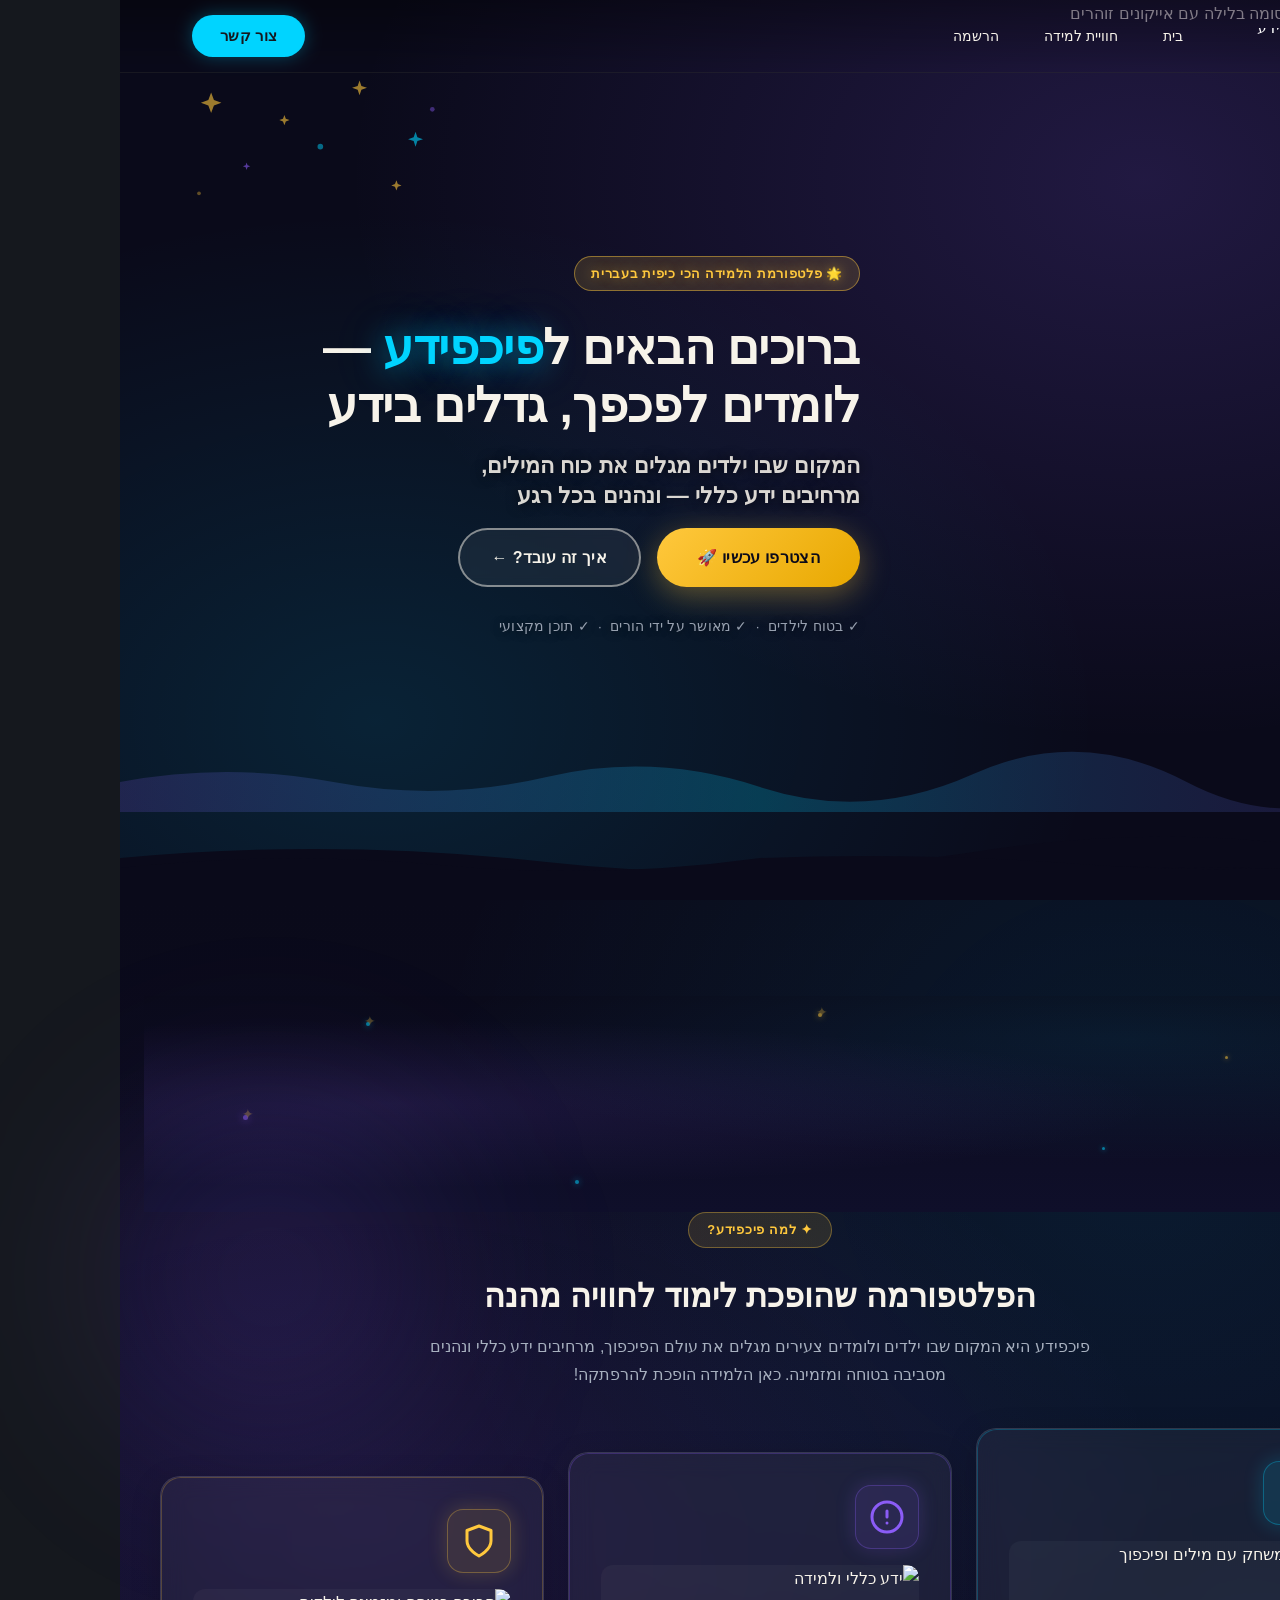
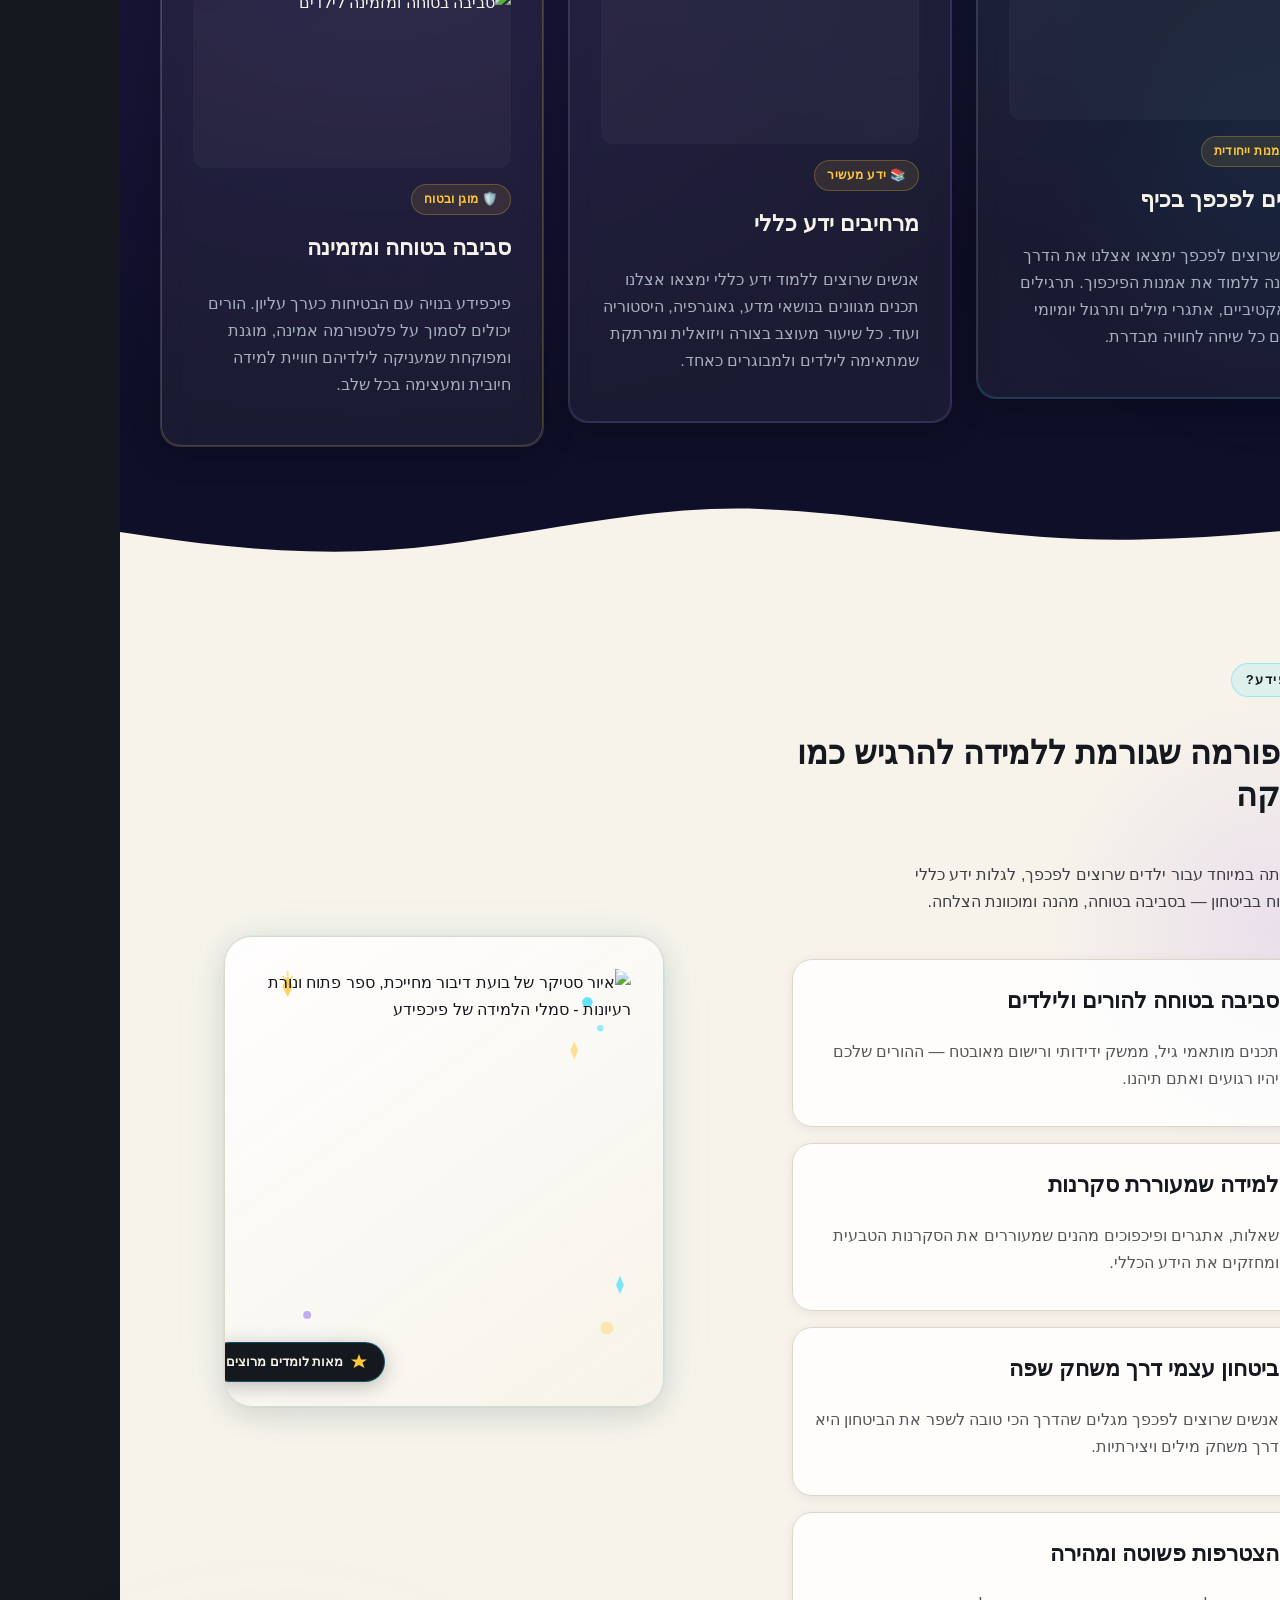
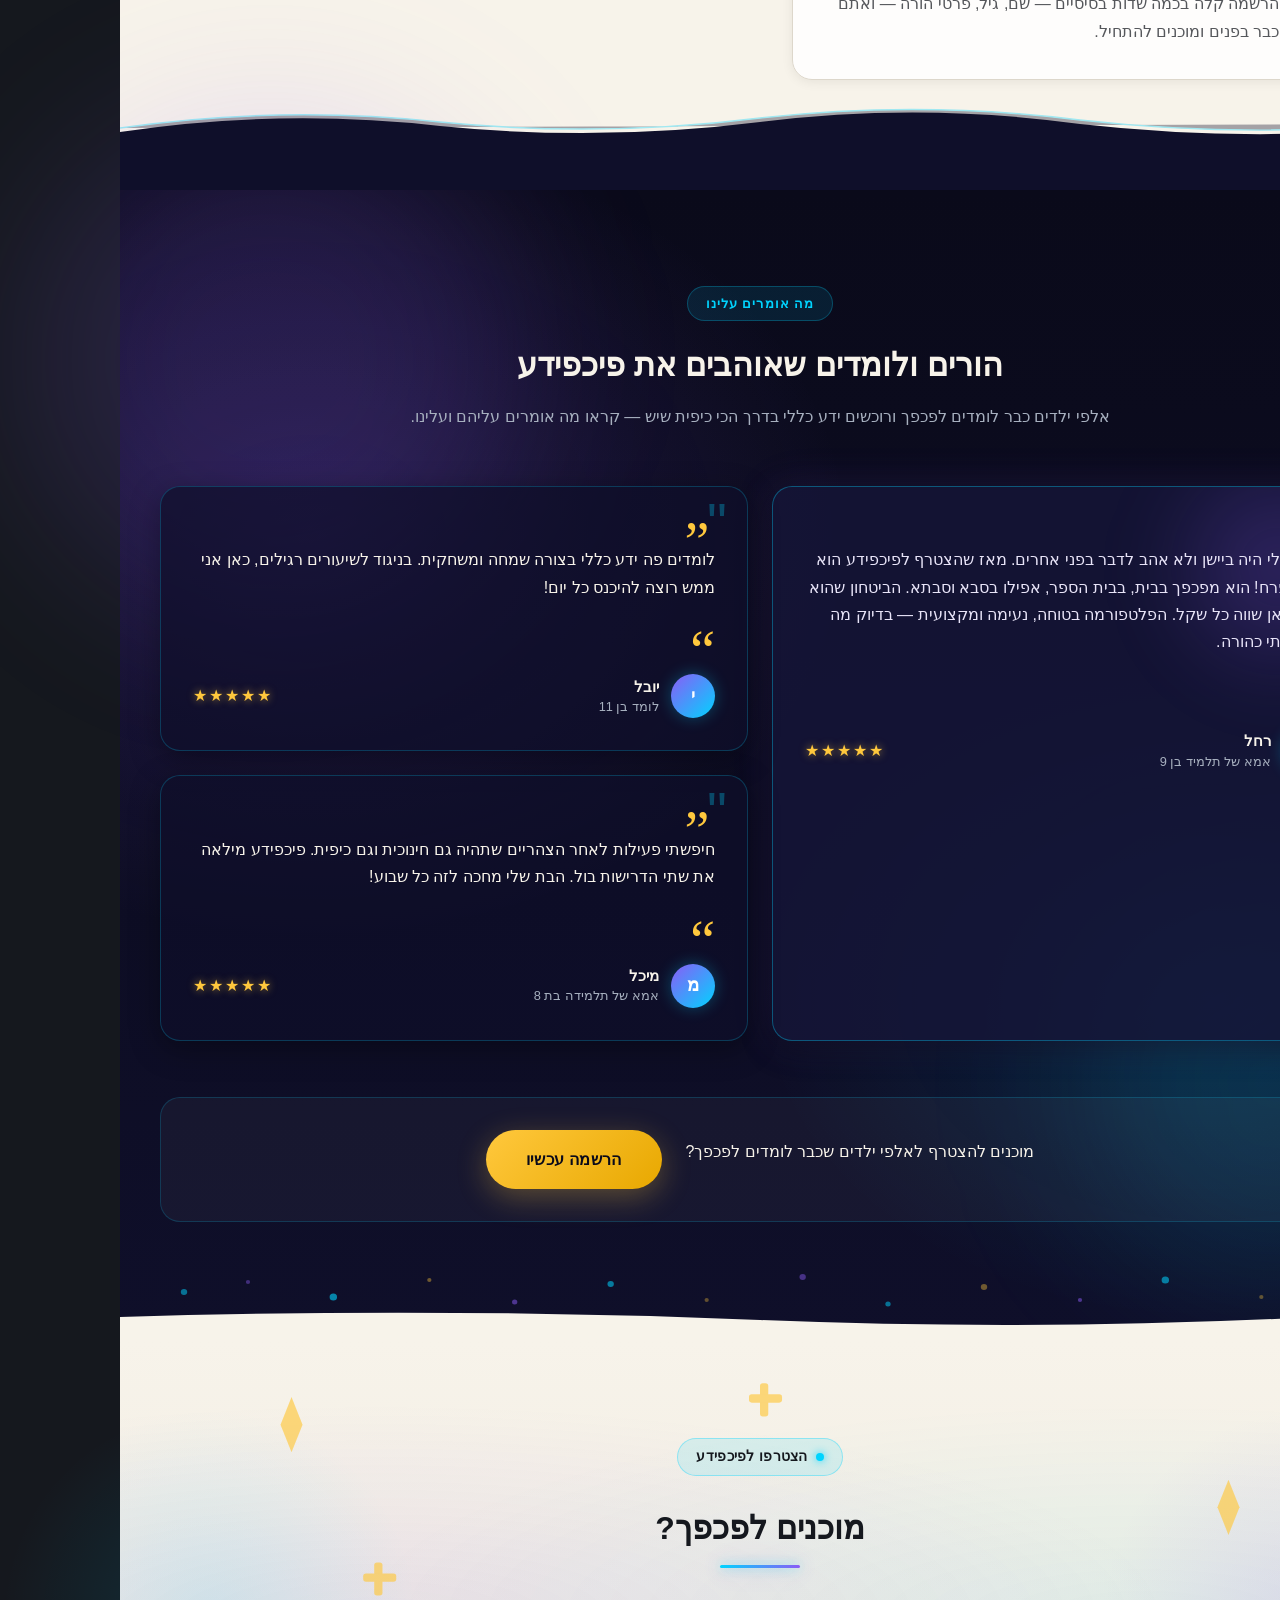
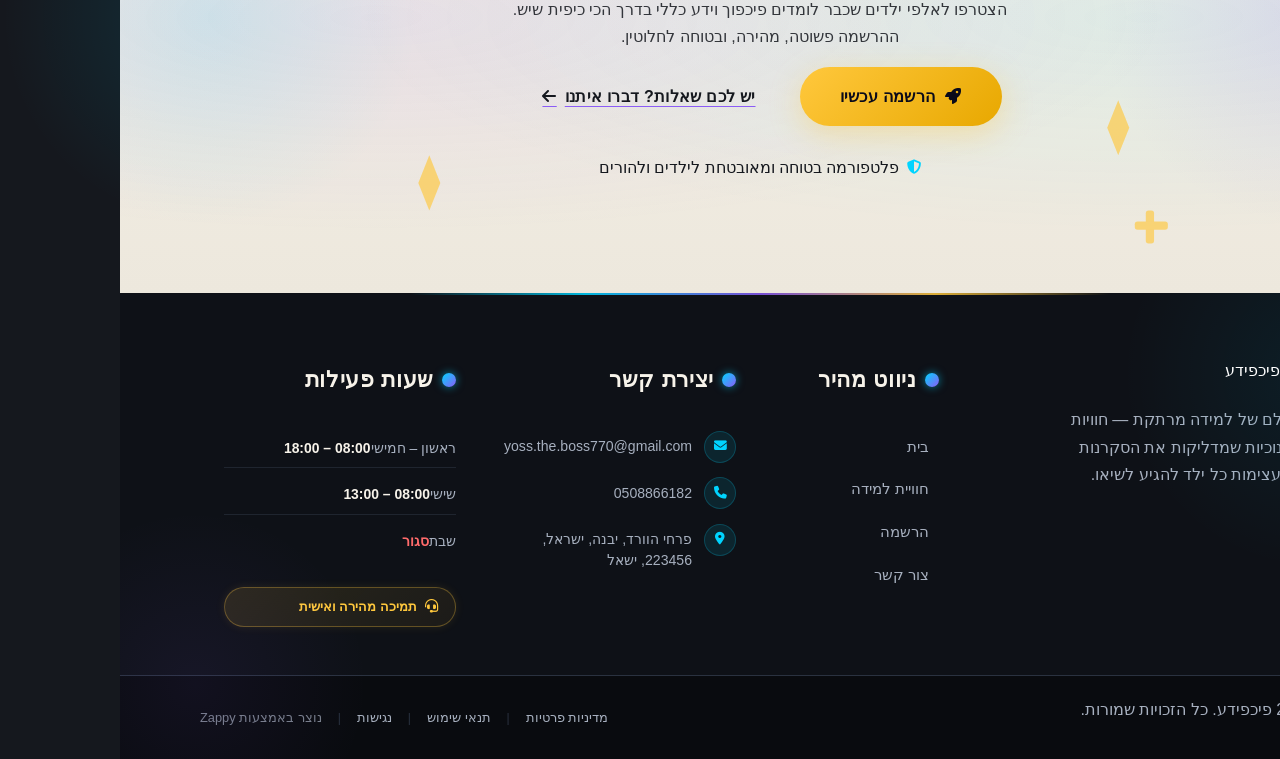
==== commit 4ba83455: "Background sync: Progressive GitHub Sync" ====
--- a/public/index.html
+++ b/public/index.html
@@ -1 +1 @@
-<!doctype html><html dir="rtl" lang="he"><head><meta charset="UTF-8"><meta content="width=device-width,initial-scale=1" name="viewport"><meta content="index, follow" name="robots"><title>אנשים שרוצים לפכפך — פיכפידע</title><meta content="פיכפידע היא הפלטפורמה המהנה לילדים שרוצים לפכפך ולרכוש ידע כללי בעברית. הצטרפו לאלפי לומדים שכבר גילו את הכיף שבלמידה!" name="description"><meta content="אנשים שרוצים לפכפך, פלטפורמת למידה לילדים, ידע כללי לילדים, לימוד עברית לילדים, פיכפידע" name="keywords"><link href="/assets/favicon.ico" rel="icon" type="image/x-icon"><link href="/assets/favicon-16x16.png" rel="icon" type="image/png" sizes="16x16"><link href="/assets/favicon-32x32.png" rel="icon" type="image/png" sizes="32x32"><link href="/assets/favicon-48x48.png" rel="icon" type="image/png" sizes="48x48"><link href="/assets/favicon-192x192.png" rel="icon" type="image/png" sizes="192x192"><link href="/assets/favicon-512x512.png" rel="icon" type="image/png" sizes="512x512"><link href="/assets/apple-touch-icon.png" rel="apple-touch-icon"><script>!function(){"use strict";var t="491711c3-ab0c-4a78-a093-c30a6e8c3a14",e="https://api.zappy5.com/api/analytics/track",a=18e5,n=2592e6,o=!0,i=!0,r=!0;var s=function(){var e="zappy_visitor_"+t,a=null;try{if(a=localStorage.getItem(e)){var o=JSON.parse(a),i=Date.now();if(i-o.created<n)return o.lastSeen=i,localStorage.setItem(e,JSON.stringify(o)),o.id}}catch(t){console.warn("Zappy Analytics: LocalStorage not available")}var r="zv_"+Date.now()+"_"+Math.random().toString(36).substr(2,9);try{localStorage.setItem(e,JSON.stringify({id:r,created:Date.now(),lastSeen:Date.now()}))}catch(t){}return r}(),c=function(){var e="zappy_session_"+t,n=null;try{if(n=sessionStorage.getItem(e)){var o=JSON.parse(n),i=Date.now();if(i-o.timestamp<a)return o.timestamp=i,sessionStorage.setItem(e,JSON.stringify(o)),o.id}}catch(t){console.warn("Zappy Analytics: SessionStorage not available")}var r="zs_"+Date.now()+"_"+Math.random().toString(36).substr(2,9);try{sessionStorage.setItem(e,JSON.stringify({id:r,timestamp:Date.now()}))}catch(t){}return r}();function l(a,n){n=n||{};var o={website_id:t,event_type:a,page_path:window.location.pathname,referrer:document.referrer||"direct",visitor_id:s,session_id:c,metadata:n};if(navigator.sendBeacon){var i=new Blob([JSON.stringify(o)],{type:"application/json"});navigator.sendBeacon(e,i)}else fetch(e,{method:"POST",headers:{"Content-Type":"application/json"},body:JSON.stringify(o),keepalive:!0}).catch(function(t){console.warn("Zappy Analytics: Failed to track event",t)})}o&&l("pageview",{title:document.title,url:window.location.href}),i&&document.addEventListener("click",function(t){var e=t.target;if("BUTTON"===e.tagName||e.closest("button")){var a="BUTTON"===e.tagName?e:e.closest("button");l("click",{element:"button",text:a.textContent.trim().substring(0,100),id:a.id||null,class:a.className||null})}else if("A"===e.tagName||e.closest("a")){var n="A"===e.tagName?e:e.closest("a");l("navigation",{element:"link",text:n.textContent.trim().substring(0,100),href:n.href,external:n.hostname!==window.location.hostname})}},!0),r&&document.addEventListener("submit",function(t){var e=t.target;l("form_submit",{form_id:e.id||null,form_name:e.name||null,form_action:e.action||null,form_method:e.method||"GET"})},!0);var m=Date.now();window.addEventListener("beforeunload",function(){l("page_unload",{time_on_page:Math.floor((Date.now()-m)/1e3),page_path:window.location.pathname})}),window.zappyAnalytics={track:l,getVisitorId:function(){return s},getSessionId:function(){return c}}}()</script><meta content="אנשים שרוצים לפכפך — פיכפידע" property="og:title"><meta content="פיכפידע היא הפלטפורמה המהנה לילדים שרוצים לפכפך ולרכוש ידע כללי בעברית. הצטרפו לאלפי לומדים שכבר גילו את הכיף שבלמידה!" property="og:description"><meta content="summary_large_image" name="twitter:card"><meta content="אנשים שרוצים לפכפך — פיכפידע" name="twitter:title"><meta content="פיכפידע היא הפלטפורמה המהנה לילדים שרוצים לפכפך ולרכוש ידע כללי בעברית. הצטרפו לאלפי לומדים שכבר גילו את הכיף שבלמידה!" name="twitter:description"><script type="application/ld+json">{"@context":"https://schema.org","@graph":[{"@type":"LocalBusiness","@id":"https://fikfide.zappy5.app#organization","name":"פיכפידע","url":"https://fikfide.zappy5.app","description":"Pikpida is a fun and educational Hebrew-language platform where children and young learners come to master 'pikpuk' (a playful form of speech or wordplay) and gain general knowledge. The brand has a youthful, energetic, and trustworthy personality, aiming to attract parents and kids with a reliable and inviting online presence. The platform includes a registration form collecting basic personal and parental details, emphasizing safety and credibility.","address":{"@type":"PostalAddress","streetAddress":"פרחי בוורד, יבנה, ישרל, 223456, ישאל"},"contactPoint":[{"@type":"ContactPoint","contactType":"customer service","email":"yoss.the.boss770@gmail.com","telephone":"0505866640"}]},{"@type":"WebSite","@id":"https://fikfide.zappy5.app#website","url":"https://fikfide.zappy5.app","name":"פיכפידע","publisher":{"@id":"https://fikfide.zappy5.app#organization"}}]}</script><meta content="website" property="og:type"><meta content="he_IL" property="og:locale"><link href="https://cdnjs.cloudflare.com/ajax/libs/font-awesome/6.4.0/css/all.min.css" rel="stylesheet"><style>.skip-link{position:absolute;top:0;left:0;transform:translateY(-200%);padding:12px 18px;background:var(--bg-dark,#1a1a1a);color:var(--text-light,#fff);font-weight:600;border-radius:0 0 8px 0;z-index:10000}.skip-link:focus{transform:none;outline:2px solid var(--ring,#fff);outline-offset:2px}:focus-visible{outline:2px solid var(--ring,currentColor);outline-offset:3px}</style><link href="/assets/favicon.ico" rel="icon" type="image/x-icon"><link href="/assets/favicon-16x16.png" rel="icon" type="image/png" sizes="16x16"><link href="/assets/favicon-32x32.png" rel="icon" type="image/png" sizes="32x32"><link href="/assets/favicon-48x48.png" rel="icon" type="image/png" sizes="48x48"><link href="/assets/favicon-192x192.png" rel="icon" type="image/png" sizes="192x192"><link href="/assets/favicon-512x512.png" rel="icon" type="image/png" sizes="512x512"><link href="/assets/apple-touch-icon.png" rel="apple-touch-icon"><link href="https://cdn.jsdelivr.net/npm/vanilla-cookieconsent@3/dist/cookieconsent.css" rel="stylesheet"><script src="https://cdn.jsdelivr.net/npm/vanilla-cookieconsent@3/dist/cookieconsent.umd.js"></script><script src="https://cdn.jsdelivr.net/gh/mickidum/acc_toolbar/acctoolbar/acctoolbar.min.js"></script><link href="/styles.css" rel="stylesheet"><style id="zappy-dropdown-submenu-styles">#navMenu li:has(.sub-menu),.nav-menu li:has(.sub-menu),.navbar li:has(.sub-menu),nav li:has(.sub-menu){position:relative}#navMenu .sub-menu,.nav-menu .sub-menu,.navbar .sub-menu,nav .sub-menu{display:block!important;position:absolute!important;top:100%;left:0;min-width:220px;background:#fff;border-radius:8px;box-shadow:0 8px 25px rgba(0,0,0,.15);padding:8px 0;opacity:0;visibility:hidden;transform:translateY(10px);transition:all .3s ease;z-index:1000;list-style:none;pointer-events:none}#navMenu li:hover>.sub-menu,.nav-menu li:hover>.sub-menu,.navbar li:hover>.sub-menu,nav li:hover>.sub-menu{opacity:1!important;visibility:visible!important;transform:translateY(0)!important;pointer-events:auto!important}.sub-menu li{list-style:none;margin:0;padding:0}.sub-menu a{display:block!important;padding:10px 16px!important;color:var(--text-dark,#333)!important;font-weight:500;text-decoration:none;white-space:nowrap;transition:background-color .2s}.sub-menu .zappy-nav-child>a{padding-left:28px!important;font-size:.9em!important;opacity:.85!important}[dir=rtl] .sub-menu .zappy-nav-child>a,html[lang=ar] .sub-menu .zappy-nav-child>a,html[lang=he] .sub-menu .zappy-nav-child>a{padding-left:10px!important;padding-right:28px!important}.sub-menu .zappy-nav-parent>a{font-weight:600!important}.sub-menu a:hover{background-color:#f5f5f5}[dir=rtl] .nav-menu .sub-menu,[dir=rtl] .navbar .sub-menu,[dir=rtl] nav .sub-menu,html[lang=ar] .nav-menu .sub-menu,html[lang=ar] .navbar .sub-menu,html[lang=ar] nav .sub-menu,html[lang=he] .nav-menu .sub-menu,html[lang=he] .navbar .sub-menu,html[lang=he] nav .sub-menu{left:auto!important;right:0!important}.sub-menu:empty,.sub-menu:not(:has(li)):not(:has(> a)),.sub-menu:not(:has(li:not(.zappy-hidden-menu-item))):not(:has(> a)){display:none!important;opacity:0!important;visibility:hidden!important;pointer-events:none!important}li:has(.menu-group-title):hover>.sub-menu{opacity:1!important;visibility:visible!important;transform:translateY(0)!important;pointer-events:auto!important}#navMenu>li>.menu-group-title,.nav-menu>li>.menu-group-title{display:inline-block;padding:.5rem 1rem;cursor:default;user-select:none}@media (max-width:768px){#navMenu .sub-menu,.nav-menu .sub-menu,.navbar .sub-menu,nav .sub-menu{position:static!important;transform:none!important;box-shadow:none!important;background:0 0!important;max-height:0;overflow:hidden;opacity:0;visibility:hidden;transition:max-height .3s ease,opacity .3s ease;padding:0!important;border-radius:0!important}#navMenu .sub-menu.mobile-expanded,.nav-menu .sub-menu.mobile-expanded,.navbar .sub-menu.mobile-expanded{max-height:none!important;overflow-y:visible!important;opacity:1!important;visibility:visible!important;padding:8px 0 8px 16px!important}[dir=rtl] .sub-menu.mobile-expanded,html[lang=he] .sub-menu.mobile-expanded{padding:8px 16px 8px 0!important}#navMenu li:hover>.sub-menu,.nav-menu li:hover>.sub-menu,.navbar li:hover>.sub-menu,nav li:hover>.sub-menu{opacity:0;visibility:hidden;pointer-events:none}#navMenu li>.sub-menu.mobile-expanded,.nav-menu li>.sub-menu.mobile-expanded,.navbar li>.sub-menu.mobile-expanded,nav li>.sub-menu.mobile-expanded{opacity:1!important;visibility:visible!important;pointer-events:auto!important}#navMenu li:has(.sub-menu),.nav-menu li:has(.sub-menu),.navbar li:has(.sub-menu),nav li:has(.sub-menu){display:flex!important;flex-wrap:wrap!important;align-items:center!important;position:relative!important;min-height:44px!important}#navMenu li:has(.sub-menu)>a,.nav-menu li:has(.sub-menu)>a,.navbar li:has(.sub-menu)>a,nav li:has(.sub-menu)>a{flex:1!important;min-width:0!important}#navMenu li:has(.sub-menu)>.menu-group-title,.nav-menu li:has(.sub-menu)>.menu-group-title,.navbar li:has(.sub-menu)>.menu-group-title,nav li:has(.sub-menu)>.menu-group-title{flex:1!important;min-width:0!important;padding:0!important;line-height:inherit!important}#navMenu li:has(.sub-menu)>.sub-menu,.nav-menu li:has(.sub-menu)>.sub-menu,.navbar li:has(.sub-menu)>.sub-menu,nav li:has(.sub-menu)>.sub-menu{flex-basis:100%!important;width:100%!important}#navMenu li:has(.sub-menu)>a [class*=arrow],#navMenu li:has(.sub-menu)>a [class*=chevron],.nav-menu li:has(.sub-menu)>a .fa-angle-down,.nav-menu li:has(.sub-menu)>a .fa-chevron-down,.nav-menu li:has(.sub-menu)>a [class*=arrow],.nav-menu li:has(.sub-menu)>a [class*=chevron],nav li:has(.sub-menu)>a [class*=arrow],nav li:has(.sub-menu)>a [class*=chevron]{display:none!important;visibility:hidden!important}.mobile-submenu-toggle{display:flex!important;align-items:center!important;justify-content:center!important;width:44px!important;height:auto!important;background:0 0!important;border:none!important;cursor:pointer!important;color:var(--text-light)!important;position:static!important;flex-shrink:0!important;align-self:stretch!important;z-index:2!important;padding:0!important;margin:0!important}.mobile-submenu-toggle::after{content:''!important;width:0!important;height:0!important;border-left:6px solid transparent!important;border-right:6px solid transparent!important;border-top:7px solid currentColor!important;transition:transform .3s ease!important}.mobile-submenu-toggle.expanded::after{transform:rotate(180deg)!important}.sub-menu a{padding:10px 0!important;display:block!important;color:var(--text-light)!important;white-space:normal!important}.sub-menu .zappy-nav-child>a{padding-left:28px!important;font-size:.9em!important;opacity:.85!important}[dir=rtl] .sub-menu .zappy-nav-child>a,html[lang=ar] .sub-menu .zappy-nav-child>a,html[lang=he] .sub-menu .zappy-nav-child>a{padding-left:0!important;padding-right:28px!important}.sub-menu .zappy-nav-parent>a{font-weight:600!important}#navMenu.active,.nav-menu.active{max-width:100vw!important;overflow-x:hidden!important;box-sizing:border-box!important}.navbar .sub-menu li a,.zappy-products-dropdown .sub-menu a,nav.navbar .sub-menu li a{color:var(--text-light)!important}}@media (min-width:769px){.mobile-submenu-toggle{display:none!important}}</style><style id="zappy-widget-visibility">html[dir=rtl] .whatsapp-float{right:20px!important;left:auto!important}html:not([dir]) .whatsapp-float,html[dir=ltr] .whatsapp-float{left:20px!important;right:auto!important}html[dir=rtl] #mic-access-tool-general-button,html[dir=rtl] #mic-init-access-tool #mic-access-tool-general-button,html[dir=rtl] #mic-init-access-tool .mic-access-tool-general-button,html[dir=rtl] ._access-icon,html[dir=rtl] .mic-access-tool-general-button{left:20px!important;right:auto!important}html:not([dir]) #mic-access-tool-general-button,html:not([dir]) #mic-init-access-tool #mic-access-tool-general-button,html:not([dir]) #mic-init-access-tool .mic-access-tool-general-button,html:not([dir]) ._access-icon,html:not([dir]) .mic-access-tool-general-button,html[dir=ltr] #mic-access-tool-general-button,html[dir=ltr] #mic-init-access-tool #mic-access-tool-general-button,html[dir=ltr] #mic-init-access-tool .mic-access-tool-general-button,html[dir=ltr] ._access-icon,html[dir=ltr] .mic-access-tool-general-button{right:20px!important;left:auto!important}@media (max-width:768px){.whatsapp-float{display:flex!important}}@media (min-width:769px){.whatsapp-float{display:flex!important}}@media (max-width:768px){#mic-access-tool-general-button,#mic-init-access-tool #mic-access-tool-general-button,#mic-init-access-tool .mic-access-tool-general-button,._access-icon,.mic-access-tool-general-button{display:flex!important;visibility:visible!important;opacity:1!important;pointer-events:auto!important}#mic-access-tool-box.opened-mic-access-tool,#mic-init-access-tool #mic-access-tool-box.opened-mic-access-tool,.mic-access-tool-box.opened-mic-access-tool{visibility:visible!important;opacity:1!important;pointer-events:auto!important}}@media (min-width:769px){#mic-access-tool-general-button,#mic-init-access-tool #mic-access-tool-general-button,#mic-init-access-tool .mic-access-tool-general-button,._access-icon,.mic-access-tool-general-button{display:flex!important;visibility:visible!important;opacity:1!important;pointer-events:auto!important}#mic-access-tool-box.opened-mic-access-tool,#mic-init-access-tool #mic-access-tool-box.opened-mic-access-tool,.mic-access-tool-box.opened-mic-access-tool{visibility:visible!important;opacity:1!important;pointer-events:auto!important}}</style></head><body><a href="#main" class="skip-link">דלג לתוכן הראשי</a><nav class="navbar" dir="rtl"><button aria-label="Menu" class="mobile-toggle" id="mobileToggle"><svg viewBox="0 0 24 24" fill="none" height="24" width="24" class="hamburger-icon"><path d="M3 12h18M3 6h18M3 18h18" stroke="currentColor" stroke-width="2" stroke-linecap="round"></path></svg> <svg viewBox="0 0 24 24" fill="none" height="24" width="24" class="close-icon" style="display:none"><path d="M18 6L6 18M6 6l12 12" stroke="currentColor" stroke-width="2" stroke-linecap="round"></path></svg></button> <button aria-label="Call" class="phone-header-btn" data-phone="0505866640"><svg viewBox="0 0 24 24" fill="currentColor" height="20" width="20"><path d="M22 16.92v3a2 2 0 0 1-2.18 2 19.79 19.79 0 0 1-8.63-3.07 19.5 19.5 0 0 1-6-6 19.79 19.79 0 0 1-3.07-8.67A2 2 0 0 1 4.11 2h3a2 2 0 0 1 2 1.72 12.84 12.84 0 0 0 .7 2.81 2 2 0 0 1-.45 2.11L8.09 9.91a16 16 0 0 0 6 6l1.27-1.27a2 2 0 0 1 2.11-.45 12.84 12.84 0 0 0 2.81.7A2 2 0 0 1 22 16.92z"></path></svg></button><div class="nav-container"><div class="nav-right-group"><div class="nav-brand"><a href="/" class="logo-link"><img alt="פיכפידע" src="/assets/site-----image-1.webp" class="logo"></a></div><ul class="nav-menu" id="navMenu"><li><a href="/">בית</a></li><li><a href="/learning-experience">חוויית למידה</a></li><li><a href="/registration">הרשמה</a></li></ul></div><div class="nav-cta-container"><a href="/contact" class="nav-cta-btn">צור קשר</a></div></div></nav><script>window.addEventListener("load",function(){const e=document.querySelector(".navbar, nav, header");if(!e)return void console.log("[Navbar] Navbar element not found");let t=document.getElementById("mobileToggle")||document.querySelector(".mobile-toggle")||document.querySelector(".hamburger")||document.querySelector(".hamburger-menu")||document.querySelector(".menu-toggle")||document.querySelector(".burger-menu")||document.querySelector('[aria-label="Menu"]')||document.querySelector('[aria-label="תפריט"]');const n=document.querySelector(".phone-header-btn"),o=window.getComputedStyle(e);let r=o.backgroundColor;if(console.log("[Navbar] Initial navbar background:",r),"transparent"===r||"rgba(0, 0, 0, 0)"===r||r.startsWith("rgba")&&r.includes(", 0)")){const e=o.backgroundImage;if(e&&"none"!==e)console.log("[Navbar] Navbar has background image/gradient, using dark text"),r="rgb(240, 240, 240)";else{const e=window.getComputedStyle(document.body).backgroundColor;console.log("[Navbar] Navbar transparent, using body background:",e),r=e}}const a=r.match(/\d+/g);if(a&&a.length>=3){const e=(.299*parseInt(a[0])+.587*parseInt(a[1])+.114*parseInt(a[2]))/255;console.log("[Navbar] Mobile button colors preserved from Claude CSS (luminance:",e.toFixed(2)+")");const o=document.createElement("style");o.id="zappy-mobile-nav-fix";document.documentElement.lang;document.documentElement.dir,o.textContent='\n        /* Hide mobile buttons on desktop, show only on mobile */\n        @media (min-width: 769px) {\n          .mobile-toggle,\n          .phone-header-btn {\n            display: none !important;\n          }\n        }\n        \n        /* Show and position mobile buttons correctly on mobile */\n        @media (max-width: 768px) {\n          .navbar,\n          nav.navbar {\n            min-height: 70px !important;\n          }\n\n          .mobile-toggle,\n          .phone-header-btn {\n            position: absolute !important;\n            top: 0 !important;\n            bottom: 0 !important;\n            margin-top: auto !important;\n            margin-bottom: auto !important;\n            transform: none !important;\n            z-index: 1001 !important;\n            display: flex !important;\n            align-items: center !important;\n            justify-content: center !important;\n            width: 36px !important;\n            height: 36px !important;\n            border-radius: 50% !important;\n            border: none !important;\n            cursor: pointer !important;\n            padding: 6px !important;\n            background: none !important;\n            color: var(--nav-text, var(--text-light)) !important;\n            touch-action: manipulation !important;\n            -webkit-tap-highlight-color: transparent !important;\n          }\n\n          html[data-zappy-site-type="ecommerce"] .phone-header-btn,\n          body[data-zappy-site-type="ecommerce"] .phone-header-btn,\n          html[data-zappy-site-type="ecommerce"] header .phone-header-btn,\n          html[data-zappy-site-type="ecommerce"] nav .phone-header-btn {\n            display: none !important;\n            visibility: hidden !important;\n            width: 0 !important;\n            height: 0 !important;\n            min-width: 0 !important;\n            overflow: hidden !important;\n          }\n          \n          /* LTR positioning (default): hamburger LEFT, phone RIGHT */\n          html:not([dir="rtl"]):not([lang="he"]):not([lang="ar"]) .mobile-toggle,\n          html[dir="ltr"] .mobile-toggle {\n            left: 12px !important;\n            right: auto !important;\n          }\n          html:not([dir="rtl"]):not([lang="he"]):not([lang="ar"]) .phone-header-btn,\n          html[dir="ltr"] .phone-header-btn {\n            right: 12px !important;\n            left: auto !important;\n          }\n          \n          /* RTL positioning: hamburger RIGHT, phone LEFT */\n          html[dir="rtl"] .mobile-toggle,\n          html[lang="he"] .mobile-toggle,\n          html[lang="ar"] .mobile-toggle {\n            right: 12px !important;\n            left: auto !important;\n          }\n          html[dir="rtl"] .phone-header-btn,\n          html[lang="he"] .phone-header-btn,\n          html[lang="ar"] .phone-header-btn {\n            left: 12px !important;\n            right: auto !important;\n          }\n          \n          /* CRITICAL: Ensure nav-container has min-height on mobile */\n          /* All children are positioned absolutely/fixed on mobile, so height:auto collapses to 0 */\n          .nav-container {\n            min-height: 70px !important;\n            position: relative !important;\n          }\n          \n          /* Ensure SVG icons are properly sized and inherit color */\n          .mobile-toggle svg,\n          .phone-header-btn svg {\n            width: 24px !important;\n            height: 24px !important;\n            /* Don\'t force display - let JavaScript control hamburger/close toggle */\n          }\n          \n          /* Reset nav-cta-container on mobile - remove desktop box-shadow/padding */\n          /* that creates a visible ghost box when CTA button is hidden */\n          .nav-cta-container {\n            box-shadow: none !important;\n            padding: 0 !important;\n          }\n          \n          /* Hide nav-cta-container entirely on mobile when there\'s no lang-switcher */\n          /* (only the CTA button is inside, and it\'s hidden on mobile) */\n          .nav-cta-container:not(:has(.lang-switcher)) {\n            display: none !important;\n          }\n          \n          /* CRITICAL: Prevent hero image fade gradient from bleeding over headline text */\n          /* The .image-fade-gradient has bottom: -30px (extends below parent) */\n          /* On mobile stacked layout, this overlaps the h1 text below the image */\n          .hero-image-column {\n            overflow: hidden !important;\n          }\n          .image-fade-gradient {\n            bottom: 0 !important;\n          }\n          \n          /* Hide desktop language switcher on mobile - hamburger menu handles it */\n          /* High specificity to override stored CSS */\n          .lang-switcher,\n          .nav-cta-container .lang-switcher,\n          .nav-container .lang-switcher,\n          .navbar .lang-switcher,\n          .navbar .nav-cta-container .lang-switcher {\n            display: none !important;\n          }\n        }\n      ';const r=document.getElementById("zappy-mobile-nav-fix");r&&r.remove(),document.head.appendChild(o),console.log("[Navbar] Critical CSS injected for mobile nav positioning");const i=window.innerWidth<=768;if(t){const e=t.querySelector(".hamburger-icon"),n=t.querySelector(".close-icon");e&&(e.style.setProperty("width","24px","important"),e.style.setProperty("height","24px","important"),e.style.setProperty("display","block","important")),n&&(n.style.setProperty("width","24px","important"),n.style.setProperty("height","24px","important"),n.style.setProperty("display","none","important")),i?(t.style.setProperty("position","absolute","important"),t.style.setProperty("top","0","important"),t.style.setProperty("bottom","0","important"),t.style.setProperty("margin-top","auto","important"),t.style.setProperty("margin-bottom","auto","important"),t.style.setProperty("transform","none","important"),t.style.setProperty("z-index","1001","important"),t.style.removeProperty("left"),t.style.removeProperty("right"),console.log("[Navbar] Mobile toggle positioning applied (mobile viewport)")):(t.style.removeProperty("position"),t.style.removeProperty("top"),t.style.removeProperty("transform"),t.style.removeProperty("z-index"),t.style.removeProperty("left"),t.style.removeProperty("right"),console.log("[Navbar] Desktop viewport - cleared mobile toggle inline positioning"))}if(n){const e=n.querySelector("svg");e&&(e.style.width="24px",e.style.height="24px",e.setAttribute("width","24"),e.setAttribute("height","24")),i?(n.style.setProperty("position","absolute","important"),n.style.setProperty("top","0","important"),n.style.setProperty("bottom","0","important"),n.style.setProperty("margin-top","auto","important"),n.style.setProperty("margin-bottom","auto","important"),n.style.setProperty("transform","none","important"),n.style.setProperty("z-index","1001","important"),n.style.removeProperty("left"),n.style.removeProperty("right"),console.log("[Navbar] Phone button positioning applied (mobile viewport)")):(n.style.removeProperty("position"),n.style.removeProperty("top"),n.style.removeProperty("transform"),n.style.removeProperty("z-index"),n.style.removeProperty("left"),n.style.removeProperty("right"),console.log("[Navbar] Desktop viewport - cleared phone button inline positioning"))}}else console.log("[Navbar] Could not parse background color:",r);t=document.getElementById("mobileToggle")||document.querySelector(".mobile-toggle")||document.querySelector(".hamburger")||document.querySelector(".hamburger-menu")||document.querySelector(".menu-toggle")||document.querySelector(".burger-menu")||document.querySelector('[aria-label="Menu"]')||document.querySelector('[aria-label="תפריט"]');const i=document.getElementById("navMenu")||document.querySelector(".nav-menu")||document.querySelector(".nav-links")||document.querySelector("nav ul:not(.submenu)");if(!t||!i)return void console.log("[Navbar] Mobile toggle or menu not found:",{toggle:!!t,menu:!!i});i.id||(i.id="navMenu"),console.log("[Navbar] Initializing mobile menu...");const l=t.cloneNode(!0);t.parentNode.replaceChild(l,t);var s=0;function p(e){var t=Date.now();t-s<300||(s=t,function(e){e.preventDefault(),e.stopPropagation();const t=l.querySelector(".hamburger-icon"),n=l.querySelector(".close-icon");i.classList.contains("active")?(i.classList.remove("active"),t&&t.style.setProperty("display","block","important"),n&&n.style.setProperty("display","none","important"),document.body.style.overflow="",console.log("[Navbar] Menu closed")):(i.classList.add("active"),t&&t.style.setProperty("display","none","important"),n&&n.style.setProperty("display","block","important"),document.body.style.overflow="hidden",console.log("[Navbar] Menu opened"))}(e))}l.addEventListener("click",p),l.addEventListener("touchend",p),i.querySelectorAll("a").forEach(function(e){e.addEventListener("click",function(){if("#"===this.getAttribute("href"))return;const e=l.querySelector(".hamburger-icon"),t=l.querySelector(".close-icon");i.classList.remove("active"),e&&e.style.setProperty("display","block","important"),t&&t.style.setProperty("display","none","important"),document.body.style.overflow="",console.log("[Navbar] Menu closed (link clicked)")})});var m=i.querySelectorAll(".dropdown-toggle");m.forEach(function(e){e.addEventListener("click",function(e){e.preventDefault(),e.stopPropagation();var t=this.closest(".nav-dropdown");t&&(t.parentNode.querySelectorAll(".nav-dropdown.open").forEach(function(e){e!==t&&e.classList.remove("open")}),t.classList.toggle("open"),console.log("[Navbar] Dropdown toggled:",t.classList.contains("open")?"open":"closed"))})}),document.addEventListener("click",function(e){e.target.closest(".nav-dropdown")||document.querySelectorAll(".nav-dropdown.open").forEach(function(e){e.classList.remove("open")})}),console.log("[Navbar] Dropdown handlers initialized for "+m.length+" dropdowns"),n&&n.addEventListener("click",function(){const e=document.querySelectorAll('a[href^="tel:"]'),t=e.length>0?e[0].getAttribute("href").replace("tel:",""):"0505866640";window.location.href="tel:"+t,console.log("[Navbar] Phone button clicked")}),console.log("[Navbar] Mobile menu initialized successfully")})</script><main id="main"><section class="index-hero-section" data-band-index="0" data-layout-spec="בית-hero" dir="rtl" data-hero-type="fullscreen-scrim"><div class="index-hero-bg"><img alt="סצנת למידה קסומה בלילה עם אייקונים זוהרים" src="/assets/site-index-hero-image-1.webp" data-context="Magical cinematic nighttime learning scene for Hebrew children educational platform. Dark deep space-like background with glowing neon cyan and violet light bulbs, floating speech bubbles with Hebrew letters, sparkling stars and knowledge icons (books, pencils, stars). A warm glowing atmosphere with deep navy and purple tones, neon cyan and gold accents, premium dark cinematic mood. Wide aspect ratio, full bleed, suitable as hero background. No people, focus on glowing educational motifs and magical atmosphere." data-placeholder="index-hero-image-1" height="700" loading="eager" width="1200" data-hero-bg="true" fetchpriority="high"></div><div class="index-hero-scrim" aria-hidden="true"></div><svg viewBox="0 0 300 220" xmlns="http://www.w3.org/2000/svg" aria-hidden="true" fill="none" class="index-hero-sparkles" data-no-icon-edit="true"><g opacity="0.7"><path d="M40 30 L43 22 L46 30 L54 33 L46 36 L43 44 L40 36 L32 33 Z" fill="#FFC83D"></path><path d="M200 15 L202 9 L204 15 L210 17 L204 19 L202 25 L200 19 L194 17 Z" fill="#FFC83D"></path><path d="M260 70 L262 64 L264 70 L270 72 L264 74 L262 80 L260 74 L254 72 Z" fill="#00D4FF"></path><path d="M120 50 L121.5 46 L123 50 L127 51.5 L123 53 L121.5 57 L120 53 L116 51.5 Z" fill="#FFC83D"></path><path d="M80 100 L81 97 L82 100 L85 101 L82 102 L81 105 L80 102 L77 101 Z" fill="#8B5CF6"></path><path d="M240 120 L241.5 116 L243 120 L247 121.5 L243 123 L241.5 127 L240 123 L236 121.5 Z" fill="#FFC83D"></path><circle cx="160" cy="80" r="3" fill="#00D4FF" opacity="0.8"></circle><circle cx="30" cy="130" r="2" fill="#FFC83D" opacity="0.6"></circle><circle cx="280" cy="40" r="2.5" fill="#8B5CF6" opacity="0.7"></circle></g></svg> <svg viewBox="0 0 1200 80" xmlns="http://www.w3.org/2000/svg" aria-hidden="true" data-no-icon-edit="true" preserveAspectRatio="none" class="index-hero-neon-wave"><defs><linearGradient id="waveGrad" x1="0%" x2="100%" y1="0%" y2="0%"><stop offset="0%" stop-color="#8B5CF6" stop-opacity="0.5"></stop><stop offset="50%" stop-color="#00D4FF" stop-opacity="0.6"></stop><stop offset="100%" stop-color="#8B5CF6" stop-opacity="0.4"></stop></linearGradient></defs><path d="M0,50 Q100,30 200,50 T400,45 T600,55 T800,42 T1000,50 T1200,44 L1200,80 L0,80 Z" fill="url(#waveGrad)" opacity="0.35"></path></svg><div class="index-hero-content"><div class="index-hero-inner"><span class="index-hero-badge">🌟 פלטפורמת הלמידה הכי כיפית בעברית</span><h1 class="index-hero-h1">ברוכים הבאים ל<span class="index-hero-brand">פיכפידע</span> —<br>לומדים לפכפך, גדלים בידע</h1><h3 class="index-hero-subtitle">המקום שבו ילדים מגלים את כוח המילים,<br>מרחיבים ידע כללי — ונהנים בכל רגע</h3><div class="index-hero-ctas"><a href="/register" class="index-hero-cta-primary">הצטרפו עכשיו 🚀</a> <a href="/learn" class="index-hero-cta-secondary">איך זה עובד? ←</a></div><p class="index-hero-trust">✓ בטוח לילדים &nbsp;·&nbsp; ✓ מאושר על ידי הורים &nbsp;·&nbsp; ✓ תוכן מקצועי</p></div></div><div class="index-hero-divider-wrapper"><svg viewBox="0 0 1200 90" xmlns="http://www.w3.org/2000/svg" aria-hidden="true" data-no-icon-edit="true" preserveAspectRatio="none"><defs><linearGradient id="dividerGlow" x1="0%" x2="100%" y1="0%" y2="0%"><stop offset="0%" stop-color="#8B5CF6" stop-opacity="0.18"></stop><stop offset="40%" stop-color="#00D4FF" stop-opacity="0.22"></stop><stop offset="100%" stop-color="#8B5CF6" stop-opacity="0.15"></stop></linearGradient></defs><path d="M0,48 Q200,28 400,52 T800,42 T1200,50 L1200,62 Q1000,54 800,58 T400,64 T0,60 Z" fill="#0A0A1A"></path><path d="M0,90 L0,58 Q150,40 300,55 T600,48 Q750,42 900,54 T1200,50 L1200,90 Z" fill="#0A0A1A"></path></svg></div></section><section class="index-features-section" data-band-index="1" data-layout-spec="בית-features" dir="rtl"><div class="index-features-section .ifs-particles" aria-hidden="true"><span class="ifs-particle ifs-p1"></span> <span class="ifs-particle ifs-p2"></span> <span class="ifs-particle ifs-p3"></span> <span class="ifs-particle ifs-p4"></span> <span class="ifs-particle ifs-p5"></span> <span class="ifs-particle ifs-p6"></span> <span class="ifs-particle ifs-p7"></span></div><div class="ifs-glow-blob ifs-blob-right" aria-hidden="true"></div><div class="ifs-glow-blob ifs-blob-left" aria-hidden="true"></div><div class="ifs-container"><div class="ifs-intro"><span class="ifs-badge">✦ למה פיכפידע?</span><h2 class="ifs-heading">הפלטפורמה שהופכת לימוד לחוויה מהנה</h2><p class="ifs-subtext">פיכפידע היא המקום שבו ילדים ולומדים צעירים מגלים את עולם הפיכפוך, מרחיבים ידע כללי ונהנים מסביבה בטוחה ומזמינה. כאן הלמידה הופכת להרפתקה!</p></div><div class="ifs-grid"><article class="ifs-card ifs-card-raised"><div class="ifs-card-glow ifs-glow-cyan" aria-hidden="true"></div><div class="ifs-icon-wrap ifs-icon-cyan"><svg viewBox="0 0 24 24" xmlns="http://www.w3.org/2000/svg" aria-hidden="true" fill="none" data-element-type="icon" data-icon-type="svg" height="36" width="36" stroke="currentColor" stroke-linecap="round" stroke-linejoin="round" stroke-width="2"><path d="M21 15a2 2 0 0 1-2 2H7l-4 4V5a2 2 0 0 1 2-2h14a2 2 0 0 1 2 2z"></path></svg></div><div class="ifs-card-img-wrap"><img alt="ילד משחק עם מילים ופיכפוך" src="/assets/site-index-features-image-1.webp" data-context="Colorful illustrated Hebrew speech bubble with playful letters and word games floating around a smiling cartoon child, dark cinematic background with glowing cyan accents, educational and fun atmosphere" data-placeholder="index-features-image-1" height="220" loading="lazy" width="400" decoding="async"></div><div class="ifs-card-body"><span class="ifs-trust-badge">🏆 מיומנות ייחודית</span><h3 class="ifs-card-title">לומדים לפכפך בכיף</h3><p class="ifs-card-text">אנשים שרוצים לפכפך ימצאו אצלנו את הדרך הכי מהנה ללמוד את אמנות הפיכפוך. תרגילים אינטראקטיביים, אתגרי מילים ותרגול יומיומי שהופכים כל שיחה לחוויה מבדרת.</p></div></article><article class="ifs-card ifs-card-center"><div class="ifs-card-glow ifs-glow-violet" aria-hidden="true"></div><div class="ifs-icon-wrap ifs-icon-violet"><svg viewBox="0 0 24 24" xmlns="http://www.w3.org/2000/svg" aria-hidden="true" fill="none" data-element-type="icon" data-icon-type="svg" height="36" width="36" stroke="currentColor" stroke-linecap="round" stroke-linejoin="round" stroke-width="2"><circle cx="12" cy="12" r="10"></circle><line x1="12" x2="12" y1="8" y2="12"></line><line x1="12" x2="12.01" y1="16" y2="16"></line></svg></div><div class="ifs-card-img-wrap"><img alt="ידע כללי ולמידה" src="/assets/site-index-features-image-2.webp" data-context="Glowing light bulb surrounded by floating knowledge icons - science, geography, history symbols - on a dark cinematic background with purple and gold accents, cartoon-style illustration for children education platform" data-placeholder="index-features-image-2" height="220" loading="lazy" width="400" decoding="async"></div><div class="ifs-card-body"><span class="ifs-trust-badge">📚 ידע מעשיר</span><h3 class="ifs-card-title">מרחיבים ידע כללי</h3><p class="ifs-card-text">אנשים שרוצים ללמוד ידע כללי ימצאו אצלנו תכנים מגוונים בנושאי מדע, גאוגרפיה, היסטוריה ועוד. כל שיעור מעוצב בצורה ויזואלית ומרתקת שמתאימה לילדים ולמבוגרים כאחד.</p></div></article><article class="ifs-card ifs-card-lowered"><div class="ifs-card-glow ifs-glow-gold" aria-hidden="true"></div><div class="ifs-icon-wrap ifs-icon-gold"><svg viewBox="0 0 24 24" xmlns="http://www.w3.org/2000/svg" aria-hidden="true" fill="none" data-element-type="icon" data-icon-type="svg" height="36" width="36" stroke="currentColor" stroke-linecap="round" stroke-linejoin="round" stroke-width="2"><path d="M12 22s8-4 8-10V5l-8-3-8 3v7c0 6 8 10 8 10z"></path></svg></div><div class="ifs-card-img-wrap"><img alt="סביבה בטוחה ומזמינה לילדים" src="/assets/site-index-features-image-3.webp" data-context="Warm welcoming digital classroom scene with cartoon children in a safe glowing environment, shield and star symbols indicating safety and trust, dark cinematic background with warm gold tones, educational platform for kids" data-placeholder="index-features-image-3" height="220" loading="lazy" width="400" decoding="async"></div><div class="ifs-card-body"><span class="ifs-trust-badge">🛡️ מוגן ובטוח</span><h3 class="ifs-card-title">סביבה בטוחה ומזמינה</h3><p class="ifs-card-text">פיכפידע בנויה עם הבטיחות כערך עליון. הורים יכולים לסמוך על פלטפורמה אמינה, מוגנת ומפוקחת שמעניקה לילדיהם חוויית למידה חיובית ומעצימה בכל שלב.</p></div></article></div></div><div class="ifs-divider-wrapper"><svg viewBox="0 0 1440 90" xmlns="http://www.w3.org/2000/svg" aria-hidden="true" data-no-icon-edit="true" preserveAspectRatio="none"><path d="M0,90 L0,55 C120,72 240,82 360,68 C480,54 600,28 720,32 C840,36 960,58 1080,62 C1200,66 1320,52 1440,44 L1440,90 Z" fill="var(--bg-light)"></path></svg></div></section><section class="index-benefits-section" data-band-index="2" data-layout-spec="בית-benefits" dir="rtl"><div class="index-benefits-glow-blob" aria-hidden="true"></div><div class="index-benefits-container"><div class="index-benefits-content"><span class="index-benefits-eyebrow">למה פיכפידע?</span><h2 class="index-benefits-heading">הפלטפורמה שגורמת ללמידה להרגיש כמו הרפתקה</h2><p class="index-benefits-intro">פיכפידע נבנתה במיוחד עבור ילדים שרוצים לפכפך, לגלות ידע כללי מרתק ולצמוח בביטחון — בסביבה בטוחה, מהנה ומוכוונת הצלחה.</p><ul class="index-benefits-list"><li class="index-benefits-capsule"><div class="index-benefits-icon-dot"><svg viewBox="0 0 22 22" xmlns="http://www.w3.org/2000/svg" aria-hidden="true" fill="none" data-element-type="icon" data-icon-type="svg" height="22" width="22"><circle cx="11" cy="11" r="10" stroke="var(--primary)" stroke-width="2"></circle><path d="M7 11.5l2.8 2.8L15 8" stroke="var(--primary)" stroke-width="2" stroke-linecap="round" stroke-linejoin="round"></path></svg></div><div class="index-benefits-capsule-text"><h3>סביבה בטוחה להורים ולילדים</h3><p>תכנים מותאמי גיל, ממשק ידידותי ורישום מאובטח — ההורים שלכם יהיו רגועים ואתם תיהנו.</p></div></li><li class="index-benefits-capsule"><div class="index-benefits-icon-dot"><svg viewBox="0 0 22 22" xmlns="http://www.w3.org/2000/svg" aria-hidden="true" fill="none" data-element-type="icon" data-icon-type="svg" height="22" width="22"><path d="M11 2L13.5 8.5H20.5L14.5 12.5L16.5 19L11 15L5.5 19L7.5 12.5L1.5 8.5H8.5L11 2Z" stroke="var(--accent)" stroke-width="2" stroke-linejoin="round"></path></svg></div><div class="index-benefits-capsule-text"><h3>למידה שמעוררת סקרנות</h3><p>שאלות, אתגרים ופיכפוכים מהנים שמעוררים את הסקרנות הטבעית ומחזקים את הידע הכללי.</p></div></li><li class="index-benefits-capsule"><div class="index-benefits-icon-dot"><svg viewBox="0 0 22 22" xmlns="http://www.w3.org/2000/svg" aria-hidden="true" fill="none" data-element-type="icon" data-icon-type="svg" height="22" width="22"><path d="M11 3C7.13 3 4 6.13 4 10c0 2.6 1.4 4.88 3.5 6.18V18h7v-1.82C16.6 14.88 18 12.6 18 10c0-3.87-3.13-7-7-7z" stroke="var(--secondary)" stroke-width="2" stroke-linejoin="round"></path><path d="M8.5 18h5M9.5 20.5h3" stroke="var(--secondary)" stroke-width="2" stroke-linecap="round"></path></svg></div><div class="index-benefits-capsule-text"><h3>ביטחון עצמי דרך משחק שפה</h3><p>אנשים שרוצים לפכפך מגלים שהדרך הכי טובה לשפר את הביטחון היא דרך משחק מילים ויצירתיות.</p></div></li><li class="index-benefits-capsule"><div class="index-benefits-icon-dot"><svg viewBox="0 0 22 22" xmlns="http://www.w3.org/2000/svg" aria-hidden="true" fill="none" data-element-type="icon" data-icon-type="svg" height="22" width="22"><path d="M3 5h16M3 10h10M3 15h13" stroke="var(--primary)" stroke-width="2" stroke-linecap="round"></path><circle cx="17" cy="15" r="3" stroke="var(--accent)" stroke-width="2"></circle></svg></div><div class="index-benefits-capsule-text"><h3>הצטרפות פשוטה ומהירה</h3><p>הרשמה קלה בכמה שדות בסיסיים — שם, גיל, פרטי הורה — ואתם כבר בפנים ומוכנים להתחיל.</p></div></li></ul></div><div class="index-benefits-illustration"><div class="index-benefits-sticker-tile"><svg viewBox="0 0 320 360" xmlns="http://www.w3.org/2000/svg" aria-hidden="true" fill="none" class="index-benefits-sparkles" data-no-icon-edit="true"><path d="M40 30 L44 38 L40 46 L36 38 Z" fill="var(--accent)" opacity="0.8"></path><path d="M44 30 L40 34" stroke="var(--accent)" stroke-width="1.5" opacity="0.6"></path><path d="M40 26 L40 30" stroke="var(--accent)" stroke-width="1.5" opacity="0.6"></path><path d="M36 30 L40 34" stroke="var(--accent)" stroke-width="1.5" opacity="0.6"></path><circle cx="270" cy="50" r="4" fill="var(--primary)" opacity="0.6"></circle><circle cx="280" cy="70" r="2.5" fill="var(--primary)" opacity="0.4"></circle><path d="M260 80 L263 87 L260 94 L257 87 Z" fill="var(--accent)" opacity="0.5"></path><circle cx="55" cy="290" r="3" fill="var(--secondary)" opacity="0.5"></circle><circle cx="285" cy="300" r="5" fill="var(--accent)" opacity="0.35"></circle><path d="M295 260 L298 267 L295 274 L292 267 Z" fill="var(--primary)" opacity="0.5"></path></svg> <img alt="איור סטיקר של בועת דיבור מחייכת, ספר פתוח ונורת רעיונות - סמלי הלמידה של פיכפידע" src="/assets/site-index-benefits-image-1.webp" data-context="A vibrant, sticker-style flat illustration for a Hebrew children educational platform called Pikpida. Shows a large smiling speech bubble character with eyes and a cheerful expression, surrounded by an open colorful book with Hebrew letters, a glowing light bulb with a warm yellow glow, and small sparkle stars. The style is playful, rounded, and modern with a warm off-white background. Colors include cyan, purple, gold/yellow accents. The overall feel is fun, educational, and trustworthy for children ages 6-14." data-placeholder="index-benefits-image-1" height="520" loading="lazy" width="480" decoding="async"><div class="index-benefits-badge" aria-hidden="true"><svg viewBox="0 0 18 18" xmlns="http://www.w3.org/2000/svg" fill="none" data-element-type="icon" data-icon-type="svg" height="18" width="18"><path d="M9 1L11 6.5H17L12.5 9.5L14.5 15L9 12L3.5 15L5.5 9.5L1 6.5H7L9 1Z" fill="var(--accent)"></path></svg> <span>מאות לומדים מרוצים</span></div></div></div></div><div class="index-benefits-divider-wrapper"><svg viewBox="0 0 1440 90" xmlns="http://www.w3.org/2000/svg" aria-hidden="true" data-no-icon-edit="true" preserveAspectRatio="none"><path d="M0,28 Q180,5 360,22 Q540,38 720,18 Q900,0 1080,20 Q1260,38 1440,24" fill="#0F0F2A" opacity="0.35" stroke="var(--primary)" stroke-width="1.5"></path><path d="M0,90 L0,32 Q180,8 360,26 Q540,42 720,22 Q900,2 1080,24 Q1260,42 1440,28 L1440,90 Z" fill="#0F0F2A"></path></svg></div></section><section class="index-testimonials-section" data-band-index="3" data-layout-spec="בית-testimonials" dir="rtl"><div class="its-blob its-blob-1" aria-hidden="true"></div><div class="its-blob its-blob-2" aria-hidden="true"></div><div class="its-container"><div class="its-header"><span class="its-eyebrow">מה אומרים עלינו</span><h2 class="its-title">הורים ולומדים שאוהבים את פיכפידע</h2><p class="its-subtitle">אלפי ילדים כבר לומדים לפכפך ורוכשים ידע כללי בדרך הכי כיפית שיש — קראו מה אומרים עליהם ועלינו.</p></div><div class="its-grid"><article class="its-card its-card-featured"><div class="its-card-glow" aria-hidden="true"></div><div class="its-quote-mark" aria-hidden="true">"</div><blockquote class="its-quote"><p>הילד שלי היה ביישן ולא אהב לדבר בפני אחרים. מאז שהצטרף לפיכפידע הוא פשוט פרח! הוא מפכפך בבית, בבית הספר, אפילו בסבא וסבתא. הביטחון שהוא קיבל כאן שווה כל שקל. הפלטפורמה בטוחה, נעימה ומקצועית — בדיוק מה שחיפשתי כהורה.</p></blockquote><footer class="its-card-footer"><div class="its-avatar" aria-hidden="true"><span>ר</span></div><div class="its-author-info"><span class="its-author-name">רחל</span> <span class="its-author-role">אמא של תלמיד בן 9</span></div><div class="its-stars" aria-label="דירוג 5 כוכבים"><span>★</span><span>★</span><span>★</span><span>★</span><span>★</span></div></footer></article><div class="its-stack"><article class="its-card its-card-regular"><div class="its-quote-mark its-quote-mark-sm" aria-hidden="true">"</div><blockquote class="its-quote"><p>לומדים פה ידע כללי בצורה שמחה ומשחקית. בניגוד לשיעורים רגילים, כאן אני ממש רוצה להיכנס כל יום!</p></blockquote><footer class="its-card-footer"><div class="its-avatar" aria-hidden="true"><span>י</span></div><div class="its-author-info"><span class="its-author-name">יובל</span> <span class="its-author-role">לומד בן 11</span></div><div class="its-stars" aria-label="דירוג 5 כוכבים"><span>★</span><span>★</span><span>★</span><span>★</span><span>★</span></div></footer></article><article class="its-card its-card-regular"><div class="its-quote-mark its-quote-mark-sm" aria-hidden="true">"</div><blockquote class="its-quote"><p>חיפשתי פעילות לאחר הצהריים שתהיה גם חינוכית וגם כיפית. פיכפידע מילאה את שתי הדרישות בול. הבת שלי מחכה לזה כל שבוע!</p></blockquote><footer class="its-card-footer"><div class="its-avatar" aria-hidden="true"><span>מ</span></div><div class="its-author-info"><span class="its-author-name">מיכל</span> <span class="its-author-role">אמא של תלמידה בת 8</span></div><div class="its-stars" aria-label="דירוג 5 כוכבים"><span>★</span><span>★</span><span>★</span><span>★</span><span>★</span></div></footer></article></div></div><div class="its-cta-strip"><p class="its-cta-text">מוכנים להצטרף לאלפי ילדים שכבר לומדים לפכפך?</p><a href="#registration" class="btn-primary its-cta-btn">הרשמה עכשיו</a></div></div><div class="its-divider-wrapper"><svg viewBox="0 0 1200 80" xmlns="http://www.w3.org/2000/svg" aria-hidden="true" data-no-icon-edit="true" preserveAspectRatio="none"><defs><radialGradient cx="50%" cy="50%" id="dotGlow" r="50%"><stop offset="0%" stop-color="#00D4FF" stop-opacity="0.6"></stop><stop offset="100%" stop-color="#8B5CF6" stop-opacity="0"></stop></radialGradient></defs><circle cx="60" cy="30" r="3" fill="#00D4FF" opacity="0.5"></circle><circle cx="120" cy="20" r="2" fill="#8B5CF6" opacity="0.4"></circle><circle cx="200" cy="35" r="3.5" fill="#00D4FF" opacity="0.6"></circle><circle cx="290" cy="18" r="2" fill="#FFC83D" opacity="0.4"></circle><circle cx="370" cy="40" r="2.5" fill="#8B5CF6" opacity="0.5"></circle><circle cx="460" cy="22" r="3" fill="#00D4FF" opacity="0.55"></circle><circle cx="550" cy="38" r="2" fill="#FFC83D" opacity="0.35"></circle><circle cx="640" cy="15" r="3" fill="#8B5CF6" opacity="0.45"></circle><circle cx="720" cy="42" r="2.5" fill="#00D4FF" opacity="0.5"></circle><circle cx="810" cy="25" r="3" fill="#FFC83D" opacity="0.4"></circle><circle cx="900" cy="38" r="2" fill="#8B5CF6" opacity="0.5"></circle><circle cx="980" cy="18" r="3.5" fill="#00D4FF" opacity="0.55"></circle><circle cx="1070" cy="35" r="2" fill="#FFC83D" opacity="0.35"></circle><circle cx="1150" cy="22" r="3" fill="#8B5CF6" opacity="0.45"></circle><path d="M0,80 L0,55 Q300,45 600,58 T1200,50 L1200,80 Z" fill="var(--bg-light)"></path></svg></div></section><section class="index-cta-section" data-band-index="4" data-layout-spec="בית-cta" dir="rtl"><div class="index-cta-blob index-cta-blob--right" aria-hidden="true"></div><div class="index-cta-blob index-cta-blob--left" aria-hidden="true"></div><svg viewBox="0 0 400 200" xmlns="http://www.w3.org/2000/svg" aria-hidden="true" data-no-icon-edit="true" class="index-cta-sparkles"><g opacity="0.65" fill="#FFC83D"><polygon points="30,20 34,30 30,40 26,30"></polygon><polygon points="370,50 374,60 370,70 366,60"></polygon><polygon points="80,150 84,160 80,170 76,160"></polygon><polygon points="330,130 334,140 330,150 326,140"></polygon><rect height="12" rx="1" width="3" x="200" y="15"></rect><rect height="3" rx="1" width="12" x="196" y="19"></rect><rect height="12" rx="1" width="3" x="60" y="80"></rect><rect height="3" rx="1" width="12" x="56" y="84"></rect><rect height="12" rx="1" width="3" x="340" y="170"></rect><rect height="3" rx="1" width="12" x="336" y="174"></rect></g></svg><div class="index-cta-container"><div class="index-cta-badge"><span class="index-cta-badge-dot"></span> <span>הצטרפו לפיכפידע</span></div><h2 class="index-cta-heading">מוכנים לפכפך?</h2><div class="index-cta-underline" aria-hidden="true"></div><p class="index-cta-body">הצטרפו לאלפי ילדים שכבר לומדים פיכפוך וידע כללי בדרך הכי כיפית שיש. ההרשמה פשוטה, מהירה, ובטוחה לחלוטין.</p><div class="index-cta-actions"><a href="/register" class="index-cta-btn-primary"><i class="fa-solid fa-rocket" aria-hidden="true"></i> הרשמה עכשיו </a><a href="/contact" class="index-cta-btn-ghost">יש לכם שאלות? דברו איתנו <i class="fa-solid fa-arrow-left" aria-hidden="true"></i></a></div><p class="index-cta-trust"><i class="fa-solid fa-shield-halved" aria-hidden="true"></i> פלטפורמה בטוחה ומאובטחת לילדים ולהורים</p></div></section></main><footer class="site-footer" aria-label="כותרת תחתונה של האתר" dir="rtl"><div class="footer-glow-top"></div><div class="footer-container"><div class="footer-top"><div class="footer-col footer-col--brand"><img alt="פיכפידע" src="/assets/education-logo.webp" class="logo"><p class="footer-tagline">עולם של למידה מרתקת — חוויות חינוכיות שמדליקות את הסקרנות ומעצימות כל ילד להגיע לשיאו.</p><div class="footer-social"></div></div><div class="footer-col footer-col--links"><h3 class="footer-heading"><span class="heading-accent"></span>ניווט מהיר</h3><ul class="footer-nav"><li><a href="/">בית</a></li><li><a href="/learning-experience">חוויית למידה</a></li><li><a href="/registration">הרשמה</a></li><li><a href="/contact">צור קשר</a></li></ul></div><div class="footer-col footer-col--contact"><h3 class="footer-heading"><span class="heading-accent"></span>יצירת קשר</h3><ul class="footer-contact"><li><span class="contact-icon"><i class="fas fa-envelope"></i></span> <span class="contact-text"><a href="mailto:yoss.the.boss770@gmail.com">yoss.the.boss770@gmail.com</a></span></li><li><span class="contact-icon"><i class="fas fa-phone"></i></span> <span class="contact-text"><a href="tel:0505866640">0505866640</a></span></li><li><a href="/"><span class="contact-icon"><i class="fas fa-map-marker-alt"></i></span> <span class="contact-text">פרחי בוורד, יבנה, ישרל, 223456, ישאל</span></a></li></ul></div><div class="footer-col footer-col--hours"><h3 class="footer-heading"><span class="heading-accent"></span>שעות פעילות</h3><ul class="footer-hours"><li><a href="/"><span class="day">ראשון – חמישי</span><span class="time">08:00 – 18:00</span></a></li><li><a href="/"><span class="day">שישי</span><span class="time">08:00 – 13:00</span></a></li><li><a href="/"><span class="day">שבת</span><span class="time closed">סגור</span></a></li></ul><div class="footer-badge"><i class="fas fa-headset"></i> תמיכה מהירה ואישית</div></div></div></div><div class="footer-bottom"><div class="footer-container"><p class="footer-copy">© 2026 פיכפידע. כל הזכויות שמורות.</p><div class="footer-legal"><a href="/privacy">מדיניות פרטיות</a> <span class="legal-sep">|</span> <a href="/terms">תנאי שימוש</a> <span class="legal-sep">|</span> <a href="/accessibility">נגישות</a> <span class="legal-sep">|</span> <a href="https://zappy5.com" class="zappy-attribution" target="_blank">נוצר באמצעות Zappy</a></div></div></div></footer><a href="https://wa.me/[whatsapp_handle]" class="whatsapp-float" aria-label="WhatsApp" style="display:none"><i class="fa-whatsapp fab"></i></a><div data-integration="accessibility:toolbar"></div><script src="/script.js"></script><script id="zappy-mobile-submenu-script">!function(){function e(){if(window.innerWidth>768)return document.querySelectorAll(".mobile-submenu-toggle").forEach(function(e){e.remove()}),void document.querySelectorAll(".sub-menu.mobile-expanded").forEach(function(e){e.classList.remove("mobile-expanded")});document.querySelectorAll(".nav-menu li:has(.sub-menu), nav li:has(.sub-menu), .navbar li:has(.sub-menu), #navMenu li:has(.sub-menu)").forEach(function(e){if(!e.querySelector(".mobile-submenu-toggle")){var t=e.querySelector(".sub-menu"),n=e.querySelector(":scope > a");if(t&&n){var o=document.createElement("button");o.className="mobile-submenu-toggle",o.setAttribute("aria-label","Toggle submenu"),o.setAttribute("type","button"),n.insertAdjacentElement("afterend",o),o.addEventListener("click",function(e){e.preventDefault(),e.stopPropagation(),document.querySelectorAll(".sub-menu.mobile-expanded").forEach(function(e){if(e!==t){e.classList.remove("mobile-expanded");var n=e.parentElement.querySelector(".mobile-submenu-toggle");n&&n.classList.remove("expanded")}}),t.classList.toggle("mobile-expanded"),o.classList.toggle("expanded")})}}})}var t;"loading"===document.readyState?document.addEventListener("DOMContentLoaded",e):e(),window.addEventListener("resize",function(){clearTimeout(t),t=setTimeout(e,250)});var n=new MutationObserver(function(t){t.forEach(function(t){if("attributes"===t.type){var n=t.target;n.classList&&(n.classList.contains("active")||n.classList.contains("open"))&&setTimeout(e,100)}})});setTimeout(function(){document.querySelectorAll(".mobile-menu, .nav-menu, #navMenu, nav").forEach(function(e){n.observe(e,{attributes:!0,attributeFilter:["class","style"]})})},500)}()</script><script id="zappy-navbar-scroll-effect">!function(){var e=document.querySelector("nav.navbar,.navbar:not(.zappy-catalog-menu)"),t=document.querySelector(".zappy-catalog-menu,#zappy-catalog-menu");if(e){var r="rgba(247,243,234,0.85)",o=getComputedStyle(document.documentElement),a=o.getPropertyValue("--text-dark").trim()||"#1a1a1a",s=(o.getPropertyValue("--text-light").trim(),a);e.style.transition="background 0.3s ease,backdrop-filter 0.3s ease,-webkit-backdrop-filter 0.3s ease,box-shadow 0.3s ease",t&&(t.style.transition="background 0.3s ease,backdrop-filter 0.3s ease,-webkit-backdrop-filter 0.3s ease");var n="a,.navbar-brand,.navbar-brand a,.dropdown-toggle,.mobile-toggle,.phone-header-btn,.mobile-hamburger-btn,.mobile-close-btn,.mobile-submenu-toggle,.nav-link",l=["cart-link","login-link","nav-search-toggle","search-toggle"];window.addEventListener("scroll",f,{passive:!0}),window.addEventListener("resize",f,{passive:!0}),f();var i=document.querySelector('section[class*="hero"],[data-hero-type],main>section:first-child'),d=!1;if(i){var p=getComputedStyle(i),c=p.backgroundImage;if(c&&"none"!==c)if(-1!==c.indexOf("url(")){var b=p.backgroundColor.match(/\d+/g);d=!(b&&b.length>=3)||h(parseInt(b[0]),parseInt(b[1]),parseInt(b[2]))<.4}else if(-1!==c.indexOf("gradient")){var y=c.match(/rgba?\(\s*(\d+)\s*,\s*(\d+)\s*,\s*(\d+)/g);if(y&&y.length>0){for(var g=0,m=0;m<y.length;m++){var u=y[m].match(/\d+/g);g+=h(parseInt(u[0]),parseInt(u[1]),parseInt(u[2]))}d=g/y.length<.4}else d=!0}else d=!0;else{var k=p.backgroundColor.match(/\d+/g);k&&k.length>=3&&(d=h(parseInt(k[0]),parseInt(k[1]),parseInt(k[2]))<.4)}}d||(window.removeEventListener("scroll",f),window.removeEventListener("resize",f),e.classList.add("scrolled"),window.innerWidth>768&&(e.style.setProperty("--frosted-text",s),e.style.setProperty("background-image","none","important"),e.style.setProperty("background-color",r,"important"),e.style.backdropFilter="blur(12px)",e.style.webkitBackdropFilter="blur(12px)",e.style.boxShadow="0 2px 16px rgba(0,0,0,0.12)",w(e,s)),t&&(t.classList.add("scrolled"),window.innerWidth>768&&(t.style.setProperty("background",r,"important"),t.style.setProperty("backdrop-filter","blur(12px)","important"),t.style.setProperty("-webkit-backdrop-filter","blur(12px)","important"),w(t,s))),window._zappyNavNoDarkHero=!0)}function w(e,t){for(var r=e.querySelectorAll(n),o=0;o<r.length;o++){var a=!1;(r[o].closest(".sub-menu")||r[o].closest(".dropdown-menu"))&&(a=!0);for(var s=0;s<l.length;s++)if(r[o].classList.contains(l[s])){a=!0;break}a||r[o].style.setProperty("color",t,"important")}}function v(e){for(var t=e.querySelectorAll(n),r=0;r<t.length;r++)t[r].closest(".sub-menu")||t[r].closest(".dropdown-menu")||t[r].style.removeProperty("color")}function f(){if(!window._zappyNavNoDarkHero){if(window.innerWidth<=768)return e.classList.remove("scrolled"),v(e),void(t&&(t.classList.remove("scrolled"),v(t)));(window.scrollY||window.pageYOffset)>60?(e.classList.add("scrolled"),e.style.setProperty("background-color",r,"important"),e.style.setProperty("background-image","none","important"),e.style.setProperty("--frosted-text",s),e.style.backdropFilter="blur(12px)",e.style.webkitBackdropFilter="blur(12px)",e.style.boxShadow="0 2px 16px rgba(0,0,0,0.12)",w(e,s),t&&(t.classList.add("scrolled"),t.style.setProperty("background",r,"important"),t.style.setProperty("backdrop-filter","blur(12px)","important"),t.style.setProperty("-webkit-backdrop-filter","blur(12px)","important"),w(t,s))):(e.classList.remove("scrolled"),e.style.setProperty("background-color","transparent","important"),e.style.removeProperty("background-image"),e.style.removeProperty("--frosted-text"),e.style.backdropFilter="none",e.style.webkitBackdropFilter="none",e.style.boxShadow="none",v(e),t&&(t.classList.remove("scrolled"),t.style.setProperty("background","transparent","important"),t.style.setProperty("backdrop-filter","none","important"),t.style.setProperty("-webkit-backdrop-filter","none","important"),v(t)))}}function h(e,t,r){return t/=255,r/=255,.2126*(e=(e/=255)<=.03928?e/12.92:Math.pow((e+.055)/1.055,2.4))+.7152*(t=t<=.03928?t/12.92:Math.pow((t+.055)/1.055,2.4))+.0722*(r=r<=.03928?r/12.92:Math.pow((r+.055)/1.055,2.4))}}()</script></body></html>+<!doctype html><html dir="rtl" lang="he"><head><meta charset="UTF-8"><meta content="width=device-width,initial-scale=1" name="viewport"><meta content="index, follow" name="robots"><title>אנשים שרוצים לפכפך — פיכפידע</title><meta content="פיכפידע היא הפלטפורמה המהנה לילדים שרוצים לפכפך ולרכוש ידע כללי בעברית. הצטרפו לאלפי לומדים שכבר גילו את הכיף שבלמידה!" name="description"><meta content="אנשים שרוצים לפכפך, פלטפורמת למידה לילדים, ידע כללי לילדים, לימוד עברית לילדים, פיכפידע" name="keywords"><link href="/assets/favicon.ico" rel="icon" type="image/x-icon"><link href="/assets/favicon-16x16.png" rel="icon" type="image/png" sizes="16x16"><link href="/assets/favicon-32x32.png" rel="icon" type="image/png" sizes="32x32"><link href="/assets/favicon-48x48.png" rel="icon" type="image/png" sizes="48x48"><link href="/assets/favicon-192x192.png" rel="icon" type="image/png" sizes="192x192"><link href="/assets/favicon-512x512.png" rel="icon" type="image/png" sizes="512x512"><link href="/assets/apple-touch-icon.png" rel="apple-touch-icon"><script>!function(){"use strict";var t="491711c3-ab0c-4a78-a093-c30a6e8c3a14",e="https://api.zappy5.com/api/analytics/track",a=18e5,n=2592e6,o=!0,i=!0,r=!0;var s=function(){var e="zappy_visitor_"+t,a=null;try{if(a=localStorage.getItem(e)){var o=JSON.parse(a),i=Date.now();if(i-o.created<n)return o.lastSeen=i,localStorage.setItem(e,JSON.stringify(o)),o.id}}catch(t){console.warn("Zappy Analytics: LocalStorage not available")}var r="zv_"+Date.now()+"_"+Math.random().toString(36).substr(2,9);try{localStorage.setItem(e,JSON.stringify({id:r,created:Date.now(),lastSeen:Date.now()}))}catch(t){}return r}(),c=function(){var e="zappy_session_"+t,n=null;try{if(n=sessionStorage.getItem(e)){var o=JSON.parse(n),i=Date.now();if(i-o.timestamp<a)return o.timestamp=i,sessionStorage.setItem(e,JSON.stringify(o)),o.id}}catch(t){console.warn("Zappy Analytics: SessionStorage not available")}var r="zs_"+Date.now()+"_"+Math.random().toString(36).substr(2,9);try{sessionStorage.setItem(e,JSON.stringify({id:r,timestamp:Date.now()}))}catch(t){}return r}();function l(a,n){n=n||{};var o={website_id:t,event_type:a,page_path:window.location.pathname,referrer:document.referrer||"direct",visitor_id:s,session_id:c,metadata:n};if(navigator.sendBeacon){var i=new Blob([JSON.stringify(o)],{type:"application/json"});navigator.sendBeacon(e,i)}else fetch(e,{method:"POST",headers:{"Content-Type":"application/json"},body:JSON.stringify(o),keepalive:!0}).catch(function(t){console.warn("Zappy Analytics: Failed to track event",t)})}o&&l("pageview",{title:document.title,url:window.location.href}),i&&document.addEventListener("click",function(t){var e=t.target;if("BUTTON"===e.tagName||e.closest("button")){var a="BUTTON"===e.tagName?e:e.closest("button");l("click",{element:"button",text:a.textContent.trim().substring(0,100),id:a.id||null,class:a.className||null})}else if("A"===e.tagName||e.closest("a")){var n="A"===e.tagName?e:e.closest("a");l("navigation",{element:"link",text:n.textContent.trim().substring(0,100),href:n.href,external:n.hostname!==window.location.hostname})}},!0),r&&document.addEventListener("submit",function(t){var e=t.target;l("form_submit",{form_id:e.id||null,form_name:e.name||null,form_action:e.action||null,form_method:e.method||"GET"})},!0);var m=Date.now();window.addEventListener("beforeunload",function(){l("page_unload",{time_on_page:Math.floor((Date.now()-m)/1e3),page_path:window.location.pathname})}),window.zappyAnalytics={track:l,getVisitorId:function(){return s},getSessionId:function(){return c}}}()</script><meta content="אנשים שרוצים לפכפך — פיכפידע" property="og:title"><meta content="פיכפידע היא הפלטפורמה המהנה לילדים שרוצים לפכפך ולרכוש ידע כללי בעברית. הצטרפו לאלפי לומדים שכבר גילו את הכיף שבלמידה!" property="og:description"><meta content="summary_large_image" name="twitter:card"><meta content="אנשים שרוצים לפכפך — פיכפידע" name="twitter:title"><meta content="פיכפידע היא הפלטפורמה המהנה לילדים שרוצים לפכפך ולרכוש ידע כללי בעברית. הצטרפו לאלפי לומדים שכבר גילו את הכיף שבלמידה!" name="twitter:description"><script type="application/ld+json">{"@context":"https://schema.org","@graph":[{"@type":"LocalBusiness","@id":"https://fikfide.zappy5.app#organization","name":"פיכפידע","url":"https://fikfide.zappy5.app","description":"Pikpida is a fun and educational Hebrew-language platform where children and young learners come to master 'pikpuk' (a playful form of speech or wordplay) and gain general knowledge. The brand has a youthful, energetic, and trustworthy personality, aiming to attract parents and kids with a reliable and inviting online presence. The platform includes a registration form collecting basic personal and parental details, emphasizing safety and credibility.","address":{"@type":"PostalAddress","streetAddress":"פרחי הוורד, יבנה, ישראל, 223456, ישאל"},"contactPoint":[{"@type":"ContactPoint","contactType":"customer service","email":"yoss.the.boss770@gmail.com","telephone":"0508866182"}]},{"@type":"WebSite","@id":"https://fikfide.zappy5.app#website","url":"https://fikfide.zappy5.app","name":"פיכפידע","publisher":{"@id":"https://fikfide.zappy5.app#organization"}}]}</script><meta content="website" property="og:type"><meta content="he_IL" property="og:locale"><link href="https://cdnjs.cloudflare.com/ajax/libs/font-awesome/6.4.0/css/all.min.css" rel="stylesheet"><style>.skip-link{position:absolute;top:0;left:0;transform:translateY(-200%);padding:12px 18px;background:var(--bg-dark,#1a1a1a);color:var(--text-light,#fff);font-weight:600;border-radius:0 0 8px 0;z-index:10000}.skip-link:focus{transform:none;outline:2px solid var(--ring,#fff);outline-offset:2px}:focus-visible{outline:2px solid var(--ring,currentColor);outline-offset:3px}</style><link href="/assets/favicon.ico" rel="icon" type="image/x-icon"><link href="/assets/favicon-16x16.png" rel="icon" type="image/png" sizes="16x16"><link href="/assets/favicon-32x32.png" rel="icon" type="image/png" sizes="32x32"><link href="/assets/favicon-48x48.png" rel="icon" type="image/png" sizes="48x48"><link href="/assets/favicon-192x192.png" rel="icon" type="image/png" sizes="192x192"><link href="/assets/favicon-512x512.png" rel="icon" type="image/png" sizes="512x512"><link href="/assets/apple-touch-icon.png" rel="apple-touch-icon"><link href="https://cdn.jsdelivr.net/npm/vanilla-cookieconsent@3/dist/cookieconsent.css" rel="stylesheet"><script src="https://cdn.jsdelivr.net/npm/vanilla-cookieconsent@3/dist/cookieconsent.umd.js"></script><script src="https://cdn.jsdelivr.net/gh/mickidum/acc_toolbar/acctoolbar/acctoolbar.min.js"></script><link href="/styles.css" rel="stylesheet"><style id="zappy-dropdown-submenu-styles">#navMenu li:has(.sub-menu),.nav-menu li:has(.sub-menu),.navbar li:has(.sub-menu),nav li:has(.sub-menu){position:relative}#navMenu .sub-menu,.nav-menu .sub-menu,.navbar .sub-menu,nav .sub-menu{display:block!important;position:absolute!important;top:100%;left:0;min-width:220px;background:#fff;border-radius:8px;box-shadow:0 8px 25px rgba(0,0,0,.15);padding:8px 0;opacity:0;visibility:hidden;transform:translateY(10px);transition:all .3s ease;z-index:1000;list-style:none;pointer-events:none}#navMenu li:hover>.sub-menu,.nav-menu li:hover>.sub-menu,.navbar li:hover>.sub-menu,nav li:hover>.sub-menu{opacity:1!important;visibility:visible!important;transform:translateY(0)!important;pointer-events:auto!important}.sub-menu li{list-style:none;margin:0;padding:0}.sub-menu a{display:block!important;padding:10px 16px!important;color:var(--text-dark,#333)!important;font-weight:500;text-decoration:none;white-space:nowrap;transition:background-color .2s}.sub-menu .zappy-nav-child>a{padding-left:28px!important;font-size:.9em!important;opacity:.85!important}[dir=rtl] .sub-menu .zappy-nav-child>a,html[lang=ar] .sub-menu .zappy-nav-child>a,html[lang=he] .sub-menu .zappy-nav-child>a{padding-left:10px!important;padding-right:28px!important}.sub-menu .zappy-nav-parent>a{font-weight:600!important}.sub-menu a:hover{background-color:#f5f5f5}[dir=rtl] .nav-menu .sub-menu,[dir=rtl] .navbar .sub-menu,[dir=rtl] nav .sub-menu,html[lang=ar] .nav-menu .sub-menu,html[lang=ar] .navbar .sub-menu,html[lang=ar] nav .sub-menu,html[lang=he] .nav-menu .sub-menu,html[lang=he] .navbar .sub-menu,html[lang=he] nav .sub-menu{left:auto!important;right:0!important}.sub-menu:empty,.sub-menu:not(:has(li)):not(:has(> a)),.sub-menu:not(:has(li:not(.zappy-hidden-menu-item))):not(:has(> a)){display:none!important;opacity:0!important;visibility:hidden!important;pointer-events:none!important}li:has(.menu-group-title):hover>.sub-menu{opacity:1!important;visibility:visible!important;transform:translateY(0)!important;pointer-events:auto!important}#navMenu>li>.menu-group-title,.nav-menu>li>.menu-group-title{display:inline-block;padding:.5rem 1rem;cursor:default;user-select:none}@media (max-width:768px){#navMenu .sub-menu,.nav-menu .sub-menu,.navbar .sub-menu,nav .sub-menu{position:static!important;transform:none!important;box-shadow:none!important;background:0 0!important;max-height:0;overflow:hidden;opacity:0;visibility:hidden;transition:max-height .3s ease,opacity .3s ease;padding:0!important;border-radius:0!important}#navMenu .sub-menu.mobile-expanded,.nav-menu .sub-menu.mobile-expanded,.navbar .sub-menu.mobile-expanded{max-height:none!important;overflow-y:visible!important;opacity:1!important;visibility:visible!important;padding:8px 0 8px 16px!important}[dir=rtl] .sub-menu.mobile-expanded,html[lang=he] .sub-menu.mobile-expanded{padding:8px 16px 8px 0!important}#navMenu li:hover>.sub-menu,.nav-menu li:hover>.sub-menu,.navbar li:hover>.sub-menu,nav li:hover>.sub-menu{opacity:0;visibility:hidden;pointer-events:none}#navMenu li>.sub-menu.mobile-expanded,.nav-menu li>.sub-menu.mobile-expanded,.navbar li>.sub-menu.mobile-expanded,nav li>.sub-menu.mobile-expanded{opacity:1!important;visibility:visible!important;pointer-events:auto!important}#navMenu li:has(.sub-menu),.nav-menu li:has(.sub-menu),.navbar li:has(.sub-menu),nav li:has(.sub-menu){display:flex!important;flex-wrap:wrap!important;align-items:center!important;position:relative!important;min-height:44px!important}#navMenu li:has(.sub-menu)>a,.nav-menu li:has(.sub-menu)>a,.navbar li:has(.sub-menu)>a,nav li:has(.sub-menu)>a{flex:1!important;min-width:0!important}#navMenu li:has(.sub-menu)>.menu-group-title,.nav-menu li:has(.sub-menu)>.menu-group-title,.navbar li:has(.sub-menu)>.menu-group-title,nav li:has(.sub-menu)>.menu-group-title{flex:1!important;min-width:0!important;padding:0!important;line-height:inherit!important}#navMenu li:has(.sub-menu)>.sub-menu,.nav-menu li:has(.sub-menu)>.sub-menu,.navbar li:has(.sub-menu)>.sub-menu,nav li:has(.sub-menu)>.sub-menu{flex-basis:100%!important;width:100%!important}#navMenu li:has(.sub-menu)>a [class*=arrow],#navMenu li:has(.sub-menu)>a [class*=chevron],.nav-menu li:has(.sub-menu)>a .fa-angle-down,.nav-menu li:has(.sub-menu)>a .fa-chevron-down,.nav-menu li:has(.sub-menu)>a [class*=arrow],.nav-menu li:has(.sub-menu)>a [class*=chevron],nav li:has(.sub-menu)>a [class*=arrow],nav li:has(.sub-menu)>a [class*=chevron]{display:none!important;visibility:hidden!important}.mobile-submenu-toggle{display:flex!important;align-items:center!important;justify-content:center!important;width:44px!important;height:auto!important;background:0 0!important;border:none!important;cursor:pointer!important;color:var(--text-light)!important;position:static!important;flex-shrink:0!important;align-self:stretch!important;z-index:2!important;padding:0!important;margin:0!important}.mobile-submenu-toggle::after{content:''!important;width:0!important;height:0!important;border-left:6px solid transparent!important;border-right:6px solid transparent!important;border-top:7px solid currentColor!important;transition:transform .3s ease!important}.mobile-submenu-toggle.expanded::after{transform:rotate(180deg)!important}.sub-menu a{padding:10px 0!important;display:block!important;color:var(--text-light)!important;white-space:normal!important}.sub-menu .zappy-nav-child>a{padding-left:28px!important;font-size:.9em!important;opacity:.85!important}[dir=rtl] .sub-menu .zappy-nav-child>a,html[lang=ar] .sub-menu .zappy-nav-child>a,html[lang=he] .sub-menu .zappy-nav-child>a{padding-left:0!important;padding-right:28px!important}.sub-menu .zappy-nav-parent>a{font-weight:600!important}#navMenu.active,.nav-menu.active{max-width:100vw!important;overflow-x:hidden!important;box-sizing:border-box!important}.navbar .sub-menu li a,.zappy-products-dropdown .sub-menu a,nav.navbar .sub-menu li a{color:var(--text-light)!important}}@media (min-width:769px){.mobile-submenu-toggle{display:none!important}}</style><style id="zappy-widget-visibility">html[dir=rtl] .whatsapp-float{right:20px!important;left:auto!important}html:not([dir]) .whatsapp-float,html[dir=ltr] .whatsapp-float{left:20px!important;right:auto!important}html[dir=rtl] #mic-access-tool-general-button,html[dir=rtl] #mic-init-access-tool #mic-access-tool-general-button,html[dir=rtl] #mic-init-access-tool .mic-access-tool-general-button,html[dir=rtl] ._access-icon,html[dir=rtl] .mic-access-tool-general-button{left:20px!important;right:auto!important}html:not([dir]) #mic-access-tool-general-button,html:not([dir]) #mic-init-access-tool #mic-access-tool-general-button,html:not([dir]) #mic-init-access-tool .mic-access-tool-general-button,html:not([dir]) ._access-icon,html:not([dir]) .mic-access-tool-general-button,html[dir=ltr] #mic-access-tool-general-button,html[dir=ltr] #mic-init-access-tool #mic-access-tool-general-button,html[dir=ltr] #mic-init-access-tool .mic-access-tool-general-button,html[dir=ltr] ._access-icon,html[dir=ltr] .mic-access-tool-general-button{right:20px!important;left:auto!important}@media (max-width:768px){.whatsapp-float{display:flex!important}}@media (min-width:769px){.whatsapp-float{display:flex!important}}@media (max-width:768px){#mic-access-tool-general-button,#mic-init-access-tool #mic-access-tool-general-button,#mic-init-access-tool .mic-access-tool-general-button,._access-icon,.mic-access-tool-general-button{display:flex!important;visibility:visible!important;opacity:1!important;pointer-events:auto!important}#mic-access-tool-box.opened-mic-access-tool,#mic-init-access-tool #mic-access-tool-box.opened-mic-access-tool,.mic-access-tool-box.opened-mic-access-tool{visibility:visible!important;opacity:1!important;pointer-events:auto!important}}@media (min-width:769px){#mic-access-tool-general-button,#mic-init-access-tool #mic-access-tool-general-button,#mic-init-access-tool .mic-access-tool-general-button,._access-icon,.mic-access-tool-general-button{display:flex!important;visibility:visible!important;opacity:1!important;pointer-events:auto!important}#mic-access-tool-box.opened-mic-access-tool,#mic-init-access-tool #mic-access-tool-box.opened-mic-access-tool,.mic-access-tool-box.opened-mic-access-tool{visibility:visible!important;opacity:1!important;pointer-events:auto!important}}</style></head><body><a href="#main" class="skip-link">דלג לתוכן הראשי</a><nav class="navbar" dir="rtl"><button aria-label="Menu" class="mobile-toggle" id="mobileToggle"><svg viewBox="0 0 24 24" fill="none" height="24" width="24" class="hamburger-icon"><path d="M3 12h18M3 6h18M3 18h18" stroke="currentColor" stroke-width="2" stroke-linecap="round"></path></svg> <svg viewBox="0 0 24 24" fill="none" height="24" width="24" class="close-icon" style="display:none"><path d="M18 6L6 18M6 6l12 12" stroke="currentColor" stroke-width="2" stroke-linecap="round"></path></svg></button> <button aria-label="Call" class="phone-header-btn" data-phone="0508866182"><svg viewBox="0 0 24 24" fill="currentColor" height="20" width="20"><path d="M22 16.92v3a2 2 0 0 1-2.18 2 19.79 19.79 0 0 1-8.63-3.07 19.5 19.5 0 0 1-6-6 19.79 19.79 0 0 1-3.07-8.67A2 2 0 0 1 4.11 2h3a2 2 0 0 1 2 1.72 12.84 12.84 0 0 0 .7 2.81 2 2 0 0 1-.45 2.11L8.09 9.91a16 16 0 0 0 6 6l1.27-1.27a2 2 0 0 1 2.11-.45 12.84 12.84 0 0 0 2.81.7A2 2 0 0 1 22 16.92z"></path></svg></button><div class="nav-container"><div class="nav-right-group"><div class="nav-brand"><a href="/" class="logo-link"><img alt="פיכפידע" src="/assets/site-----image-1.webp" class="logo"></a></div><ul class="nav-menu" id="navMenu"><li><a href="/">בית</a></li><li><a href="/learning-experience">חוויית למידה</a></li><li><a href="/registration">הרשמה</a></li></ul></div><div class="nav-cta-container"><a href="/contact" class="nav-cta-btn">צור קשר</a></div></div></nav><script>window.addEventListener("load",function(){const e=document.querySelector(".navbar, nav, header");if(!e)return void console.log("[Navbar] Navbar element not found");let t=document.getElementById("mobileToggle")||document.querySelector(".mobile-toggle")||document.querySelector(".hamburger")||document.querySelector(".hamburger-menu")||document.querySelector(".menu-toggle")||document.querySelector(".burger-menu")||document.querySelector('[aria-label="Menu"]')||document.querySelector('[aria-label="תפריט"]');const n=document.querySelector(".phone-header-btn"),o=window.getComputedStyle(e);let r=o.backgroundColor;if(console.log("[Navbar] Initial navbar background:",r),"transparent"===r||"rgba(0, 0, 0, 0)"===r||r.startsWith("rgba")&&r.includes(", 0)")){const e=o.backgroundImage;if(e&&"none"!==e)console.log("[Navbar] Navbar has background image/gradient, using dark text"),r="rgb(240, 240, 240)";else{const e=window.getComputedStyle(document.body).backgroundColor;console.log("[Navbar] Navbar transparent, using body background:",e),r=e}}const a=r.match(/\d+/g);if(a&&a.length>=3){const e=(.299*parseInt(a[0])+.587*parseInt(a[1])+.114*parseInt(a[2]))/255;console.log("[Navbar] Mobile button colors preserved from Claude CSS (luminance:",e.toFixed(2)+")");const o=document.createElement("style");o.id="zappy-mobile-nav-fix";document.documentElement.lang;document.documentElement.dir,o.textContent='\n        /* Hide mobile buttons on desktop, show only on mobile */\n        @media (min-width: 769px) {\n          .mobile-toggle,\n          .phone-header-btn {\n            display: none !important;\n          }\n        }\n        \n        /* Show and position mobile buttons correctly on mobile */\n        @media (max-width: 768px) {\n          .navbar,\n          nav.navbar {\n            min-height: 70px !important;\n          }\n\n          .mobile-toggle,\n          .phone-header-btn {\n            position: absolute !important;\n            top: 0 !important;\n            bottom: 0 !important;\n            margin-top: auto !important;\n            margin-bottom: auto !important;\n            transform: none !important;\n            z-index: 1001 !important;\n            display: flex !important;\n            align-items: center !important;\n            justify-content: center !important;\n            width: 36px !important;\n            height: 36px !important;\n            border-radius: 50% !important;\n            border: none !important;\n            cursor: pointer !important;\n            padding: 6px !important;\n            background: none !important;\n            color: var(--nav-text, var(--text-light)) !important;\n            touch-action: manipulation !important;\n            -webkit-tap-highlight-color: transparent !important;\n          }\n\n          html[data-zappy-site-type="ecommerce"] .phone-header-btn,\n          body[data-zappy-site-type="ecommerce"] .phone-header-btn,\n          html[data-zappy-site-type="ecommerce"] header .phone-header-btn,\n          html[data-zappy-site-type="ecommerce"] nav .phone-header-btn {\n            display: none !important;\n            visibility: hidden !important;\n            width: 0 !important;\n            height: 0 !important;\n            min-width: 0 !important;\n            overflow: hidden !important;\n          }\n          \n          /* LTR positioning (default): hamburger LEFT, phone RIGHT */\n          html:not([dir="rtl"]):not([lang="he"]):not([lang="ar"]) .mobile-toggle,\n          html[dir="ltr"] .mobile-toggle {\n            left: 12px !important;\n            right: auto !important;\n          }\n          html:not([dir="rtl"]):not([lang="he"]):not([lang="ar"]) .phone-header-btn,\n          html[dir="ltr"] .phone-header-btn {\n            right: 12px !important;\n            left: auto !important;\n          }\n          \n          /* RTL positioning: hamburger RIGHT, phone LEFT */\n          html[dir="rtl"] .mobile-toggle,\n          html[lang="he"] .mobile-toggle,\n          html[lang="ar"] .mobile-toggle {\n            right: 12px !important;\n            left: auto !important;\n          }\n          html[dir="rtl"] .phone-header-btn,\n          html[lang="he"] .phone-header-btn,\n          html[lang="ar"] .phone-header-btn {\n            left: 12px !important;\n            right: auto !important;\n          }\n          \n          /* CRITICAL: Ensure nav-container has min-height on mobile */\n          /* All children are positioned absolutely/fixed on mobile, so height:auto collapses to 0 */\n          .nav-container {\n            min-height: 70px !important;\n            position: relative !important;\n          }\n          \n          /* Ensure SVG icons are properly sized and inherit color */\n          .mobile-toggle svg,\n          .phone-header-btn svg {\n            width: 24px !important;\n            height: 24px !important;\n            /* Don\'t force display - let JavaScript control hamburger/close toggle */\n          }\n          \n          /* Reset nav-cta-container on mobile - remove desktop box-shadow/padding */\n          /* that creates a visible ghost box when CTA button is hidden */\n          .nav-cta-container {\n            box-shadow: none !important;\n            padding: 0 !important;\n          }\n          \n          /* Hide nav-cta-container entirely on mobile when there\'s no lang-switcher */\n          /* (only the CTA button is inside, and it\'s hidden on mobile) */\n          .nav-cta-container:not(:has(.lang-switcher)) {\n            display: none !important;\n          }\n          \n          /* CRITICAL: Prevent hero image fade gradient from bleeding over headline text */\n          /* The .image-fade-gradient has bottom: -30px (extends below parent) */\n          /* On mobile stacked layout, this overlaps the h1 text below the image */\n          .hero-image-column {\n            overflow: hidden !important;\n          }\n          .image-fade-gradient {\n            bottom: 0 !important;\n          }\n          \n          /* Hide desktop language switcher on mobile - hamburger menu handles it */\n          /* High specificity to override stored CSS */\n          .lang-switcher,\n          .nav-cta-container .lang-switcher,\n          .nav-container .lang-switcher,\n          .navbar .lang-switcher,\n          .navbar .nav-cta-container .lang-switcher {\n            display: none !important;\n          }\n        }\n      ';const r=document.getElementById("zappy-mobile-nav-fix");r&&r.remove(),document.head.appendChild(o),console.log("[Navbar] Critical CSS injected for mobile nav positioning");const i=window.innerWidth<=768;if(t){const e=t.querySelector(".hamburger-icon"),n=t.querySelector(".close-icon");e&&(e.style.setProperty("width","24px","important"),e.style.setProperty("height","24px","important"),e.style.setProperty("display","block","important")),n&&(n.style.setProperty("width","24px","important"),n.style.setProperty("height","24px","important"),n.style.setProperty("display","none","important")),i?(t.style.setProperty("position","absolute","important"),t.style.setProperty("top","0","important"),t.style.setProperty("bottom","0","important"),t.style.setProperty("margin-top","auto","important"),t.style.setProperty("margin-bottom","auto","important"),t.style.setProperty("transform","none","important"),t.style.setProperty("z-index","1001","important"),t.style.removeProperty("left"),t.style.removeProperty("right"),console.log("[Navbar] Mobile toggle positioning applied (mobile viewport)")):(t.style.removeProperty("position"),t.style.removeProperty("top"),t.style.removeProperty("transform"),t.style.removeProperty("z-index"),t.style.removeProperty("left"),t.style.removeProperty("right"),console.log("[Navbar] Desktop viewport - cleared mobile toggle inline positioning"))}if(n){const e=n.querySelector("svg");e&&(e.style.width="24px",e.style.height="24px",e.setAttribute("width","24"),e.setAttribute("height","24")),i?(n.style.setProperty("position","absolute","important"),n.style.setProperty("top","0","important"),n.style.setProperty("bottom","0","important"),n.style.setProperty("margin-top","auto","important"),n.style.setProperty("margin-bottom","auto","important"),n.style.setProperty("transform","none","important"),n.style.setProperty("z-index","1001","important"),n.style.removeProperty("left"),n.style.removeProperty("right"),console.log("[Navbar] Phone button positioning applied (mobile viewport)")):(n.style.removeProperty("position"),n.style.removeProperty("top"),n.style.removeProperty("transform"),n.style.removeProperty("z-index"),n.style.removeProperty("left"),n.style.removeProperty("right"),console.log("[Navbar] Desktop viewport - cleared phone button inline positioning"))}}else console.log("[Navbar] Could not parse background color:",r);t=document.getElementById("mobileToggle")||document.querySelector(".mobile-toggle")||document.querySelector(".hamburger")||document.querySelector(".hamburger-menu")||document.querySelector(".menu-toggle")||document.querySelector(".burger-menu")||document.querySelector('[aria-label="Menu"]')||document.querySelector('[aria-label="תפריט"]');const i=document.getElementById("navMenu")||document.querySelector(".nav-menu")||document.querySelector(".nav-links")||document.querySelector("nav ul:not(.submenu)");if(!t||!i)return void console.log("[Navbar] Mobile toggle or menu not found:",{toggle:!!t,menu:!!i});i.id||(i.id="navMenu"),console.log("[Navbar] Initializing mobile menu...");const l=t.cloneNode(!0);t.parentNode.replaceChild(l,t);var s=0;function p(e){var t=Date.now();t-s<300||(s=t,function(e){e.preventDefault(),e.stopPropagation();const t=l.querySelector(".hamburger-icon"),n=l.querySelector(".close-icon");i.classList.contains("active")?(i.classList.remove("active"),t&&t.style.setProperty("display","block","important"),n&&n.style.setProperty("display","none","important"),document.body.style.overflow="",console.log("[Navbar] Menu closed")):(i.classList.add("active"),t&&t.style.setProperty("display","none","important"),n&&n.style.setProperty("display","block","important"),document.body.style.overflow="hidden",console.log("[Navbar] Menu opened"))}(e))}l.addEventListener("click",p),l.addEventListener("touchend",p),i.querySelectorAll("a").forEach(function(e){e.addEventListener("click",function(){if("#"===this.getAttribute("href"))return;const e=l.querySelector(".hamburger-icon"),t=l.querySelector(".close-icon");i.classList.remove("active"),e&&e.style.setProperty("display","block","important"),t&&t.style.setProperty("display","none","important"),document.body.style.overflow="",console.log("[Navbar] Menu closed (link clicked)")})});var m=i.querySelectorAll(".dropdown-toggle");m.forEach(function(e){e.addEventListener("click",function(e){e.preventDefault(),e.stopPropagation();var t=this.closest(".nav-dropdown");t&&(t.parentNode.querySelectorAll(".nav-dropdown.open").forEach(function(e){e!==t&&e.classList.remove("open")}),t.classList.toggle("open"),console.log("[Navbar] Dropdown toggled:",t.classList.contains("open")?"open":"closed"))})}),document.addEventListener("click",function(e){e.target.closest(".nav-dropdown")||document.querySelectorAll(".nav-dropdown.open").forEach(function(e){e.classList.remove("open")})}),console.log("[Navbar] Dropdown handlers initialized for "+m.length+" dropdowns"),n&&n.addEventListener("click",function(){const e=document.querySelectorAll('a[href^="tel:"]'),t=e.length>0?e[0].getAttribute("href").replace("tel:",""):"0508866182";window.location.href="tel:"+t,console.log("[Navbar] Phone button clicked")}),console.log("[Navbar] Mobile menu initialized successfully")})</script><main id="main"><section class="index-hero-section" data-band-index="0" data-layout-spec="בית-hero" dir="rtl" data-hero-type="fullscreen-scrim"><div class="index-hero-bg"><img alt="סצנת למידה קסומה בלילה עם אייקונים זוהרים" src="/assets/site-index-hero-image-1.webp" data-context="Magical cinematic nighttime learning scene for Hebrew children educational platform. Dark deep space-like background with glowing neon cyan and violet light bulbs, floating speech bubbles with Hebrew letters, sparkling stars and knowledge icons (books, pencils, stars). A warm glowing atmosphere with deep navy and purple tones, neon cyan and gold accents, premium dark cinematic mood. Wide aspect ratio, full bleed, suitable as hero background. No people, focus on glowing educational motifs and magical atmosphere." data-placeholder="index-hero-image-1" height="700" loading="eager" width="1200" data-hero-bg="true" fetchpriority="high"></div><div class="index-hero-scrim" aria-hidden="true"></div><svg viewBox="0 0 300 220" xmlns="http://www.w3.org/2000/svg" aria-hidden="true" fill="none" class="index-hero-sparkles" data-no-icon-edit="true"><g opacity="0.7"><path d="M40 30 L43 22 L46 30 L54 33 L46 36 L43 44 L40 36 L32 33 Z" fill="#FFC83D"></path><path d="M200 15 L202 9 L204 15 L210 17 L204 19 L202 25 L200 19 L194 17 Z" fill="#FFC83D"></path><path d="M260 70 L262 64 L264 70 L270 72 L264 74 L262 80 L260 74 L254 72 Z" fill="#00D4FF"></path><path d="M120 50 L121.5 46 L123 50 L127 51.5 L123 53 L121.5 57 L120 53 L116 51.5 Z" fill="#FFC83D"></path><path d="M80 100 L81 97 L82 100 L85 101 L82 102 L81 105 L80 102 L77 101 Z" fill="#8B5CF6"></path><path d="M240 120 L241.5 116 L243 120 L247 121.5 L243 123 L241.5 127 L240 123 L236 121.5 Z" fill="#FFC83D"></path><circle cx="160" cy="80" r="3" fill="#00D4FF" opacity="0.8"></circle><circle cx="30" cy="130" r="2" fill="#FFC83D" opacity="0.6"></circle><circle cx="280" cy="40" r="2.5" fill="#8B5CF6" opacity="0.7"></circle></g></svg> <svg viewBox="0 0 1200 80" xmlns="http://www.w3.org/2000/svg" aria-hidden="true" data-no-icon-edit="true" preserveAspectRatio="none" class="index-hero-neon-wave"><defs><linearGradient id="waveGrad" x1="0%" x2="100%" y1="0%" y2="0%"><stop offset="0%" stop-color="#8B5CF6" stop-opacity="0.5"></stop><stop offset="50%" stop-color="#00D4FF" stop-opacity="0.6"></stop><stop offset="100%" stop-color="#8B5CF6" stop-opacity="0.4"></stop></linearGradient></defs><path d="M0,50 Q100,30 200,50 T400,45 T600,55 T800,42 T1000,50 T1200,44 L1200,80 L0,80 Z" fill="url(#waveGrad)" opacity="0.35"></path></svg><div class="index-hero-content"><div class="index-hero-inner"><span class="index-hero-badge">🌟 פלטפורמת הלמידה הכי כיפית בעברית</span><h1 class="index-hero-h1">ברוכים הבאים ל<span class="index-hero-brand">פיכפידע</span> —<br>לומדים לפכפך, גדלים בידע</h1><h3 class="index-hero-subtitle">המקום שבו ילדים מגלים את כוח המילים,<br>מרחיבים ידע כללי — ונהנים בכל רגע</h3><div class="index-hero-ctas"><a href="/register" class="index-hero-cta-primary">הצטרפו עכשיו 🚀</a> <a href="/learn" class="index-hero-cta-secondary">איך זה עובד? ←</a></div><p class="index-hero-trust">✓ בטוח לילדים &nbsp;·&nbsp; ✓ מאושר על ידי הורים &nbsp;·&nbsp; ✓ תוכן מקצועי</p></div></div><div class="index-hero-divider-wrapper"><svg viewBox="0 0 1200 90" xmlns="http://www.w3.org/2000/svg" aria-hidden="true" data-no-icon-edit="true" preserveAspectRatio="none"><defs><linearGradient id="dividerGlow" x1="0%" x2="100%" y1="0%" y2="0%"><stop offset="0%" stop-color="#8B5CF6" stop-opacity="0.18"></stop><stop offset="40%" stop-color="#00D4FF" stop-opacity="0.22"></stop><stop offset="100%" stop-color="#8B5CF6" stop-opacity="0.15"></stop></linearGradient></defs><path d="M0,48 Q200,28 400,52 T800,42 T1200,50 L1200,62 Q1000,54 800,58 T400,64 T0,60 Z" fill="#0A0A1A"></path><path d="M0,90 L0,58 Q150,40 300,55 T600,48 Q750,42 900,54 T1200,50 L1200,90 Z" fill="#0A0A1A"></path></svg></div></section><section class="index-features-section" data-band-index="1" data-layout-spec="בית-features" dir="rtl"><div class="index-features-section .ifs-particles" aria-hidden="true"><span class="ifs-particle ifs-p1"></span> <span class="ifs-particle ifs-p2"></span> <span class="ifs-particle ifs-p3"></span> <span class="ifs-particle ifs-p4"></span> <span class="ifs-particle ifs-p5"></span> <span class="ifs-particle ifs-p6"></span> <span class="ifs-particle ifs-p7"></span></div><div class="ifs-glow-blob ifs-blob-right" aria-hidden="true"></div><div class="ifs-glow-blob ifs-blob-left" aria-hidden="true"></div><div class="ifs-container"><div class="ifs-intro"><span class="ifs-badge">✦ למה פיכפידע?</span><h2 class="ifs-heading">הפלטפורמה שהופכת לימוד לחוויה מהנה</h2><p class="ifs-subtext">פיכפידע היא המקום שבו ילדים ולומדים צעירים מגלים את עולם הפיכפוך, מרחיבים ידע כללי ונהנים מסביבה בטוחה ומזמינה. כאן הלמידה הופכת להרפתקה!</p></div><div class="ifs-grid"><article class="ifs-card ifs-card-raised"><div class="ifs-card-glow ifs-glow-cyan" aria-hidden="true"></div><div class="ifs-icon-wrap ifs-icon-cyan"><svg viewBox="0 0 24 24" xmlns="http://www.w3.org/2000/svg" aria-hidden="true" fill="none" data-element-type="icon" data-icon-type="svg" height="36" width="36" stroke="currentColor" stroke-linecap="round" stroke-linejoin="round" stroke-width="2"><path d="M21 15a2 2 0 0 1-2 2H7l-4 4V5a2 2 0 0 1 2-2h14a2 2 0 0 1 2 2z"></path></svg></div><div class="ifs-card-img-wrap"><img alt="ילד משחק עם מילים ופיכפוך" src="/assets/site-index-features-image-1.webp" data-context="Colorful illustrated Hebrew speech bubble with playful letters and word games floating around a smiling cartoon child, dark cinematic background with glowing cyan accents, educational and fun atmosphere" data-placeholder="index-features-image-1" height="220" loading="lazy" width="400" decoding="async"></div><div class="ifs-card-body"><span class="ifs-trust-badge">🏆 מיומנות ייחודית</span><h3 class="ifs-card-title">לומדים לפכפך בכיף</h3><p class="ifs-card-text">אנשים שרוצים לפכפך ימצאו אצלנו את הדרך הכי מהנה ללמוד את אמנות הפיכפוך. תרגילים אינטראקטיביים, אתגרי מילים ותרגול יומיומי שהופכים כל שיחה לחוויה מבדרת.</p></div></article><article class="ifs-card ifs-card-center"><div class="ifs-card-glow ifs-glow-violet" aria-hidden="true"></div><div class="ifs-icon-wrap ifs-icon-violet"><svg viewBox="0 0 24 24" xmlns="http://www.w3.org/2000/svg" aria-hidden="true" fill="none" data-element-type="icon" data-icon-type="svg" height="36" width="36" stroke="currentColor" stroke-linecap="round" stroke-linejoin="round" stroke-width="2"><circle cx="12" cy="12" r="10"></circle><line x1="12" x2="12" y1="8" y2="12"></line><line x1="12" x2="12.01" y1="16" y2="16"></line></svg></div><div class="ifs-card-img-wrap"><img alt="ידע כללי ולמידה" src="/assets/site-index-features-image-2.webp" data-context="Glowing light bulb surrounded by floating knowledge icons - science, geography, history symbols - on a dark cinematic background with purple and gold accents, cartoon-style illustration for children education platform" data-placeholder="index-features-image-2" height="220" loading="lazy" width="400" decoding="async"></div><div class="ifs-card-body"><span class="ifs-trust-badge">📚 ידע מעשיר</span><h3 class="ifs-card-title">מרחיבים ידע כללי</h3><p class="ifs-card-text">אנשים שרוצים ללמוד ידע כללי ימצאו אצלנו תכנים מגוונים בנושאי מדע, גאוגרפיה, היסטוריה ועוד. כל שיעור מעוצב בצורה ויזואלית ומרתקת שמתאימה לילדים ולמבוגרים כאחד.</p></div></article><article class="ifs-card ifs-card-lowered"><div class="ifs-card-glow ifs-glow-gold" aria-hidden="true"></div><div class="ifs-icon-wrap ifs-icon-gold"><svg viewBox="0 0 24 24" xmlns="http://www.w3.org/2000/svg" aria-hidden="true" fill="none" data-element-type="icon" data-icon-type="svg" height="36" width="36" stroke="currentColor" stroke-linecap="round" stroke-linejoin="round" stroke-width="2"><path d="M12 22s8-4 8-10V5l-8-3-8 3v7c0 6 8 10 8 10z"></path></svg></div><div class="ifs-card-img-wrap"><img alt="סביבה בטוחה ומזמינה לילדים" src="/assets/site-index-features-image-3.webp" data-context="Warm welcoming digital classroom scene with cartoon children in a safe glowing environment, shield and star symbols indicating safety and trust, dark cinematic background with warm gold tones, educational platform for kids" data-placeholder="index-features-image-3" height="220" loading="lazy" width="400" decoding="async"></div><div class="ifs-card-body"><span class="ifs-trust-badge">🛡️ מוגן ובטוח</span><h3 class="ifs-card-title">סביבה בטוחה ומזמינה</h3><p class="ifs-card-text">פיכפידע בנויה עם הבטיחות כערך עליון. הורים יכולים לסמוך על פלטפורמה אמינה, מוגנת ומפוקחת שמעניקה לילדיהם חוויית למידה חיובית ומעצימה בכל שלב.</p></div></article></div></div><div class="ifs-divider-wrapper"><svg viewBox="0 0 1440 90" xmlns="http://www.w3.org/2000/svg" aria-hidden="true" data-no-icon-edit="true" preserveAspectRatio="none"><path d="M0,90 L0,55 C120,72 240,82 360,68 C480,54 600,28 720,32 C840,36 960,58 1080,62 C1200,66 1320,52 1440,44 L1440,90 Z" fill="var(--bg-light)"></path></svg></div></section><section class="index-benefits-section" data-band-index="2" data-layout-spec="בית-benefits" dir="rtl"><div class="index-benefits-glow-blob" aria-hidden="true"></div><div class="index-benefits-container"><div class="index-benefits-content"><span class="index-benefits-eyebrow">למה פיכפידע?</span><h2 class="index-benefits-heading">הפלטפורמה שגורמת ללמידה להרגיש כמו הרפתקה</h2><p class="index-benefits-intro">פיכפידע נבנתה במיוחד עבור ילדים שרוצים לפכפך, לגלות ידע כללי מרתק ולצמוח בביטחון — בסביבה בטוחה, מהנה ומוכוונת הצלחה.</p><ul class="index-benefits-list"><li class="index-benefits-capsule"><div class="index-benefits-icon-dot"><svg viewBox="0 0 22 22" xmlns="http://www.w3.org/2000/svg" aria-hidden="true" fill="none" data-element-type="icon" data-icon-type="svg" height="22" width="22"><circle cx="11" cy="11" r="10" stroke="var(--primary)" stroke-width="2"></circle><path d="M7 11.5l2.8 2.8L15 8" stroke="var(--primary)" stroke-width="2" stroke-linecap="round" stroke-linejoin="round"></path></svg></div><div class="index-benefits-capsule-text"><h3>סביבה בטוחה להורים ולילדים</h3><p>תכנים מותאמי גיל, ממשק ידידותי ורישום מאובטח — ההורים שלכם יהיו רגועים ואתם תיהנו.</p></div></li><li class="index-benefits-capsule"><div class="index-benefits-icon-dot"><svg viewBox="0 0 22 22" xmlns="http://www.w3.org/2000/svg" aria-hidden="true" fill="none" data-element-type="icon" data-icon-type="svg" height="22" width="22"><path d="M11 2L13.5 8.5H20.5L14.5 12.5L16.5 19L11 15L5.5 19L7.5 12.5L1.5 8.5H8.5L11 2Z" stroke="var(--accent)" stroke-width="2" stroke-linejoin="round"></path></svg></div><div class="index-benefits-capsule-text"><h3>למידה שמעוררת סקרנות</h3><p>שאלות, אתגרים ופיכפוכים מהנים שמעוררים את הסקרנות הטבעית ומחזקים את הידע הכללי.</p></div></li><li class="index-benefits-capsule"><div class="index-benefits-icon-dot"><svg viewBox="0 0 22 22" xmlns="http://www.w3.org/2000/svg" aria-hidden="true" fill="none" data-element-type="icon" data-icon-type="svg" height="22" width="22"><path d="M11 3C7.13 3 4 6.13 4 10c0 2.6 1.4 4.88 3.5 6.18V18h7v-1.82C16.6 14.88 18 12.6 18 10c0-3.87-3.13-7-7-7z" stroke="var(--secondary)" stroke-width="2" stroke-linejoin="round"></path><path d="M8.5 18h5M9.5 20.5h3" stroke="var(--secondary)" stroke-width="2" stroke-linecap="round"></path></svg></div><div class="index-benefits-capsule-text"><h3>ביטחון עצמי דרך משחק שפה</h3><p>אנשים שרוצים לפכפך מגלים שהדרך הכי טובה לשפר את הביטחון היא דרך משחק מילים ויצירתיות.</p></div></li><li class="index-benefits-capsule"><div class="index-benefits-icon-dot"><svg viewBox="0 0 22 22" xmlns="http://www.w3.org/2000/svg" aria-hidden="true" fill="none" data-element-type="icon" data-icon-type="svg" height="22" width="22"><path d="M3 5h16M3 10h10M3 15h13" stroke="var(--primary)" stroke-width="2" stroke-linecap="round"></path><circle cx="17" cy="15" r="3" stroke="var(--accent)" stroke-width="2"></circle></svg></div><div class="index-benefits-capsule-text"><h3>הצטרפות פשוטה ומהירה</h3><p>הרשמה קלה בכמה שדות בסיסיים — שם, גיל, פרטי הורה — ואתם כבר בפנים ומוכנים להתחיל.</p></div></li></ul></div><div class="index-benefits-illustration"><div class="index-benefits-sticker-tile"><svg viewBox="0 0 320 360" xmlns="http://www.w3.org/2000/svg" aria-hidden="true" fill="none" class="index-benefits-sparkles" data-no-icon-edit="true"><path d="M40 30 L44 38 L40 46 L36 38 Z" fill="var(--accent)" opacity="0.8"></path><path d="M44 30 L40 34" stroke="var(--accent)" stroke-width="1.5" opacity="0.6"></path><path d="M40 26 L40 30" stroke="var(--accent)" stroke-width="1.5" opacity="0.6"></path><path d="M36 30 L40 34" stroke="var(--accent)" stroke-width="1.5" opacity="0.6"></path><circle cx="270" cy="50" r="4" fill="var(--primary)" opacity="0.6"></circle><circle cx="280" cy="70" r="2.5" fill="var(--primary)" opacity="0.4"></circle><path d="M260 80 L263 87 L260 94 L257 87 Z" fill="var(--accent)" opacity="0.5"></path><circle cx="55" cy="290" r="3" fill="var(--secondary)" opacity="0.5"></circle><circle cx="285" cy="300" r="5" fill="var(--accent)" opacity="0.35"></circle><path d="M295 260 L298 267 L295 274 L292 267 Z" fill="var(--primary)" opacity="0.5"></path></svg> <img alt="איור סטיקר של בועת דיבור מחייכת, ספר פתוח ונורת רעיונות - סמלי הלמידה של פיכפידע" src="/assets/site-index-benefits-image-1.webp" data-context="A vibrant, sticker-style flat illustration for a Hebrew children educational platform called Pikpida. Shows a large smiling speech bubble character with eyes and a cheerful expression, surrounded by an open colorful book with Hebrew letters, a glowing light bulb with a warm yellow glow, and small sparkle stars. The style is playful, rounded, and modern with a warm off-white background. Colors include cyan, purple, gold/yellow accents. The overall feel is fun, educational, and trustworthy for children ages 6-14." data-placeholder="index-benefits-image-1" height="520" loading="lazy" width="480" decoding="async"><div class="index-benefits-badge" aria-hidden="true"><svg viewBox="0 0 18 18" xmlns="http://www.w3.org/2000/svg" fill="none" data-element-type="icon" data-icon-type="svg" height="18" width="18"><path d="M9 1L11 6.5H17L12.5 9.5L14.5 15L9 12L3.5 15L5.5 9.5L1 6.5H7L9 1Z" fill="var(--accent)"></path></svg> <span>מאות לומדים מרוצים</span></div></div></div></div><div class="index-benefits-divider-wrapper"><svg viewBox="0 0 1440 90" xmlns="http://www.w3.org/2000/svg" aria-hidden="true" data-no-icon-edit="true" preserveAspectRatio="none"><path d="M0,28 Q180,5 360,22 Q540,38 720,18 Q900,0 1080,20 Q1260,38 1440,24" fill="#0F0F2A" opacity="0.35" stroke="var(--primary)" stroke-width="1.5"></path><path d="M0,90 L0,32 Q180,8 360,26 Q540,42 720,22 Q900,2 1080,24 Q1260,42 1440,28 L1440,90 Z" fill="#0F0F2A"></path></svg></div></section><section class="index-testimonials-section" data-band-index="3" data-layout-spec="בית-testimonials" dir="rtl"><div class="its-blob its-blob-1" aria-hidden="true"></div><div class="its-blob its-blob-2" aria-hidden="true"></div><div class="its-container"><div class="its-header"><span class="its-eyebrow">מה אומרים עלינו</span><h2 class="its-title">הורים ולומדים שאוהבים את פיכפידע</h2><p class="its-subtitle">אלפי ילדים כבר לומדים לפכפך ורוכשים ידע כללי בדרך הכי כיפית שיש — קראו מה אומרים עליהם ועלינו.</p></div><div class="its-grid"><article class="its-card its-card-featured"><div class="its-card-glow" aria-hidden="true"></div><div class="its-quote-mark" aria-hidden="true">"</div><blockquote class="its-quote"><p>הילד שלי היה ביישן ולא אהב לדבר בפני אחרים. מאז שהצטרף לפיכפידע הוא פשוט פרח! הוא מפכפך בבית, בבית הספר, אפילו בסבא וסבתא. הביטחון שהוא קיבל כאן שווה כל שקל. הפלטפורמה בטוחה, נעימה ומקצועית — בדיוק מה שחיפשתי כהורה.</p></blockquote><footer class="its-card-footer"><div class="its-avatar" aria-hidden="true"><span>ר</span></div><div class="its-author-info"><span class="its-author-name">רחל</span> <span class="its-author-role">אמא של תלמיד בן 9</span></div><div class="its-stars" aria-label="דירוג 5 כוכבים"><span>★</span><span>★</span><span>★</span><span>★</span><span>★</span></div></footer></article><div class="its-stack"><article class="its-card its-card-regular"><div class="its-quote-mark its-quote-mark-sm" aria-hidden="true">"</div><blockquote class="its-quote"><p>לומדים פה ידע כללי בצורה שמחה ומשחקית. בניגוד לשיעורים רגילים, כאן אני ממש רוצה להיכנס כל יום!</p></blockquote><footer class="its-card-footer"><div class="its-avatar" aria-hidden="true"><span>י</span></div><div class="its-author-info"><span class="its-author-name">יובל</span> <span class="its-author-role">לומד בן 11</span></div><div class="its-stars" aria-label="דירוג 5 כוכבים"><span>★</span><span>★</span><span>★</span><span>★</span><span>★</span></div></footer></article><article class="its-card its-card-regular"><div class="its-quote-mark its-quote-mark-sm" aria-hidden="true">"</div><blockquote class="its-quote"><p>חיפשתי פעילות לאחר הצהריים שתהיה גם חינוכית וגם כיפית. פיכפידע מילאה את שתי הדרישות בול. הבת שלי מחכה לזה כל שבוע!</p></blockquote><footer class="its-card-footer"><div class="its-avatar" aria-hidden="true"><span>מ</span></div><div class="its-author-info"><span class="its-author-name">מיכל</span> <span class="its-author-role">אמא של תלמידה בת 8</span></div><div class="its-stars" aria-label="דירוג 5 כוכבים"><span>★</span><span>★</span><span>★</span><span>★</span><span>★</span></div></footer></article></div></div><div class="its-cta-strip"><p class="its-cta-text">מוכנים להצטרף לאלפי ילדים שכבר לומדים לפכפך?</p><a href="#registration" class="btn-primary its-cta-btn">הרשמה עכשיו</a></div></div><div class="its-divider-wrapper"><svg viewBox="0 0 1200 80" xmlns="http://www.w3.org/2000/svg" aria-hidden="true" data-no-icon-edit="true" preserveAspectRatio="none"><defs><radialGradient cx="50%" cy="50%" id="dotGlow" r="50%"><stop offset="0%" stop-color="#00D4FF" stop-opacity="0.6"></stop><stop offset="100%" stop-color="#8B5CF6" stop-opacity="0"></stop></radialGradient></defs><circle cx="60" cy="30" r="3" fill="#00D4FF" opacity="0.5"></circle><circle cx="120" cy="20" r="2" fill="#8B5CF6" opacity="0.4"></circle><circle cx="200" cy="35" r="3.5" fill="#00D4FF" opacity="0.6"></circle><circle cx="290" cy="18" r="2" fill="#FFC83D" opacity="0.4"></circle><circle cx="370" cy="40" r="2.5" fill="#8B5CF6" opacity="0.5"></circle><circle cx="460" cy="22" r="3" fill="#00D4FF" opacity="0.55"></circle><circle cx="550" cy="38" r="2" fill="#FFC83D" opacity="0.35"></circle><circle cx="640" cy="15" r="3" fill="#8B5CF6" opacity="0.45"></circle><circle cx="720" cy="42" r="2.5" fill="#00D4FF" opacity="0.5"></circle><circle cx="810" cy="25" r="3" fill="#FFC83D" opacity="0.4"></circle><circle cx="900" cy="38" r="2" fill="#8B5CF6" opacity="0.5"></circle><circle cx="980" cy="18" r="3.5" fill="#00D4FF" opacity="0.55"></circle><circle cx="1070" cy="35" r="2" fill="#FFC83D" opacity="0.35"></circle><circle cx="1150" cy="22" r="3" fill="#8B5CF6" opacity="0.45"></circle><path d="M0,80 L0,55 Q300,45 600,58 T1200,50 L1200,80 Z" fill="var(--bg-light)"></path></svg></div></section><section class="index-cta-section" data-band-index="4" data-layout-spec="בית-cta" dir="rtl"><div class="index-cta-blob index-cta-blob--right" aria-hidden="true"></div><div class="index-cta-blob index-cta-blob--left" aria-hidden="true"></div><svg viewBox="0 0 400 200" xmlns="http://www.w3.org/2000/svg" aria-hidden="true" data-no-icon-edit="true" class="index-cta-sparkles"><g opacity="0.65" fill="#FFC83D"><polygon points="30,20 34,30 30,40 26,30"></polygon><polygon points="370,50 374,60 370,70 366,60"></polygon><polygon points="80,150 84,160 80,170 76,160"></polygon><polygon points="330,130 334,140 330,150 326,140"></polygon><rect height="12" rx="1" width="3" x="200" y="15"></rect><rect height="3" rx="1" width="12" x="196" y="19"></rect><rect height="12" rx="1" width="3" x="60" y="80"></rect><rect height="3" rx="1" width="12" x="56" y="84"></rect><rect height="12" rx="1" width="3" x="340" y="170"></rect><rect height="3" rx="1" width="12" x="336" y="174"></rect></g></svg><div class="index-cta-container"><div class="index-cta-badge"><span class="index-cta-badge-dot"></span> <span>הצטרפו לפיכפידע</span></div><h2 class="index-cta-heading">מוכנים לפכפך?</h2><div class="index-cta-underline" aria-hidden="true"></div><p class="index-cta-body">הצטרפו לאלפי ילדים שכבר לומדים פיכפוך וידע כללי בדרך הכי כיפית שיש. ההרשמה פשוטה, מהירה, ובטוחה לחלוטין.</p><div class="index-cta-actions"><a href="/register" class="index-cta-btn-primary"><i class="fa-solid fa-rocket" aria-hidden="true"></i> הרשמה עכשיו </a><a href="/contact" class="index-cta-btn-ghost">יש לכם שאלות? דברו איתנו <i class="fa-solid fa-arrow-left" aria-hidden="true"></i></a></div><p class="index-cta-trust"><i class="fa-solid fa-shield-halved" aria-hidden="true"></i> פלטפורמה בטוחה ומאובטחת לילדים ולהורים</p></div></section></main><footer class="site-footer" aria-label="כותרת תחתונה של האתר" dir="rtl"><div class="footer-glow-top"></div><div class="footer-container"><div class="footer-top"><div class="footer-col footer-col--brand"><img alt="פיכפידע" src="/assets/education-logo.webp" class="logo"><p class="footer-tagline">עולם של למידה מרתקת — חוויות חינוכיות שמדליקות את הסקרנות ומעצימות כל ילד להגיע לשיאו.</p><div class="footer-social"></div></div><div class="footer-col footer-col--links"><h3 class="footer-heading"><span class="heading-accent"></span>ניווט מהיר</h3><ul class="footer-nav"><li><a href="/">בית</a></li><li><a href="/learning-experience">חוויית למידה</a></li><li><a href="/registration">הרשמה</a></li><li><a href="/contact">צור קשר</a></li></ul></div><div class="footer-col footer-col--contact"><h3 class="footer-heading"><span class="heading-accent"></span>יצירת קשר</h3><ul class="footer-contact"><li><span class="contact-icon"><i class="fas fa-envelope"></i></span> <span class="contact-text"><a href="mailto:yoss.the.boss770@gmail.com">yoss.the.boss770@gmail.com</a></span></li><li><span class="contact-icon"><i class="fas fa-phone"></i></span> <span class="contact-text"><a href="tel:0508866182">0508866182</a></span></li><li><a href="/"><span class="contact-icon"><i class="fas fa-map-marker-alt"></i></span> <span class="contact-text">פרחי הוורד, יבנה, ישראל, 223456, ישאל</span></a></li></ul></div><div class="footer-col footer-col--hours"><h3 class="footer-heading"><span class="heading-accent"></span>שעות פעילות</h3><ul class="footer-hours"><li><a href="/"><span class="day">ראשון – חמישי</span><span class="time">08:00 – 18:00</span></a></li><li><a href="/"><span class="day">שישי</span><span class="time">08:00 – 13:00</span></a></li><li><a href="/"><span class="day">שבת</span><span class="time closed">סגור</span></a></li></ul><div class="footer-badge"><i class="fas fa-headset"></i> תמיכה מהירה ואישית</div></div></div></div><div class="footer-bottom"><div class="footer-container"><p class="footer-copy">© 2026 פיכפידע. כל הזכויות שמורות.</p><div class="footer-legal"><a href="/privacy">מדיניות פרטיות</a> <span class="legal-sep">|</span> <a href="/terms">תנאי שימוש</a> <span class="legal-sep">|</span> <a href="/accessibility">נגישות</a> <span class="legal-sep">|</span> <a href="https://zappy5.com" class="zappy-attribution" target="_blank">נוצר באמצעות Zappy</a></div></div></div></footer><a href="https://wa.me/[whatsapp_handle]" class="whatsapp-float" aria-label="WhatsApp" style="display:none"><i class="fa-whatsapp fab"></i></a><div data-integration="accessibility:toolbar"></div><script src="/script.js"></script><script id="zappy-mobile-submenu-script">!function(){function e(){if(window.innerWidth>768)return document.querySelectorAll(".mobile-submenu-toggle").forEach(function(e){e.remove()}),void document.querySelectorAll(".sub-menu.mobile-expanded").forEach(function(e){e.classList.remove("mobile-expanded")});document.querySelectorAll(".nav-menu li:has(.sub-menu), nav li:has(.sub-menu), .navbar li:has(.sub-menu), #navMenu li:has(.sub-menu)").forEach(function(e){if(!e.querySelector(".mobile-submenu-toggle")){var t=e.querySelector(".sub-menu"),n=e.querySelector(":scope > a");if(t&&n){var o=document.createElement("button");o.className="mobile-submenu-toggle",o.setAttribute("aria-label","Toggle submenu"),o.setAttribute("type","button"),n.insertAdjacentElement("afterend",o),o.addEventListener("click",function(e){e.preventDefault(),e.stopPropagation(),document.querySelectorAll(".sub-menu.mobile-expanded").forEach(function(e){if(e!==t){e.classList.remove("mobile-expanded");var n=e.parentElement.querySelector(".mobile-submenu-toggle");n&&n.classList.remove("expanded")}}),t.classList.toggle("mobile-expanded"),o.classList.toggle("expanded")})}}})}var t;"loading"===document.readyState?document.addEventListener("DOMContentLoaded",e):e(),window.addEventListener("resize",function(){clearTimeout(t),t=setTimeout(e,250)});var n=new MutationObserver(function(t){t.forEach(function(t){if("attributes"===t.type){var n=t.target;n.classList&&(n.classList.contains("active")||n.classList.contains("open"))&&setTimeout(e,100)}})});setTimeout(function(){document.querySelectorAll(".mobile-menu, .nav-menu, #navMenu, nav").forEach(function(e){n.observe(e,{attributes:!0,attributeFilter:["class","style"]})})},500)}()</script><script id="zappy-navbar-scroll-effect">!function(){var e=document.querySelector("nav.navbar,.navbar:not(.zappy-catalog-menu)"),t=document.querySelector(".zappy-catalog-menu,#zappy-catalog-menu");if(e){var r="rgba(247,243,234,0.85)",o=getComputedStyle(document.documentElement),a=o.getPropertyValue("--text-dark").trim()||"#1a1a1a",s=(o.getPropertyValue("--text-light").trim(),a);e.style.transition="background 0.3s ease,backdrop-filter 0.3s ease,-webkit-backdrop-filter 0.3s ease,box-shadow 0.3s ease",t&&(t.style.transition="background 0.3s ease,backdrop-filter 0.3s ease,-webkit-backdrop-filter 0.3s ease");var n="a,.navbar-brand,.navbar-brand a,.dropdown-toggle,.mobile-toggle,.phone-header-btn,.mobile-hamburger-btn,.mobile-close-btn,.mobile-submenu-toggle,.nav-link",l=["cart-link","login-link","nav-search-toggle","search-toggle"];window.addEventListener("scroll",f,{passive:!0}),window.addEventListener("resize",f,{passive:!0}),f();var i=document.querySelector('section[class*="hero"],[data-hero-type],main>section:first-child'),d=!1;if(i){var p=getComputedStyle(i),c=p.backgroundImage;if(c&&"none"!==c)if(-1!==c.indexOf("url(")){var b=p.backgroundColor.match(/\d+/g);d=!(b&&b.length>=3)||h(parseInt(b[0]),parseInt(b[1]),parseInt(b[2]))<.4}else if(-1!==c.indexOf("gradient")){var y=c.match(/rgba?\(\s*(\d+)\s*,\s*(\d+)\s*,\s*(\d+)/g);if(y&&y.length>0){for(var g=0,m=0;m<y.length;m++){var u=y[m].match(/\d+/g);g+=h(parseInt(u[0]),parseInt(u[1]),parseInt(u[2]))}d=g/y.length<.4}else d=!0}else d=!0;else{var k=p.backgroundColor.match(/\d+/g);k&&k.length>=3&&(d=h(parseInt(k[0]),parseInt(k[1]),parseInt(k[2]))<.4)}}d||(window.removeEventListener("scroll",f),window.removeEventListener("resize",f),e.classList.add("scrolled"),window.innerWidth>768&&(e.style.setProperty("--frosted-text",s),e.style.setProperty("background-image","none","important"),e.style.setProperty("background-color",r,"important"),e.style.backdropFilter="blur(12px)",e.style.webkitBackdropFilter="blur(12px)",e.style.boxShadow="0 2px 16px rgba(0,0,0,0.12)",w(e,s)),t&&(t.classList.add("scrolled"),window.innerWidth>768&&(t.style.setProperty("background",r,"important"),t.style.setProperty("backdrop-filter","blur(12px)","important"),t.style.setProperty("-webkit-backdrop-filter","blur(12px)","important"),w(t,s))),window._zappyNavNoDarkHero=!0)}function w(e,t){for(var r=e.querySelectorAll(n),o=0;o<r.length;o++){var a=!1;(r[o].closest(".sub-menu")||r[o].closest(".dropdown-menu"))&&(a=!0);for(var s=0;s<l.length;s++)if(r[o].classList.contains(l[s])){a=!0;break}a||r[o].style.setProperty("color",t,"important")}}function v(e){for(var t=e.querySelectorAll(n),r=0;r<t.length;r++)t[r].closest(".sub-menu")||t[r].closest(".dropdown-menu")||t[r].style.removeProperty("color")}function f(){if(!window._zappyNavNoDarkHero){if(window.innerWidth<=768)return e.classList.remove("scrolled"),v(e),void(t&&(t.classList.remove("scrolled"),v(t)));(window.scrollY||window.pageYOffset)>60?(e.classList.add("scrolled"),e.style.setProperty("background-color",r,"important"),e.style.setProperty("background-image","none","important"),e.style.setProperty("--frosted-text",s),e.style.backdropFilter="blur(12px)",e.style.webkitBackdropFilter="blur(12px)",e.style.boxShadow="0 2px 16px rgba(0,0,0,0.12)",w(e,s),t&&(t.classList.add("scrolled"),t.style.setProperty("background",r,"important"),t.style.setProperty("backdrop-filter","blur(12px)","important"),t.style.setProperty("-webkit-backdrop-filter","blur(12px)","important"),w(t,s))):(e.classList.remove("scrolled"),e.style.setProperty("background-color","transparent","important"),e.style.removeProperty("background-image"),e.style.removeProperty("--frosted-text"),e.style.backdropFilter="none",e.style.webkitBackdropFilter="none",e.style.boxShadow="none",v(e),t&&(t.classList.remove("scrolled"),t.style.setProperty("background","transparent","important"),t.style.setProperty("backdrop-filter","none","important"),t.style.setProperty("-webkit-backdrop-filter","none","important"),v(t)))}}function h(e,t,r){return t/=255,r/=255,.2126*(e=(e/=255)<=.03928?e/12.92:Math.pow((e+.055)/1.055,2.4))+.7152*(t=t<=.03928?t/12.92:Math.pow((t+.055)/1.055,2.4))+.0722*(r=r<=.03928?r/12.92:Math.pow((r+.055)/1.055,2.4))}}()</script></body></html>
